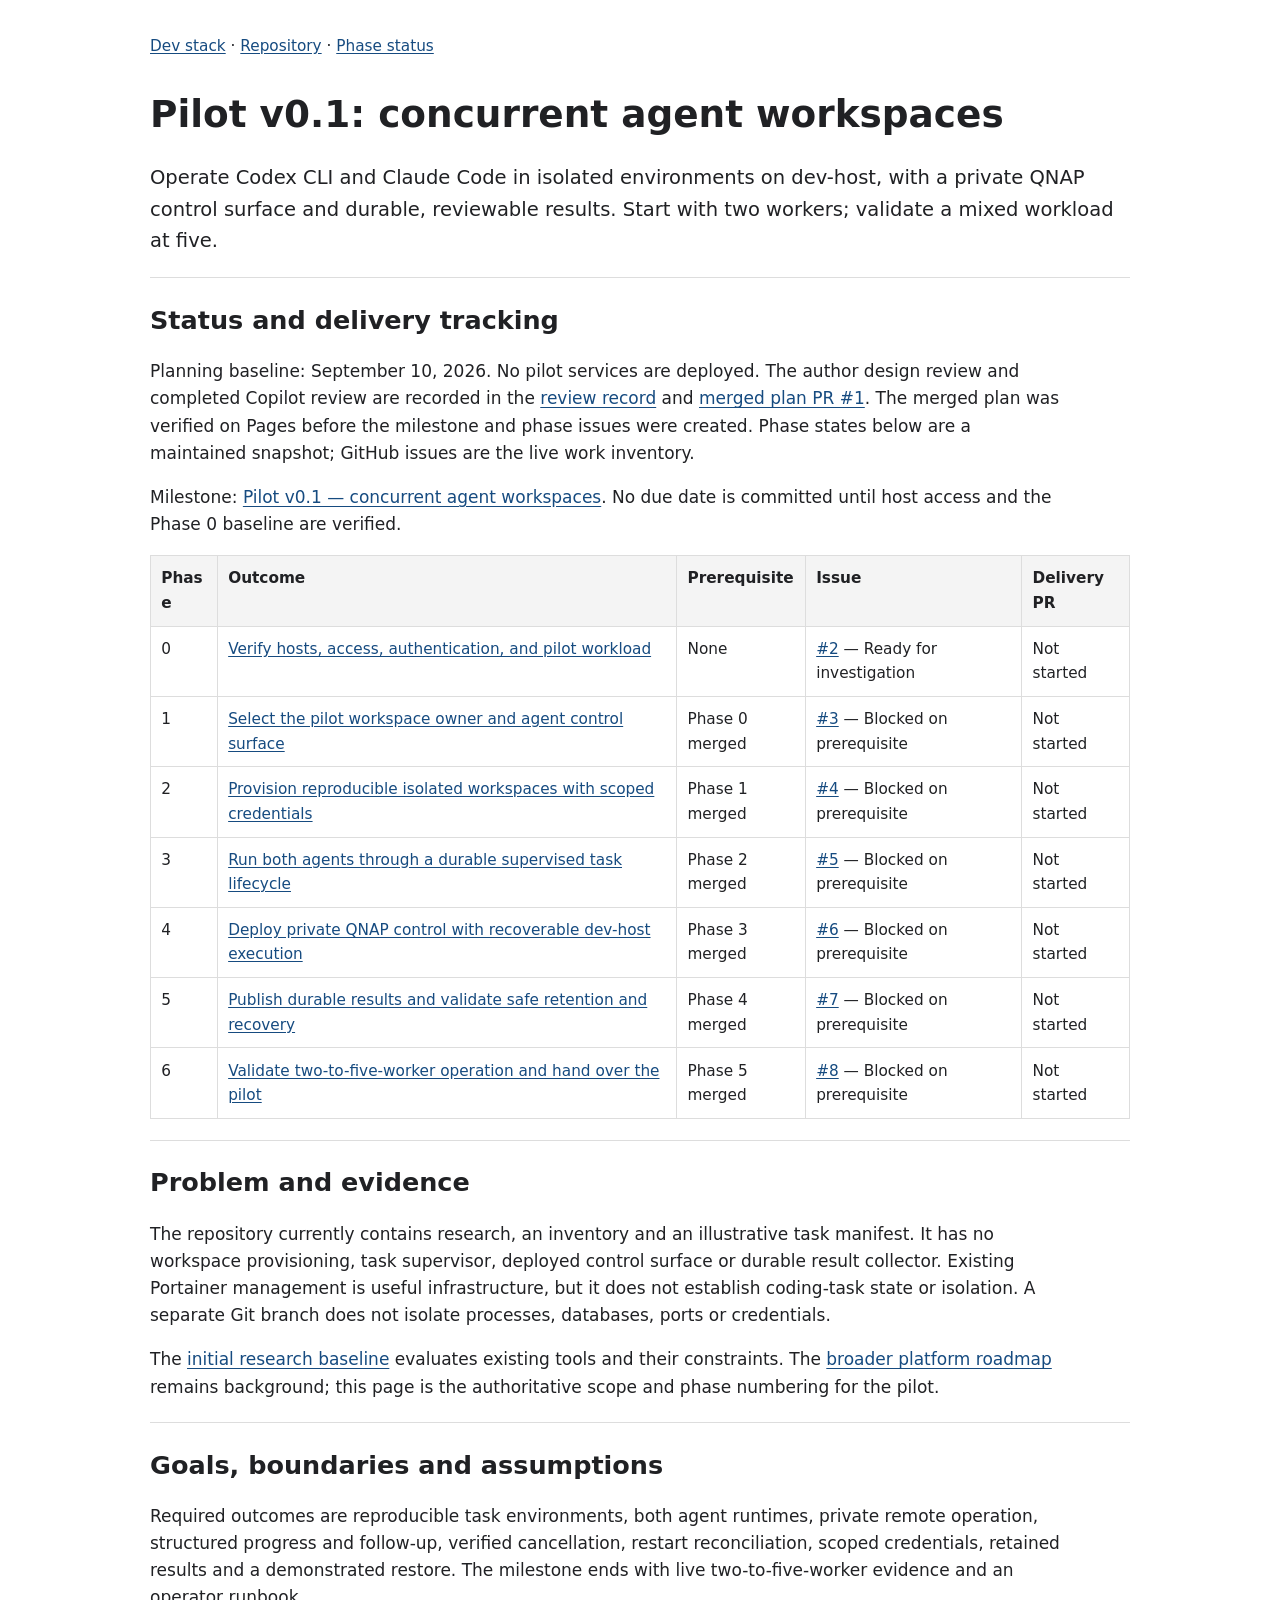
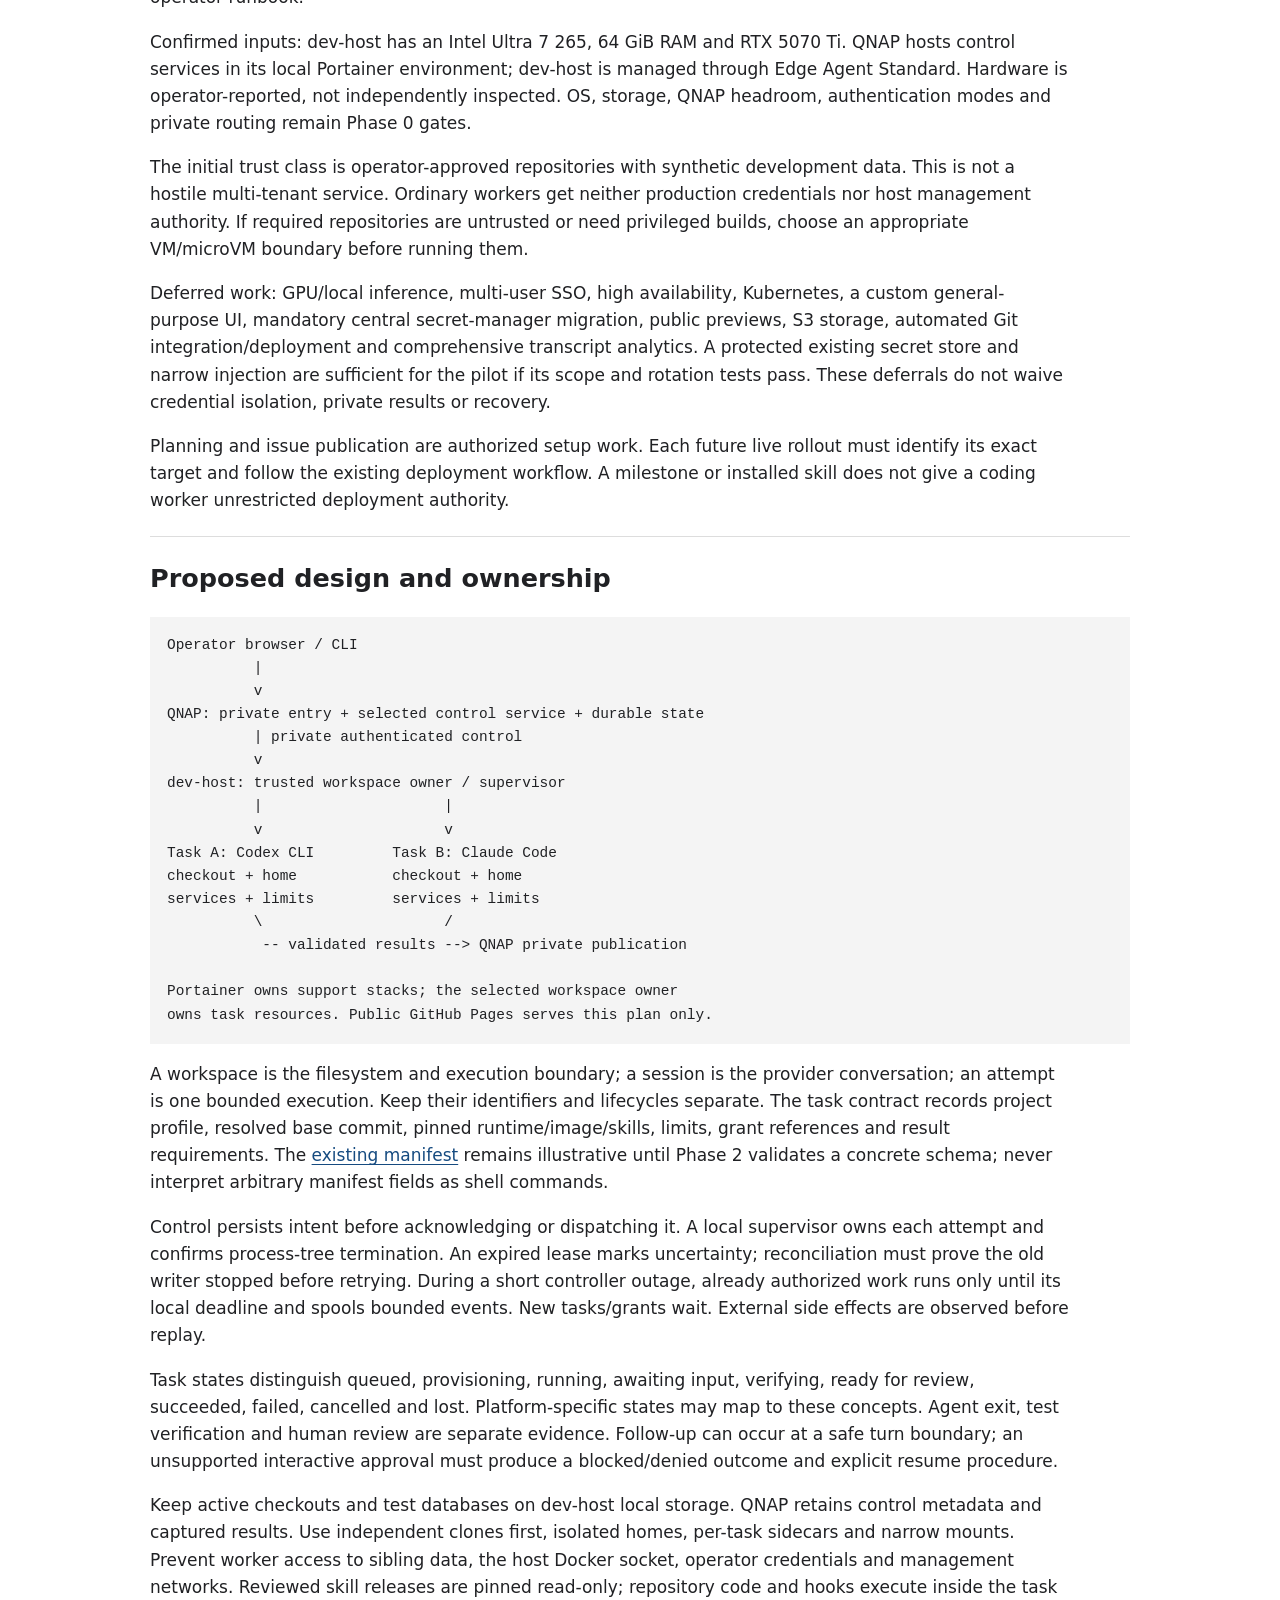
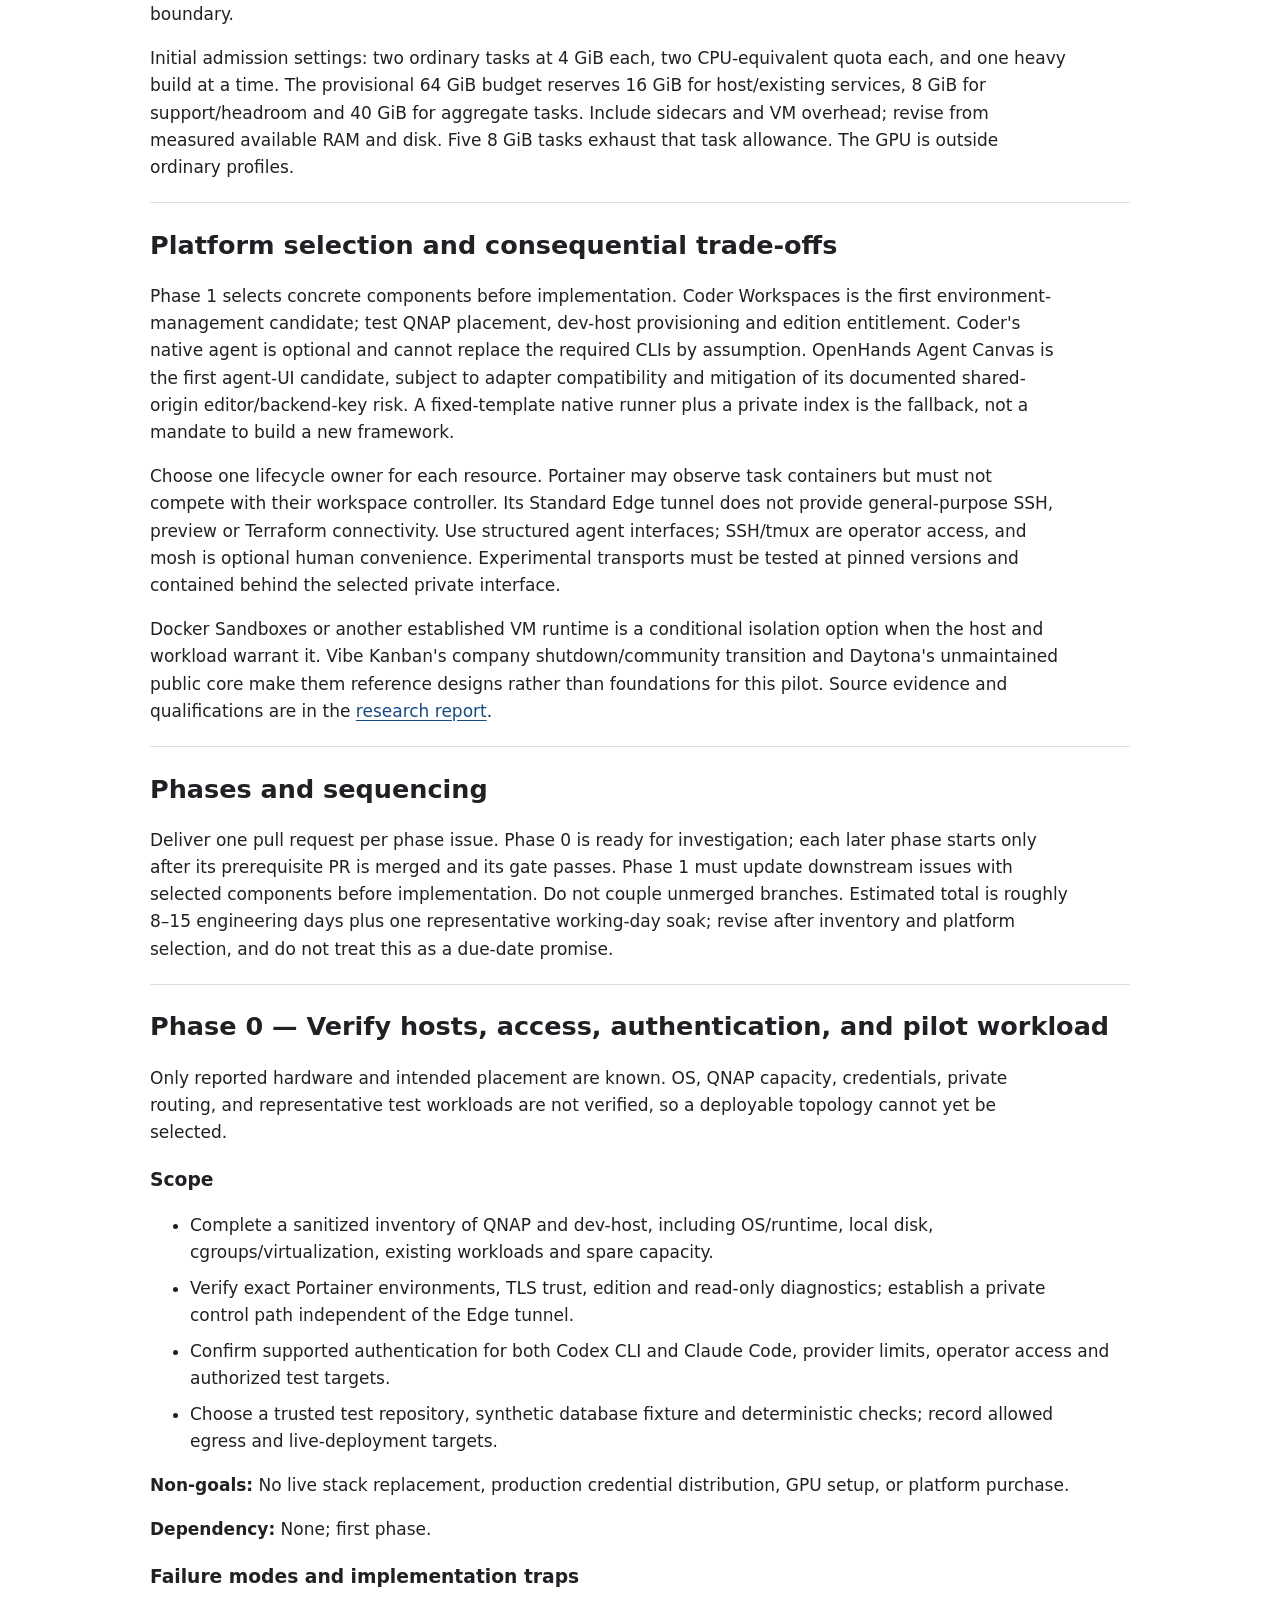
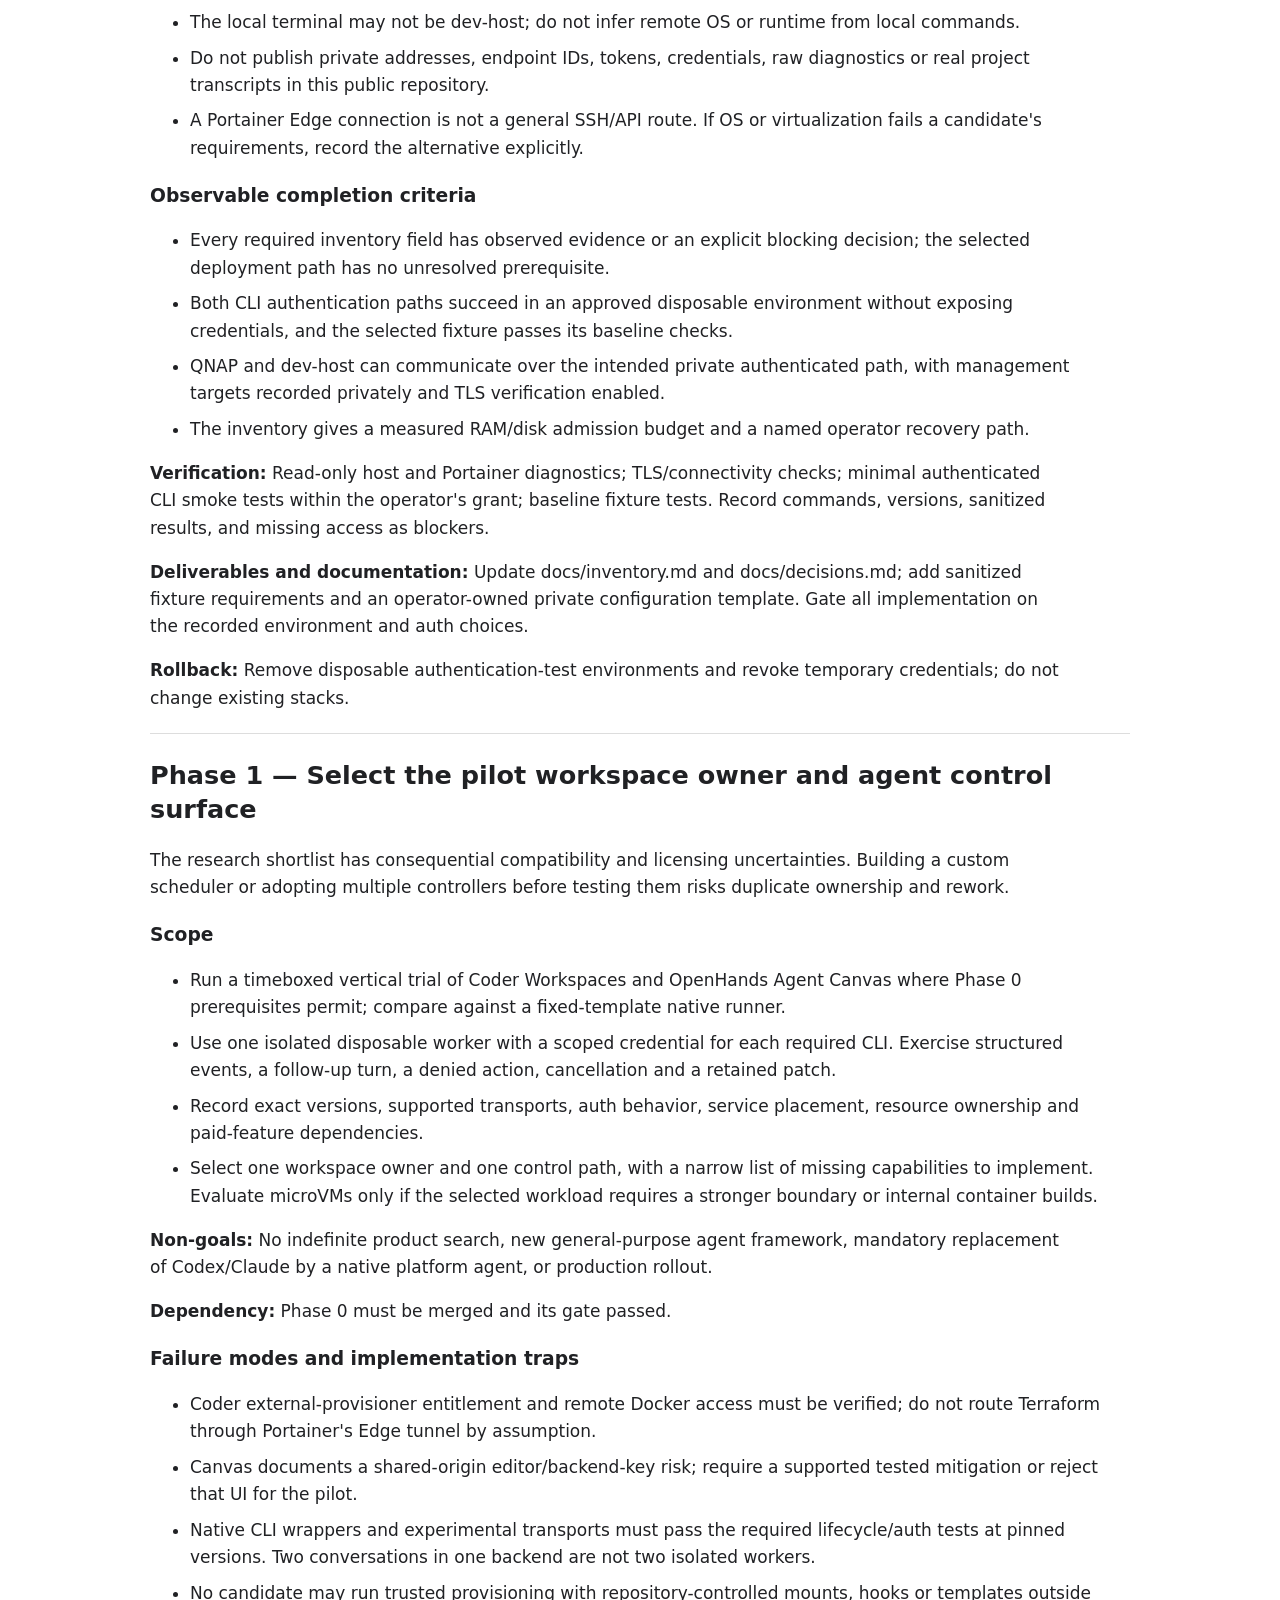
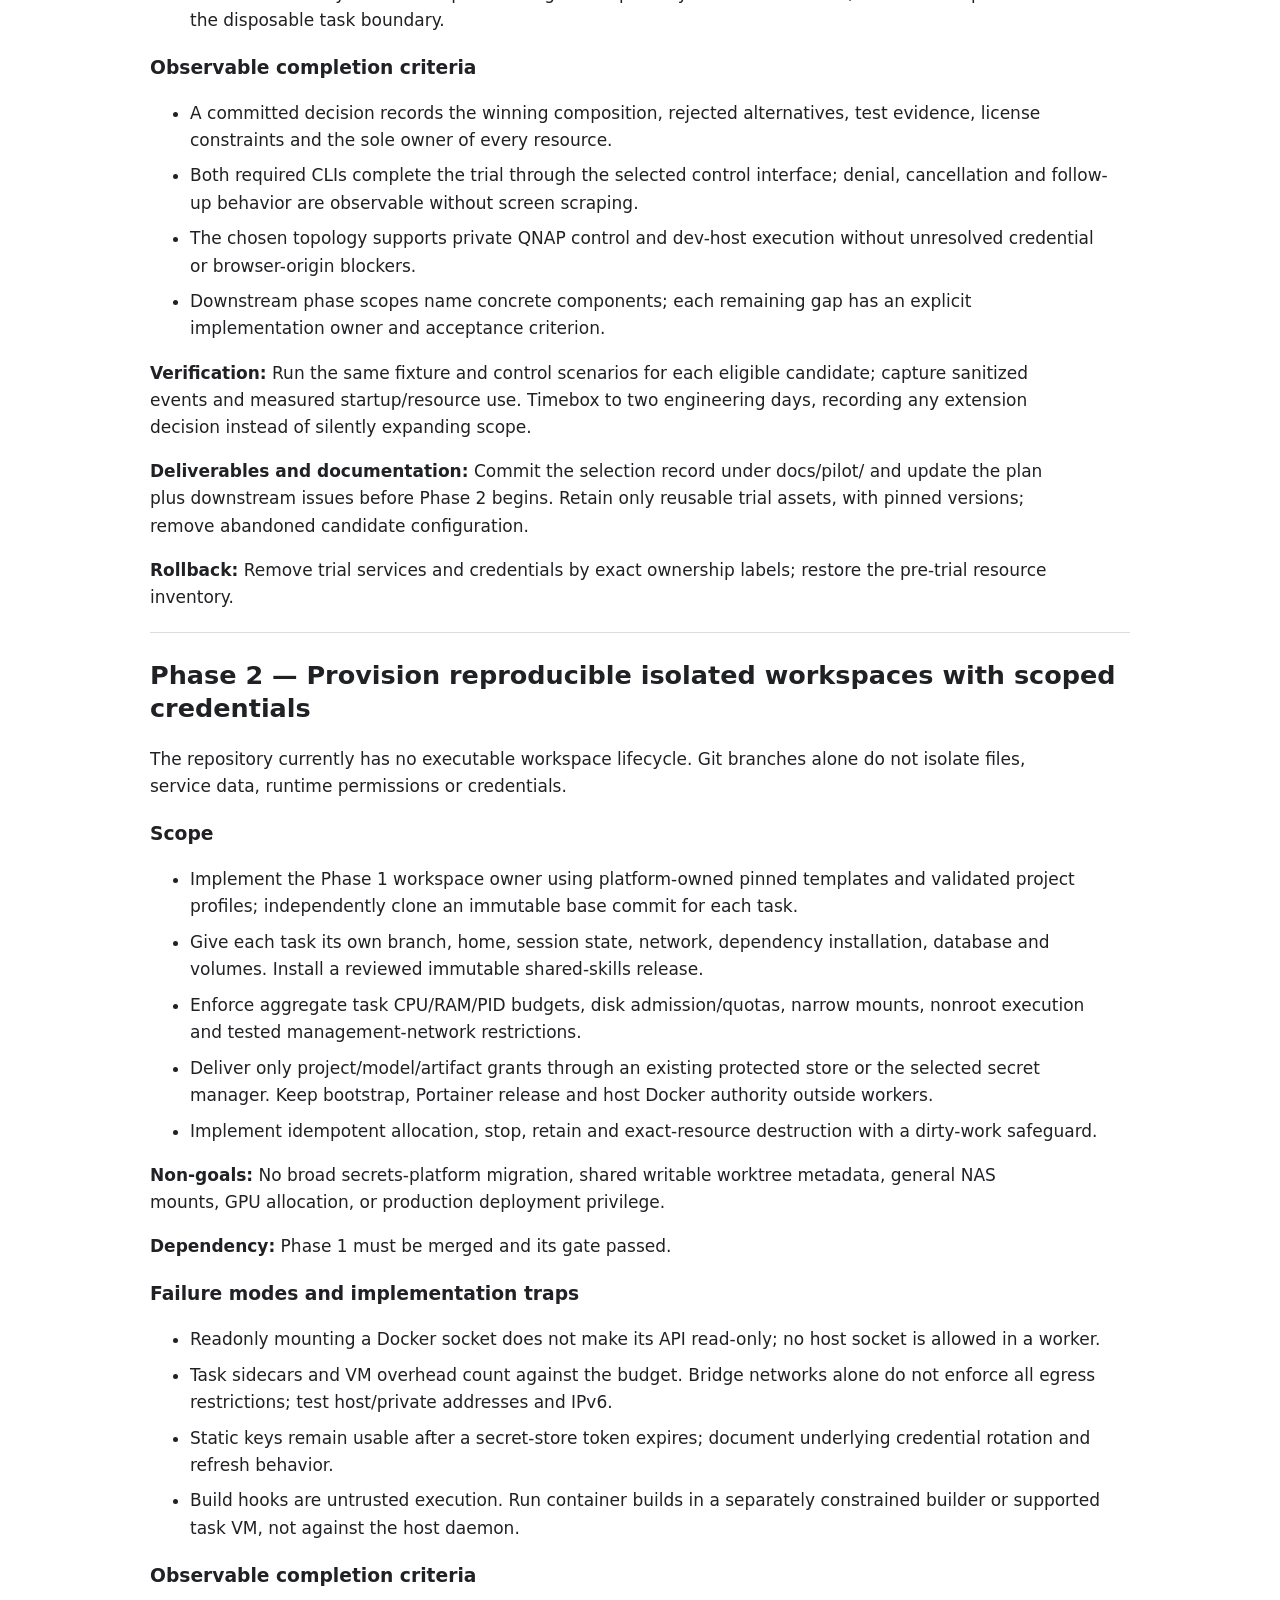
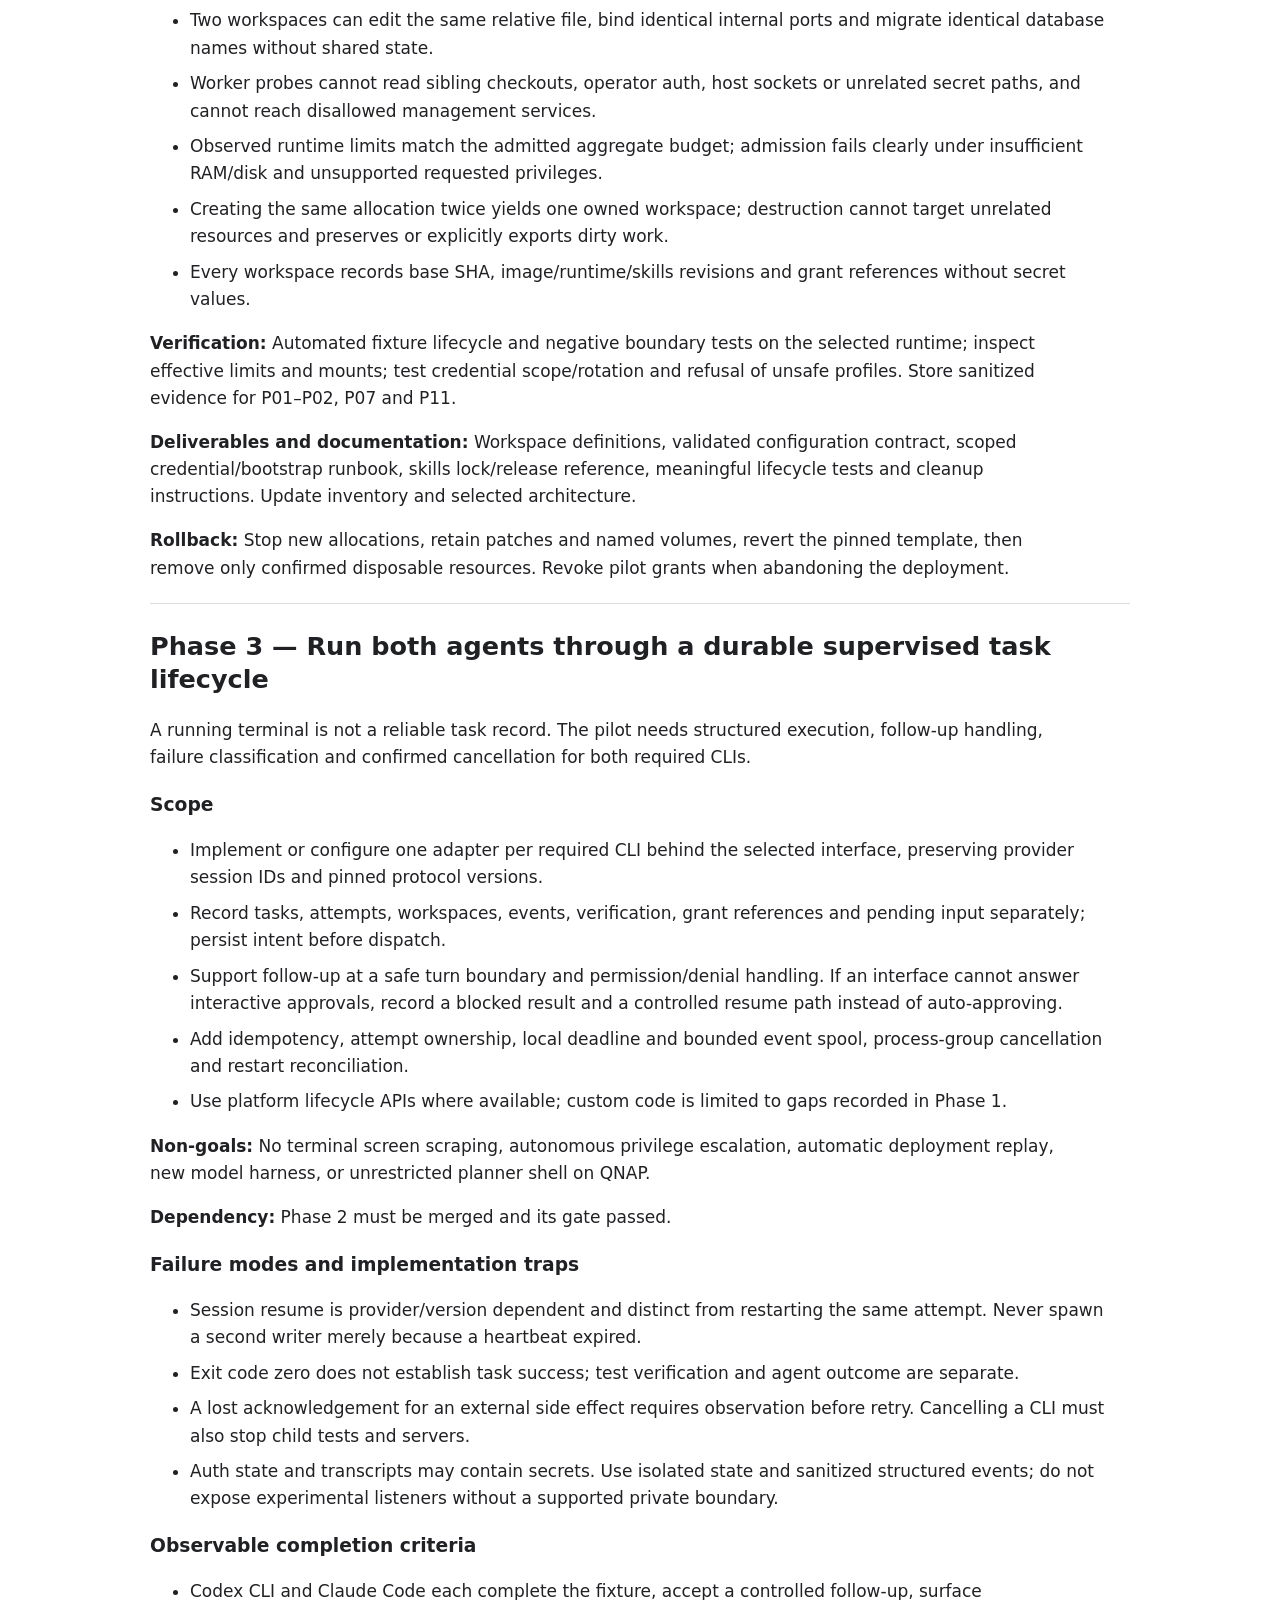
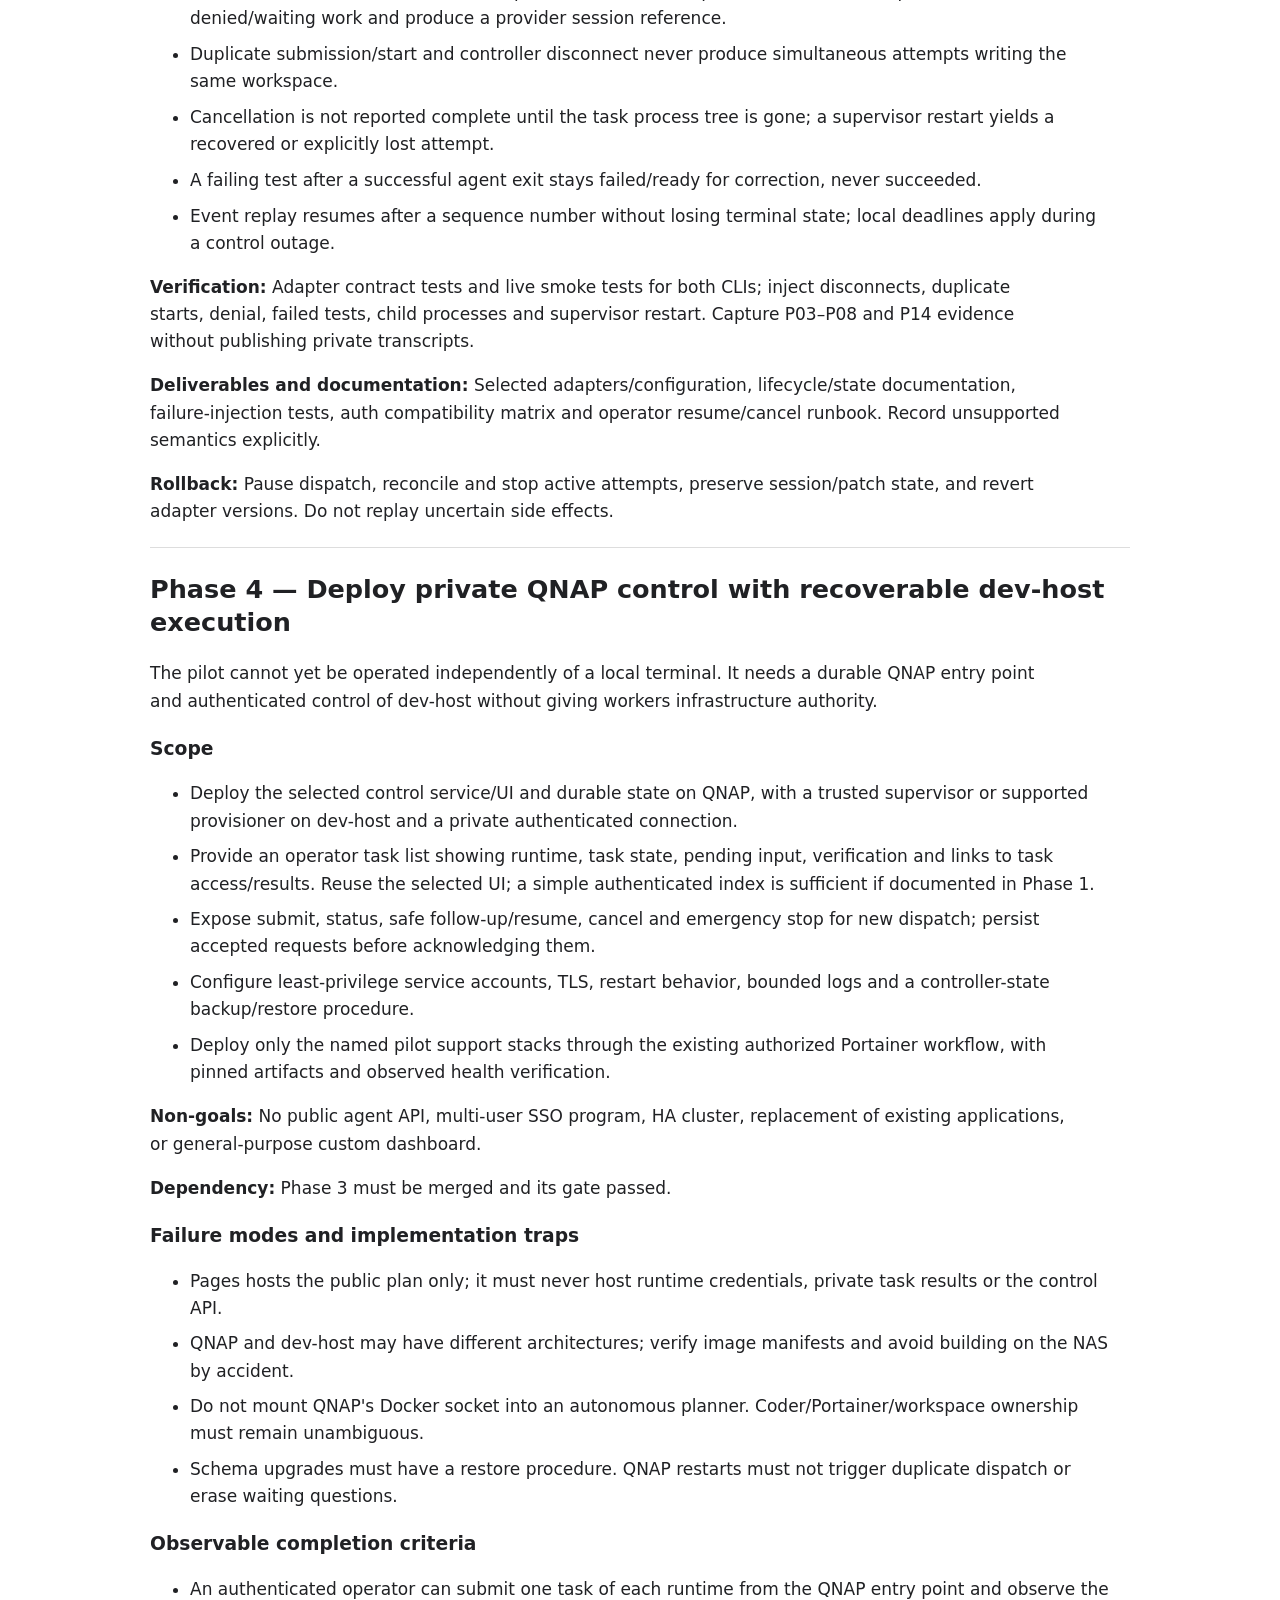
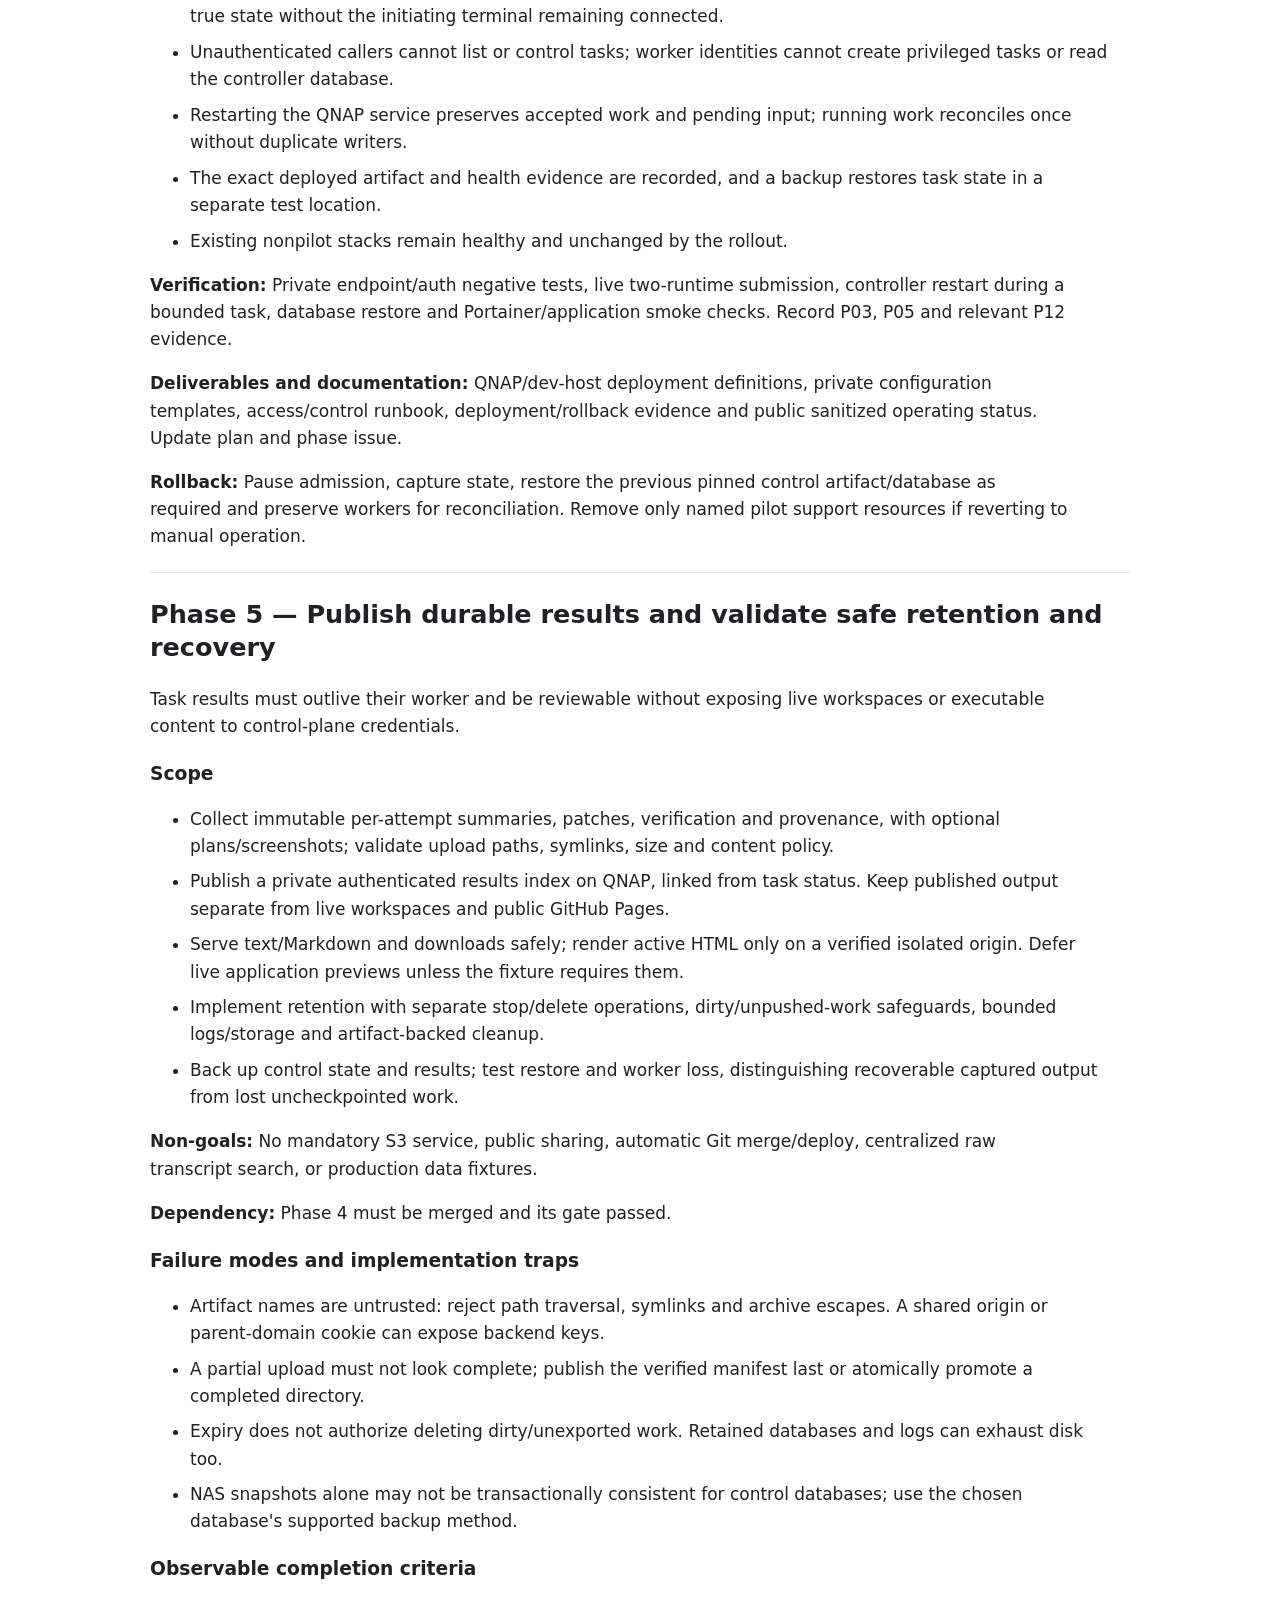
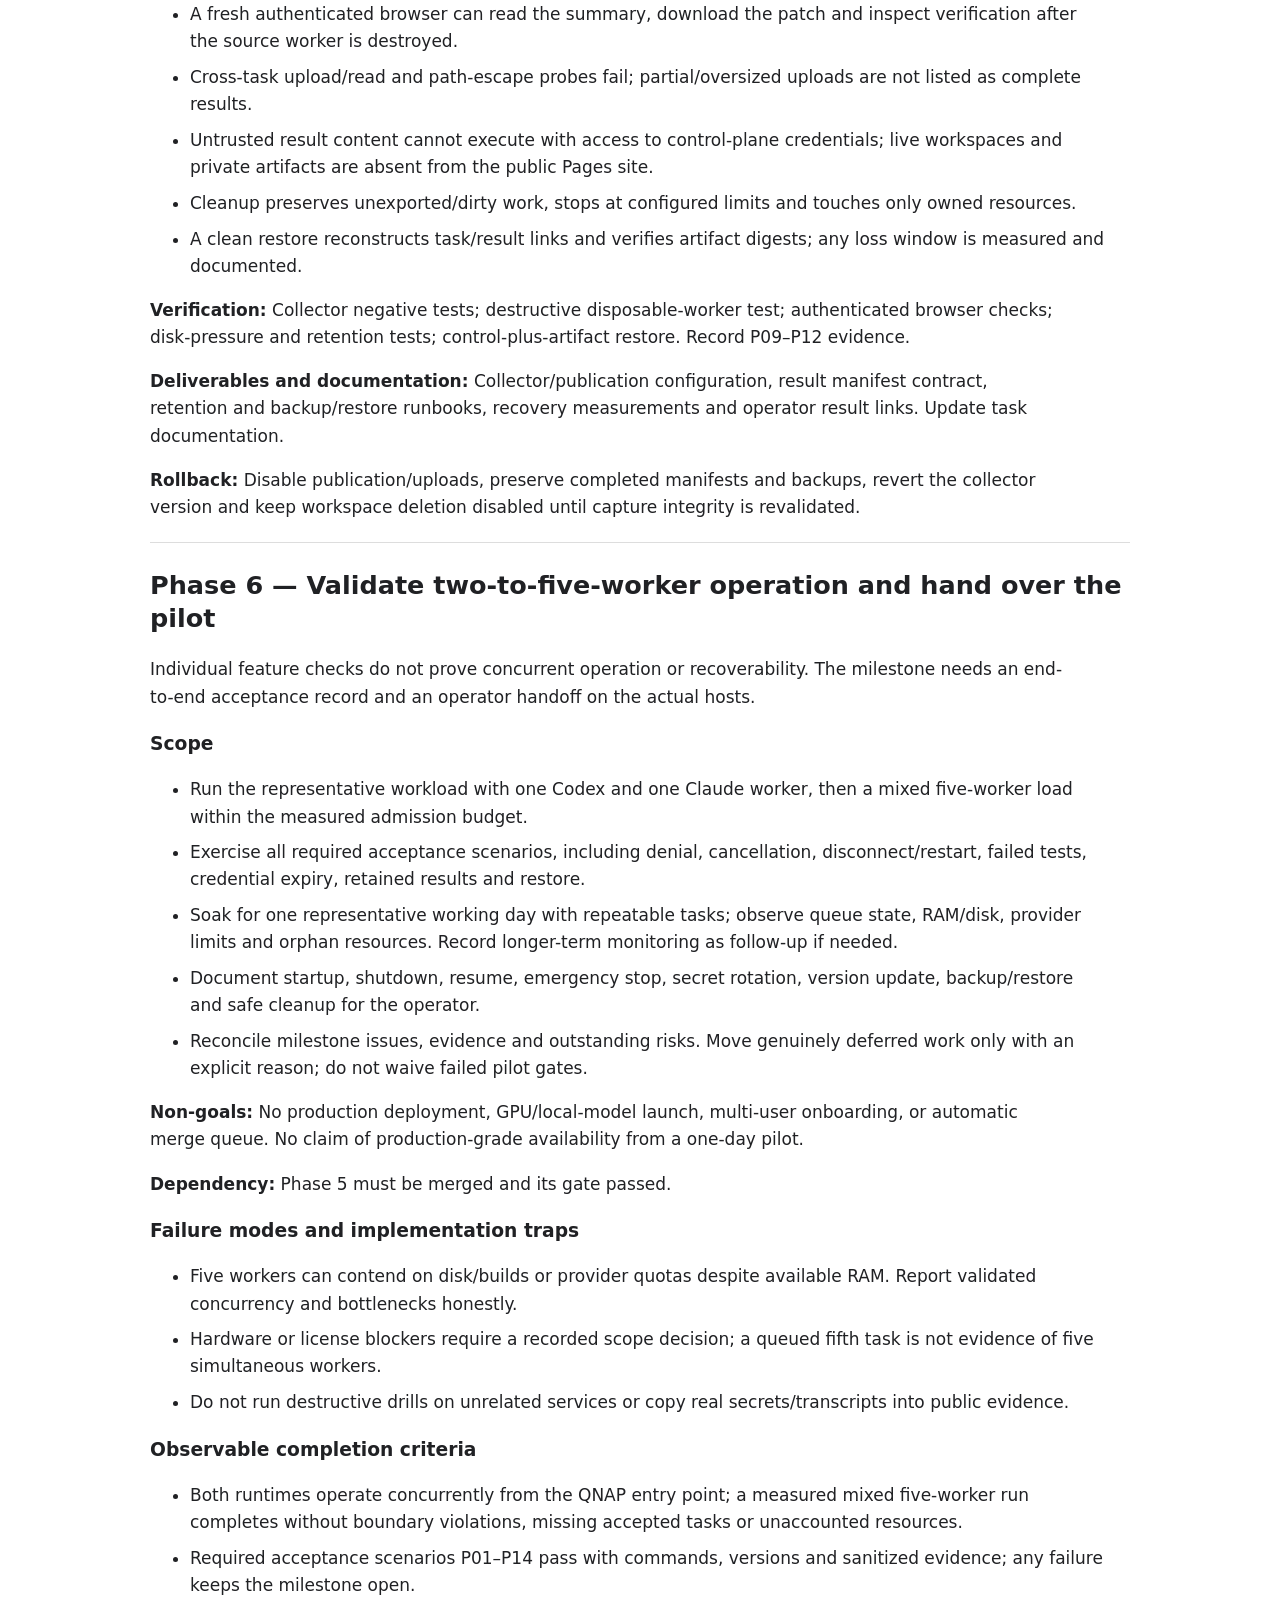
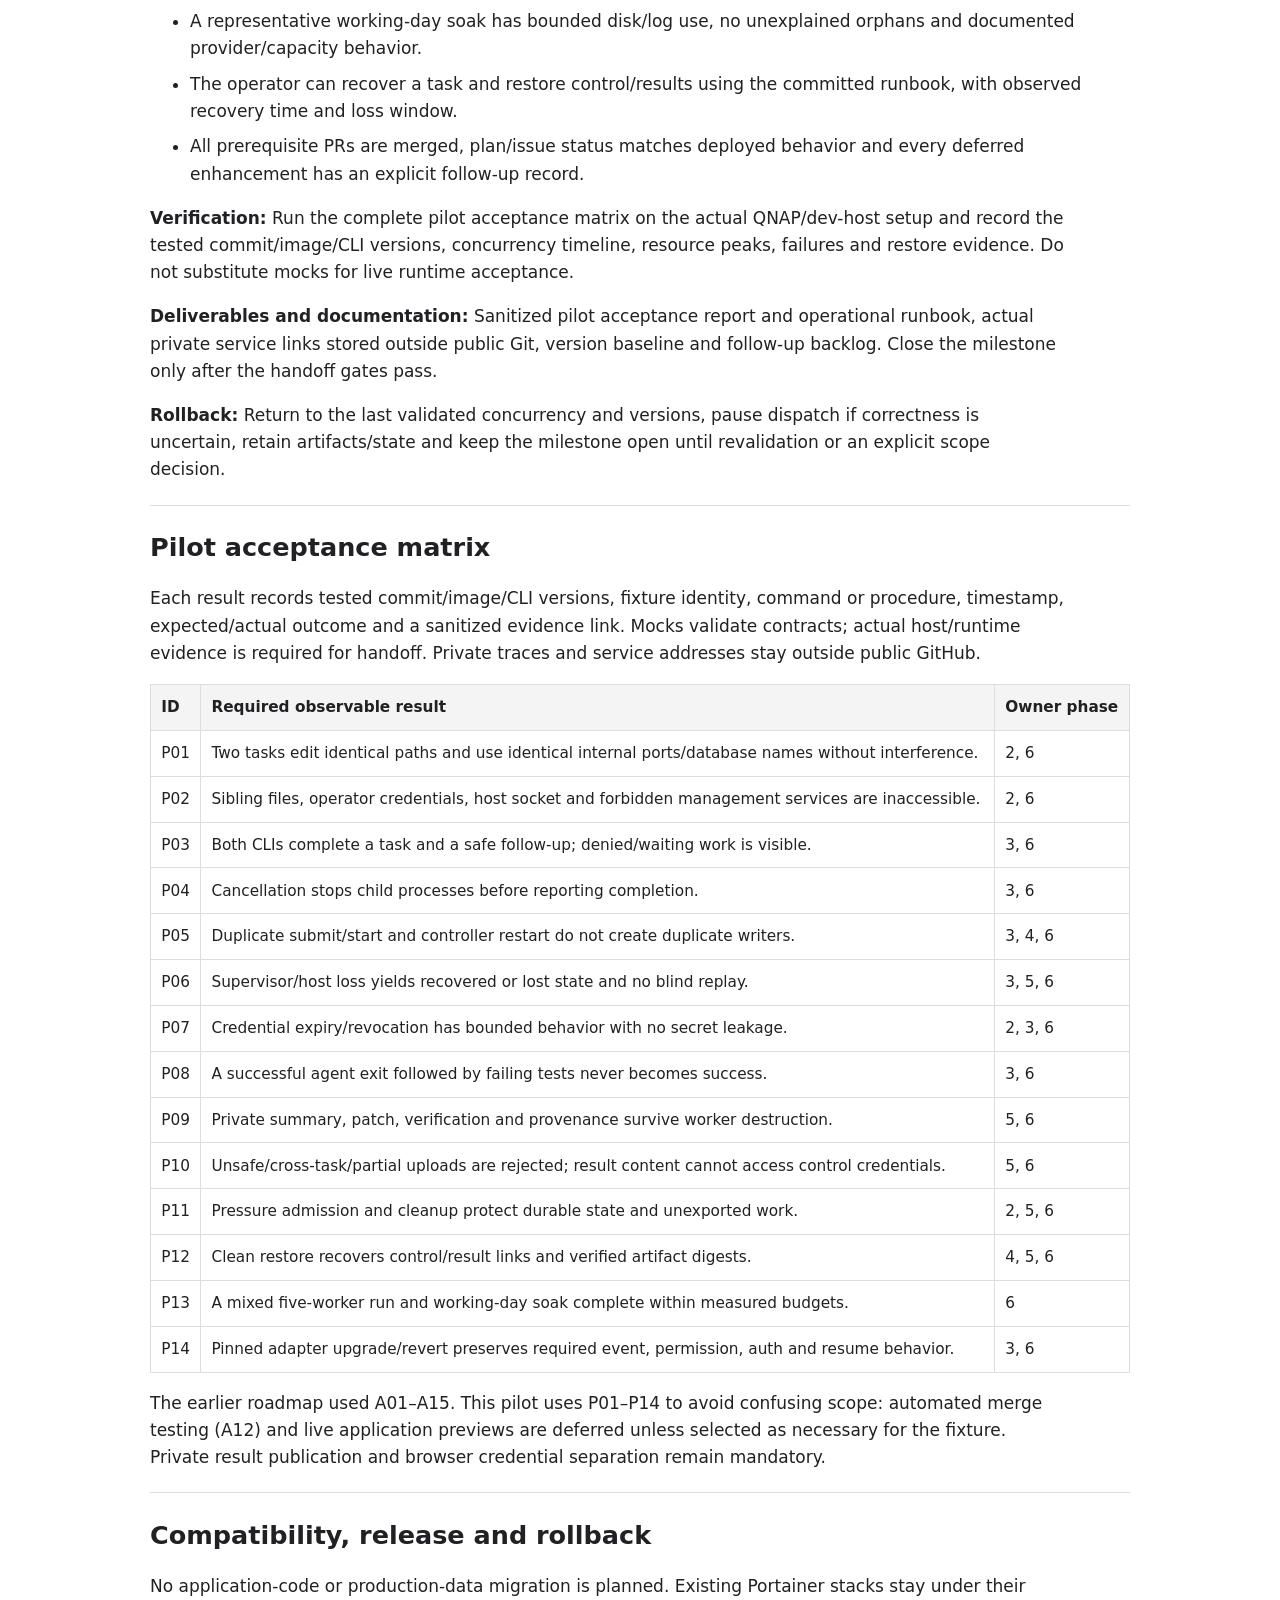
==== docs/pilot/index.html @ 5c874188 "docs: link pilot milestone and staged phase issues" ====
<!doctype html>
<html lang="en">
<head>
<meta charset="utf-8">
<meta name="viewport" content="width=device-width,initial-scale=1">
<title>Pilot v0.1 implementation plan — Dev stack</title>
<link rel="stylesheet" href="../style.css">
</head>
<body>
<main>
<nav aria-label="Documentation">
<a href="../index.html">Dev stack</a> · <a href="https://github.com/unearth4334/dev-stack">Repository</a> · <a href="#status">Phase status</a>
</nav>
<h1>Pilot v0.1: concurrent agent workspaces</h1>
<p class="summary">Operate Codex CLI and Claude Code in isolated environments on dev-host, with a private QNAP control surface and durable, reviewable results. Start with two workers; validate a mixed workload at five.</p>
<section id="status">
<h2>Status and delivery tracking</h2>
<p>Planning baseline: September 10, 2026. No pilot services are deployed. The author design review and completed Copilot review are recorded in the <a href="https://github.com/unearth4334/dev-stack/blob/main/docs/pilot/review.md">review record</a> and <a href="https://github.com/unearth4334/dev-stack/pull/1">merged plan PR #1</a>. The merged plan was verified on Pages before the milestone and phase issues were created. Phase states below are a maintained snapshot; GitHub issues are the live work inventory.</p>
<p id="milestone-link">Milestone: <a href="https://github.com/unearth4334/dev-stack/milestone/1">Pilot v0.1 — concurrent agent workspaces</a>. No due date is committed until host access and the Phase 0 baseline are verified.</p>
<table>
<thead>
<tr>
<th>Phase</th>
<th>Outcome</th>
<th>Prerequisite</th>
<th>Issue</th>
<th>Delivery PR</th>
</tr>
</thead>
<tbody>
<tr>
<td>0</td>
<td>
<a href="#phase-0">Verify hosts, access, authentication, and pilot workload</a>
</td>
<td>None</td>
<td id="issue-0"><a href="https://github.com/unearth4334/dev-stack/issues/2">#2</a> — Ready for investigation</td>
<td id="pr-0">Not started</td>
</tr>
<tr>
<td>1</td>
<td>
<a href="#phase-1">Select the pilot workspace owner and agent control surface</a>
</td>
<td>Phase 0 merged</td>
<td id="issue-1"><a href="https://github.com/unearth4334/dev-stack/issues/3">#3</a> — Blocked on prerequisite</td>
<td id="pr-1">Not started</td>
</tr>
<tr>
<td>2</td>
<td>
<a href="#phase-2">Provision reproducible isolated workspaces with scoped credentials</a>
</td>
<td>Phase 1 merged</td>
<td id="issue-2"><a href="https://github.com/unearth4334/dev-stack/issues/4">#4</a> — Blocked on prerequisite</td>
<td id="pr-2">Not started</td>
</tr>
<tr>
<td>3</td>
<td>
<a href="#phase-3">Run both agents through a durable supervised task lifecycle</a>
</td>
<td>Phase 2 merged</td>
<td id="issue-3"><a href="https://github.com/unearth4334/dev-stack/issues/5">#5</a> — Blocked on prerequisite</td>
<td id="pr-3">Not started</td>
</tr>
<tr>
<td>4</td>
<td>
<a href="#phase-4">Deploy private QNAP control with recoverable dev-host execution</a>
</td>
<td>Phase 3 merged</td>
<td id="issue-4"><a href="https://github.com/unearth4334/dev-stack/issues/6">#6</a> — Blocked on prerequisite</td>
<td id="pr-4">Not started</td>
</tr>
<tr>
<td>5</td>
<td>
<a href="#phase-5">Publish durable results and validate safe retention and recovery</a>
</td>
<td>Phase 4 merged</td>
<td id="issue-5"><a href="https://github.com/unearth4334/dev-stack/issues/7">#7</a> — Blocked on prerequisite</td>
<td id="pr-5">Not started</td>
</tr>
<tr>
<td>6</td>
<td>
<a href="#phase-6">Validate two-to-five-worker operation and hand over the pilot</a>
</td>
<td>Phase 5 merged</td>
<td id="issue-6"><a href="https://github.com/unearth4334/dev-stack/issues/8">#8</a> — Blocked on prerequisite</td>
<td id="pr-6">Not started</td>
</tr>
</tbody>
</table>
</section>
<section id="problem">
<h2>Problem and evidence</h2>
<p>The repository currently contains research, an inventory and an illustrative task manifest. It has no workspace provisioning, task supervisor, deployed control surface or durable result collector. Existing Portainer management is useful infrastructure, but it does not establish coding-task state or isolation. A separate Git branch does not isolate processes, databases, ports or credentials.</p>
<p>The <a href="https://github.com/unearth4334/dev-stack/blob/aea999548bbacc14836e1e23c313f0b6d16b575d/docs/research.md">initial research baseline</a> evaluates existing tools and their constraints. The <a href="https://github.com/unearth4334/dev-stack/blob/main/docs/platform-roadmap.md">broader platform roadmap</a> remains background; this page is the authoritative scope and phase numbering for the pilot.</p>
</section>
<section id="scope">
<h2>Goals, boundaries and assumptions</h2>
<p>Required outcomes are reproducible task environments, both agent runtimes, private remote operation, structured progress and follow-up, verified cancellation, restart reconciliation, scoped credentials, retained results and a demonstrated restore. The milestone ends with live two-to-five-worker evidence and an operator runbook.</p>
<p>Confirmed inputs: dev-host has an Intel Ultra 7 265, 64 GiB RAM and RTX 5070 Ti. QNAP hosts control services in its local Portainer environment; dev-host is managed through Edge Agent Standard. Hardware is operator-reported, not independently inspected. OS, storage, QNAP headroom, authentication modes and private routing remain Phase 0 gates.</p>
<p>The initial trust class is operator-approved repositories with synthetic development data. This is not a hostile multi-tenant service. Ordinary workers get neither production credentials nor host management authority. If required repositories are untrusted or need privileged builds, choose an appropriate VM/microVM boundary before running them.</p>
<p>Deferred work: GPU/local inference, multi-user SSO, high availability, Kubernetes, a custom general-purpose UI, mandatory central secret-manager migration, public previews, S3 storage, automated Git integration/deployment and comprehensive transcript analytics. A protected existing secret store and narrow injection are sufficient for the pilot if its scope and rotation tests pass. These deferrals do not waive credential isolation, private results or recovery.</p>
<p>Planning and issue publication are authorized setup work. Each future live rollout must identify its exact target and follow the existing deployment workflow. A milestone or installed skill does not give a coding worker unrestricted deployment authority.</p>
</section>
<section id="design">
<h2>Proposed design and ownership</h2>
<pre aria-label="Logical architecture">Operator browser / CLI
          |
          v
QNAP: private entry + selected control service + durable state
          | private authenticated control
          v
dev-host: trusted workspace owner / supervisor
          |                     |
          v                     v
Task A: Codex CLI         Task B: Claude Code
checkout + home           checkout + home
services + limits         services + limits
          \                     /
           -- validated results --&gt; QNAP private publication

Portainer owns support stacks; the selected workspace owner
owns task resources. Public GitHub Pages serves this plan only.</pre>
<p>A workspace is the filesystem and execution boundary; a session is the provider conversation; an attempt is one bounded execution. Keep their identifiers and lifecycles separate. The task contract records project profile, resolved base commit, pinned runtime/image/skills, limits, grant references and result requirements. The <a href="https://github.com/unearth4334/dev-stack/blob/main/examples/task.example.json">existing manifest</a> remains illustrative until Phase 2 validates a concrete schema; never interpret arbitrary manifest fields as shell commands.</p>
<p>Control persists intent before acknowledging or dispatching it. A local supervisor owns each attempt and confirms process-tree termination. An expired lease marks uncertainty; reconciliation must prove the old writer stopped before retrying. During a short controller outage, already authorized work runs only until its local deadline and spools bounded events. New tasks/grants wait. External side effects are observed before replay.</p>
<p>Task states distinguish queued, provisioning, running, awaiting input, verifying, ready for review, succeeded, failed, cancelled and lost. Platform-specific states may map to these concepts. Agent exit, test verification and human review are separate evidence. Follow-up can occur at a safe turn boundary; an unsupported interactive approval must produce a blocked/denied outcome and explicit resume procedure.</p>
<p>Keep active checkouts and test databases on dev-host local storage. QNAP retains control metadata and captured results. Use independent clones first, isolated homes, per-task sidecars and narrow mounts. Prevent worker access to sibling data, the host Docker socket, operator credentials and management networks. Reviewed skill releases are pinned read-only; repository code and hooks execute inside the task boundary.</p>
<p>Initial admission settings: two ordinary tasks at 4 GiB each, two CPU-equivalent quota each, and one heavy build at a time. The provisional 64 GiB budget reserves 16 GiB for host/existing services, 8 GiB for support/headroom and 40 GiB for aggregate tasks. Include sidecars and VM overhead; revise from measured available RAM and disk. Five 8 GiB tasks exhaust that task allowance. The GPU is outside ordinary profiles.</p>
</section>
<section id="alternatives">
<h2>Platform selection and consequential trade-offs</h2>
<p>Phase 1 selects concrete components before implementation. Coder Workspaces is the first environment-management candidate; test QNAP placement, dev-host provisioning and edition entitlement. Coder's native agent is optional and cannot replace the required CLIs by assumption. OpenHands Agent Canvas is the first agent-UI candidate, subject to adapter compatibility and mitigation of its documented shared-origin editor/backend-key risk. A fixed-template native runner plus a private index is the fallback, not a mandate to build a new framework.</p>
<p>Choose one lifecycle owner for each resource. Portainer may observe task containers but must not compete with their workspace controller. Its Standard Edge tunnel does not provide general-purpose SSH, preview or Terraform connectivity. Use structured agent interfaces; SSH/tmux are operator access, and mosh is optional human convenience. Experimental transports must be tested at pinned versions and contained behind the selected private interface.</p>
<p>Docker Sandboxes or another established VM runtime is a conditional isolation option when the host and workload warrant it. Vibe Kanban's company shutdown/community transition and Daytona's unmaintained public core make them reference designs rather than foundations for this pilot. Source evidence and qualifications are in the <a href="https://github.com/unearth4334/dev-stack/blob/main/docs/research.md">research report</a>.</p>
</section>
<section id="sequencing">
<h2>Phases and sequencing</h2>
<p>Deliver one pull request per phase issue. Phase 0 is ready for investigation; each later phase starts only after its prerequisite PR is merged and its gate passes. Phase 1 must update downstream issues with selected components before implementation. Do not couple unmerged branches. Estimated total is roughly 8–15 engineering days plus one representative working-day soak; revise after inventory and platform selection, and do not treat this as a due-date promise.</p>
</section>
<section id="phase-0">
<h2>Phase 0 — Verify hosts, access, authentication, and pilot workload</h2>
<p>Only reported hardware and intended placement are known. OS, QNAP capacity, credentials, private routing, and representative test workloads are not verified, so a deployable topology cannot yet be selected.</p>
<h3>Scope</h3>
<ul>
<li>Complete a sanitized inventory of QNAP and dev-host, including OS/runtime, local disk, cgroups/virtualization, existing workloads and spare capacity.</li>
<li>Verify exact Portainer environments, TLS trust, edition and read-only diagnostics; establish a private control path independent of the Edge tunnel.</li>
<li>Confirm supported authentication for both Codex CLI and Claude Code, provider limits, operator access and authorized test targets.</li>
<li>Choose a trusted test repository, synthetic database fixture and deterministic checks; record allowed egress and live-deployment targets.</li>
</ul>
<p>
<strong>Non-goals:</strong> No live stack replacement, production credential distribution, GPU setup, or platform purchase.</p>
<p>
<strong>Dependency:</strong> None; first phase.</p>
<h3>Failure modes and implementation traps</h3>
<ul>
<li>The local terminal may not be dev-host; do not infer remote OS or runtime from local commands.</li>
<li>Do not publish private addresses, endpoint IDs, tokens, credentials, raw diagnostics or real project transcripts in this public repository.</li>
<li>A Portainer Edge connection is not a general SSH/API route. If OS or virtualization fails a candidate&#x27;s requirements, record the alternative explicitly.</li>
</ul>
<h3>Observable completion criteria</h3>
<ul>
<li>Every required inventory field has observed evidence or an explicit blocking decision; the selected deployment path has no unresolved prerequisite.</li>
<li>Both CLI authentication paths succeed in an approved disposable environment without exposing credentials, and the selected fixture passes its baseline checks.</li>
<li>QNAP and dev-host can communicate over the intended private authenticated path, with management targets recorded privately and TLS verification enabled.</li>
<li>The inventory gives a measured RAM/disk admission budget and a named operator recovery path.</li>
</ul>
<p>
<strong>Verification:</strong> Read-only host and Portainer diagnostics; TLS/connectivity checks; minimal authenticated CLI smoke tests within the operator&#x27;s grant; baseline fixture tests. Record commands, versions, sanitized results, and missing access as blockers.</p>
<p>
<strong>Deliverables and documentation:</strong> Update docs/inventory.md and docs/decisions.md; add sanitized fixture requirements and an operator-owned private configuration template. Gate all implementation on the recorded environment and auth choices.</p>
<p>
<strong>Rollback:</strong> Remove disposable authentication-test environments and revoke temporary credentials; do not change existing stacks.</p>
</section>
<section id="phase-1">
<h2>Phase 1 — Select the pilot workspace owner and agent control surface</h2>
<p>The research shortlist has consequential compatibility and licensing uncertainties. Building a custom scheduler or adopting multiple controllers before testing them risks duplicate ownership and rework.</p>
<h3>Scope</h3>
<ul>
<li>Run a timeboxed vertical trial of Coder Workspaces and OpenHands Agent Canvas where Phase 0 prerequisites permit; compare against a fixed-template native runner.</li>
<li>Use one isolated disposable worker with a scoped credential for each required CLI. Exercise structured events, a follow-up turn, a denied action, cancellation and a retained patch.</li>
<li>Record exact versions, supported transports, auth behavior, service placement, resource ownership and paid-feature dependencies.</li>
<li>Select one workspace owner and one control path, with a narrow list of missing capabilities to implement. Evaluate microVMs only if the selected workload requires a stronger boundary or internal container builds.</li>
</ul>
<p>
<strong>Non-goals:</strong> No indefinite product search, new general-purpose agent framework, mandatory replacement of Codex/Claude by a native platform agent, or production rollout.</p>
<p>
<strong>Dependency:</strong> Phase 0 must be merged and its gate passed.</p>
<h3>Failure modes and implementation traps</h3>
<ul>
<li>Coder external-provisioner entitlement and remote Docker access must be verified; do not route Terraform through Portainer&#x27;s Edge tunnel by assumption.</li>
<li>Canvas documents a shared-origin editor/backend-key risk; require a supported tested mitigation or reject that UI for the pilot.</li>
<li>Native CLI wrappers and experimental transports must pass the required lifecycle/auth tests at pinned versions. Two conversations in one backend are not two isolated workers.</li>
<li>No candidate may run trusted provisioning with repository-controlled mounts, hooks or templates outside the disposable task boundary.</li>
</ul>
<h3>Observable completion criteria</h3>
<ul>
<li>A committed decision records the winning composition, rejected alternatives, test evidence, license constraints and the sole owner of every resource.</li>
<li>Both required CLIs complete the trial through the selected control interface; denial, cancellation and follow-up behavior are observable without screen scraping.</li>
<li>The chosen topology supports private QNAP control and dev-host execution without unresolved credential or browser-origin blockers.</li>
<li>Downstream phase scopes name concrete components; each remaining gap has an explicit implementation owner and acceptance criterion.</li>
</ul>
<p>
<strong>Verification:</strong> Run the same fixture and control scenarios for each eligible candidate; capture sanitized events and measured startup/resource use. Timebox to two engineering days, recording any extension decision instead of silently expanding scope.</p>
<p>
<strong>Deliverables and documentation:</strong> Commit the selection record under docs/pilot/ and update the plan plus downstream issues before Phase 2 begins. Retain only reusable trial assets, with pinned versions; remove abandoned candidate configuration.</p>
<p>
<strong>Rollback:</strong> Remove trial services and credentials by exact ownership labels; restore the pre-trial resource inventory.</p>
</section>
<section id="phase-2">
<h2>Phase 2 — Provision reproducible isolated workspaces with scoped credentials</h2>
<p>The repository currently has no executable workspace lifecycle. Git branches alone do not isolate files, service data, runtime permissions or credentials.</p>
<h3>Scope</h3>
<ul>
<li>Implement the Phase 1 workspace owner using platform-owned pinned templates and validated project profiles; independently clone an immutable base commit for each task.</li>
<li>Give each task its own branch, home, session state, network, dependency installation, database and volumes. Install a reviewed immutable shared-skills release.</li>
<li>Enforce aggregate task CPU/RAM/PID budgets, disk admission/quotas, narrow mounts, nonroot execution and tested management-network restrictions.</li>
<li>Deliver only project/model/artifact grants through an existing protected store or the selected secret manager. Keep bootstrap, Portainer release and host Docker authority outside workers.</li>
<li>Implement idempotent allocation, stop, retain and exact-resource destruction with a dirty-work safeguard.</li>
</ul>
<p>
<strong>Non-goals:</strong> No broad secrets-platform migration, shared writable worktree metadata, general NAS mounts, GPU allocation, or production deployment privilege.</p>
<p>
<strong>Dependency:</strong> Phase 1 must be merged and its gate passed.</p>
<h3>Failure modes and implementation traps</h3>
<ul>
<li>Readonly mounting a Docker socket does not make its API read-only; no host socket is allowed in a worker.</li>
<li>Task sidecars and VM overhead count against the budget. Bridge networks alone do not enforce all egress restrictions; test host/private addresses and IPv6.</li>
<li>Static keys remain usable after a secret-store token expires; document underlying credential rotation and refresh behavior.</li>
<li>Build hooks are untrusted execution. Run container builds in a separately constrained builder or supported task VM, not against the host daemon.</li>
</ul>
<h3>Observable completion criteria</h3>
<ul>
<li>Two workspaces can edit the same relative file, bind identical internal ports and migrate identical database names without shared state.</li>
<li>Worker probes cannot read sibling checkouts, operator auth, host sockets or unrelated secret paths, and cannot reach disallowed management services.</li>
<li>Observed runtime limits match the admitted aggregate budget; admission fails clearly under insufficient RAM/disk and unsupported requested privileges.</li>
<li>Creating the same allocation twice yields one owned workspace; destruction cannot target unrelated resources and preserves or explicitly exports dirty work.</li>
<li>Every workspace records base SHA, image/runtime/skills revisions and grant references without secret values.</li>
</ul>
<p>
<strong>Verification:</strong> Automated fixture lifecycle and negative boundary tests on the selected runtime; inspect effective limits and mounts; test credential scope/rotation and refusal of unsafe profiles. Store sanitized evidence for P01–P02, P07 and P11.</p>
<p>
<strong>Deliverables and documentation:</strong> Workspace definitions, validated configuration contract, scoped credential/bootstrap runbook, skills lock/release reference, meaningful lifecycle tests and cleanup instructions. Update inventory and selected architecture.</p>
<p>
<strong>Rollback:</strong> Stop new allocations, retain patches and named volumes, revert the pinned template, then remove only confirmed disposable resources. Revoke pilot grants when abandoning the deployment.</p>
</section>
<section id="phase-3">
<h2>Phase 3 — Run both agents through a durable supervised task lifecycle</h2>
<p>A running terminal is not a reliable task record. The pilot needs structured execution, follow-up handling, failure classification and confirmed cancellation for both required CLIs.</p>
<h3>Scope</h3>
<ul>
<li>Implement or configure one adapter per required CLI behind the selected interface, preserving provider session IDs and pinned protocol versions.</li>
<li>Record tasks, attempts, workspaces, events, verification, grant references and pending input separately; persist intent before dispatch.</li>
<li>Support follow-up at a safe turn boundary and permission/denial handling. If an interface cannot answer interactive approvals, record a blocked result and a controlled resume path instead of auto-approving.</li>
<li>Add idempotency, attempt ownership, local deadline and bounded event spool, process-group cancellation and restart reconciliation.</li>
<li>Use platform lifecycle APIs where available; custom code is limited to gaps recorded in Phase 1.</li>
</ul>
<p>
<strong>Non-goals:</strong> No terminal screen scraping, autonomous privilege escalation, automatic deployment replay, new model harness, or unrestricted planner shell on QNAP.</p>
<p>
<strong>Dependency:</strong> Phase 2 must be merged and its gate passed.</p>
<h3>Failure modes and implementation traps</h3>
<ul>
<li>Session resume is provider/version dependent and distinct from restarting the same attempt. Never spawn a second writer merely because a heartbeat expired.</li>
<li>Exit code zero does not establish task success; test verification and agent outcome are separate.</li>
<li>A lost acknowledgement for an external side effect requires observation before retry. Cancelling a CLI must also stop child tests and servers.</li>
<li>Auth state and transcripts may contain secrets. Use isolated state and sanitized structured events; do not expose experimental listeners without a supported private boundary.</li>
</ul>
<h3>Observable completion criteria</h3>
<ul>
<li>Codex CLI and Claude Code each complete the fixture, accept a controlled follow-up, surface denied/waiting work and produce a provider session reference.</li>
<li>Duplicate submission/start and controller disconnect never produce simultaneous attempts writing the same workspace.</li>
<li>Cancellation is not reported complete until the task process tree is gone; a supervisor restart yields a recovered or explicitly lost attempt.</li>
<li>A failing test after a successful agent exit stays failed/ready for correction, never succeeded.</li>
<li>Event replay resumes after a sequence number without losing terminal state; local deadlines apply during a control outage.</li>
</ul>
<p>
<strong>Verification:</strong> Adapter contract tests and live smoke tests for both CLIs; inject disconnects, duplicate starts, denial, failed tests, child processes and supervisor restart. Capture P03–P08 and P14 evidence without publishing private transcripts.</p>
<p>
<strong>Deliverables and documentation:</strong> Selected adapters/configuration, lifecycle/state documentation, failure-injection tests, auth compatibility matrix and operator resume/cancel runbook. Record unsupported semantics explicitly.</p>
<p>
<strong>Rollback:</strong> Pause dispatch, reconcile and stop active attempts, preserve session/patch state, and revert adapter versions. Do not replay uncertain side effects.</p>
</section>
<section id="phase-4">
<h2>Phase 4 — Deploy private QNAP control with recoverable dev-host execution</h2>
<p>The pilot cannot yet be operated independently of a local terminal. It needs a durable QNAP entry point and authenticated control of dev-host without giving workers infrastructure authority.</p>
<h3>Scope</h3>
<ul>
<li>Deploy the selected control service/UI and durable state on QNAP, with a trusted supervisor or supported provisioner on dev-host and a private authenticated connection.</li>
<li>Provide an operator task list showing runtime, task state, pending input, verification and links to task access/results. Reuse the selected UI; a simple authenticated index is sufficient if documented in Phase 1.</li>
<li>Expose submit, status, safe follow-up/resume, cancel and emergency stop for new dispatch; persist accepted requests before acknowledging them.</li>
<li>Configure least-privilege service accounts, TLS, restart behavior, bounded logs and a controller-state backup/restore procedure.</li>
<li>Deploy only the named pilot support stacks through the existing authorized Portainer workflow, with pinned artifacts and observed health verification.</li>
</ul>
<p>
<strong>Non-goals:</strong> No public agent API, multi-user SSO program, HA cluster, replacement of existing applications, or general-purpose custom dashboard.</p>
<p>
<strong>Dependency:</strong> Phase 3 must be merged and its gate passed.</p>
<h3>Failure modes and implementation traps</h3>
<ul>
<li>Pages hosts the public plan only; it must never host runtime credentials, private task results or the control API.</li>
<li>QNAP and dev-host may have different architectures; verify image manifests and avoid building on the NAS by accident.</li>
<li>Do not mount QNAP&#x27;s Docker socket into an autonomous planner. Coder/Portainer/workspace ownership must remain unambiguous.</li>
<li>Schema upgrades must have a restore procedure. QNAP restarts must not trigger duplicate dispatch or erase waiting questions.</li>
</ul>
<h3>Observable completion criteria</h3>
<ul>
<li>An authenticated operator can submit one task of each runtime from the QNAP entry point and observe the true state without the initiating terminal remaining connected.</li>
<li>Unauthenticated callers cannot list or control tasks; worker identities cannot create privileged tasks or read the controller database.</li>
<li>Restarting the QNAP service preserves accepted work and pending input; running work reconciles once without duplicate writers.</li>
<li>The exact deployed artifact and health evidence are recorded, and a backup restores task state in a separate test location.</li>
<li>Existing nonpilot stacks remain healthy and unchanged by the rollout.</li>
</ul>
<p>
<strong>Verification:</strong> Private endpoint/auth negative tests, live two-runtime submission, controller restart during a bounded task, database restore and Portainer/application smoke checks. Record P03, P05 and relevant P12 evidence.</p>
<p>
<strong>Deliverables and documentation:</strong> QNAP/dev-host deployment definitions, private configuration templates, access/control runbook, deployment/rollback evidence and public sanitized operating status. Update plan and phase issue.</p>
<p>
<strong>Rollback:</strong> Pause admission, capture state, restore the previous pinned control artifact/database as required and preserve workers for reconciliation. Remove only named pilot support resources if reverting to manual operation.</p>
</section>
<section id="phase-5">
<h2>Phase 5 — Publish durable results and validate safe retention and recovery</h2>
<p>Task results must outlive their worker and be reviewable without exposing live workspaces or executable content to control-plane credentials.</p>
<h3>Scope</h3>
<ul>
<li>Collect immutable per-attempt summaries, patches, verification and provenance, with optional plans/screenshots; validate upload paths, symlinks, size and content policy.</li>
<li>Publish a private authenticated results index on QNAP, linked from task status. Keep published output separate from live workspaces and public GitHub Pages.</li>
<li>Serve text/Markdown and downloads safely; render active HTML only on a verified isolated origin. Defer live application previews unless the fixture requires them.</li>
<li>Implement retention with separate stop/delete operations, dirty/unpushed-work safeguards, bounded logs/storage and artifact-backed cleanup.</li>
<li>Back up control state and results; test restore and worker loss, distinguishing recoverable captured output from lost uncheckpointed work.</li>
</ul>
<p>
<strong>Non-goals:</strong> No mandatory S3 service, public sharing, automatic Git merge/deploy, centralized raw transcript search, or production data fixtures.</p>
<p>
<strong>Dependency:</strong> Phase 4 must be merged and its gate passed.</p>
<h3>Failure modes and implementation traps</h3>
<ul>
<li>Artifact names are untrusted: reject path traversal, symlinks and archive escapes. A shared origin or parent-domain cookie can expose backend keys.</li>
<li>A partial upload must not look complete; publish the verified manifest last or atomically promote a completed directory.</li>
<li>Expiry does not authorize deleting dirty/unexported work. Retained databases and logs can exhaust disk too.</li>
<li>NAS snapshots alone may not be transactionally consistent for control databases; use the chosen database&#x27;s supported backup method.</li>
</ul>
<h3>Observable completion criteria</h3>
<ul>
<li>A fresh authenticated browser can read the summary, download the patch and inspect verification after the source worker is destroyed.</li>
<li>Cross-task upload/read and path-escape probes fail; partial/oversized uploads are not listed as complete results.</li>
<li>Untrusted result content cannot execute with access to control-plane credentials; live workspaces and private artifacts are absent from the public Pages site.</li>
<li>Cleanup preserves unexported/dirty work, stops at configured limits and touches only owned resources.</li>
<li>A clean restore reconstructs task/result links and verifies artifact digests; any loss window is measured and documented.</li>
</ul>
<p>
<strong>Verification:</strong> Collector negative tests; destructive disposable-worker test; authenticated browser checks; disk-pressure and retention tests; control-plus-artifact restore. Record P09–P12 evidence.</p>
<p>
<strong>Deliverables and documentation:</strong> Collector/publication configuration, result manifest contract, retention and backup/restore runbooks, recovery measurements and operator result links. Update task documentation.</p>
<p>
<strong>Rollback:</strong> Disable publication/uploads, preserve completed manifests and backups, revert the collector version and keep workspace deletion disabled until capture integrity is revalidated.</p>
</section>
<section id="phase-6">
<h2>Phase 6 — Validate two-to-five-worker operation and hand over the pilot</h2>
<p>Individual feature checks do not prove concurrent operation or recoverability. The milestone needs an end-to-end acceptance record and an operator handoff on the actual hosts.</p>
<h3>Scope</h3>
<ul>
<li>Run the representative workload with one Codex and one Claude worker, then a mixed five-worker load within the measured admission budget.</li>
<li>Exercise all required acceptance scenarios, including denial, cancellation, disconnect/restart, failed tests, credential expiry, retained results and restore.</li>
<li>Soak for one representative working day with repeatable tasks; observe queue state, RAM/disk, provider limits and orphan resources. Record longer-term monitoring as follow-up if needed.</li>
<li>Document startup, shutdown, resume, emergency stop, secret rotation, version update, backup/restore and safe cleanup for the operator.</li>
<li>Reconcile milestone issues, evidence and outstanding risks. Move genuinely deferred work only with an explicit reason; do not waive failed pilot gates.</li>
</ul>
<p>
<strong>Non-goals:</strong> No production deployment, GPU/local-model launch, multi-user onboarding, or automatic merge queue. No claim of production-grade availability from a one-day pilot.</p>
<p>
<strong>Dependency:</strong> Phase 5 must be merged and its gate passed.</p>
<h3>Failure modes and implementation traps</h3>
<ul>
<li>Five workers can contend on disk/builds or provider quotas despite available RAM. Report validated concurrency and bottlenecks honestly.</li>
<li>Hardware or license blockers require a recorded scope decision; a queued fifth task is not evidence of five simultaneous workers.</li>
<li>Do not run destructive drills on unrelated services or copy real secrets/transcripts into public evidence.</li>
</ul>
<h3>Observable completion criteria</h3>
<ul>
<li>Both runtimes operate concurrently from the QNAP entry point; a measured mixed five-worker run completes without boundary violations, missing accepted tasks or unaccounted resources.</li>
<li>Required acceptance scenarios P01–P14 pass with commands, versions and sanitized evidence; any failure keeps the milestone open.</li>
<li>A representative working-day soak has bounded disk/log use, no unexplained orphans and documented provider/capacity behavior.</li>
<li>The operator can recover a task and restore control/results using the committed runbook, with observed recovery time and loss window.</li>
<li>All prerequisite PRs are merged, plan/issue status matches deployed behavior and every deferred enhancement has an explicit follow-up record.</li>
</ul>
<p>
<strong>Verification:</strong> Run the complete pilot acceptance matrix on the actual QNAP/dev-host setup and record the tested commit/image/CLI versions, concurrency timeline, resource peaks, failures and restore evidence. Do not substitute mocks for live runtime acceptance.</p>
<p>
<strong>Deliverables and documentation:</strong> Sanitized pilot acceptance report and operational runbook, actual private service links stored outside public Git, version baseline and follow-up backlog. Close the milestone only after the handoff gates pass.</p>
<p>
<strong>Rollback:</strong> Return to the last validated concurrency and versions, pause dispatch if correctness is uncertain, retain artifacts/state and keep the milestone open until revalidation or an explicit scope decision.</p>
</section>
<section id="acceptance">
<h2>Pilot acceptance matrix</h2>
<p>Each result records tested commit/image/CLI versions, fixture identity, command or procedure, timestamp, expected/actual outcome and a sanitized evidence link. Mocks validate contracts; actual host/runtime evidence is required for handoff. Private traces and service addresses stay outside public GitHub.</p>
<table>
<thead>
<tr>
<th>ID</th>
<th>Required observable result</th>
<th>Owner phase</th>
</tr>
</thead>
<tbody>
<tr>
<td>P01</td>
<td>Two tasks edit identical paths and use identical internal ports/database names without interference.</td>
<td>2, 6</td>
</tr>
<tr>
<td>P02</td>
<td>Sibling files, operator credentials, host socket and forbidden management services are inaccessible.</td>
<td>2, 6</td>
</tr>
<tr>
<td>P03</td>
<td>Both CLIs complete a task and a safe follow-up; denied/waiting work is visible.</td>
<td>3, 6</td>
</tr>
<tr>
<td>P04</td>
<td>Cancellation stops child processes before reporting completion.</td>
<td>3, 6</td>
</tr>
<tr>
<td>P05</td>
<td>Duplicate submit/start and controller restart do not create duplicate writers.</td>
<td>3, 4, 6</td>
</tr>
<tr>
<td>P06</td>
<td>Supervisor/host loss yields recovered or lost state and no blind replay.</td>
<td>3, 5, 6</td>
</tr>
<tr>
<td>P07</td>
<td>Credential expiry/revocation has bounded behavior with no secret leakage.</td>
<td>2, 3, 6</td>
</tr>
<tr>
<td>P08</td>
<td>A successful agent exit followed by failing tests never becomes success.</td>
<td>3, 6</td>
</tr>
<tr>
<td>P09</td>
<td>Private summary, patch, verification and provenance survive worker destruction.</td>
<td>5, 6</td>
</tr>
<tr>
<td>P10</td>
<td>Unsafe/cross-task/partial uploads are rejected; result content cannot access control credentials.</td>
<td>5, 6</td>
</tr>
<tr>
<td>P11</td>
<td>Pressure admission and cleanup protect durable state and unexported work.</td>
<td>2, 5, 6</td>
</tr>
<tr>
<td>P12</td>
<td>Clean restore recovers control/result links and verified artifact digests.</td>
<td>4, 5, 6</td>
</tr>
<tr>
<td>P13</td>
<td>A mixed five-worker run and working-day soak complete within measured budgets.</td>
<td>6</td>
</tr>
<tr>
<td>P14</td>
<td>Pinned adapter upgrade/revert preserves required event, permission, auth and resume behavior.</td>
<td>3, 6</td>
</tr>
</tbody>
</table>
<p>The earlier roadmap used A01–A15. This pilot uses P01–P14 to avoid confusing scope: automated merge testing (A12) and live application previews are deferred unless selected as necessary for the fixture. Private result publication and browser credential separation remain mandatory.</p>
</section>
<section id="release">
<h2>Compatibility, release and rollback</h2>
<p>No application-code or production-data migration is planned. Existing Portainer stacks stay under their current owner. New support services use exact names, pinned images and narrowly scoped credentials. Check QNAP/dev-host architecture and version compatibility in Phase 0; a container policy does not prove OS or VM compatibility.</p>
<p>Keep configuration templates free of secrets and private topology. Any task schema/state change needs a migration or an explicit disposable-state rule before rollout. Back up durable state using the database's supported method, preserve captured results, and test restore on a separate path. Do not assume reverting an image reverts database schema or external changes.</p>
<p>Each phase includes its own rollback. The operational sequence is pause dispatch, observe active attempts, preserve patches/state/results, restore known-good configuration and revalidate. Emergency stop limits new work; process cancellation still needs worker confirmation. Dirty-work deletion requires verified capture or an explicit operator discard decision.</p>
<p>The plan site is public and static, with no scripts, third-party assets, credentials or live control integration. Publishing it is separate from deploying private runtime services. Disable Pages or revert the page commit if documentation publication needs rollback.</p>
</section>
<section id="review">
<h2>Review and evidence</h2>
<p>Before merging a phase: run its relevant local checks and repository CI, inspect the final diff, request Copilot review and address valid findings. Automatic review should cover new pushes. If review is unavailable, record the specific limitation and request the required review; do not mark an unreviewed change complete. Appropriate operator review is required for host access, budgets and rollout choices.</p>
<p>Planning review must challenge scope, dependency order, privilege boundaries, failure semantics, test observability and platform assumptions. The plan-publication PR records findings and verification. Update the status table with real issue/PR links after issue creation and after each delivered phase; do not label a phase complete just because its PR exists.</p>
</section>
<section id="open-decisions">
<h2>Open decisions and follow-up ownership</h2>
<ul>
<li>Phase 0: actual OS/storage/QNAP headroom, provider auth modes, private routing, trusted fixture, deployment target grants and budget.</li>
<li>Phase 1: workspace/control products, license entitlement, kernel boundary, concrete adapter interfaces, and UI credential isolation.</li>
<li>Phase 2: enforceable resource limits, secret delivery backend and immutable skill distribution.</li>
<li>Phase 4–5: private endpoint configuration, storage/backup method, measured recovery window and artifact content policy.</li>
<li>Phase 6: validated routine concurrency and any deferred roadmap work, assigned to a follow-up record before closing the milestone.</li>
</ul>
<p>No product or authentication unknown is silently treated as approval. Each open decision has a phase owner; it blocks dependent deployment work, not publication of this plan.</p>
</section>
<section id="history">
<h2>Decision history and references</h2>
<p>September 11, 2026: plan PR #1 merged after author review, three Copilot review passes and green CI. Published the verified plan, created milestone 1 and staged phase issues #2–#8. All implementation phases remain open.</p>
<p>September 10, 2026: narrowed the original platform roadmap to a runnable pilot. Moved product selection before permanent implementation, made scoped credentials a prerequisite for live execution, and separated public planning from private runtime artifacts. Kept central secret-manager migration, GPU work and automated releases as later platform work.</p>
<ul>
<li>
<a href="https://gist.github.com/unearth4334/ce71aa978f5e0fa822544018be83ca49/00f4d32ddf00d07b9bc0cb39d67f85e6f899ae52">Reviewed development conventions</a> — phased plan, Pages, milestone, issue/PR delivery and review.</li>
<li>
<a href="https://github.com/unearth4334/dev-stack/blob/main/docs/research.md#sources">Research and primary sources</a> — product and protocol claims with observed limitations.</li>
<li>
<a href="https://github.com/unearth4334/dev-stack/blob/main/docs/inventory.md">Inventory and capacity</a> — confirmed inputs and remaining measurements.</li>
<li>
<a href="https://github.com/unearth4334/dev-stack/blob/main/docs/decisions.md">Decision register</a> — platform choices and unresolved gates.</li>
</ul>
</section>
</main>
</body>
</html>
---- docs/style.css ----
:root { color-scheme: light; font: 17px/1.6 system-ui, sans-serif; color: #202124; background: #fff; }
body { margin: 0; }
main { max-width: 980px; margin: 0 auto; padding: 2rem 1.2rem 5rem; }
nav { font-size: .9rem; margin-bottom: 2rem; }
h1 { font-size: 2.2rem; line-height: 1.2; }
h2 { font-size: 1.5rem; line-height: 1.3; padding-top: 1.5rem; border-top: 1px solid #ddd; }
h3 { font-size: 1.1rem; margin-bottom: .4rem; }
p, li { max-width: 85ch; }
li { margin-bottom: .5rem; }
a { color: #164b80; text-underline-offset: .15em; }
a:focus-visible { outline: 3px solid #164b80; outline-offset: 3px; }
.summary { font-size: 1.15rem; }
table { border-collapse: collapse; width: 100%; margin: 1rem 0; font-size: .9rem; }
th, td { text-align: left; vertical-align: top; padding: .6rem; border: 1px solid #ddd; overflow-wrap: anywhere; }
th { background: #f4f4f4; }
pre { overflow-x: auto; padding: 1rem; background: #f4f4f4; font-size: .85rem; }
section { scroll-margin-top: 1rem; }
@media (max-width: 600px) { h1 { font-size: 1.7rem; } th, td { padding: .35rem; font-size: .8rem; } }
@media print { main { max-width: none; padding: 0; } nav { display: none; } h2, h3 { break-after: avoid; } tr { break-inside: avoid; } }
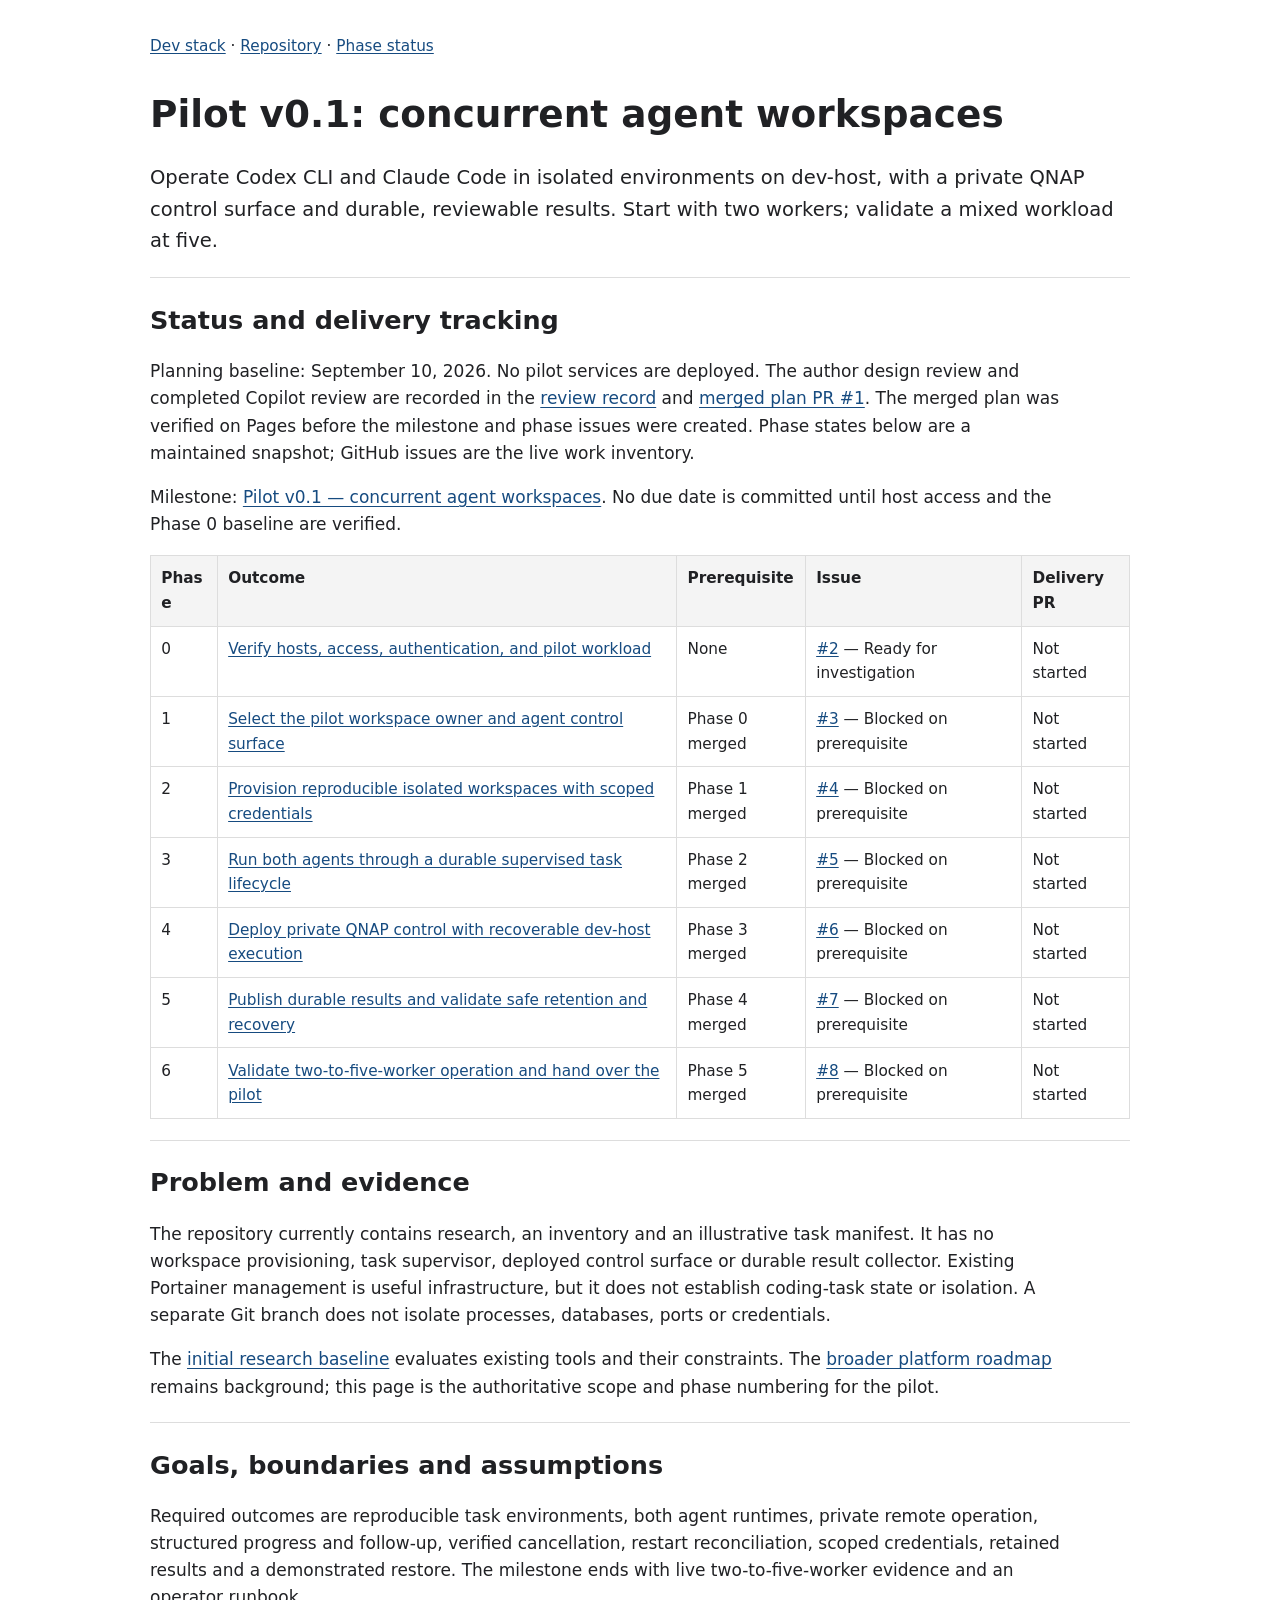
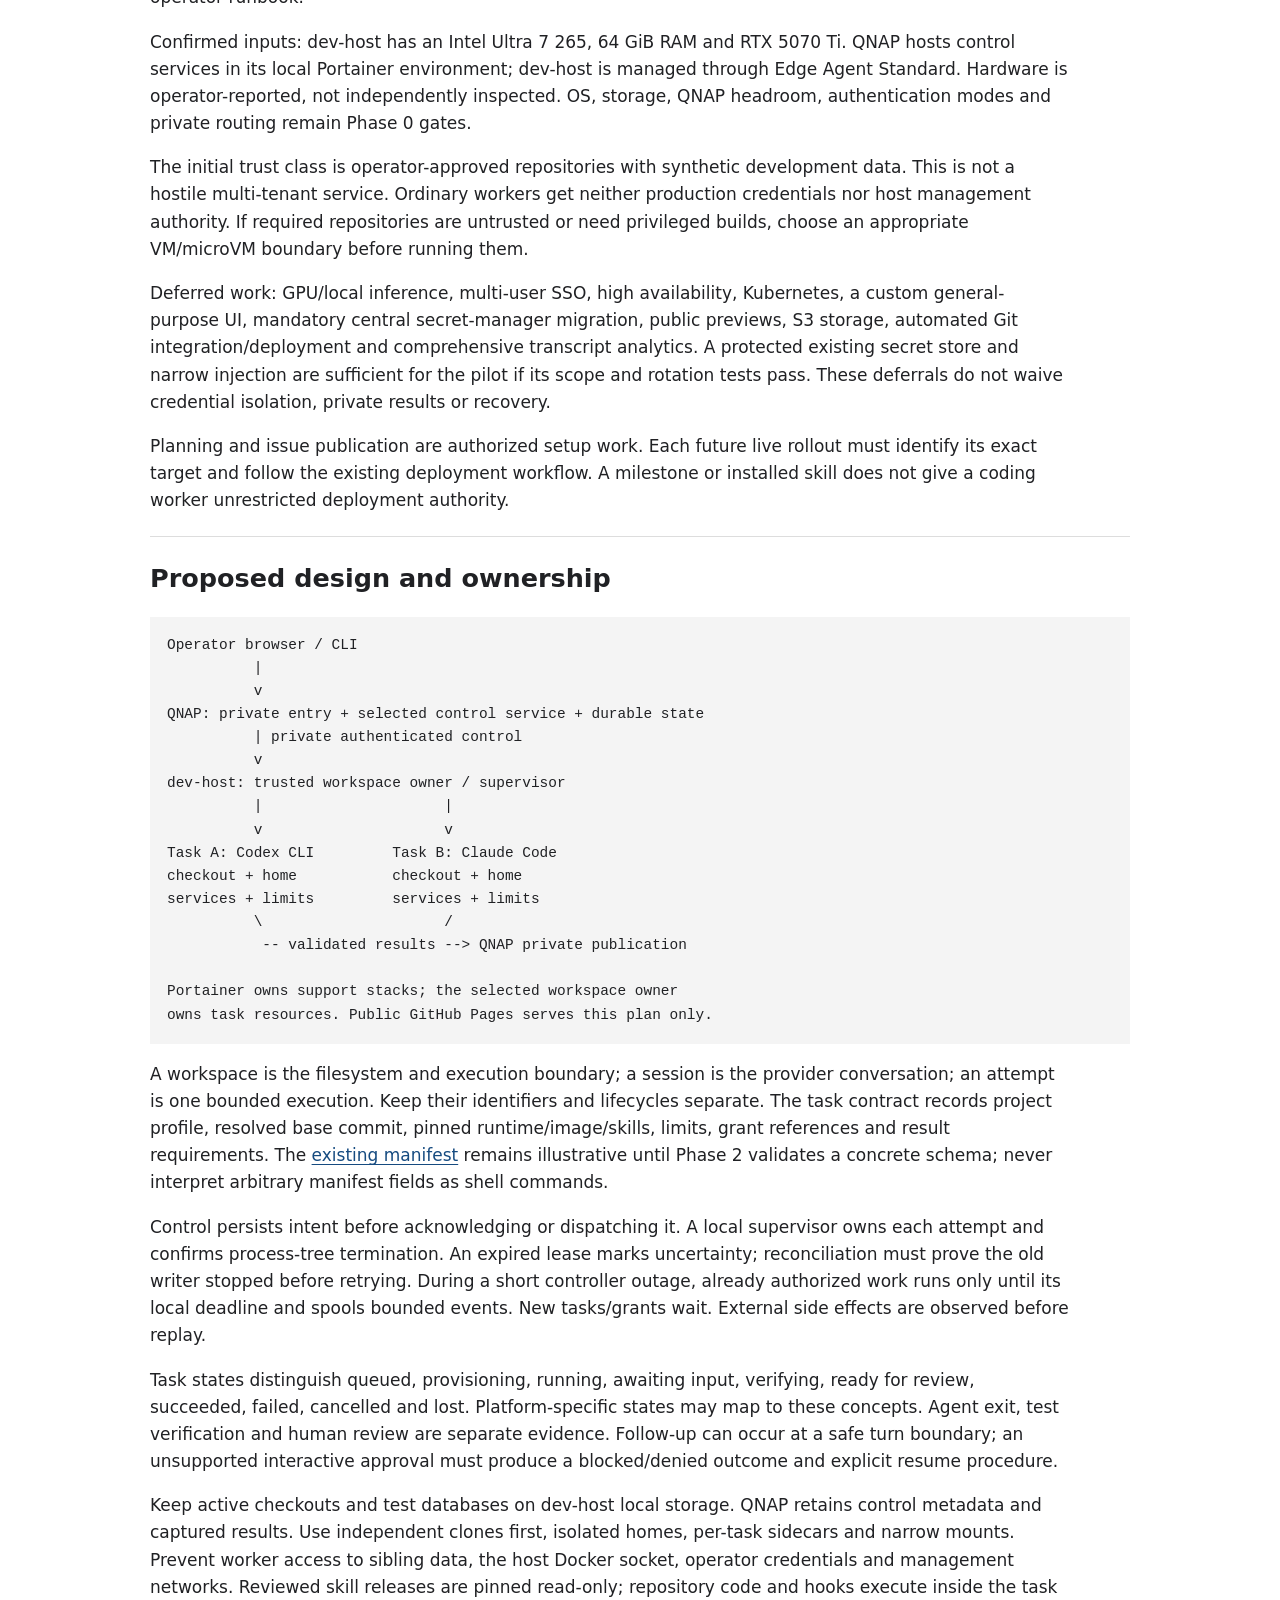
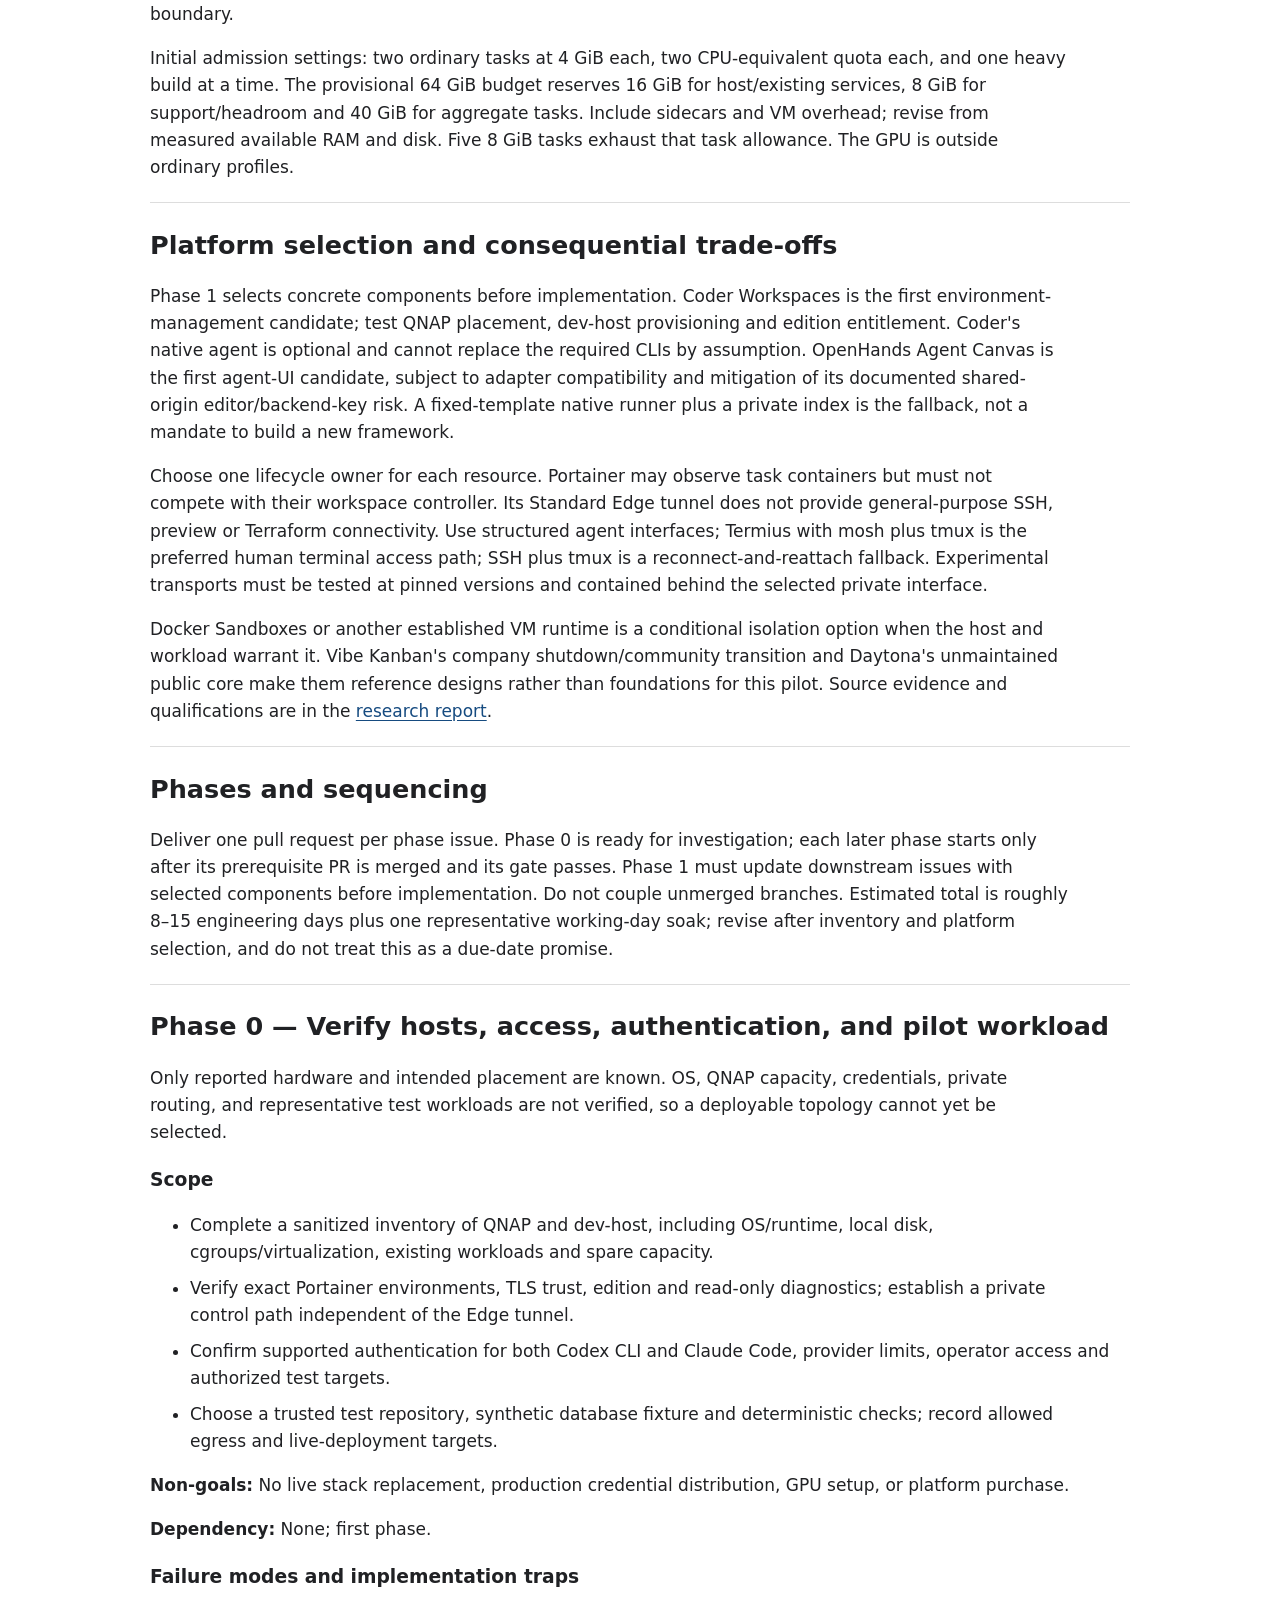
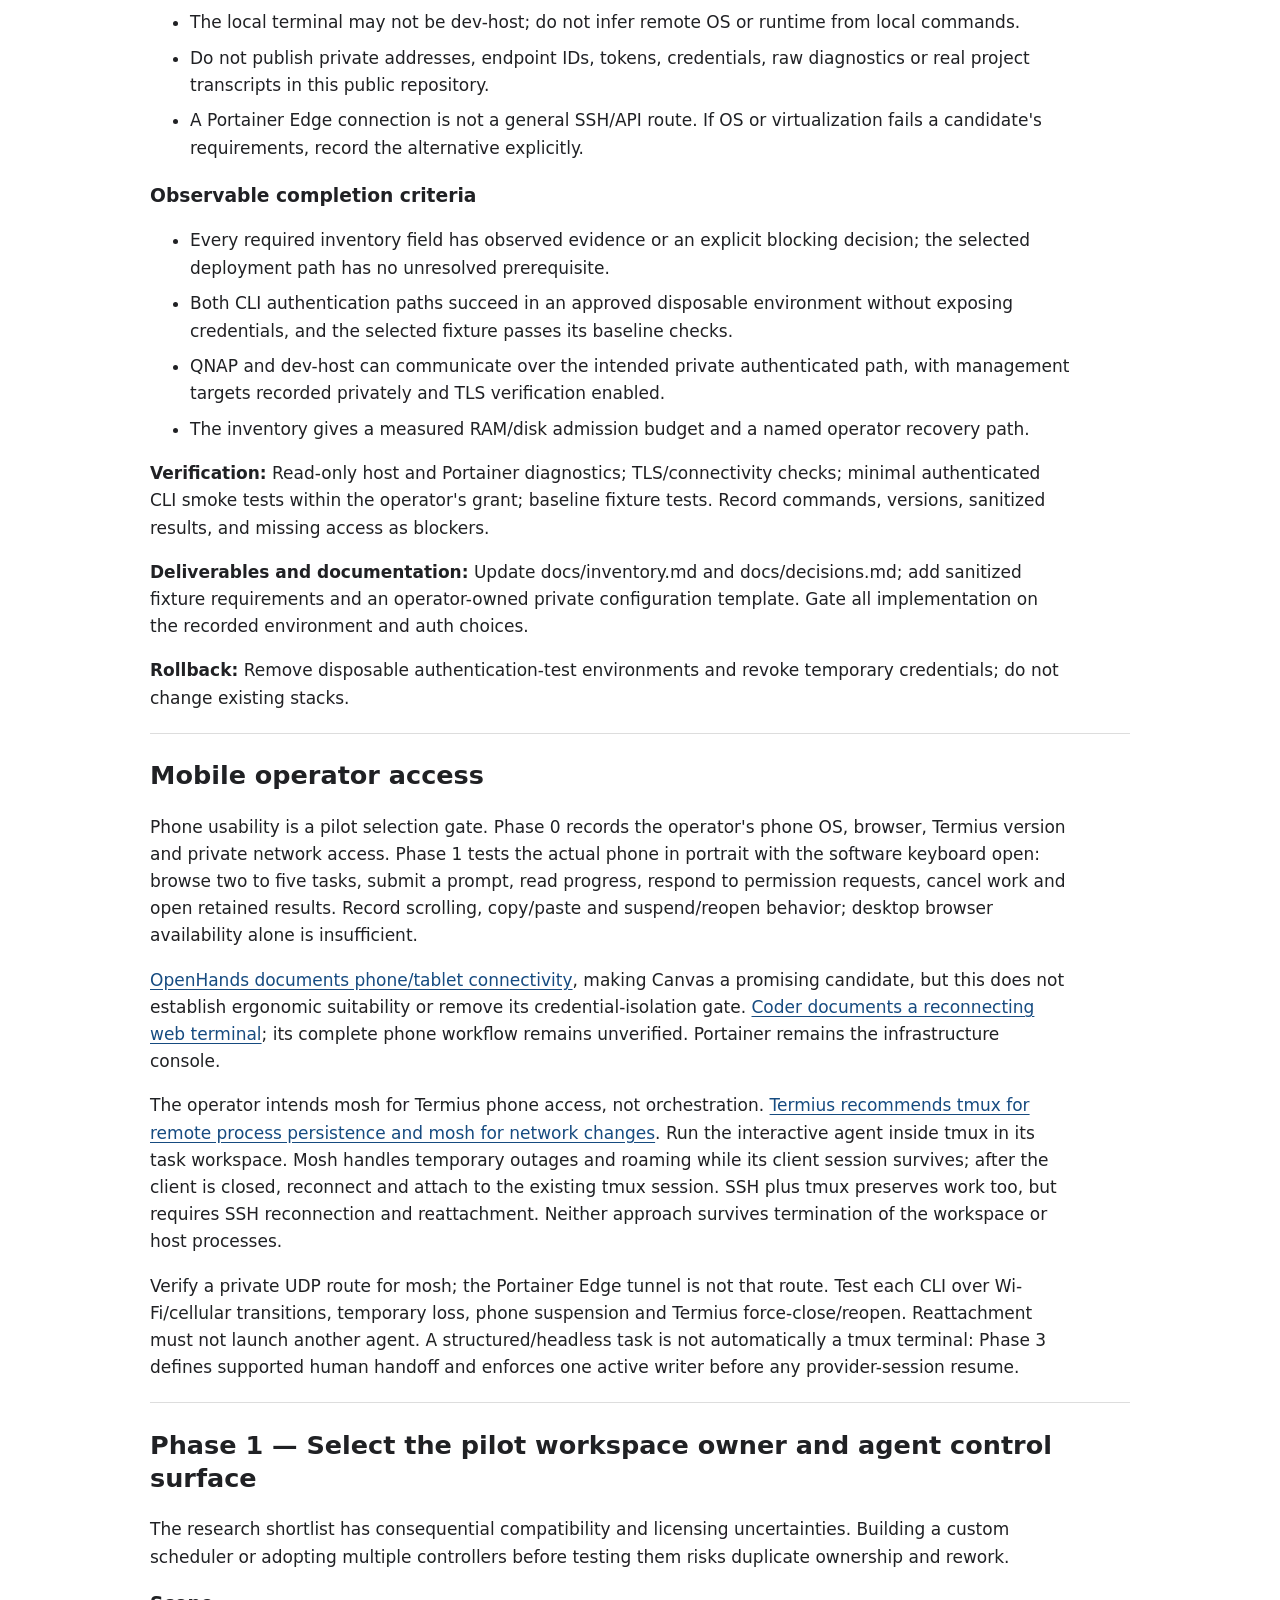
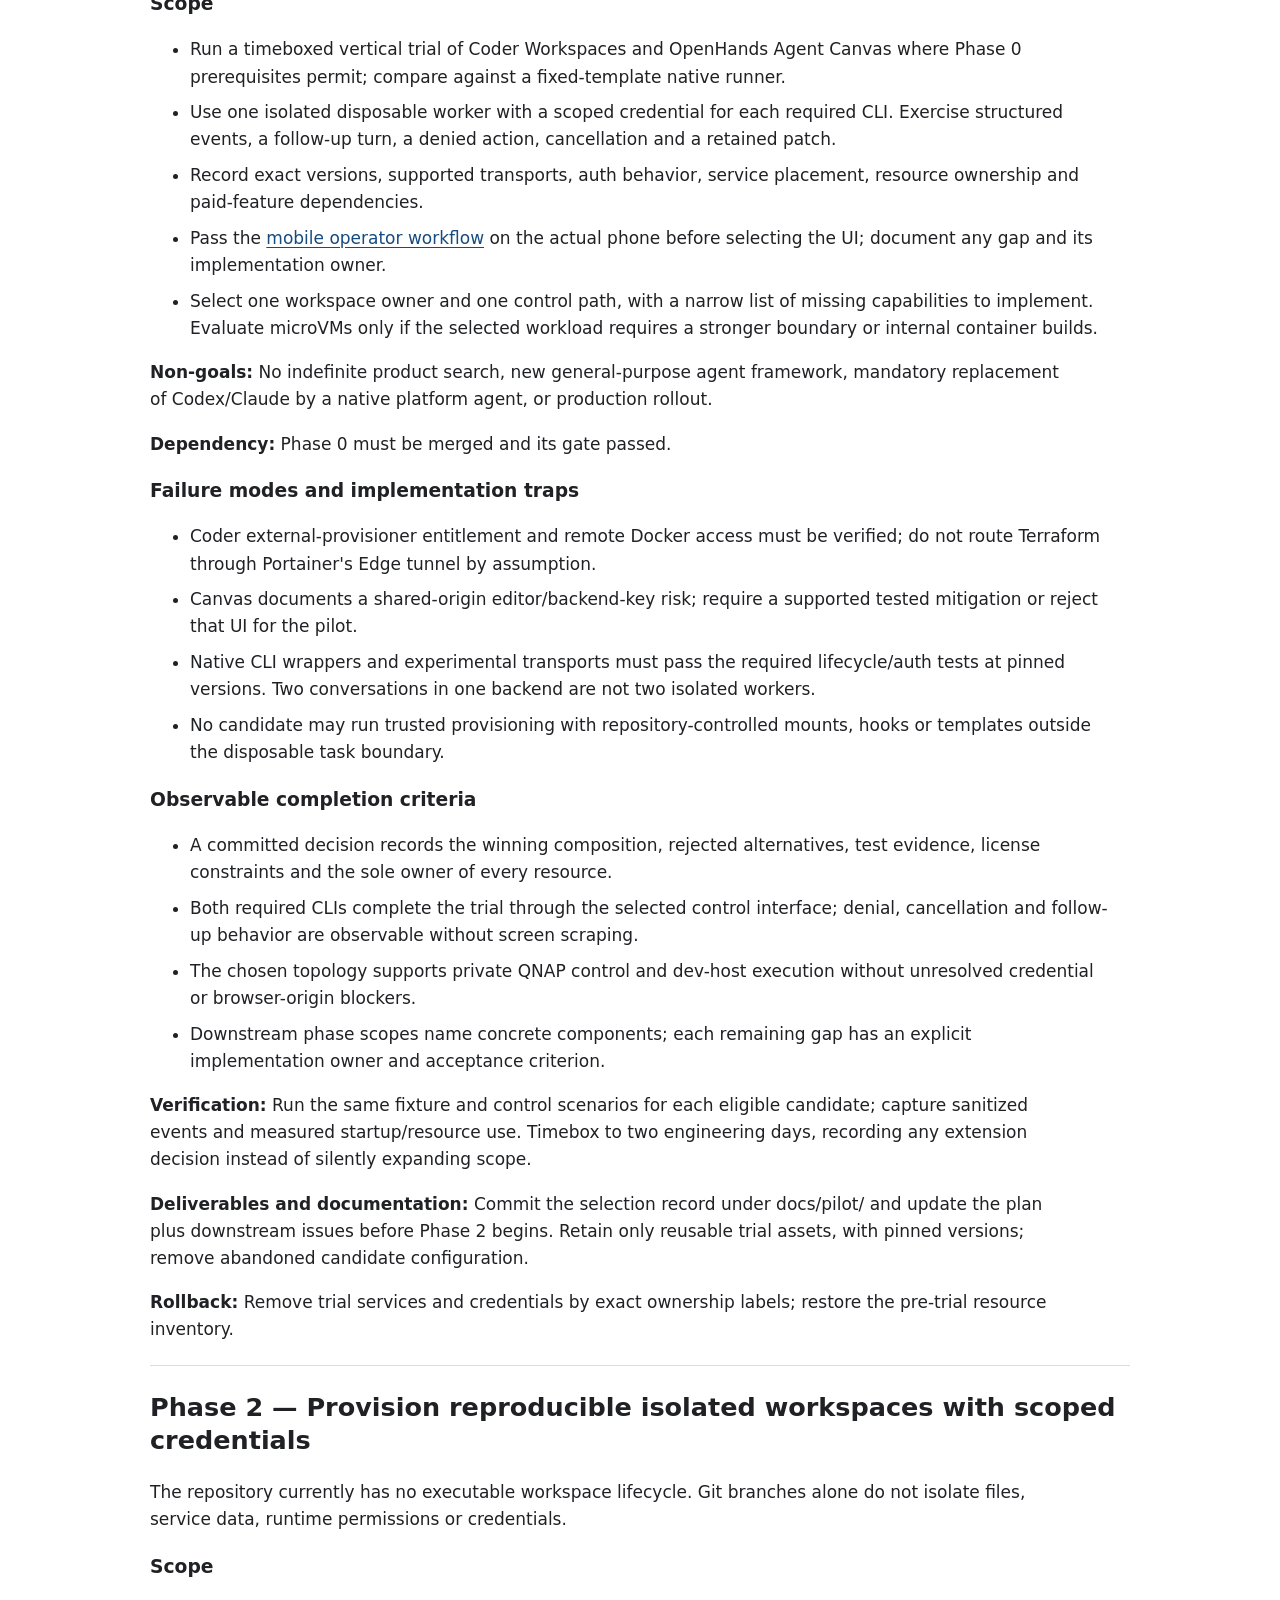
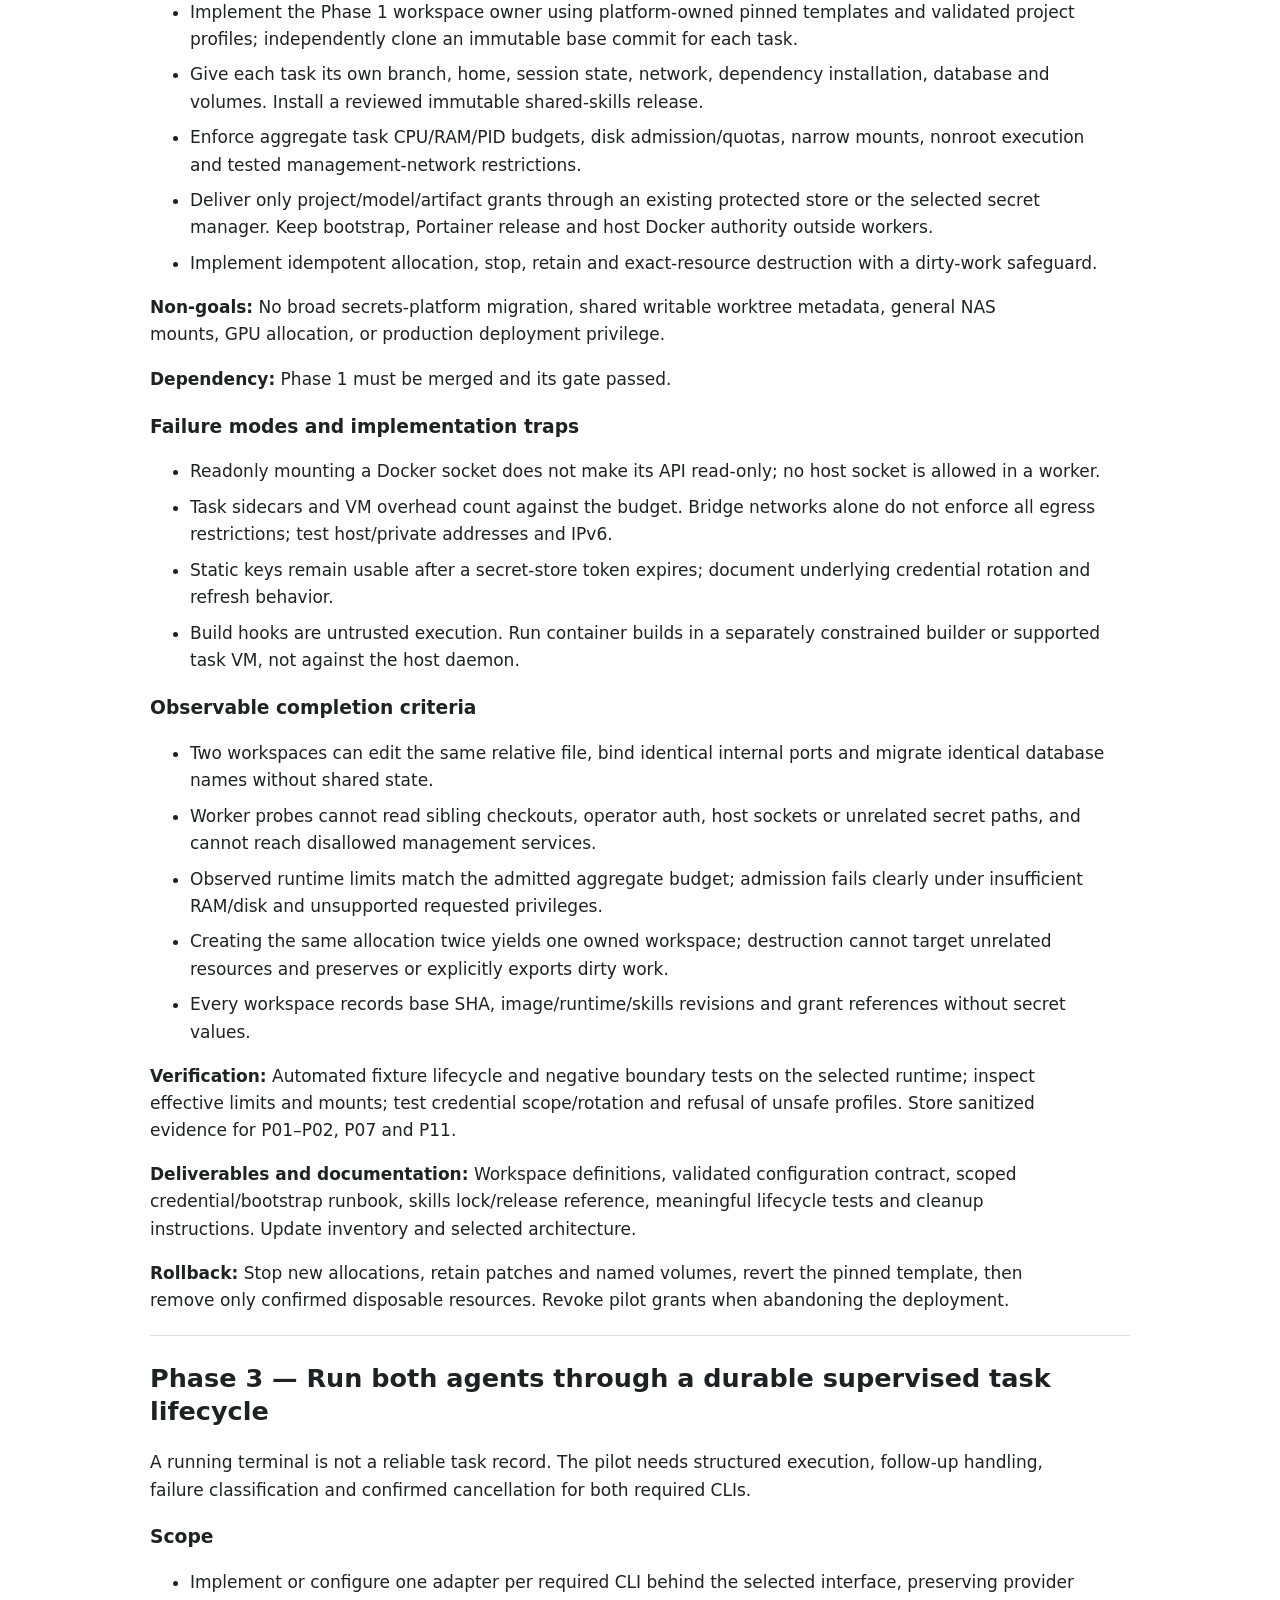
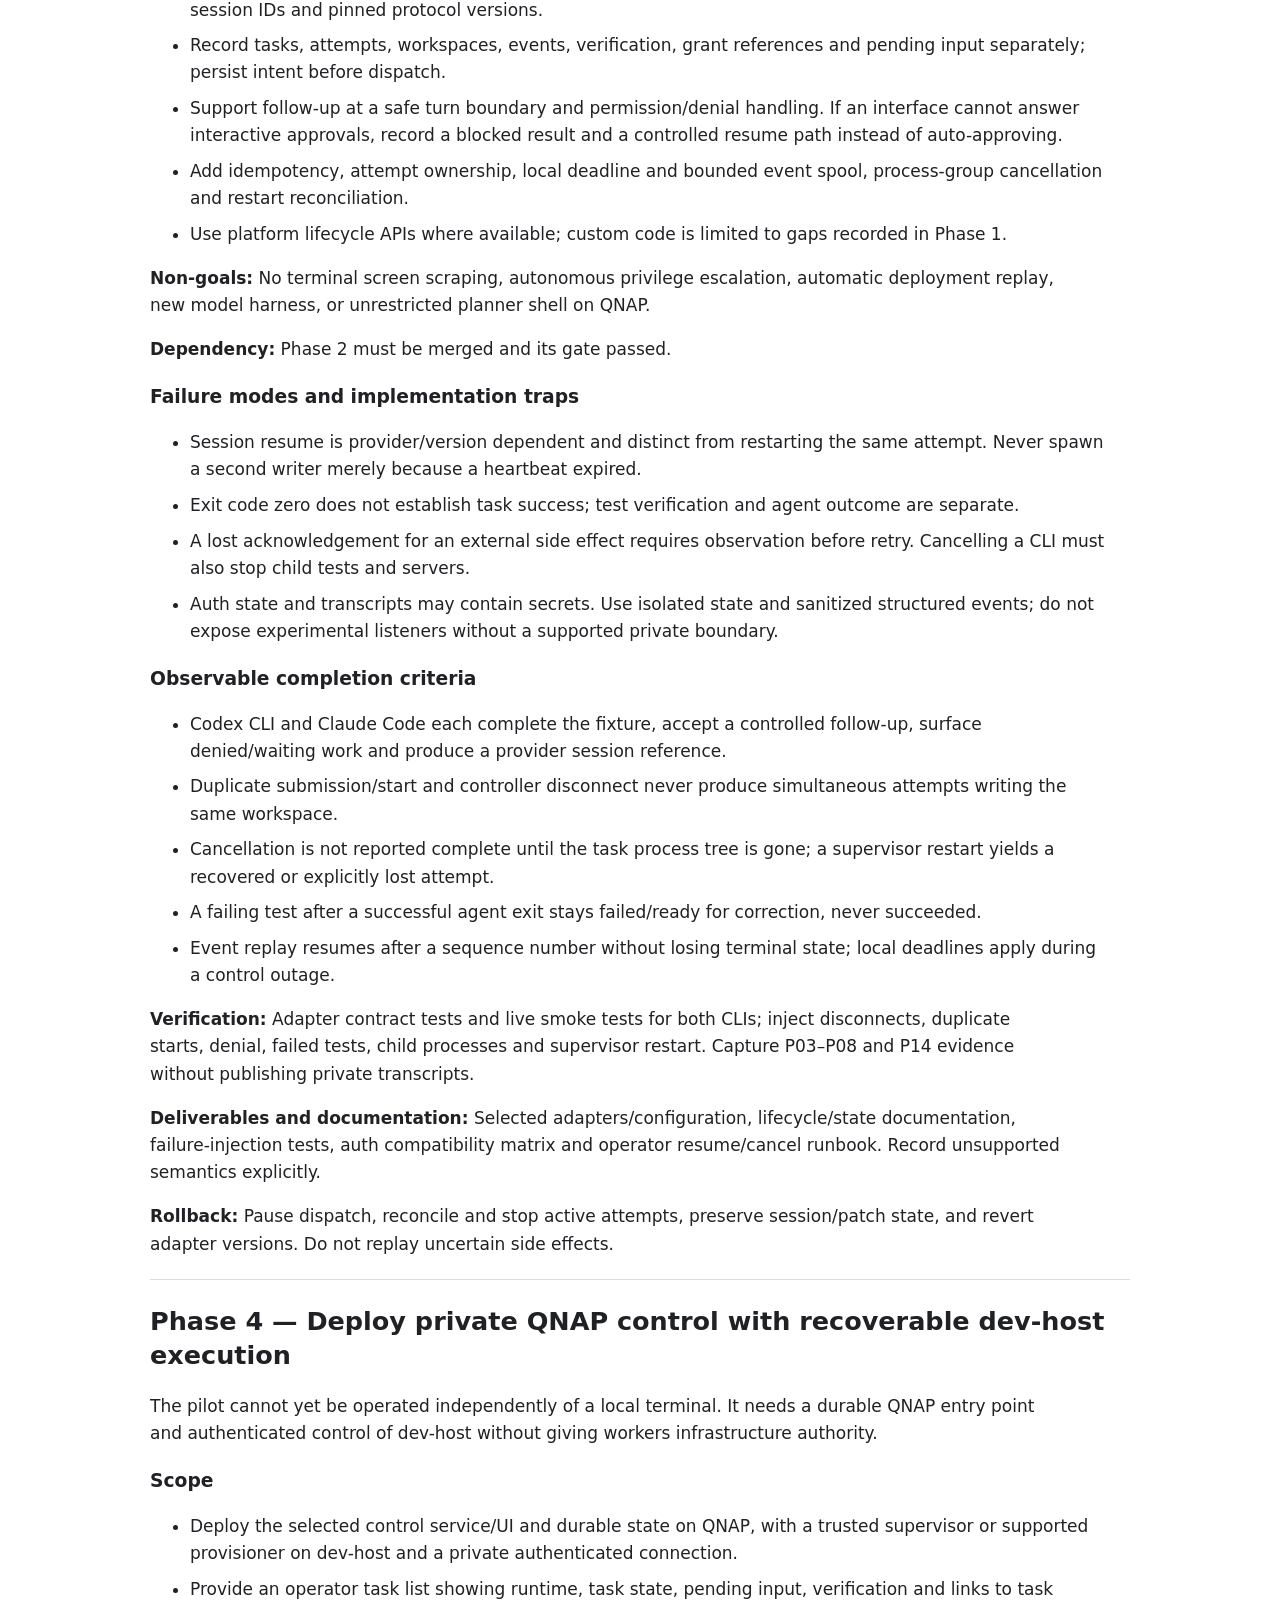
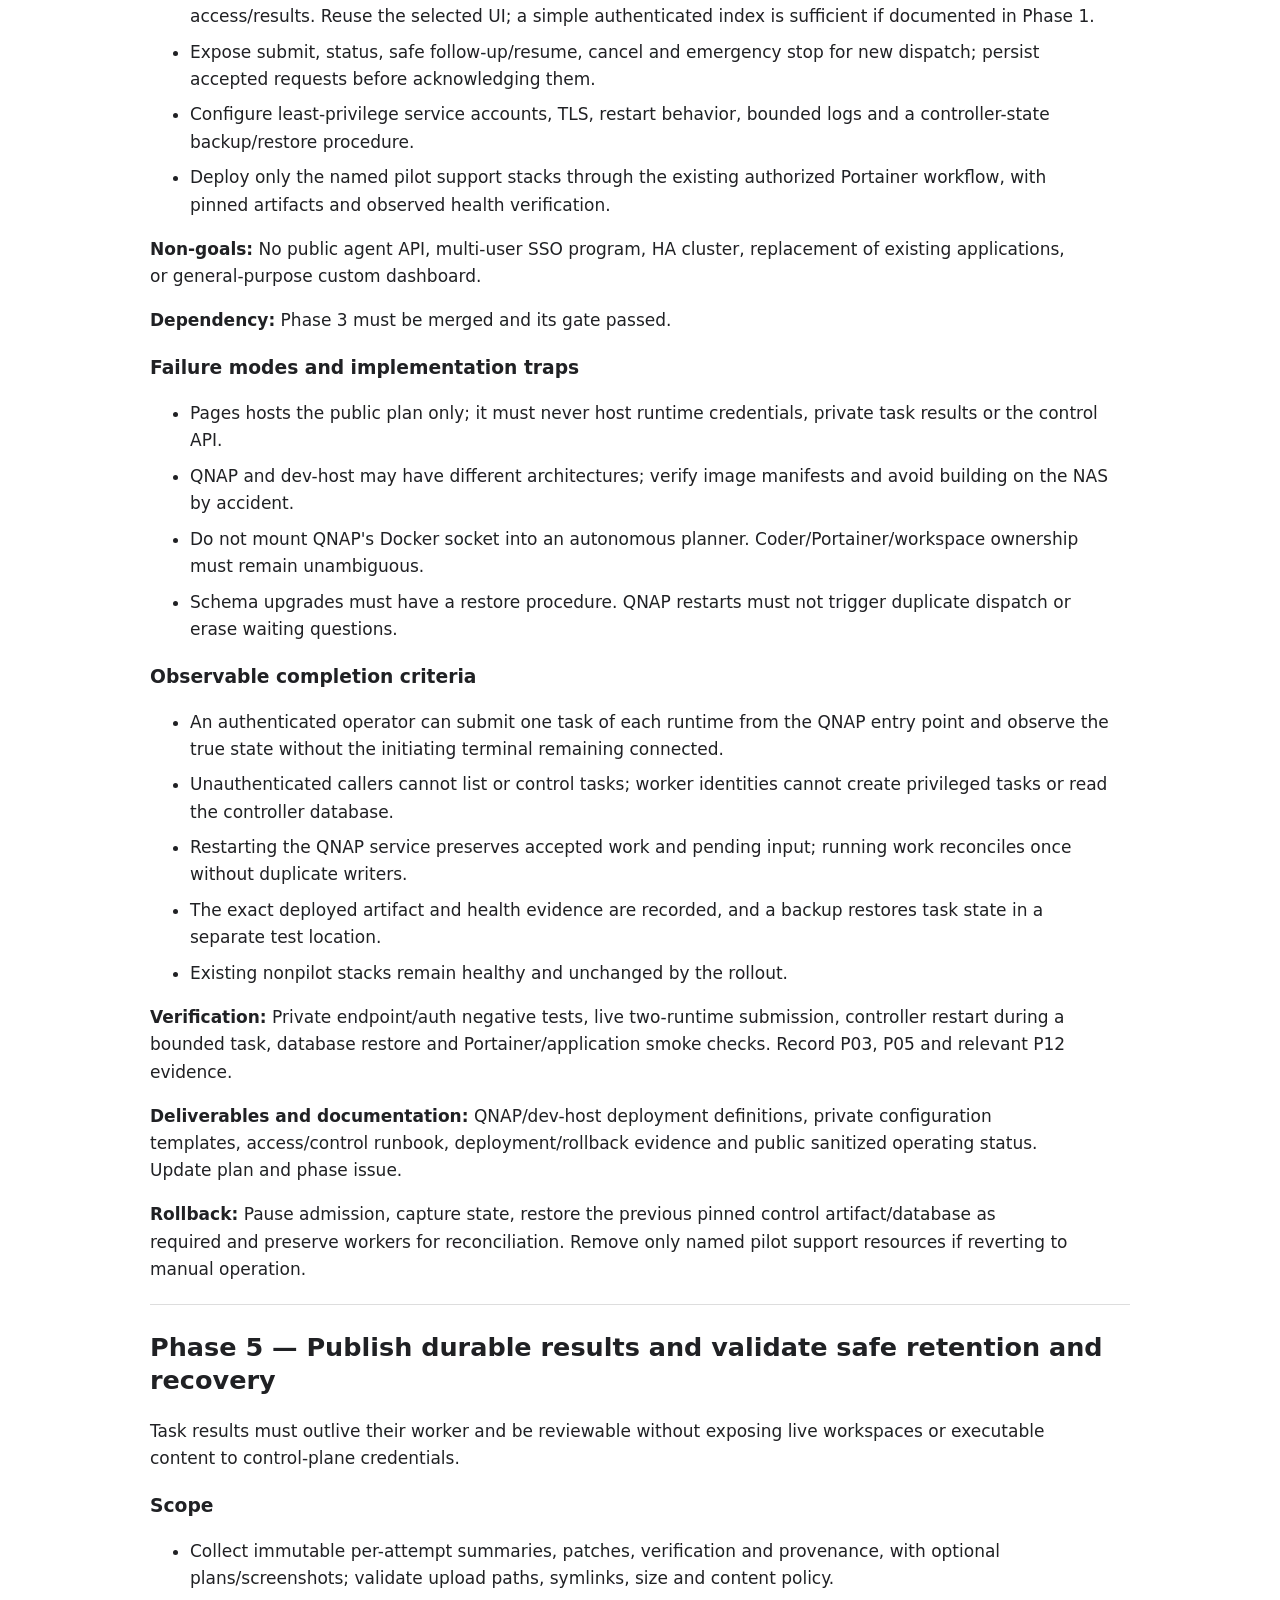
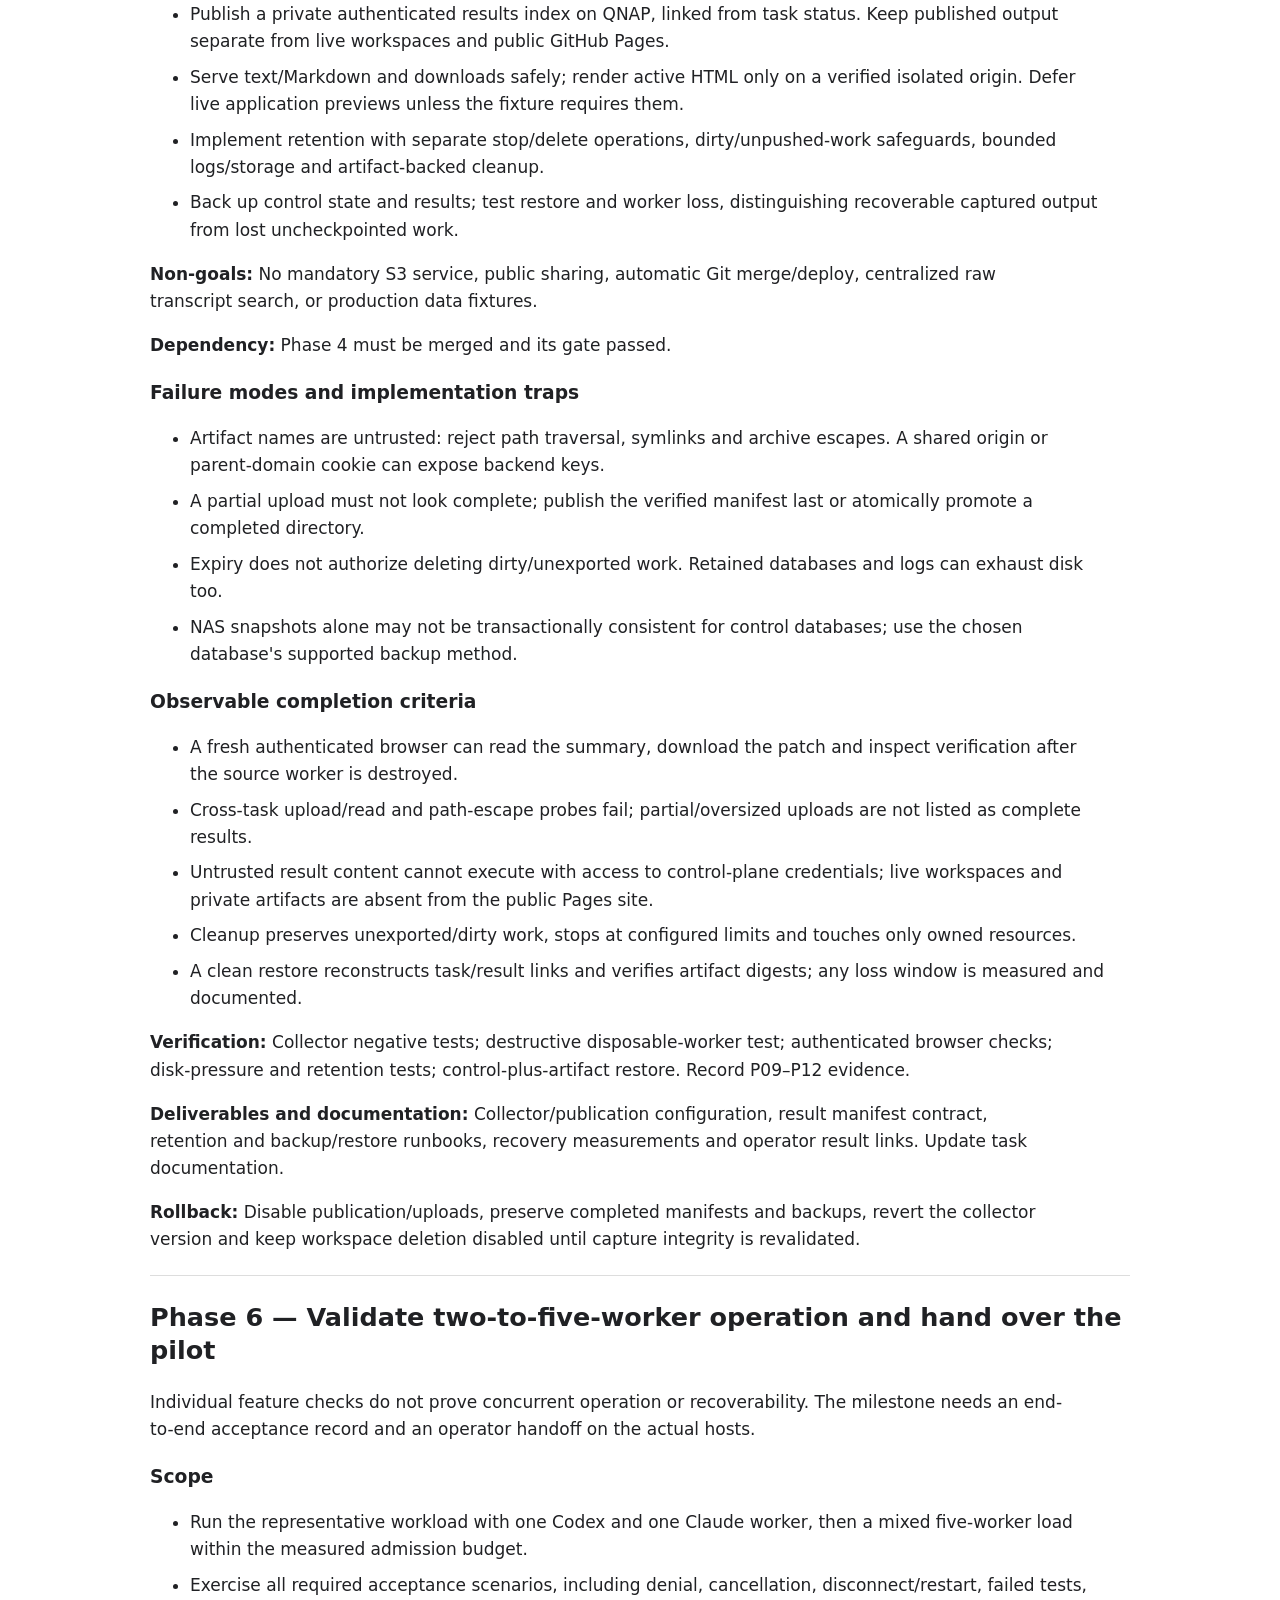
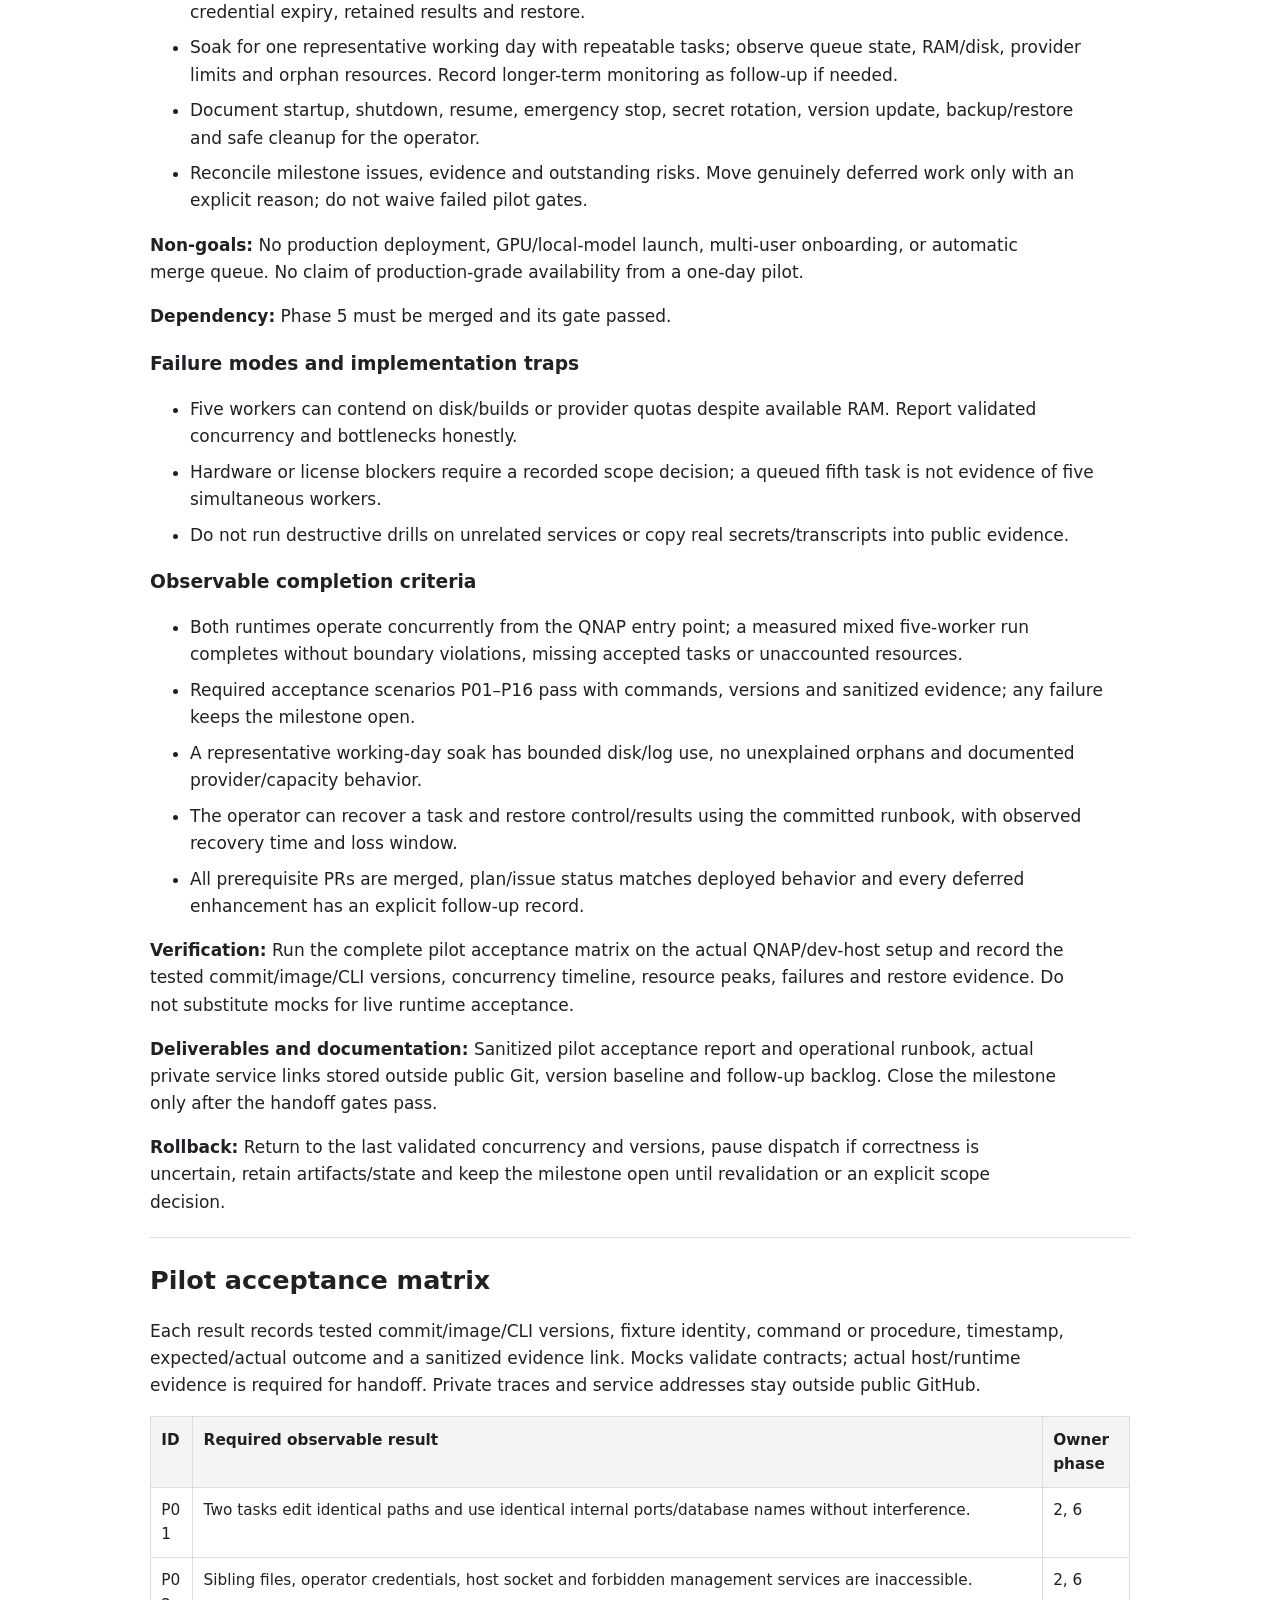
==== commit 317ad544: "docs: require mobile workflows and clarify mosh session access" ====
--- a/docs/pilot/index.html
+++ b/docs/pilot/index.html
@@ -135,7 +135,7 @@
 <section id="alternatives">
 <h2>Platform selection and consequential trade-offs</h2>
 <p>Phase 1 selects concrete components before implementation. Coder Workspaces is the first environment-management candidate; test QNAP placement, dev-host provisioning and edition entitlement. Coder's native agent is optional and cannot replace the required CLIs by assumption. OpenHands Agent Canvas is the first agent-UI candidate, subject to adapter compatibility and mitigation of its documented shared-origin editor/backend-key risk. A fixed-template native runner plus a private index is the fallback, not a mandate to build a new framework.</p>
-<p>Choose one lifecycle owner for each resource. Portainer may observe task containers but must not compete with their workspace controller. Its Standard Edge tunnel does not provide general-purpose SSH, preview or Terraform connectivity. Use structured agent interfaces; SSH/tmux are operator access, and mosh is optional human convenience. Experimental transports must be tested at pinned versions and contained behind the selected private interface.</p>
+<p>Choose one lifecycle owner for each resource. Portainer may observe task containers but must not compete with their workspace controller. Its Standard Edge tunnel does not provide general-purpose SSH, preview or Terraform connectivity. Use structured agent interfaces; Termius with mosh plus tmux is the preferred human terminal access path; SSH plus tmux is a reconnect-and-reattach fallback. Experimental transports must be tested at pinned versions and contained behind the selected private interface.</p>
 <p>Docker Sandboxes or another established VM runtime is a conditional isolation option when the host and workload warrant it. Vibe Kanban's company shutdown/community transition and Daytona's unmaintained public core make them reference designs rather than foundations for this pilot. Source evidence and qualifications are in the <a href="https://github.com/unearth4334/dev-stack/blob/main/docs/research.md">research report</a>.</p>
 </section>
 <section id="sequencing">
@@ -176,6 +176,13 @@
 <p>
 <strong>Rollback:</strong> Remove disposable authentication-test environments and revoke temporary credentials; do not change existing stacks.</p>
 </section>
+<section id="mobile-access">
+<h2>Mobile operator access</h2>
+<p>Phone usability is a pilot selection gate. Phase 0 records the operator's phone OS, browser, Termius version and private network access. Phase 1 tests the actual phone in portrait with the software keyboard open: browse two to five tasks, submit a prompt, read progress, respond to permission requests, cancel work and open retained results. Record scrolling, copy/paste and suspend/reopen behavior; desktop browser availability alone is insufficient.</p>
+<p><a href="https://docs.openhands.dev/openhands/usage/agent-canvas/mobile-access">OpenHands documents phone/tablet connectivity</a>, making Canvas a promising candidate, but this does not establish ergonomic suitability or remove its credential-isolation gate. <a href="https://coder.com/docs/user-guides/workspace-access/web-terminal">Coder documents a reconnecting web terminal</a>; its complete phone workflow remains unverified. Portainer remains the infrastructure console.</p>
+<p>The operator intends mosh for Termius phone access, not orchestration. <a href="https://www.termius.com/blog/8-tips-for-using-ai-agents-on-mobile-in-termius">Termius recommends tmux for remote process persistence and mosh for network changes</a>. Run the interactive agent inside tmux in its task workspace. Mosh handles temporary outages and roaming while its client session survives; after the client is closed, reconnect and attach to the existing tmux session. SSH plus tmux preserves work too, but requires SSH reconnection and reattachment. Neither approach survives termination of the workspace or host processes.</p>
+<p>Verify a private UDP route for mosh; the Portainer Edge tunnel is not that route. Test each CLI over Wi-Fi/cellular transitions, temporary loss, phone suspension and Termius force-close/reopen. Reattachment must not launch another agent. A structured/headless task is not automatically a tmux terminal: Phase 3 defines supported human handoff and enforces one active writer before any provider-session resume.</p>
+</section>
 <section id="phase-1">
 <h2>Phase 1 — Select the pilot workspace owner and agent control surface</h2>
 <p>The research shortlist has consequential compatibility and licensing uncertainties. Building a custom scheduler or adopting multiple controllers before testing them risks duplicate ownership and rework.</p>
@@ -184,6 +191,7 @@
 <li>Run a timeboxed vertical trial of Coder Workspaces and OpenHands Agent Canvas where Phase 0 prerequisites permit; compare against a fixed-template native runner.</li>
 <li>Use one isolated disposable worker with a scoped credential for each required CLI. Exercise structured events, a follow-up turn, a denied action, cancellation and a retained patch.</li>
 <li>Record exact versions, supported transports, auth behavior, service placement, resource ownership and paid-feature dependencies.</li>
+<li>Pass the <a href="#mobile-access">mobile operator workflow</a> on the actual phone before selecting the UI; document any gap and its implementation owner.</li>
 <li>Select one workspace owner and one control path, with a narrow list of missing capabilities to implement. Evaluate microVMs only if the selected workload requires a stronger boundary or internal container builds.</li>
 </ul>
 <p>
@@ -383,7 +391,7 @@
 <h3>Observable completion criteria</h3>
 <ul>
 <li>Both runtimes operate concurrently from the QNAP entry point; a measured mixed five-worker run completes without boundary violations, missing accepted tasks or unaccounted resources.</li>
-<li>Required acceptance scenarios P01–P14 pass with commands, versions and sanitized evidence; any failure keeps the milestone open.</li>
+<li>Required acceptance scenarios P01–P16 pass with commands, versions and sanitized evidence; any failure keeps the milestone open.</li>
 <li>A representative working-day soak has bounded disk/log use, no unexplained orphans and documented provider/capacity behavior.</li>
 <li>The operator can recover a task and restore control/results using the committed runbook, with observed recovery time and loss window.</li>
 <li>All prerequisite PRs are merged, plan/issue status matches deployed behavior and every deferred enhancement has an explicit follow-up record.</li>
@@ -477,9 +485,11 @@
 <td>Pinned adapter upgrade/revert preserves required event, permission, auth and resume behavior.</td>
 <td>3, 6</td>
 </tr>
+<tr><td>P15</td><td>Actual phone completes task browsing, prompting, permission response, cancellation and result viewing with the software keyboard; suspend/reopen restores usable state.</td><td>1, 4, 6</td></tr>
+<tr><td>P16</td><td>Both interactive CLIs retain the same remote tmux session across network loss and client restart; reconnect/handoff creates no duplicate writer. Record mosh roaming and SSH fallback behavior separately.</td><td>3, 4, 6</td></tr>
 </tbody>
 </table>
-<p>The earlier roadmap used A01–A15. This pilot uses P01–P14 to avoid confusing scope: automated merge testing (A12) and live application previews are deferred unless selected as necessary for the fixture. Private result publication and browser credential separation remain mandatory.</p>
+<p>The earlier roadmap used A01–A15. This pilot uses P01–P16 to avoid confusing scope: automated merge testing (A12) and live application previews are deferred unless selected as necessary for the fixture. Private result publication and browser credential separation remain mandatory.</p>
 </section>
 <section id="release">
 <h2>Compatibility, release and rollback</h2>
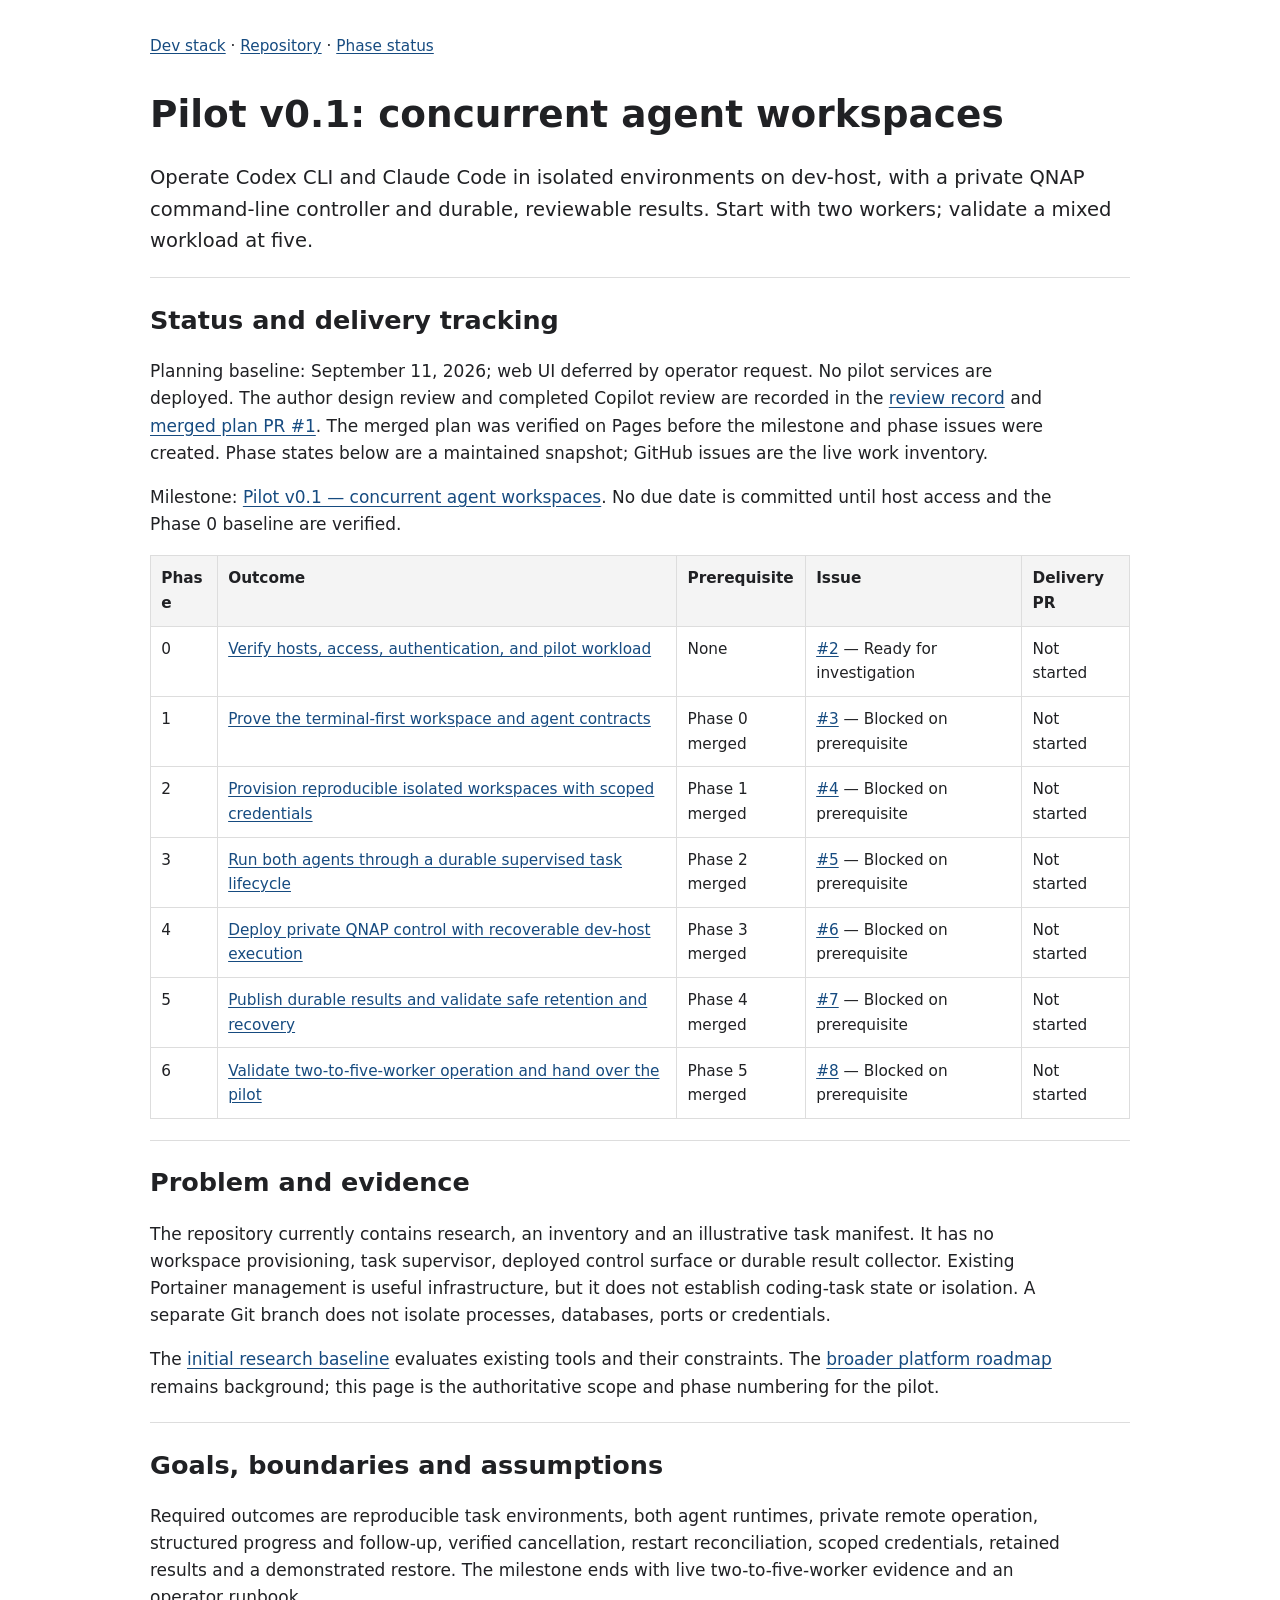
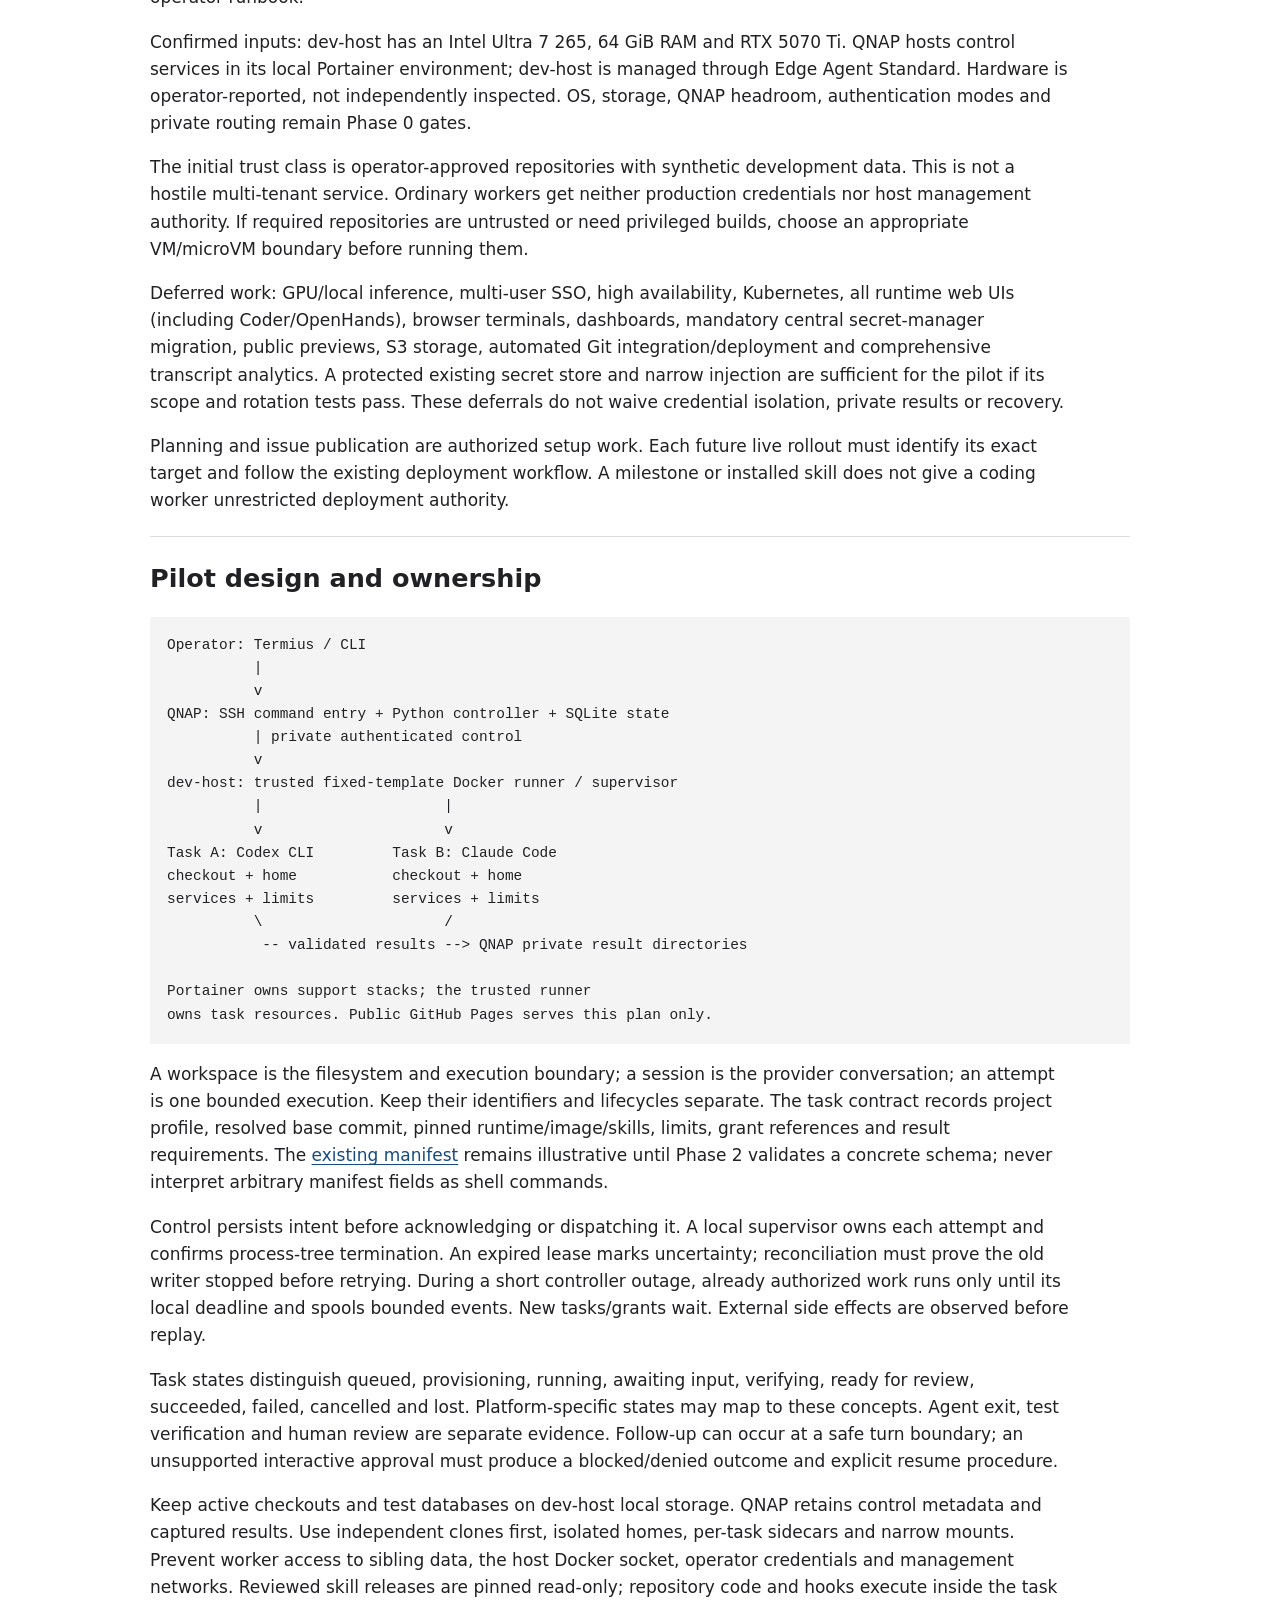
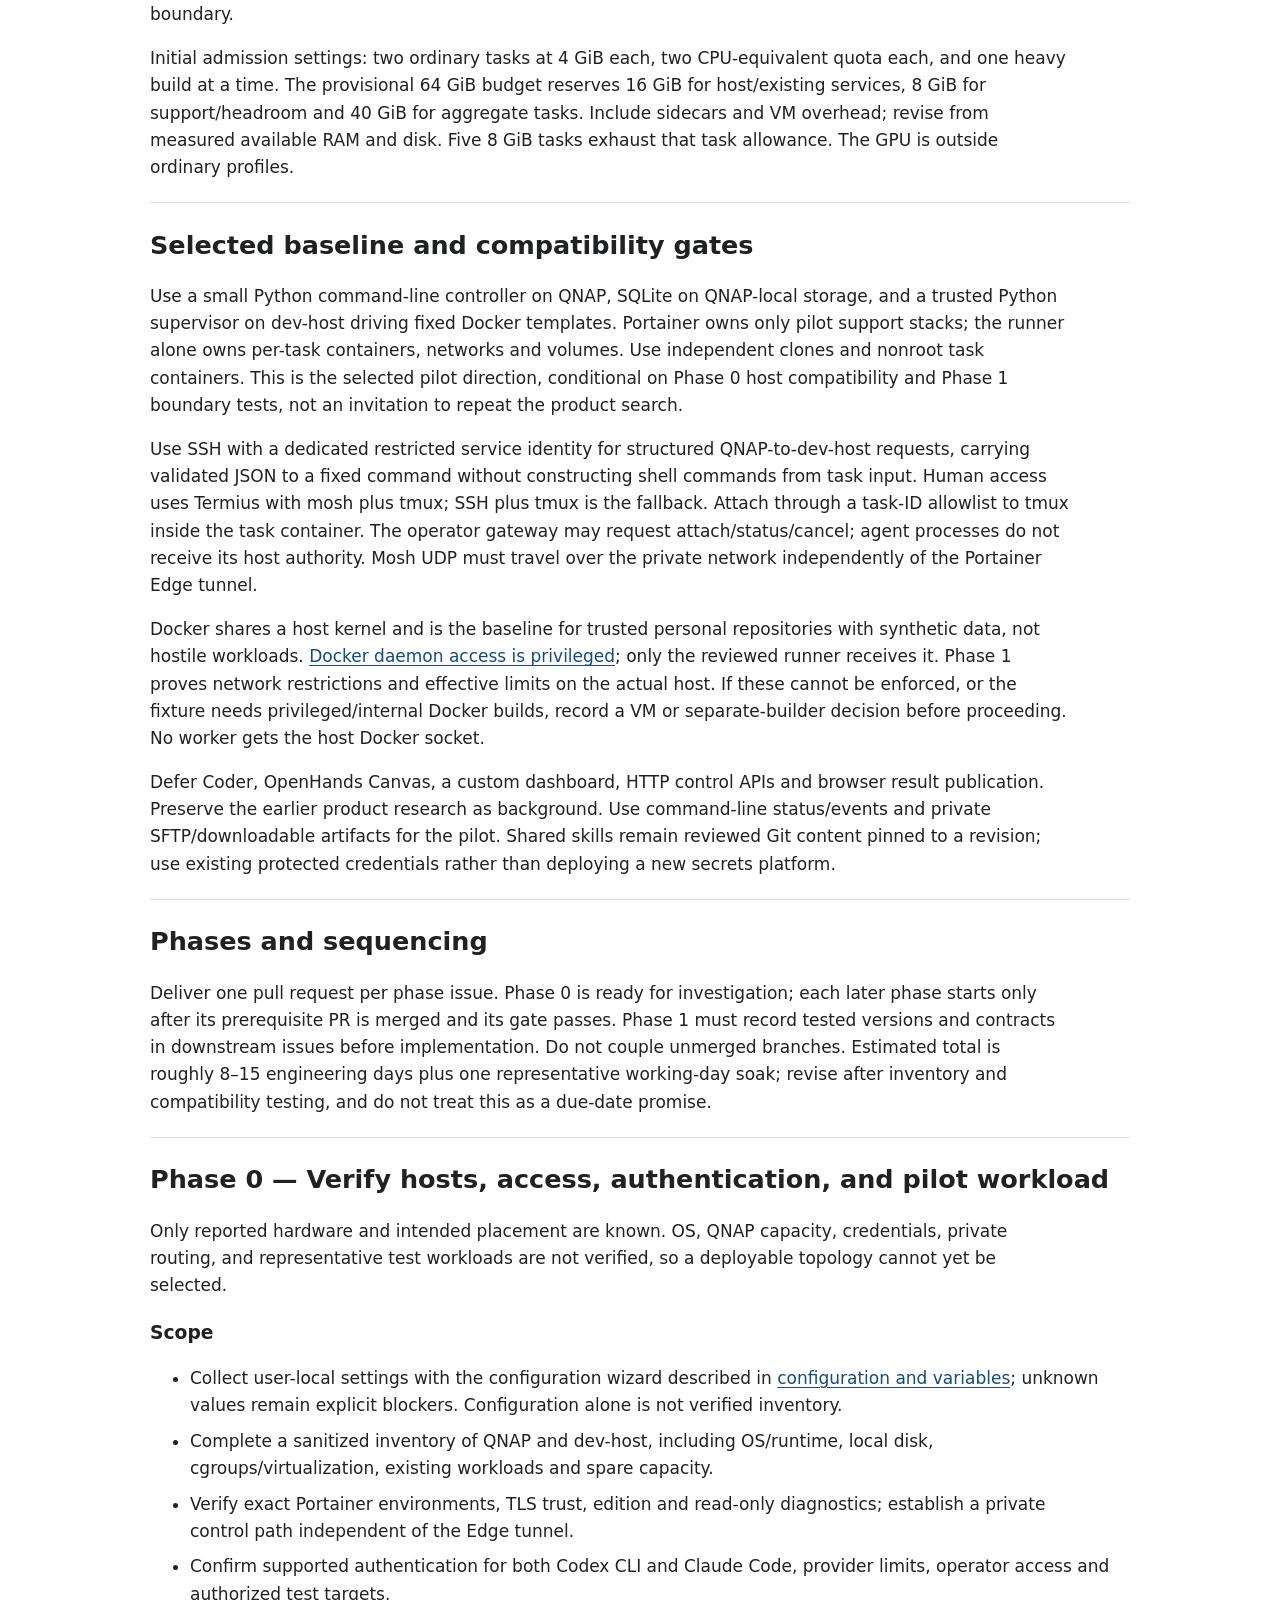
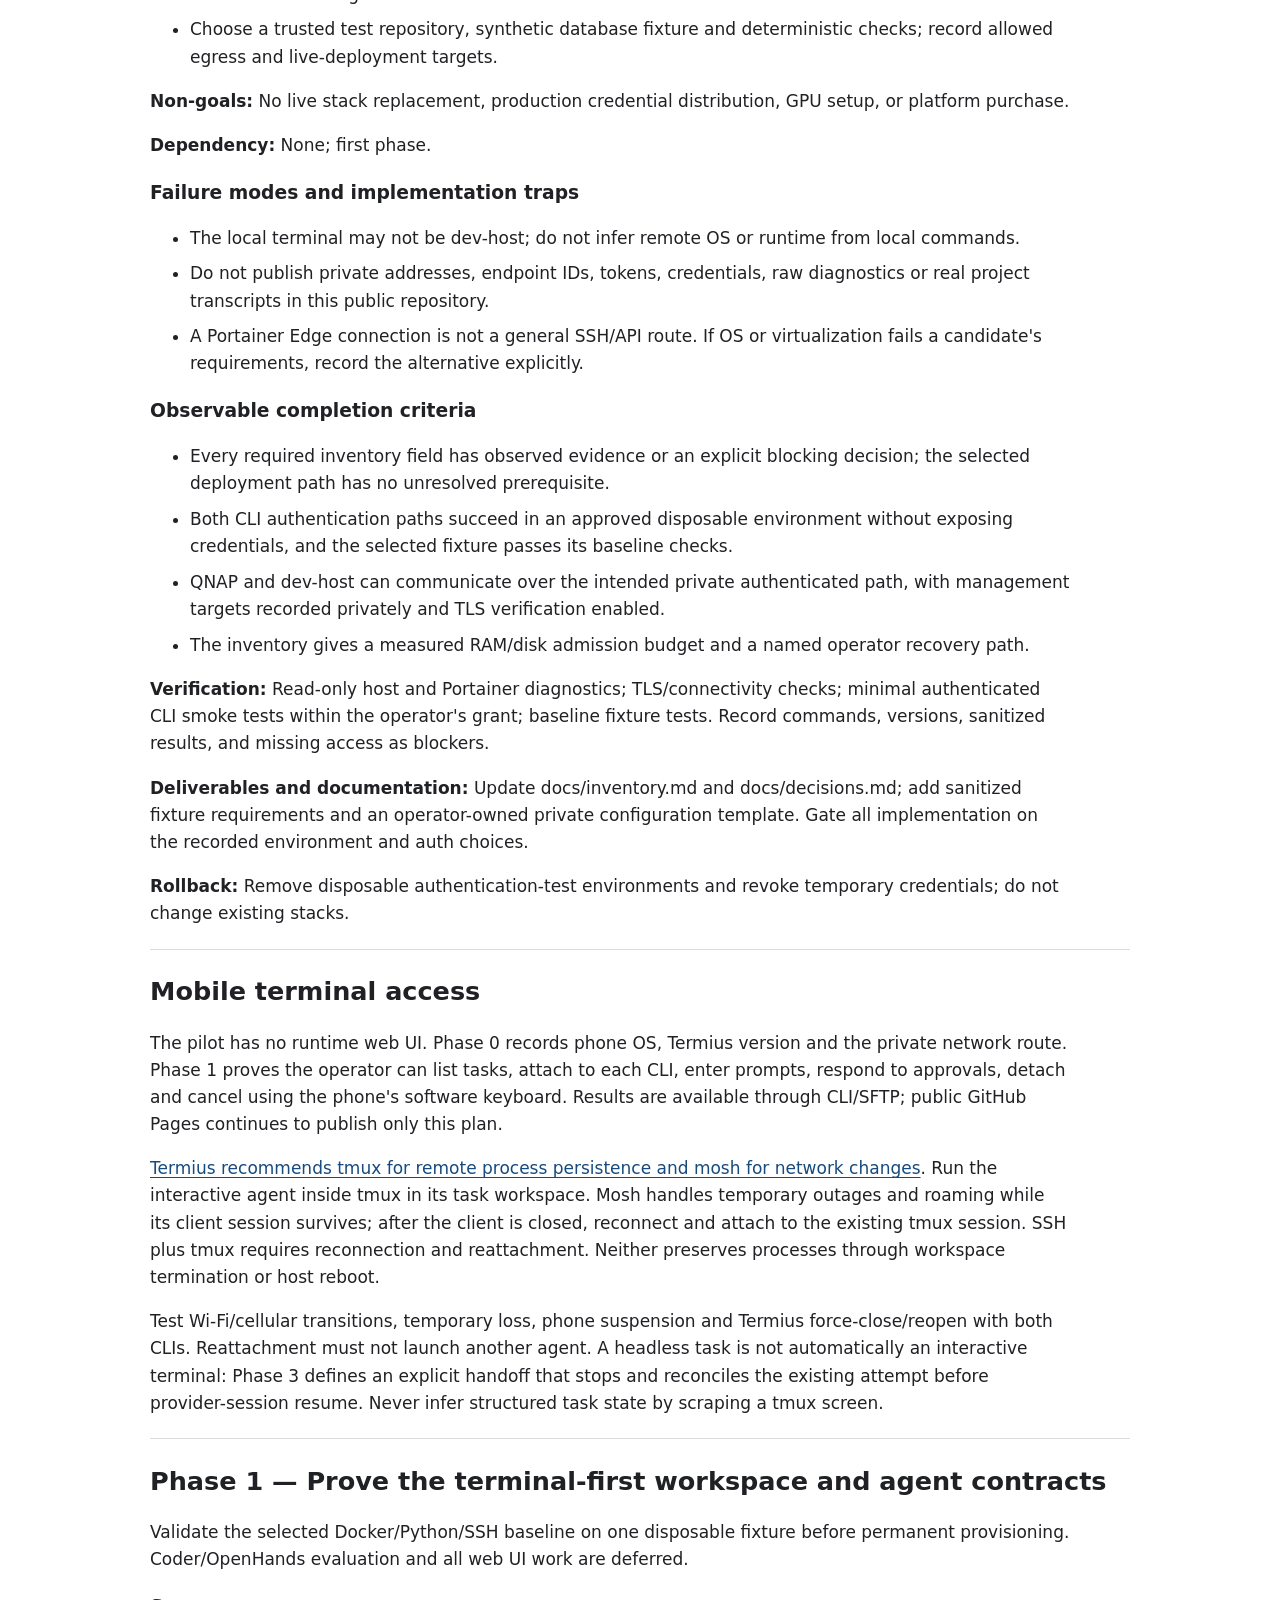
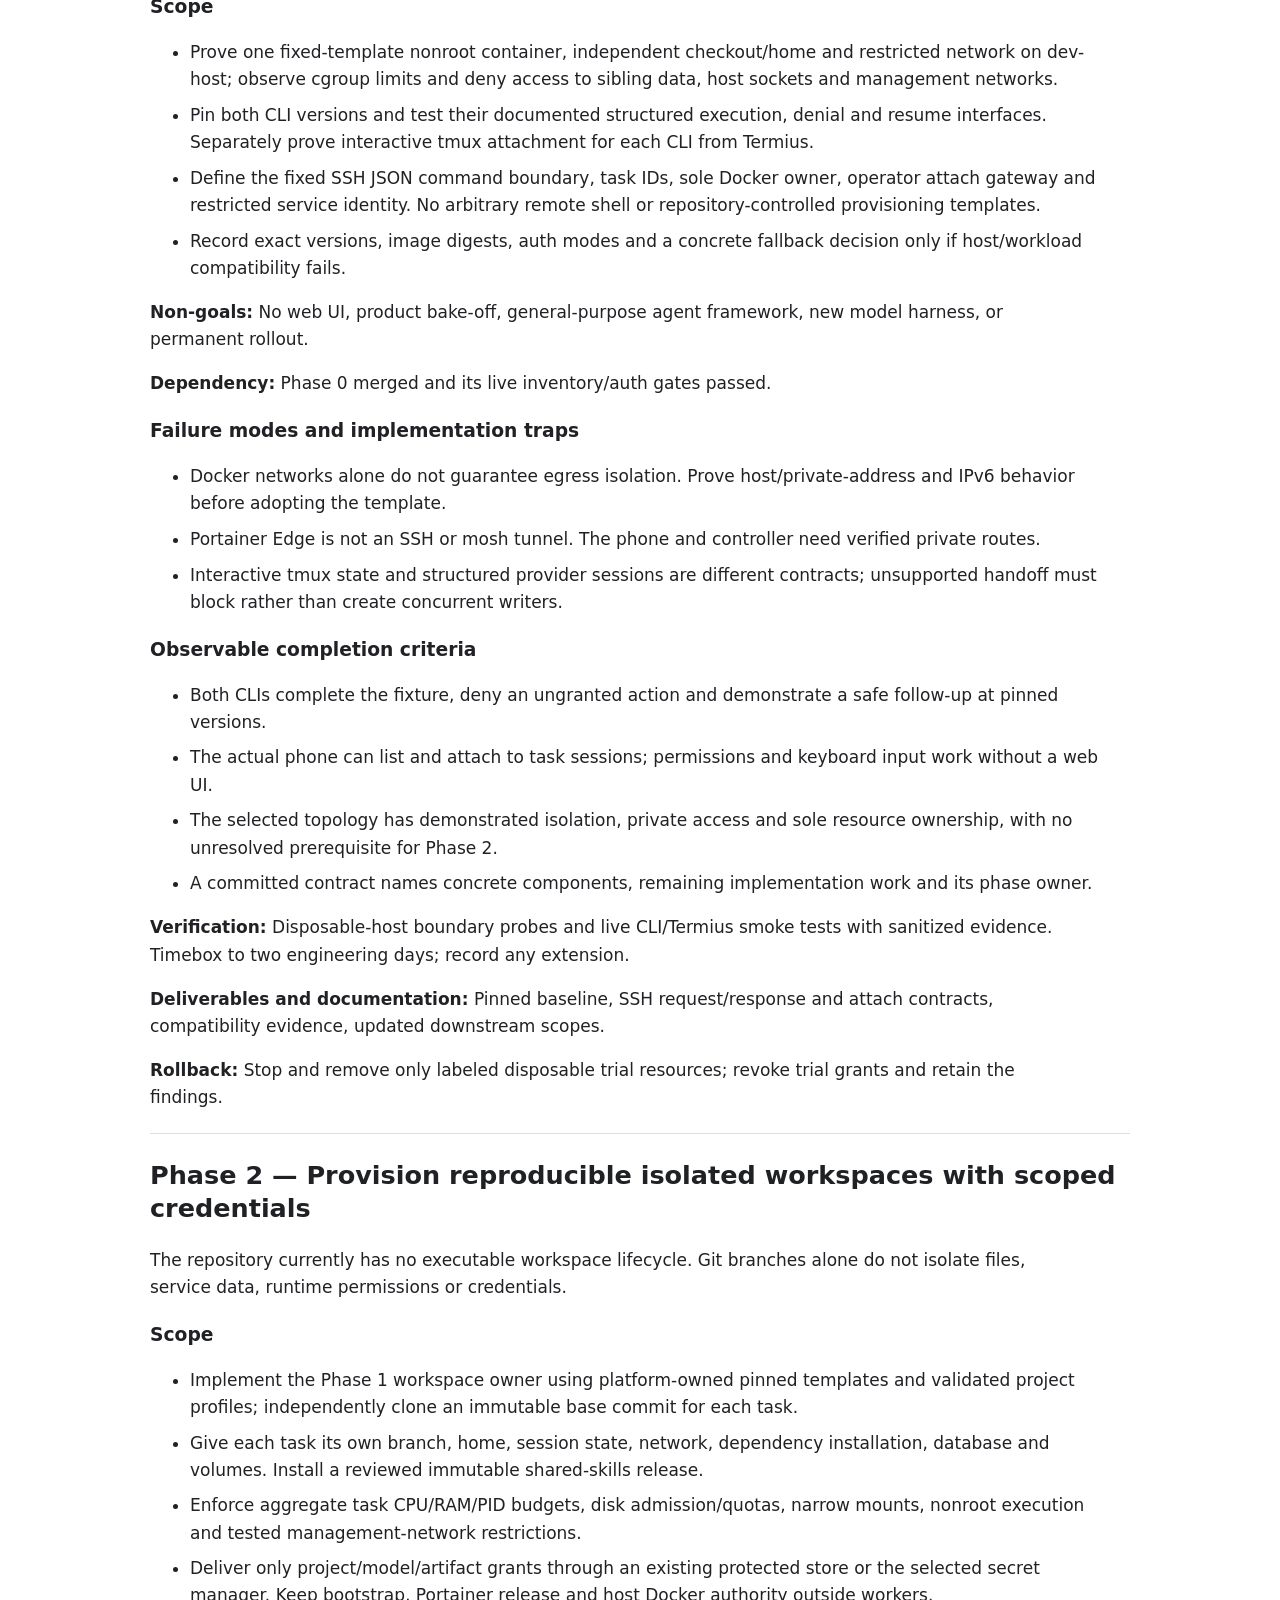
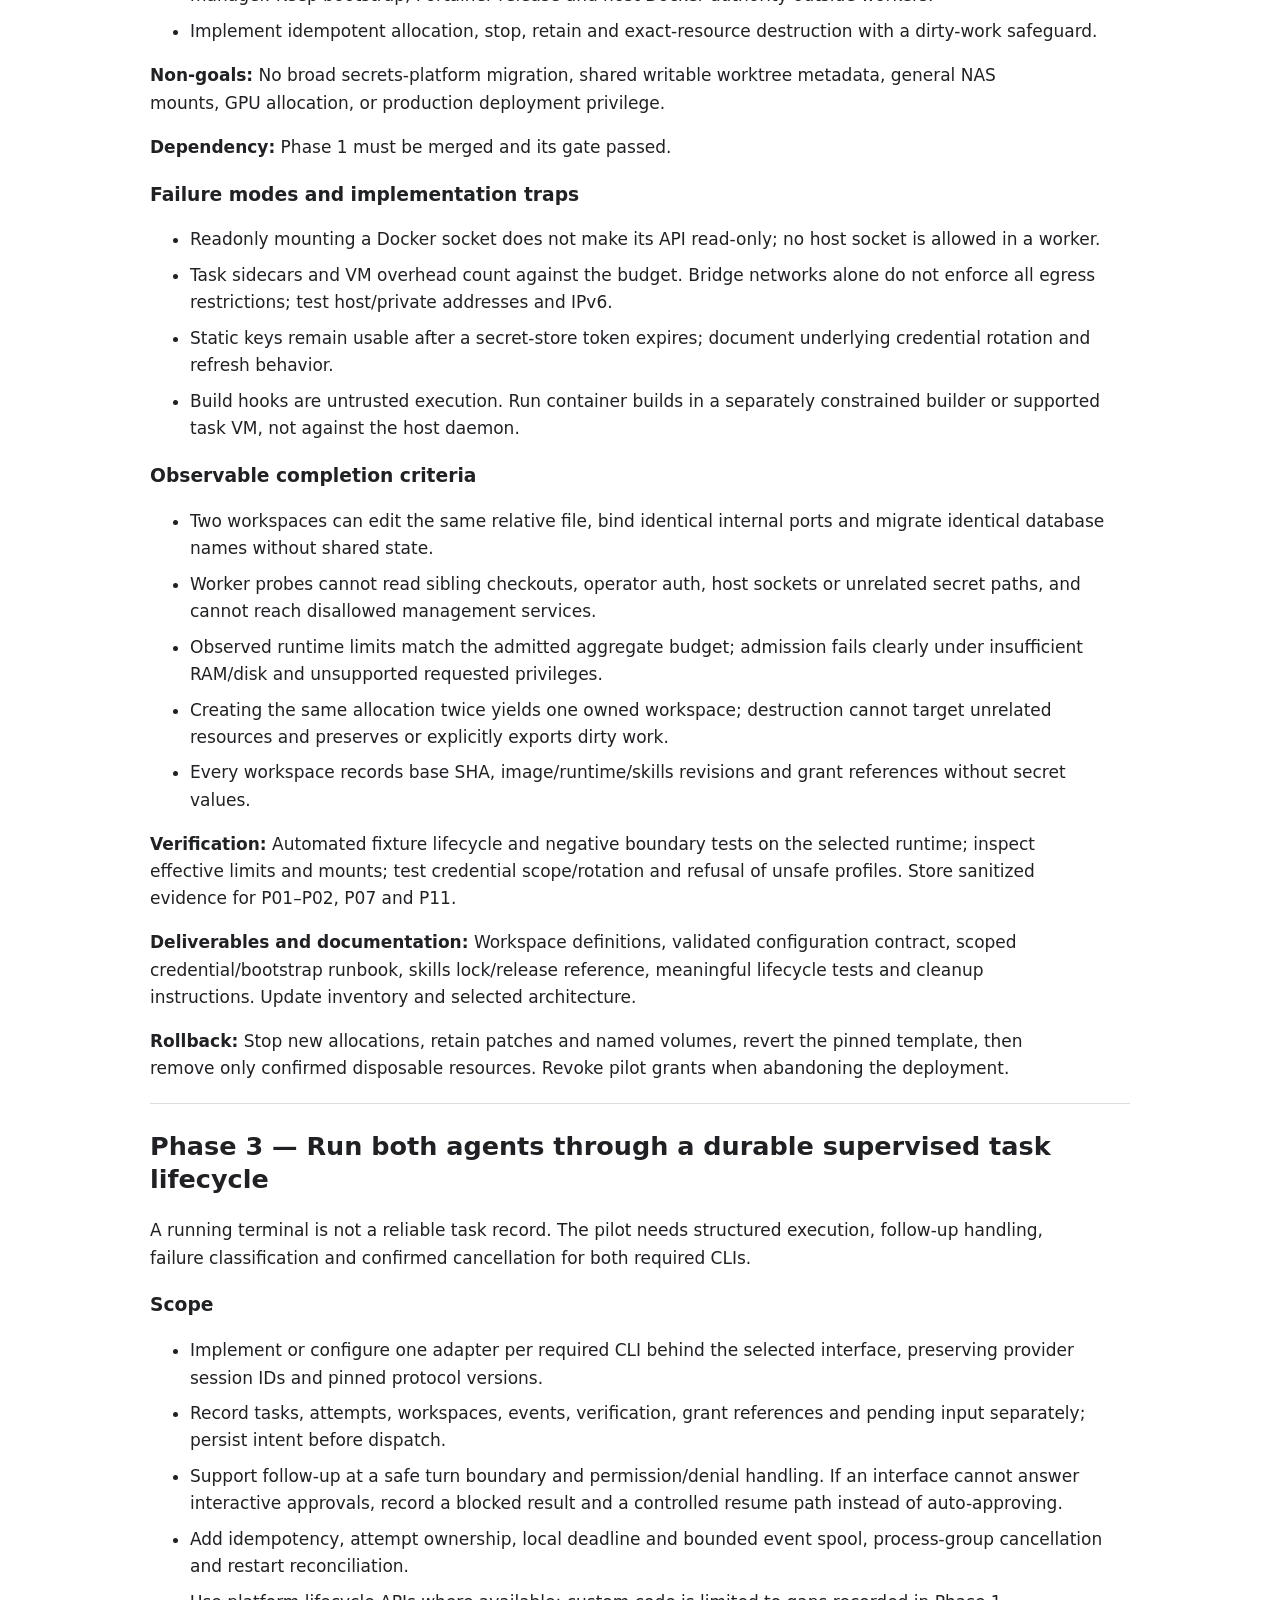
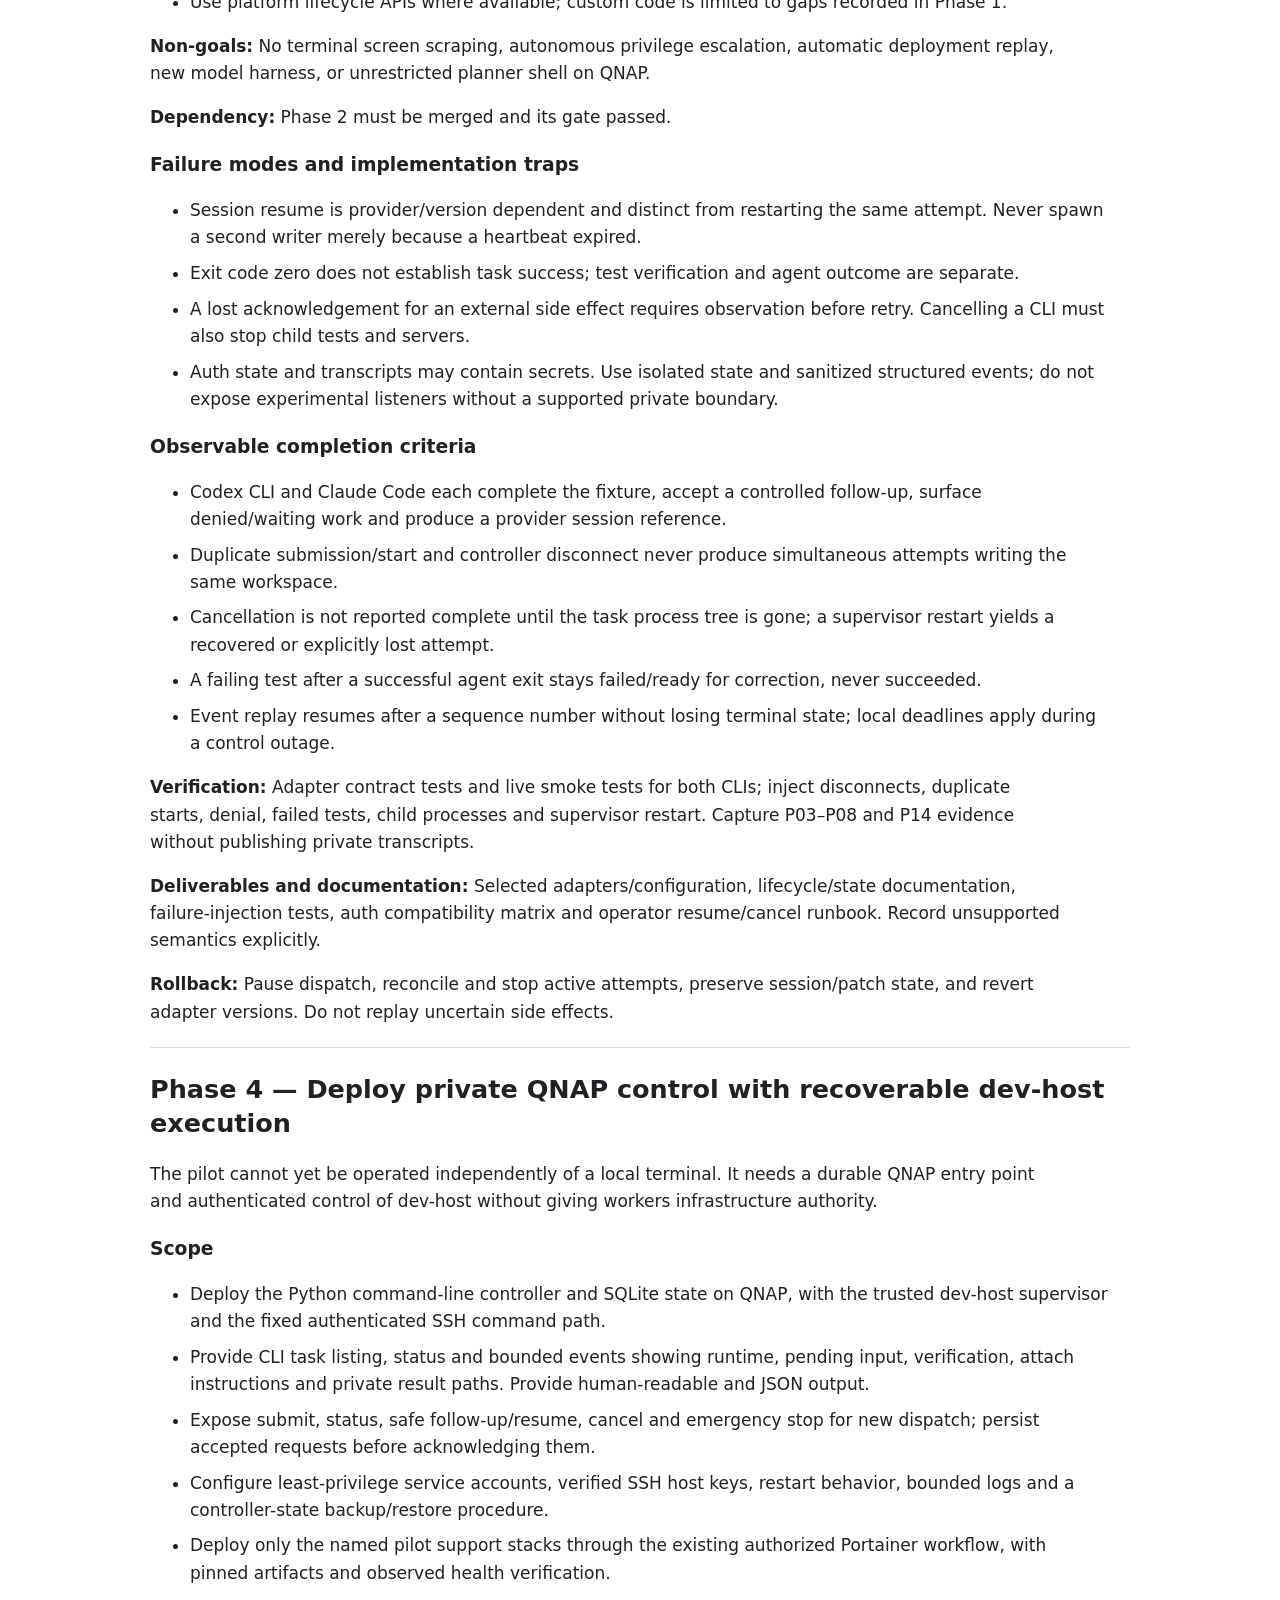
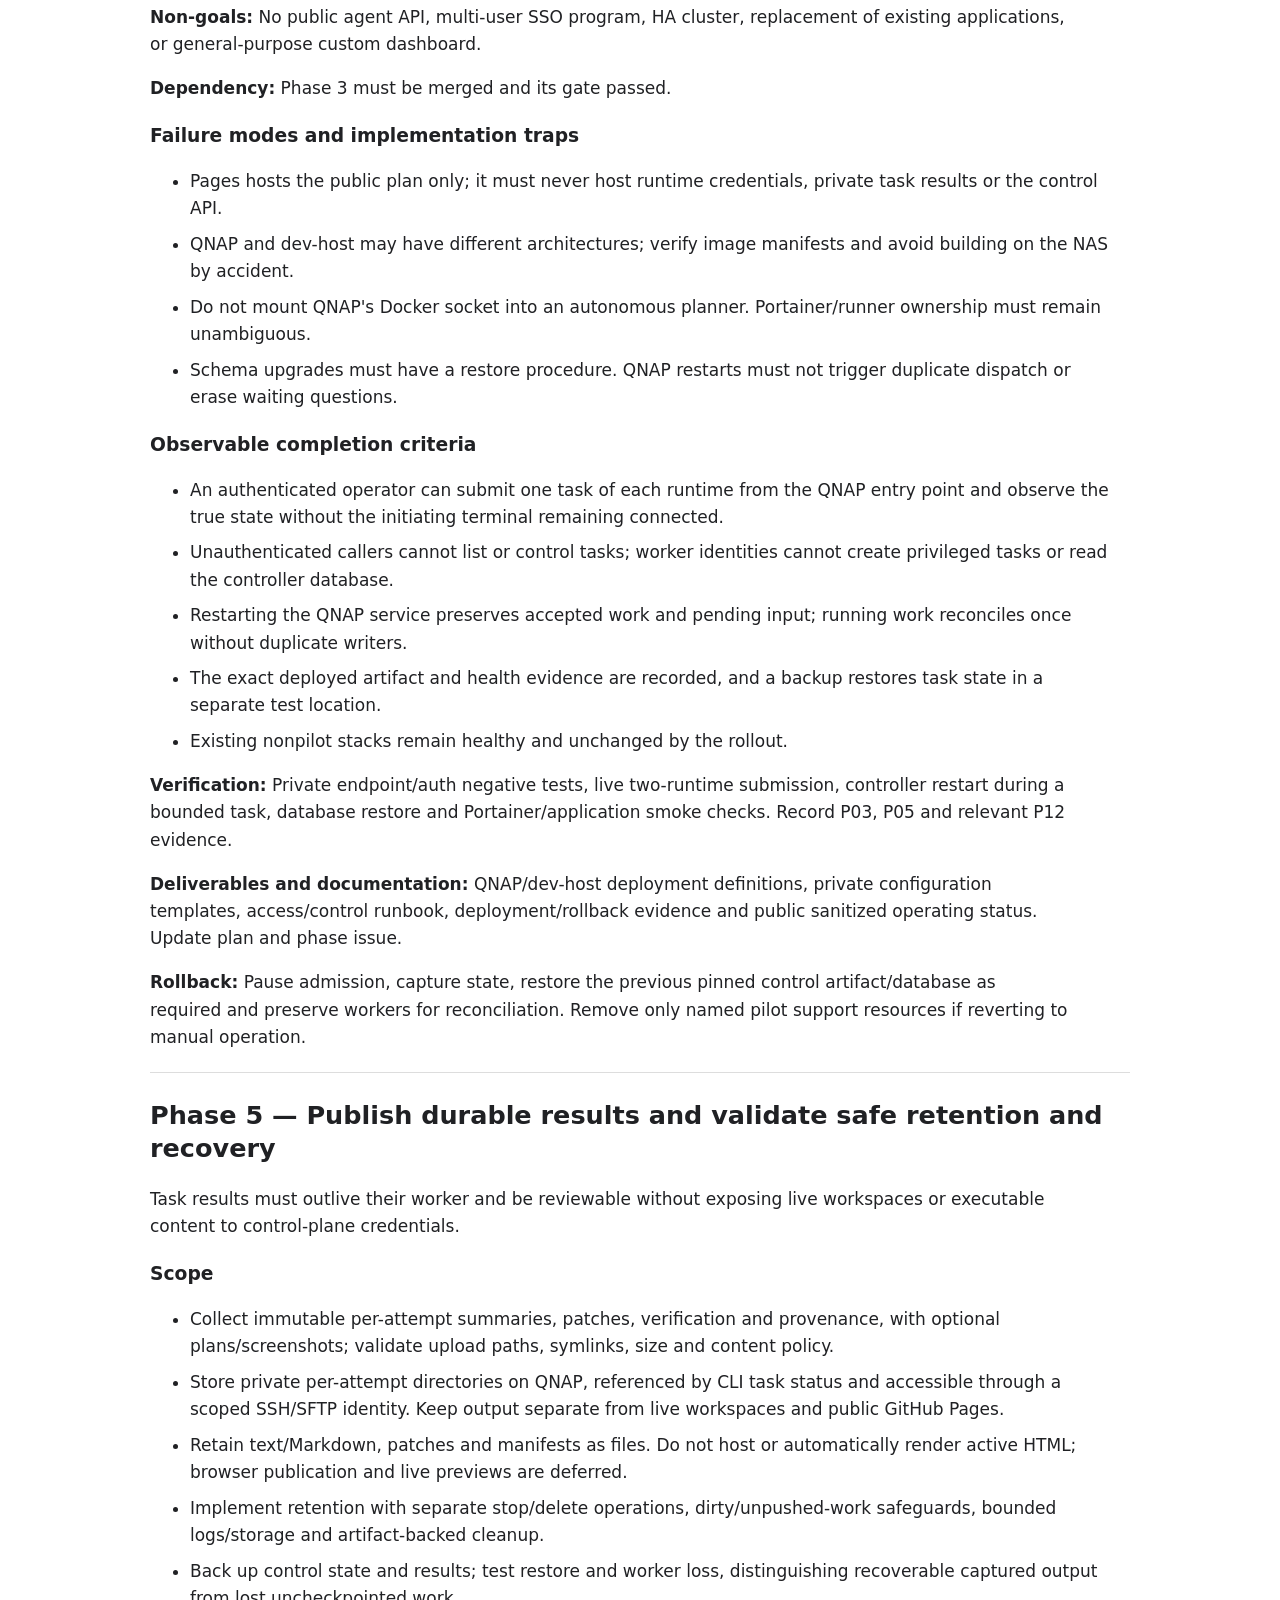
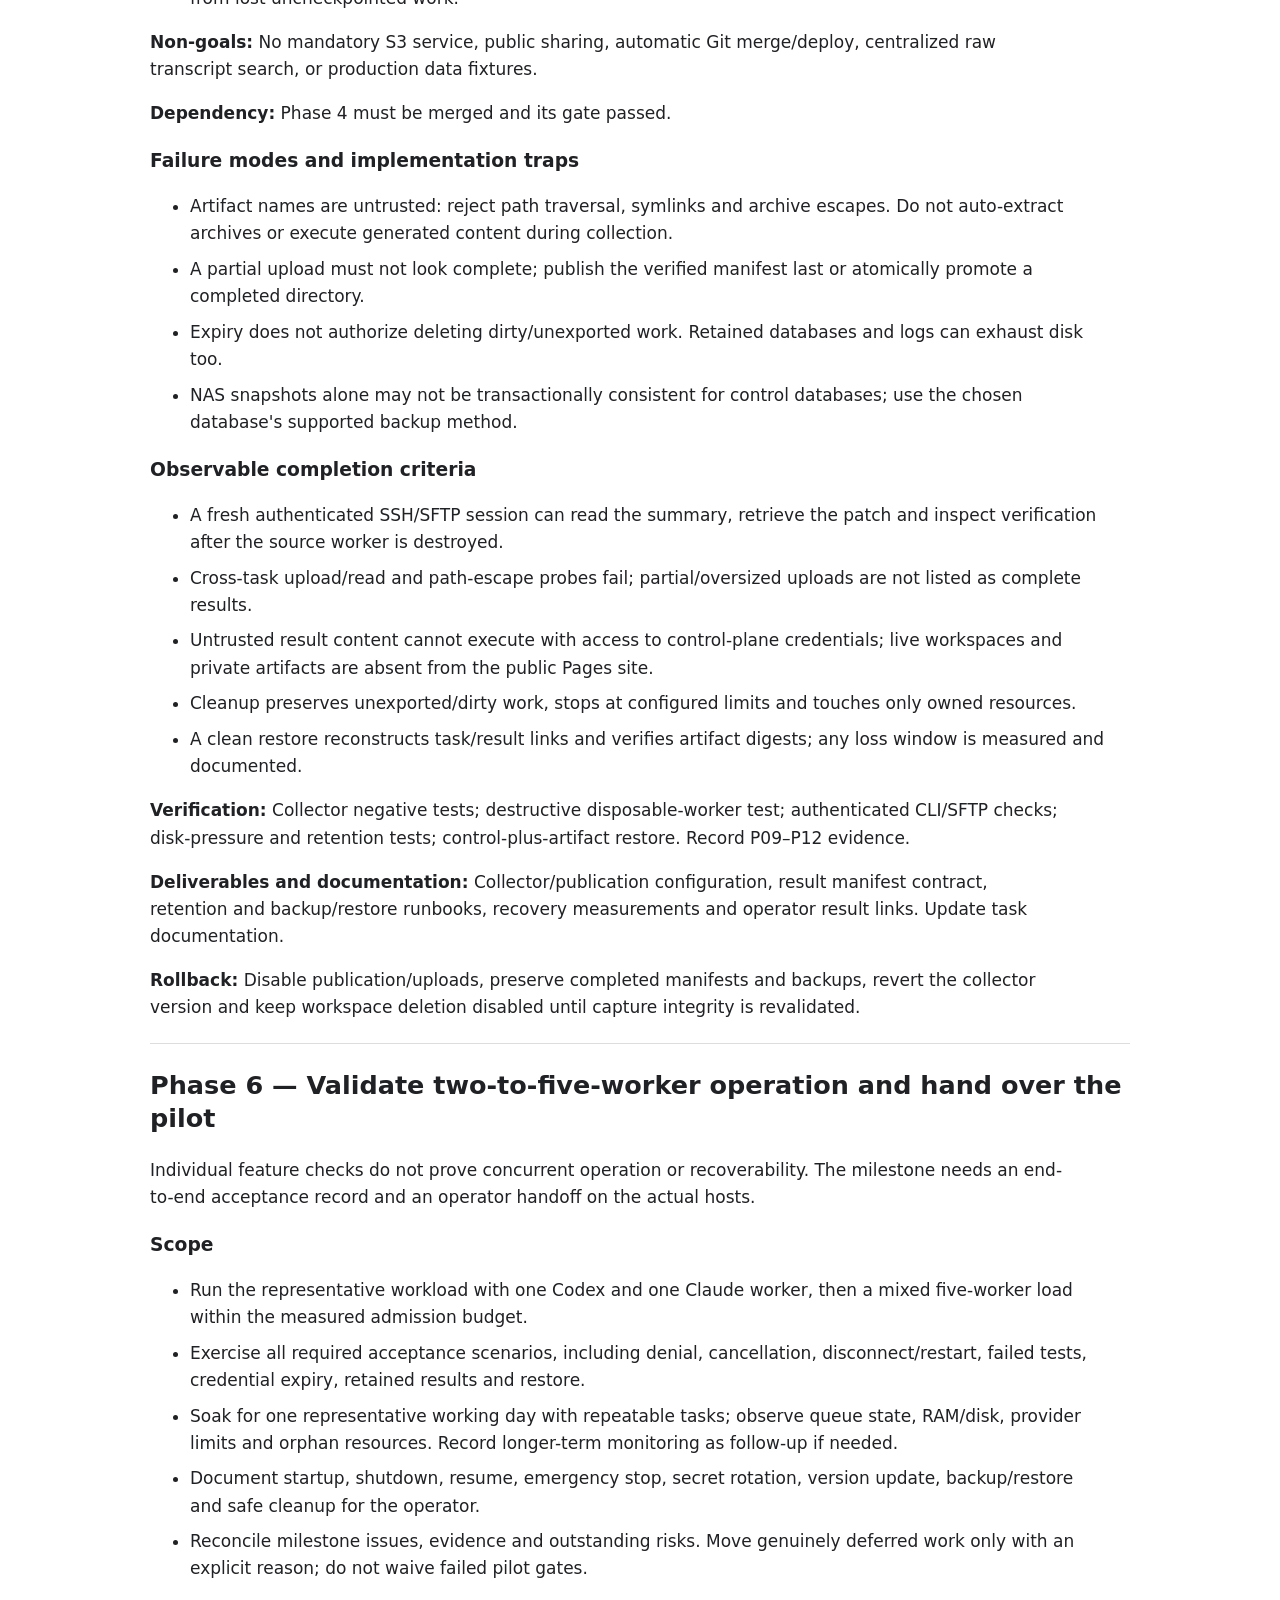
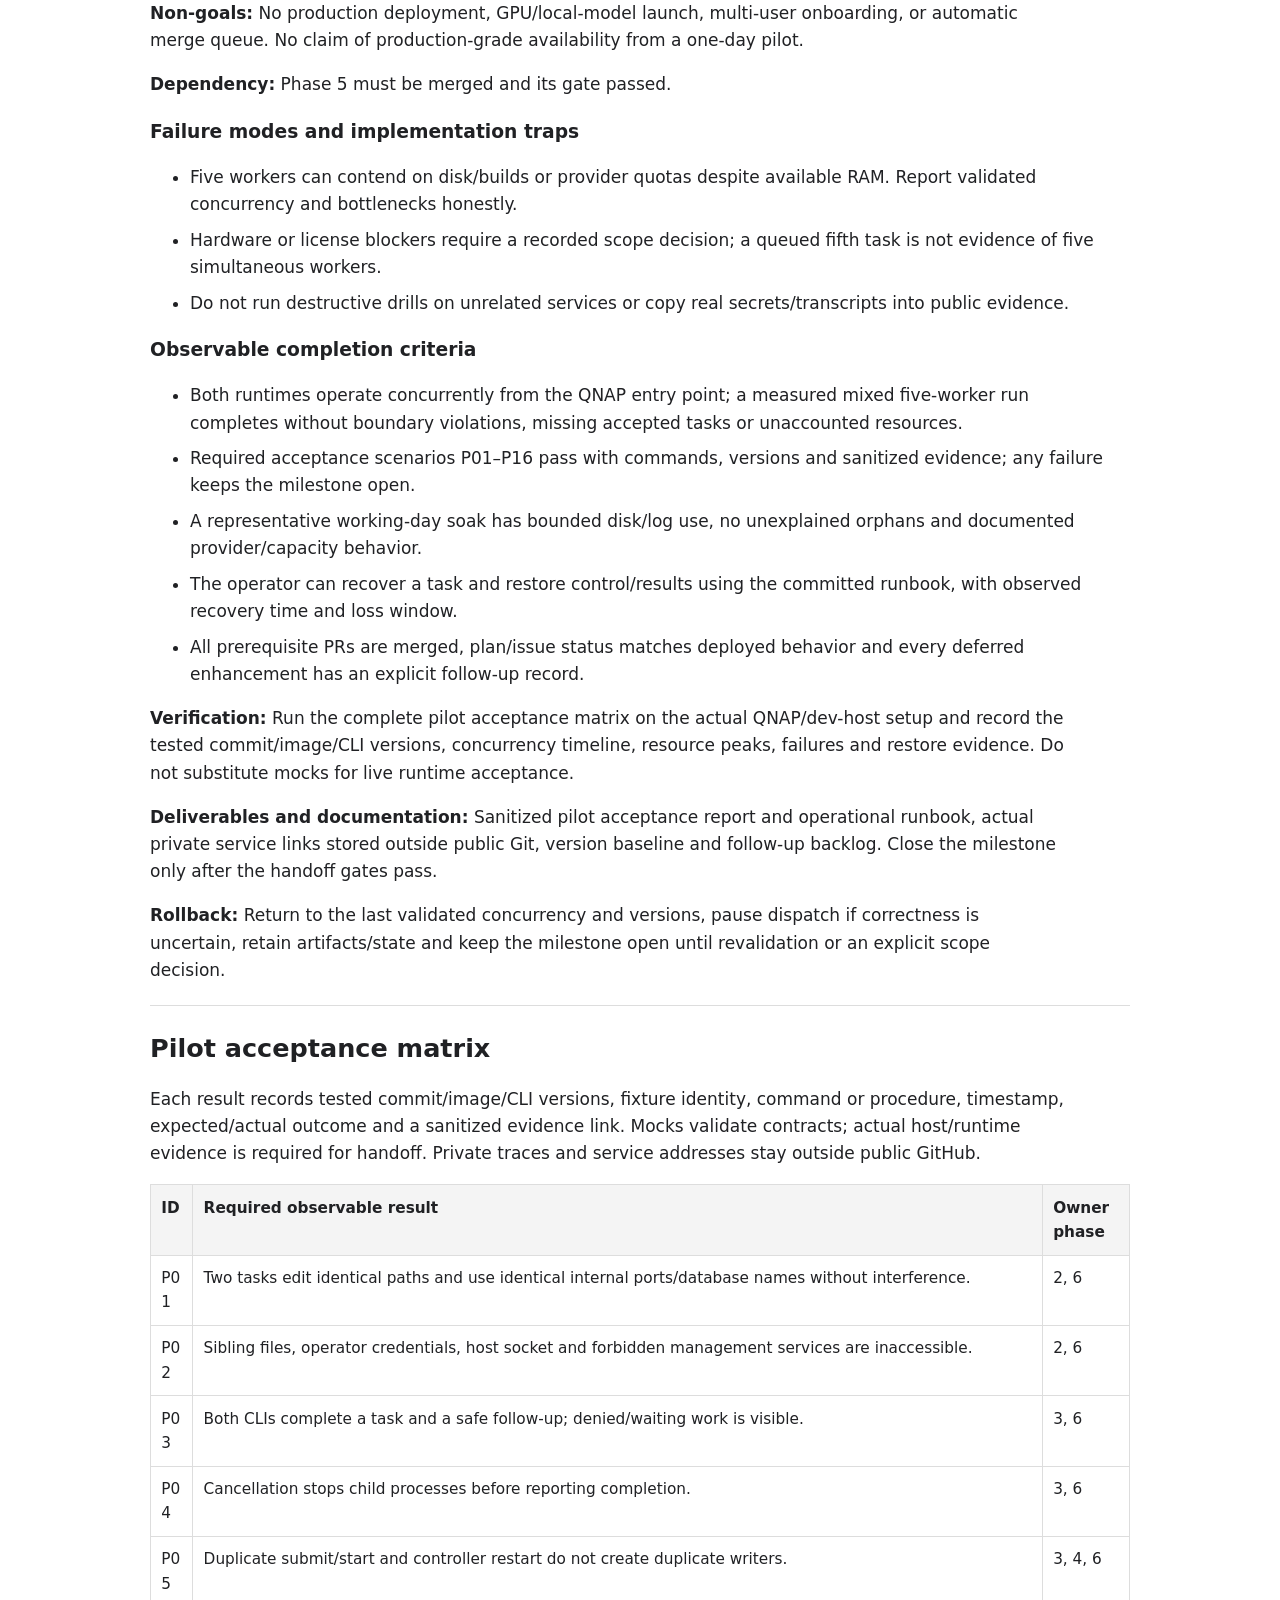
==== commit 2da532f9: "Finalize terminal-first pilot and add private configuration wizard" ====
--- a/docs/pilot/index.html
+++ b/docs/pilot/index.html
@@ -12,10 +12,10 @@
 <a href="../index.html">Dev stack</a> · <a href="https://github.com/unearth4334/dev-stack">Repository</a> · <a href="#status">Phase status</a>
 </nav>
 <h1>Pilot v0.1: concurrent agent workspaces</h1>
-<p class="summary">Operate Codex CLI and Claude Code in isolated environments on dev-host, with a private QNAP control surface and durable, reviewable results. Start with two workers; validate a mixed workload at five.</p>
+<p class="summary">Operate Codex CLI and Claude Code in isolated environments on dev-host, with a private QNAP command-line controller and durable, reviewable results. Start with two workers; validate a mixed workload at five.</p>
 <section id="status">
 <h2>Status and delivery tracking</h2>
-<p>Planning baseline: September 10, 2026. No pilot services are deployed. The author design review and completed Copilot review are recorded in the <a href="https://github.com/unearth4334/dev-stack/blob/main/docs/pilot/review.md">review record</a> and <a href="https://github.com/unearth4334/dev-stack/pull/1">merged plan PR #1</a>. The merged plan was verified on Pages before the milestone and phase issues were created. Phase states below are a maintained snapshot; GitHub issues are the live work inventory.</p>
+<p>Planning baseline: September 11, 2026; web UI deferred by operator request. No pilot services are deployed. The author design review and completed Copilot review are recorded in the <a href="https://github.com/unearth4334/dev-stack/blob/main/docs/pilot/review.md">review record</a> and <a href="https://github.com/unearth4334/dev-stack/pull/1">merged plan PR #1</a>. The merged plan was verified on Pages before the milestone and phase issues were created. Phase states below are a maintained snapshot; GitHub issues are the live work inventory.</p>
 <p id="milestone-link">Milestone: <a href="https://github.com/unearth4334/dev-stack/milestone/1">Pilot v0.1 — concurrent agent workspaces</a>. No due date is committed until host access and the Phase 0 baseline are verified.</p>
 <table>
 <thead>
@@ -40,7 +40,7 @@
 <tr>
 <td>1</td>
 <td>
-<a href="#phase-1">Select the pilot workspace owner and agent control surface</a>
+<a href="#phase-1">Prove the terminal-first workspace and agent contracts</a>
 </td>
 <td>Phase 0 merged</td>
 <td id="issue-1"><a href="https://github.com/unearth4334/dev-stack/issues/3">#3</a> — Blocked on prerequisite</td>
@@ -104,27 +104,27 @@
 <p>Required outcomes are reproducible task environments, both agent runtimes, private remote operation, structured progress and follow-up, verified cancellation, restart reconciliation, scoped credentials, retained results and a demonstrated restore. The milestone ends with live two-to-five-worker evidence and an operator runbook.</p>
 <p>Confirmed inputs: dev-host has an Intel Ultra 7 265, 64 GiB RAM and RTX 5070 Ti. QNAP hosts control services in its local Portainer environment; dev-host is managed through Edge Agent Standard. Hardware is operator-reported, not independently inspected. OS, storage, QNAP headroom, authentication modes and private routing remain Phase 0 gates.</p>
 <p>The initial trust class is operator-approved repositories with synthetic development data. This is not a hostile multi-tenant service. Ordinary workers get neither production credentials nor host management authority. If required repositories are untrusted or need privileged builds, choose an appropriate VM/microVM boundary before running them.</p>
-<p>Deferred work: GPU/local inference, multi-user SSO, high availability, Kubernetes, a custom general-purpose UI, mandatory central secret-manager migration, public previews, S3 storage, automated Git integration/deployment and comprehensive transcript analytics. A protected existing secret store and narrow injection are sufficient for the pilot if its scope and rotation tests pass. These deferrals do not waive credential isolation, private results or recovery.</p>
+<p>Deferred work: GPU/local inference, multi-user SSO, high availability, Kubernetes, all runtime web UIs (including Coder/OpenHands), browser terminals, dashboards, mandatory central secret-manager migration, public previews, S3 storage, automated Git integration/deployment and comprehensive transcript analytics. A protected existing secret store and narrow injection are sufficient for the pilot if its scope and rotation tests pass. These deferrals do not waive credential isolation, private results or recovery.</p>
 <p>Planning and issue publication are authorized setup work. Each future live rollout must identify its exact target and follow the existing deployment workflow. A milestone or installed skill does not give a coding worker unrestricted deployment authority.</p>
 </section>
 <section id="design">
-<h2>Proposed design and ownership</h2>
-<pre aria-label="Logical architecture">Operator browser / CLI
+<h2>Pilot design and ownership</h2>
+<pre aria-label="Logical architecture">Operator: Termius / CLI
           |
           v
-QNAP: private entry + selected control service + durable state
+QNAP: SSH command entry + Python controller + SQLite state
           | private authenticated control
           v
-dev-host: trusted workspace owner / supervisor
+dev-host: trusted fixed-template Docker runner / supervisor
           |                     |
           v                     v
 Task A: Codex CLI         Task B: Claude Code
 checkout + home           checkout + home
 services + limits         services + limits
           \                     /
-           -- validated results --&gt; QNAP private publication
+           -- validated results --&gt; QNAP private result directories
 
-Portainer owns support stacks; the selected workspace owner
+Portainer owns support stacks; the trusted runner
 owns task resources. Public GitHub Pages serves this plan only.</pre>
 <p>A workspace is the filesystem and execution boundary; a session is the provider conversation; an attempt is one bounded execution. Keep their identifiers and lifecycles separate. The task contract records project profile, resolved base commit, pinned runtime/image/skills, limits, grant references and result requirements. The <a href="https://github.com/unearth4334/dev-stack/blob/main/examples/task.example.json">existing manifest</a> remains illustrative until Phase 2 validates a concrete schema; never interpret arbitrary manifest fields as shell commands.</p>
 <p>Control persists intent before acknowledging or dispatching it. A local supervisor owns each attempt and confirms process-tree termination. An expired lease marks uncertainty; reconciliation must prove the old writer stopped before retrying. During a short controller outage, already authorized work runs only until its local deadline and spools bounded events. New tasks/grants wait. External side effects are observed before replay.</p>
@@ -133,20 +133,22 @@
 <p>Initial admission settings: two ordinary tasks at 4 GiB each, two CPU-equivalent quota each, and one heavy build at a time. The provisional 64 GiB budget reserves 16 GiB for host/existing services, 8 GiB for support/headroom and 40 GiB for aggregate tasks. Include sidecars and VM overhead; revise from measured available RAM and disk. Five 8 GiB tasks exhaust that task allowance. The GPU is outside ordinary profiles.</p>
 </section>
 <section id="alternatives">
-<h2>Platform selection and consequential trade-offs</h2>
-<p>Phase 1 selects concrete components before implementation. Coder Workspaces is the first environment-management candidate; test QNAP placement, dev-host provisioning and edition entitlement. Coder's native agent is optional and cannot replace the required CLIs by assumption. OpenHands Agent Canvas is the first agent-UI candidate, subject to adapter compatibility and mitigation of its documented shared-origin editor/backend-key risk. A fixed-template native runner plus a private index is the fallback, not a mandate to build a new framework.</p>
-<p>Choose one lifecycle owner for each resource. Portainer may observe task containers but must not compete with their workspace controller. Its Standard Edge tunnel does not provide general-purpose SSH, preview or Terraform connectivity. Use structured agent interfaces; Termius with mosh plus tmux is the preferred human terminal access path; SSH plus tmux is a reconnect-and-reattach fallback. Experimental transports must be tested at pinned versions and contained behind the selected private interface.</p>
-<p>Docker Sandboxes or another established VM runtime is a conditional isolation option when the host and workload warrant it. Vibe Kanban's company shutdown/community transition and Daytona's unmaintained public core make them reference designs rather than foundations for this pilot. Source evidence and qualifications are in the <a href="https://github.com/unearth4334/dev-stack/blob/main/docs/research.md">research report</a>.</p>
+<h2>Selected baseline and compatibility gates</h2>
+<p>Use a small Python command-line controller on QNAP, SQLite on QNAP-local storage, and a trusted Python supervisor on dev-host driving fixed Docker templates. Portainer owns only pilot support stacks; the runner alone owns per-task containers, networks and volumes. Use independent clones and nonroot task containers. This is the selected pilot direction, conditional on Phase 0 host compatibility and Phase 1 boundary tests, not an invitation to repeat the product search.</p>
+<p>Use SSH with a dedicated restricted service identity for structured QNAP-to-dev-host requests, carrying validated JSON to a fixed command without constructing shell commands from task input. Human access uses Termius with mosh plus tmux; SSH plus tmux is the fallback. Attach through a task-ID allowlist to tmux inside the task container. The operator gateway may request attach/status/cancel; agent processes do not receive its host authority. Mosh UDP must travel over the private network independently of the Portainer Edge tunnel.</p>
+<p>Docker shares a host kernel and is the baseline for trusted personal repositories with synthetic data, not hostile workloads. <a href="https://docs.docker.com/engine/security/">Docker daemon access is privileged</a>; only the reviewed runner receives it. Phase 1 proves network restrictions and effective limits on the actual host. If these cannot be enforced, or the fixture needs privileged/internal Docker builds, record a VM or separate-builder decision before proceeding. No worker gets the host Docker socket.</p>
+<p>Defer Coder, OpenHands Canvas, a custom dashboard, HTTP control APIs and browser result publication. Preserve the earlier product research as background. Use command-line status/events and private SFTP/downloadable artifacts for the pilot. Shared skills remain reviewed Git content pinned to a revision; use existing protected credentials rather than deploying a new secrets platform.</p>
 </section>
 <section id="sequencing">
 <h2>Phases and sequencing</h2>
-<p>Deliver one pull request per phase issue. Phase 0 is ready for investigation; each later phase starts only after its prerequisite PR is merged and its gate passes. Phase 1 must update downstream issues with selected components before implementation. Do not couple unmerged branches. Estimated total is roughly 8–15 engineering days plus one representative working-day soak; revise after inventory and platform selection, and do not treat this as a due-date promise.</p>
+<p>Deliver one pull request per phase issue. Phase 0 is ready for investigation; each later phase starts only after its prerequisite PR is merged and its gate passes. Phase 1 must record tested versions and contracts in downstream issues before implementation. Do not couple unmerged branches. Estimated total is roughly 8–15 engineering days plus one representative working-day soak; revise after inventory and compatibility testing, and do not treat this as a due-date promise.</p>
 </section>
 <section id="phase-0">
 <h2>Phase 0 — Verify hosts, access, authentication, and pilot workload</h2>
 <p>Only reported hardware and intended placement are known. OS, QNAP capacity, credentials, private routing, and representative test workloads are not verified, so a deployable topology cannot yet be selected.</p>
 <h3>Scope</h3>
 <ul>
+<li>Collect user-local settings with the configuration wizard described in <a href="https://github.com/unearth4334/dev-stack/blob/main/docs/configuration.md">configuration and variables</a>; unknown values remain explicit blockers. Configuration alone is not verified inventory.</li>
 <li>Complete a sanitized inventory of QNAP and dev-host, including OS/runtime, local disk, cgroups/virtualization, existing workloads and spare capacity.</li>
 <li>Verify exact Portainer environments, TLS trust, edition and read-only diagnostics; establish a private control path independent of the Edge tunnel.</li>
 <li>Confirm supported authentication for both Codex CLI and Claude Code, provider limits, operator access and authorized test targets.</li>
@@ -177,47 +179,39 @@
 <strong>Rollback:</strong> Remove disposable authentication-test environments and revoke temporary credentials; do not change existing stacks.</p>
 </section>
 <section id="mobile-access">
-<h2>Mobile operator access</h2>
-<p>Phone usability is a pilot selection gate. Phase 0 records the operator's phone OS, browser, Termius version and private network access. Phase 1 tests the actual phone in portrait with the software keyboard open: browse two to five tasks, submit a prompt, read progress, respond to permission requests, cancel work and open retained results. Record scrolling, copy/paste and suspend/reopen behavior; desktop browser availability alone is insufficient.</p>
-<p><a href="https://docs.openhands.dev/openhands/usage/agent-canvas/mobile-access">OpenHands documents phone/tablet connectivity</a>, making Canvas a promising candidate, but this does not establish ergonomic suitability or remove its credential-isolation gate. <a href="https://coder.com/docs/user-guides/workspace-access/web-terminal">Coder documents a reconnecting web terminal</a>; its complete phone workflow remains unverified. Portainer remains the infrastructure console.</p>
-<p>The operator intends mosh for Termius phone access, not orchestration. <a href="https://www.termius.com/blog/8-tips-for-using-ai-agents-on-mobile-in-termius">Termius recommends tmux for remote process persistence and mosh for network changes</a>. Run the interactive agent inside tmux in its task workspace. Mosh handles temporary outages and roaming while its client session survives; after the client is closed, reconnect and attach to the existing tmux session. SSH plus tmux preserves work too, but requires SSH reconnection and reattachment. Neither approach survives termination of the workspace or host processes.</p>
-<p>Verify a private UDP route for mosh; the Portainer Edge tunnel is not that route. Test each CLI over Wi-Fi/cellular transitions, temporary loss, phone suspension and Termius force-close/reopen. Reattachment must not launch another agent. A structured/headless task is not automatically a tmux terminal: Phase 3 defines supported human handoff and enforces one active writer before any provider-session resume.</p>
+<h2>Mobile terminal access</h2>
+<p>The pilot has no runtime web UI. Phase 0 records phone OS, Termius version and the private network route. Phase 1 proves the operator can list tasks, attach to each CLI, enter prompts, respond to approvals, detach and cancel using the phone's software keyboard. Results are available through CLI/SFTP; public GitHub Pages continues to publish only this plan.</p>
+<p><a href="https://www.termius.com/blog/8-tips-for-using-ai-agents-on-mobile-in-termius">Termius recommends tmux for remote process persistence and mosh for network changes</a>. Run the interactive agent inside tmux in its task workspace. Mosh handles temporary outages and roaming while its client session survives; after the client is closed, reconnect and attach to the existing tmux session. SSH plus tmux requires reconnection and reattachment. Neither preserves processes through workspace termination or host reboot.</p>
+<p>Test Wi-Fi/cellular transitions, temporary loss, phone suspension and Termius force-close/reopen with both CLIs. Reattachment must not launch another agent. A headless task is not automatically an interactive terminal: Phase 3 defines an explicit handoff that stops and reconciles the existing attempt before provider-session resume. Never infer structured task state by scraping a tmux screen.</p>
 </section>
 <section id="phase-1">
-<h2>Phase 1 — Select the pilot workspace owner and agent control surface</h2>
-<p>The research shortlist has consequential compatibility and licensing uncertainties. Building a custom scheduler or adopting multiple controllers before testing them risks duplicate ownership and rework.</p>
-<h3>Scope</h3>
-<ul>
-<li>Run a timeboxed vertical trial of Coder Workspaces and OpenHands Agent Canvas where Phase 0 prerequisites permit; compare against a fixed-template native runner.</li>
-<li>Use one isolated disposable worker with a scoped credential for each required CLI. Exercise structured events, a follow-up turn, a denied action, cancellation and a retained patch.</li>
-<li>Record exact versions, supported transports, auth behavior, service placement, resource ownership and paid-feature dependencies.</li>
-<li>Pass the <a href="#mobile-access">mobile operator workflow</a> on the actual phone before selecting the UI; document any gap and its implementation owner.</li>
-<li>Select one workspace owner and one control path, with a narrow list of missing capabilities to implement. Evaluate microVMs only if the selected workload requires a stronger boundary or internal container builds.</li>
-</ul>
-<p>
-<strong>Non-goals:</strong> No indefinite product search, new general-purpose agent framework, mandatory replacement of Codex/Claude by a native platform agent, or production rollout.</p>
-<p>
-<strong>Dependency:</strong> Phase 0 must be merged and its gate passed.</p>
-<h3>Failure modes and implementation traps</h3>
-<ul>
-<li>Coder external-provisioner entitlement and remote Docker access must be verified; do not route Terraform through Portainer&#x27;s Edge tunnel by assumption.</li>
-<li>Canvas documents a shared-origin editor/backend-key risk; require a supported tested mitigation or reject that UI for the pilot.</li>
-<li>Native CLI wrappers and experimental transports must pass the required lifecycle/auth tests at pinned versions. Two conversations in one backend are not two isolated workers.</li>
-<li>No candidate may run trusted provisioning with repository-controlled mounts, hooks or templates outside the disposable task boundary.</li>
-</ul>
-<h3>Observable completion criteria</h3>
-<ul>
-<li>A committed decision records the winning composition, rejected alternatives, test evidence, license constraints and the sole owner of every resource.</li>
-<li>Both required CLIs complete the trial through the selected control interface; denial, cancellation and follow-up behavior are observable without screen scraping.</li>
-<li>The chosen topology supports private QNAP control and dev-host execution without unresolved credential or browser-origin blockers.</li>
-<li>Downstream phase scopes name concrete components; each remaining gap has an explicit implementation owner and acceptance criterion.</li>
-</ul>
-<p>
-<strong>Verification:</strong> Run the same fixture and control scenarios for each eligible candidate; capture sanitized events and measured startup/resource use. Timebox to two engineering days, recording any extension decision instead of silently expanding scope.</p>
-<p>
-<strong>Deliverables and documentation:</strong> Commit the selection record under docs/pilot/ and update the plan plus downstream issues before Phase 2 begins. Retain only reusable trial assets, with pinned versions; remove abandoned candidate configuration.</p>
-<p>
-<strong>Rollback:</strong> Remove trial services and credentials by exact ownership labels; restore the pre-trial resource inventory.</p>
+<h2>Phase 1 — Prove the terminal-first workspace and agent contracts</h2>
+<p>Validate the selected Docker/Python/SSH baseline on one disposable fixture before permanent provisioning. Coder/OpenHands evaluation and all web UI work are deferred.</p>
+<h3>Scope</h3>
+<ul>
+<li>Prove one fixed-template nonroot container, independent checkout/home and restricted network on dev-host; observe cgroup limits and deny access to sibling data, host sockets and management networks.</li>
+<li>Pin both CLI versions and test their documented structured execution, denial and resume interfaces. Separately prove interactive tmux attachment for each CLI from Termius.</li>
+<li>Define the fixed SSH JSON command boundary, task IDs, sole Docker owner, operator attach gateway and restricted service identity. No arbitrary remote shell or repository-controlled provisioning templates.</li>
+<li>Record exact versions, image digests, auth modes and a concrete fallback decision only if host/workload compatibility fails.</li>
+</ul>
+<p><strong>Non-goals:</strong> No web UI, product bake-off, general-purpose agent framework, new model harness, or permanent rollout.</p>
+<p><strong>Dependency:</strong> Phase 0 merged and its live inventory/auth gates passed.</p>
+<h3>Failure modes and implementation traps</h3>
+<ul>
+<li>Docker networks alone do not guarantee egress isolation. Prove host/private-address and IPv6 behavior before adopting the template.</li>
+<li>Portainer Edge is not an SSH or mosh tunnel. The phone and controller need verified private routes.</li>
+<li>Interactive tmux state and structured provider sessions are different contracts; unsupported handoff must block rather than create concurrent writers.</li>
+</ul>
+<h3>Observable completion criteria</h3>
+<ul>
+<li>Both CLIs complete the fixture, deny an ungranted action and demonstrate a safe follow-up at pinned versions.</li>
+<li>The actual phone can list and attach to task sessions; permissions and keyboard input work without a web UI.</li>
+<li>The selected topology has demonstrated isolation, private access and sole resource ownership, with no unresolved prerequisite for Phase 2.</li>
+<li>A committed contract names concrete components, remaining implementation work and its phase owner.</li>
+</ul>
+<p><strong>Verification:</strong> Disposable-host boundary probes and live CLI/Termius smoke tests with sanitized evidence. Timebox to two engineering days; record any extension.</p>
+<p><strong>Deliverables and documentation:</strong> Pinned baseline, SSH request/response and attach contracts, compatibility evidence, updated downstream scopes.</p>
+<p><strong>Rollback:</strong> Stop and remove only labeled disposable trial resources; revoke trial grants and retain the findings.</p>
 </section>
 <section id="phase-2">
 <h2>Phase 2 — Provision reproducible isolated workspaces with scoped credentials</h2>
@@ -298,10 +292,10 @@
 <p>The pilot cannot yet be operated independently of a local terminal. It needs a durable QNAP entry point and authenticated control of dev-host without giving workers infrastructure authority.</p>
 <h3>Scope</h3>
 <ul>
-<li>Deploy the selected control service/UI and durable state on QNAP, with a trusted supervisor or supported provisioner on dev-host and a private authenticated connection.</li>
-<li>Provide an operator task list showing runtime, task state, pending input, verification and links to task access/results. Reuse the selected UI; a simple authenticated index is sufficient if documented in Phase 1.</li>
+<li>Deploy the Python command-line controller and SQLite state on QNAP, with the trusted dev-host supervisor and the fixed authenticated SSH command path.</li>
+<li>Provide CLI task listing, status and bounded events showing runtime, pending input, verification, attach instructions and private result paths. Provide human-readable and JSON output.</li>
 <li>Expose submit, status, safe follow-up/resume, cancel and emergency stop for new dispatch; persist accepted requests before acknowledging them.</li>
-<li>Configure least-privilege service accounts, TLS, restart behavior, bounded logs and a controller-state backup/restore procedure.</li>
+<li>Configure least-privilege service accounts, verified SSH host keys, restart behavior, bounded logs and a controller-state backup/restore procedure.</li>
 <li>Deploy only the named pilot support stacks through the existing authorized Portainer workflow, with pinned artifacts and observed health verification.</li>
 </ul>
 <p>
@@ -312,7 +306,7 @@
 <ul>
 <li>Pages hosts the public plan only; it must never host runtime credentials, private task results or the control API.</li>
 <li>QNAP and dev-host may have different architectures; verify image manifests and avoid building on the NAS by accident.</li>
-<li>Do not mount QNAP&#x27;s Docker socket into an autonomous planner. Coder/Portainer/workspace ownership must remain unambiguous.</li>
+<li>Do not mount QNAP&#x27;s Docker socket into an autonomous planner. Portainer/runner ownership must remain unambiguous.</li>
 <li>Schema upgrades must have a restore procedure. QNAP restarts must not trigger duplicate dispatch or erase waiting questions.</li>
 </ul>
 <h3>Observable completion criteria</h3>
@@ -336,8 +330,8 @@
 <h3>Scope</h3>
 <ul>
 <li>Collect immutable per-attempt summaries, patches, verification and provenance, with optional plans/screenshots; validate upload paths, symlinks, size and content policy.</li>
-<li>Publish a private authenticated results index on QNAP, linked from task status. Keep published output separate from live workspaces and public GitHub Pages.</li>
-<li>Serve text/Markdown and downloads safely; render active HTML only on a verified isolated origin. Defer live application previews unless the fixture requires them.</li>
+<li>Store private per-attempt directories on QNAP, referenced by CLI task status and accessible through a scoped SSH/SFTP identity. Keep output separate from live workspaces and public GitHub Pages.</li>
+<li>Retain text/Markdown, patches and manifests as files. Do not host or automatically render active HTML; browser publication and live previews are deferred.</li>
 <li>Implement retention with separate stop/delete operations, dirty/unpushed-work safeguards, bounded logs/storage and artifact-backed cleanup.</li>
 <li>Back up control state and results; test restore and worker loss, distinguishing recoverable captured output from lost uncheckpointed work.</li>
 </ul>
@@ -347,21 +341,21 @@
 <strong>Dependency:</strong> Phase 4 must be merged and its gate passed.</p>
 <h3>Failure modes and implementation traps</h3>
 <ul>
-<li>Artifact names are untrusted: reject path traversal, symlinks and archive escapes. A shared origin or parent-domain cookie can expose backend keys.</li>
+<li>Artifact names are untrusted: reject path traversal, symlinks and archive escapes. Do not auto-extract archives or execute generated content during collection.</li>
 <li>A partial upload must not look complete; publish the verified manifest last or atomically promote a completed directory.</li>
 <li>Expiry does not authorize deleting dirty/unexported work. Retained databases and logs can exhaust disk too.</li>
 <li>NAS snapshots alone may not be transactionally consistent for control databases; use the chosen database&#x27;s supported backup method.</li>
 </ul>
 <h3>Observable completion criteria</h3>
 <ul>
-<li>A fresh authenticated browser can read the summary, download the patch and inspect verification after the source worker is destroyed.</li>
+<li>A fresh authenticated SSH/SFTP session can read the summary, retrieve the patch and inspect verification after the source worker is destroyed.</li>
 <li>Cross-task upload/read and path-escape probes fail; partial/oversized uploads are not listed as complete results.</li>
 <li>Untrusted result content cannot execute with access to control-plane credentials; live workspaces and private artifacts are absent from the public Pages site.</li>
 <li>Cleanup preserves unexported/dirty work, stops at configured limits and touches only owned resources.</li>
 <li>A clean restore reconstructs task/result links and verifies artifact digests; any loss window is measured and documented.</li>
 </ul>
 <p>
-<strong>Verification:</strong> Collector negative tests; destructive disposable-worker test; authenticated browser checks; disk-pressure and retention tests; control-plus-artifact restore. Record P09–P12 evidence.</p>
+<strong>Verification:</strong> Collector negative tests; destructive disposable-worker test; authenticated CLI/SFTP checks; disk-pressure and retention tests; control-plus-artifact restore. Record P09–P12 evidence.</p>
 <p>
 <strong>Deliverables and documentation:</strong> Collector/publication configuration, result manifest contract, retention and backup/restore runbooks, recovery measurements and operator result links. Update task documentation.</p>
 <p>
@@ -485,11 +479,19 @@
 <td>Pinned adapter upgrade/revert preserves required event, permission, auth and resume behavior.</td>
 <td>3, 6</td>
 </tr>
-<tr><td>P15</td><td>Actual phone completes task browsing, prompting, permission response, cancellation and result viewing with the software keyboard; suspend/reopen restores usable state.</td><td>1, 4, 6</td></tr>
-<tr><td>P16</td><td>Both interactive CLIs retain the same remote tmux session across network loss and client restart; reconnect/handoff creates no duplicate writer. Record mosh roaming and SSH fallback behavior separately.</td><td>3, 4, 6</td></tr>
+<tr>
+<td>P15</td>
+<td>Actual phone completes CLI task listing, tmux attachment, prompting, permission response, detach and cancellation with the software keyboard; private result paths are discoverable.</td>
+<td>1, 4, 6</td>
+</tr>
+<tr>
+<td>P16</td>
+<td>Both interactive CLIs retain the same remote tmux session across network loss and client restart; reconnect/handoff creates no duplicate writer. Record mosh roaming and SSH fallback behavior separately.</td>
+<td>3, 4, 6</td>
+</tr>
 </tbody>
 </table>
-<p>The earlier roadmap used A01–A15. This pilot uses P01–P16 to avoid confusing scope: automated merge testing (A12) and live application previews are deferred unless selected as necessary for the fixture. Private result publication and browser credential separation remain mandatory.</p>
+<p>The earlier roadmap used A01–A15. This pilot uses P01–P16 to avoid confusing scope: automated merge testing (A12) and live application previews are deferred. Private result access and credential separation remain mandatory; browser publication is deferred.</p>
 </section>
 <section id="release">
 <h2>Compatibility, release and rollback</h2>
@@ -507,7 +509,7 @@
 <h2>Open decisions and follow-up ownership</h2>
 <ul>
 <li>Phase 0: actual OS/storage/QNAP headroom, provider auth modes, private routing, trusted fixture, deployment target grants and budget.</li>
-<li>Phase 1: workspace/control products, license entitlement, kernel boundary, concrete adapter interfaces, and UI credential isolation.</li>
+<li>Phase 1: tested Docker boundary, pinned CLI versions, structured adapter contracts and restricted SSH/tmux gateway.</li>
 <li>Phase 2: enforceable resource limits, secret delivery backend and immutable skill distribution.</li>
 <li>Phase 4–5: private endpoint configuration, storage/backup method, measured recovery window and artifact content policy.</li>
 <li>Phase 6: validated routine concurrency and any deferred roadmap work, assigned to a follow-up record before closing the milestone.</li>
@@ -516,6 +518,7 @@
 </section>
 <section id="history">
 <h2>Decision history and references</h2>
+<p>September 11, 2026: operator deferred the runtime web UI. Selected a terminal-first Docker/Python/SSH baseline, private file artifacts and mosh/tmux phone access; added configuration collection before live inventory. Earlier UI research remains historical.</p>
 <p>September 11, 2026: plan PR #1 merged after author review, three Copilot review passes and green CI. Published the verified plan, created milestone 1 and staged phase issues #2–#8. All implementation phases remain open.</p>
 <p>September 10, 2026: narrowed the original platform roadmap to a runnable pilot. Moved product selection before permanent implementation, made scoped credentials a prerequisite for live execution, and separated public planning from private runtime artifacts. Kept central secret-manager migration, GPU work and automated releases as later platform work.</p>
 <ul>
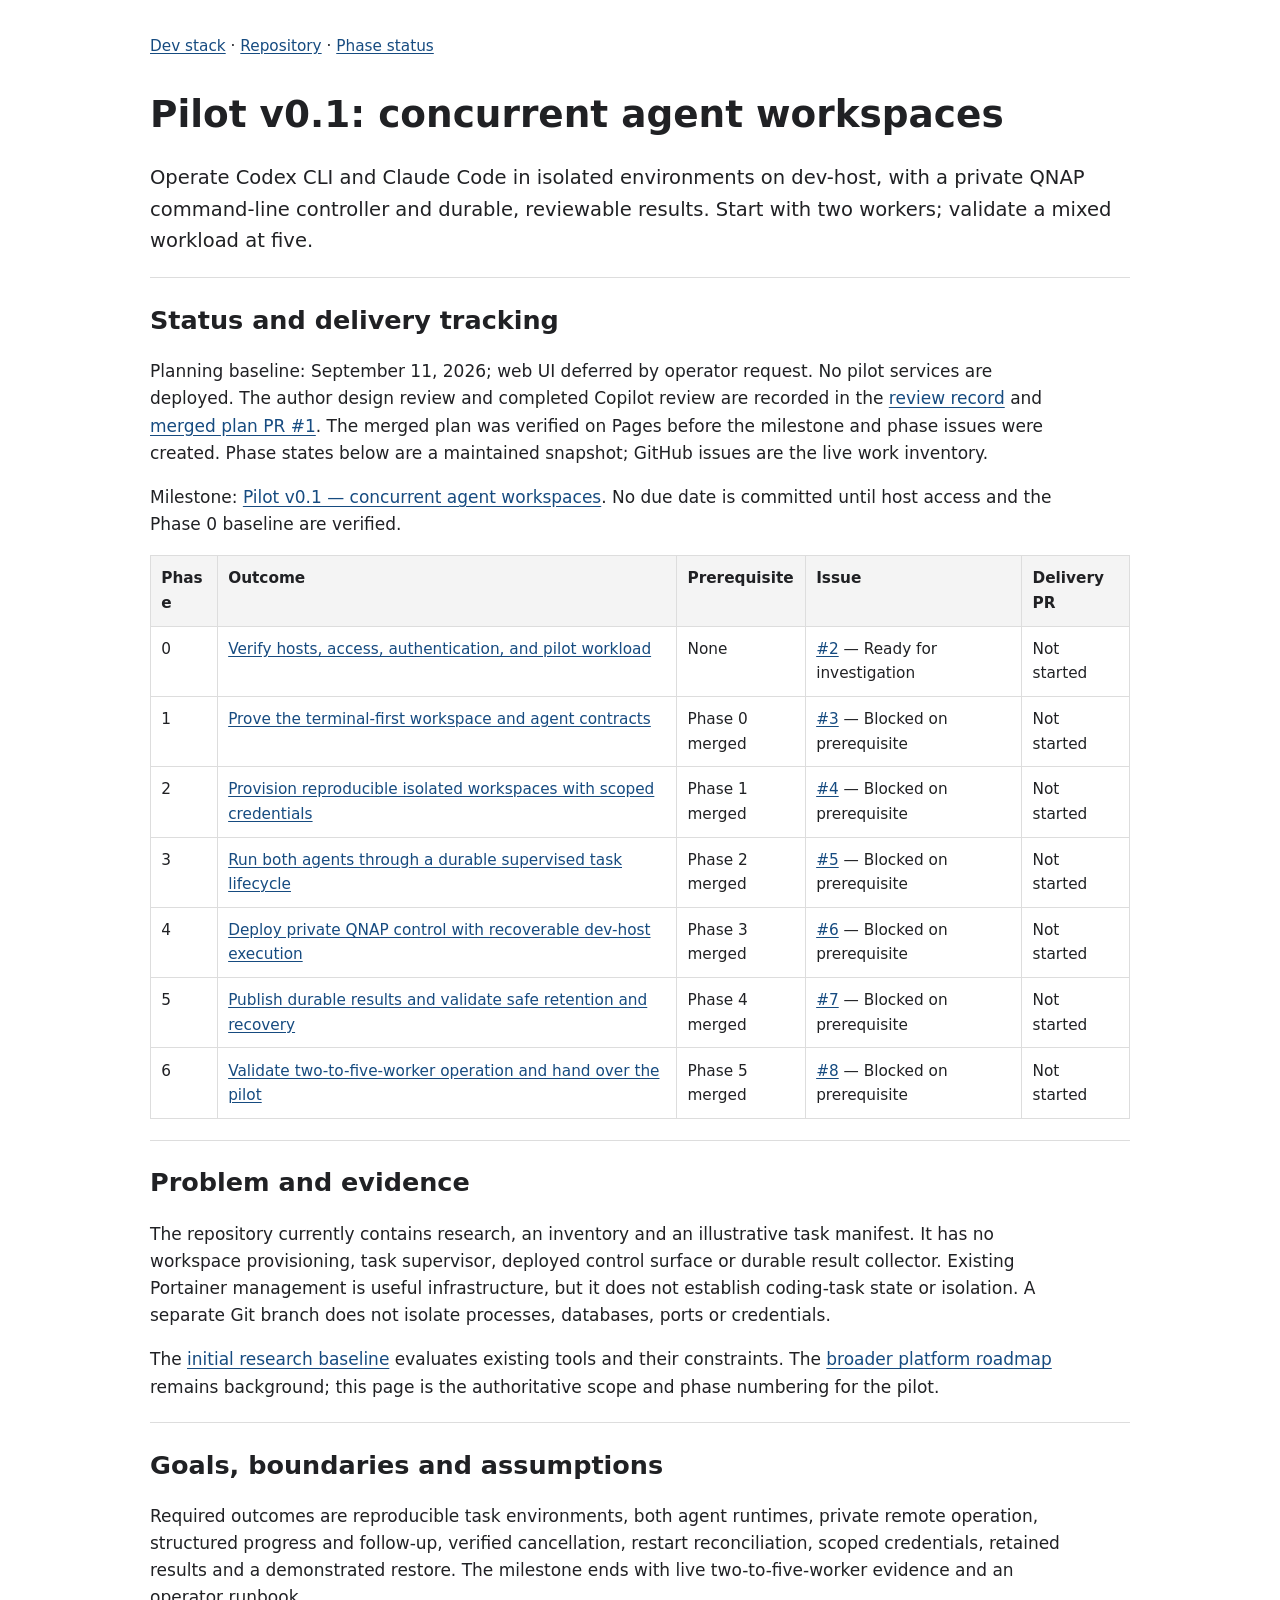
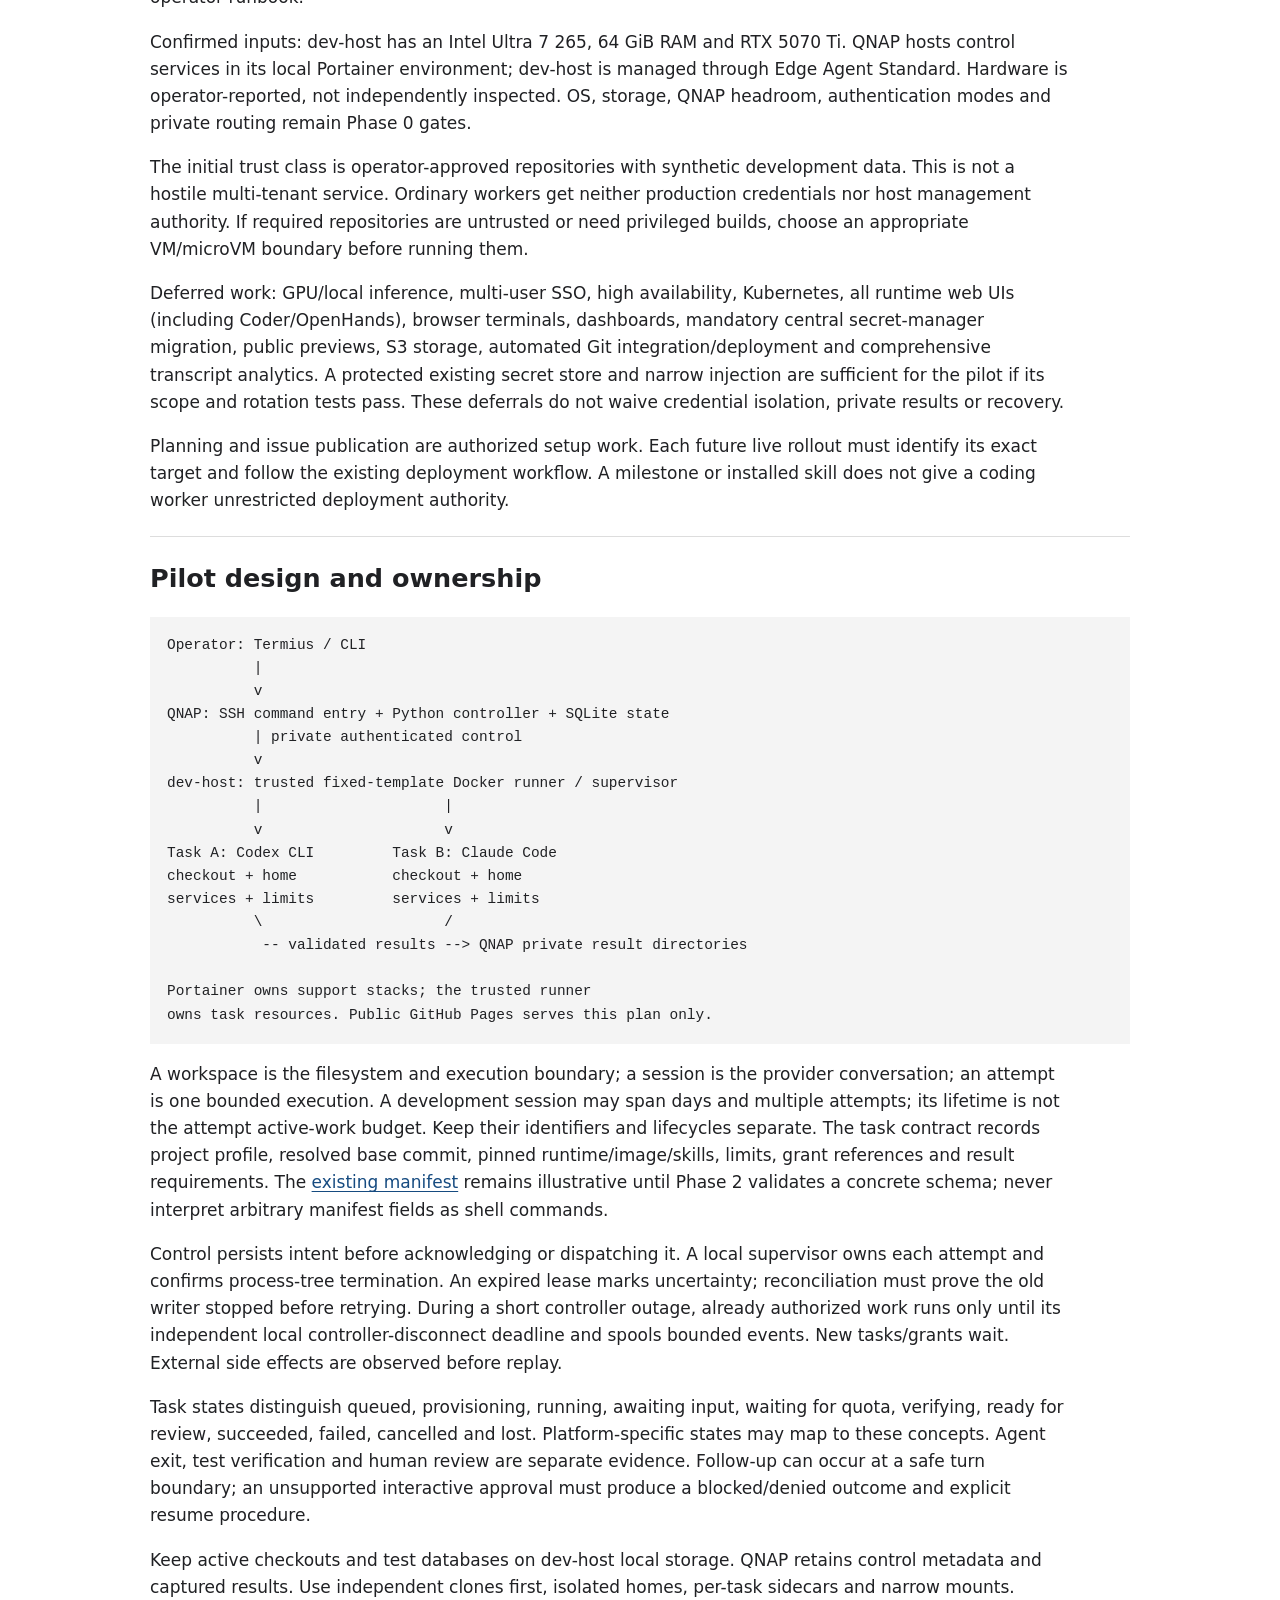
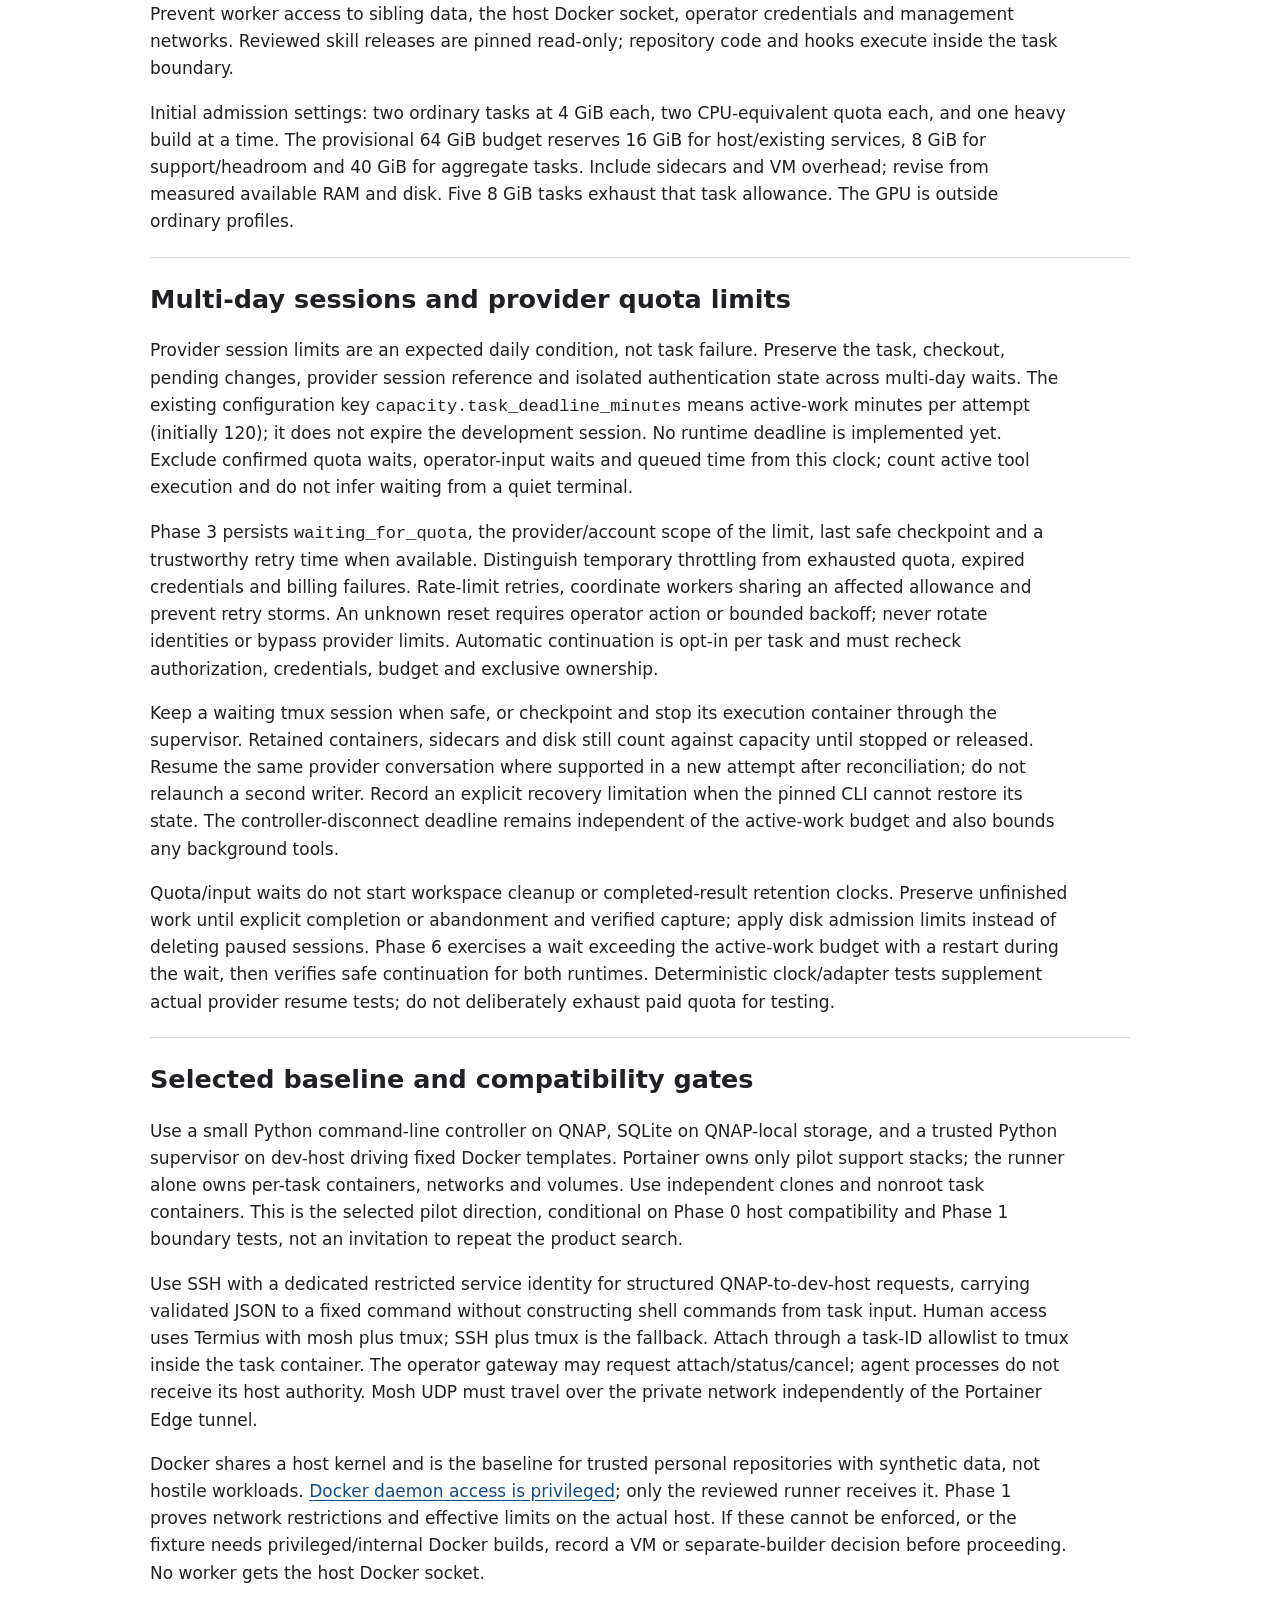
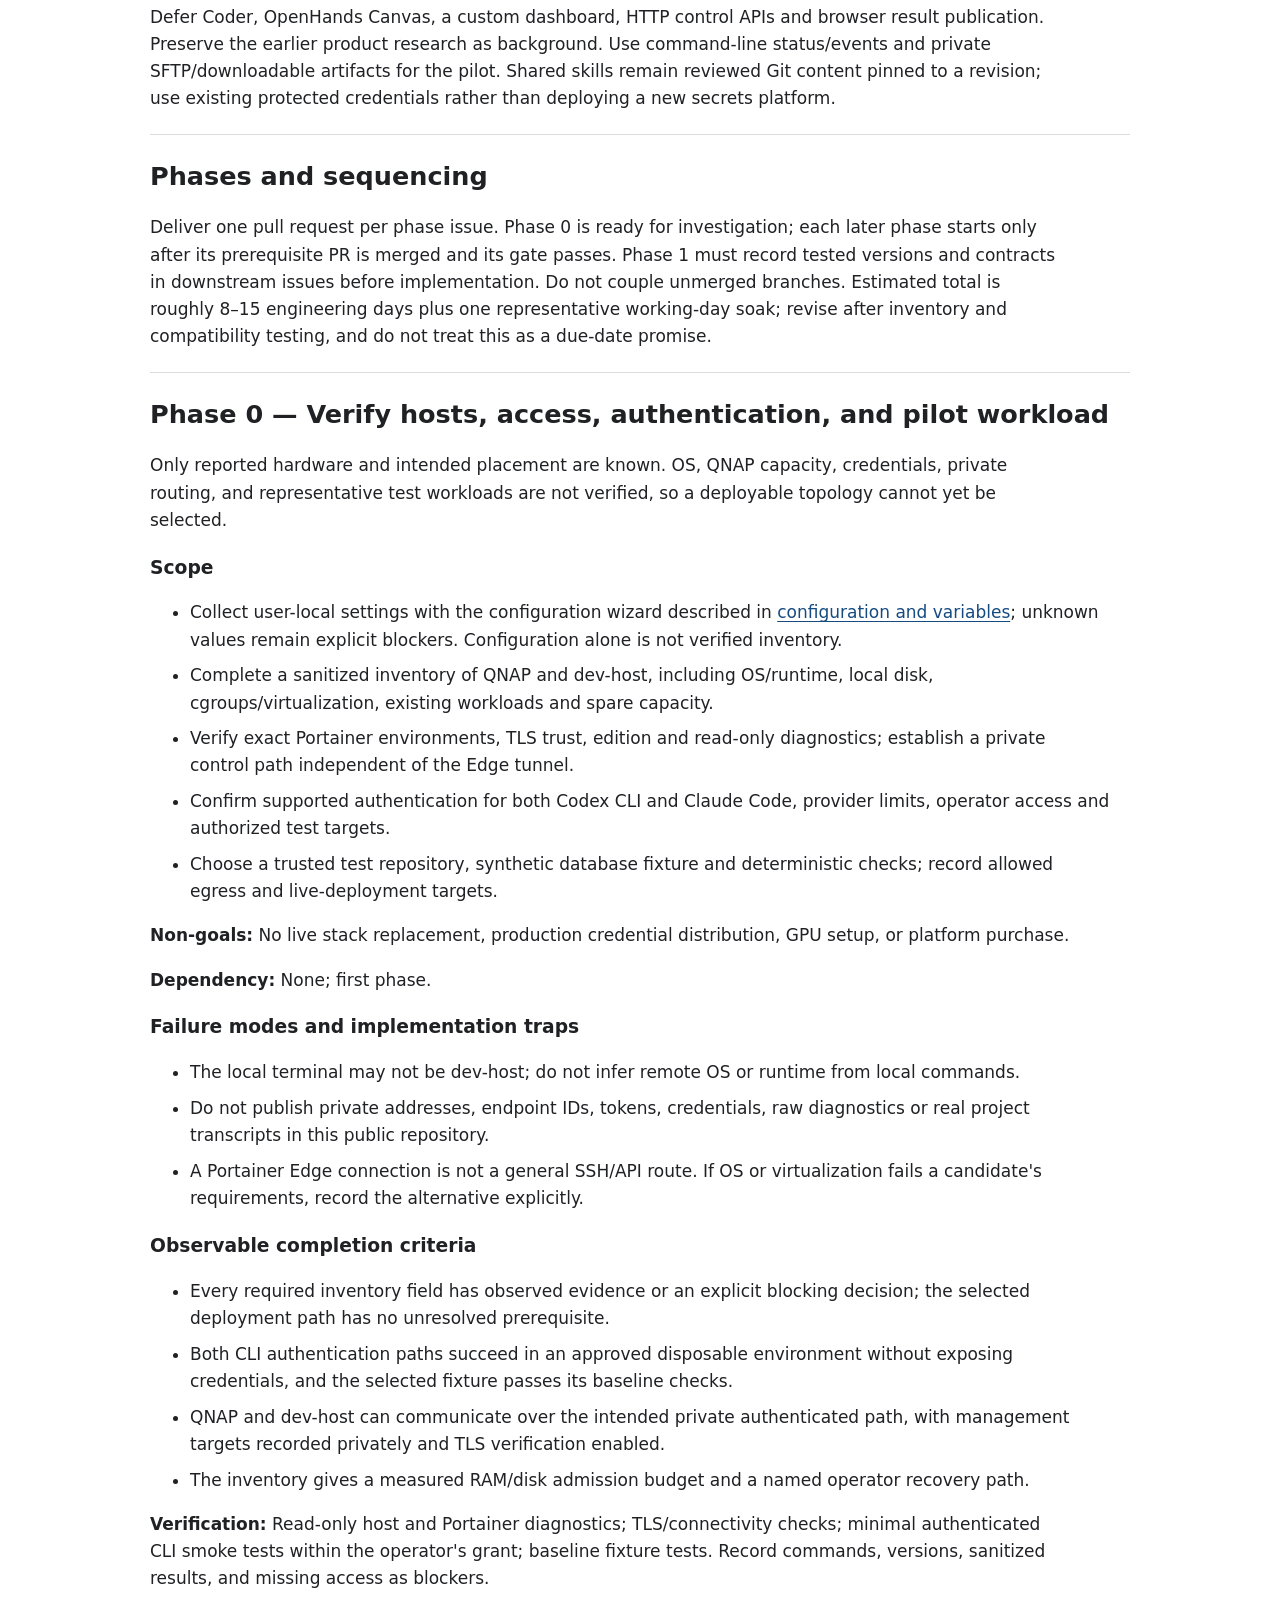
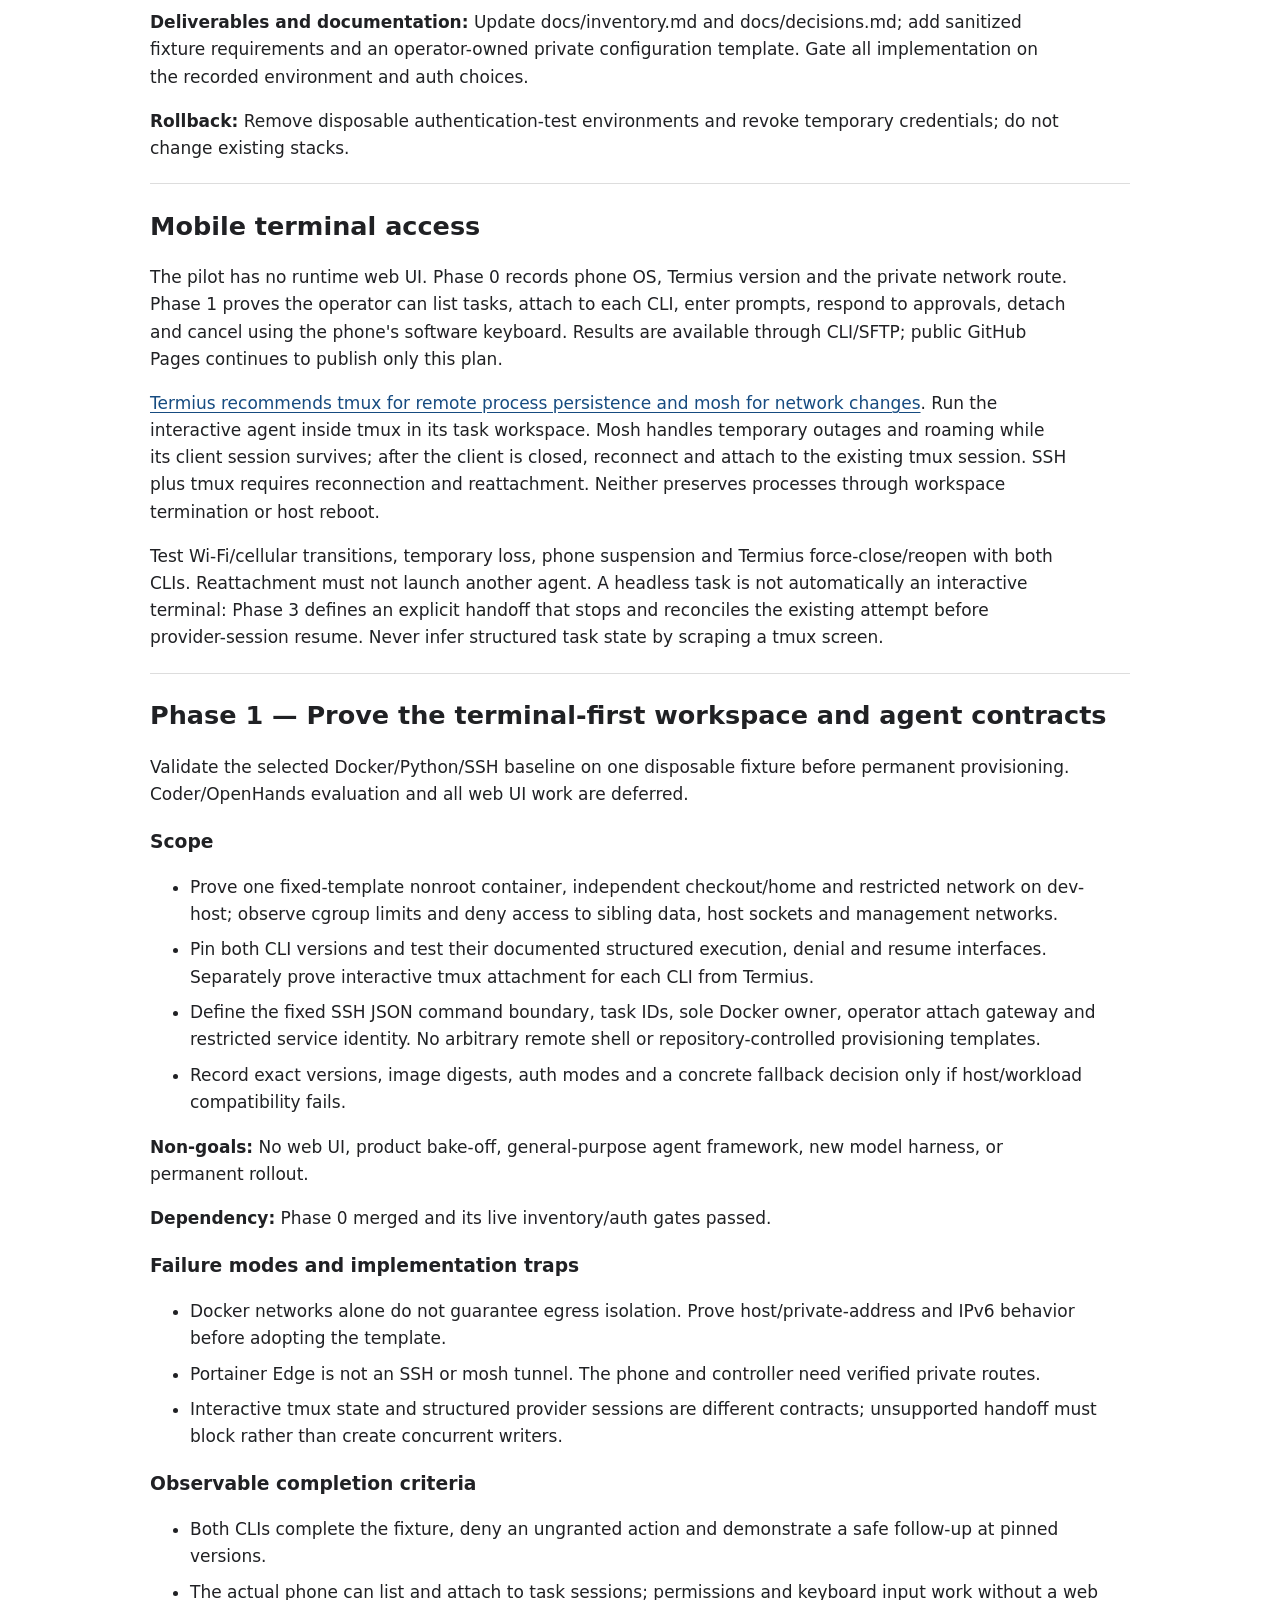
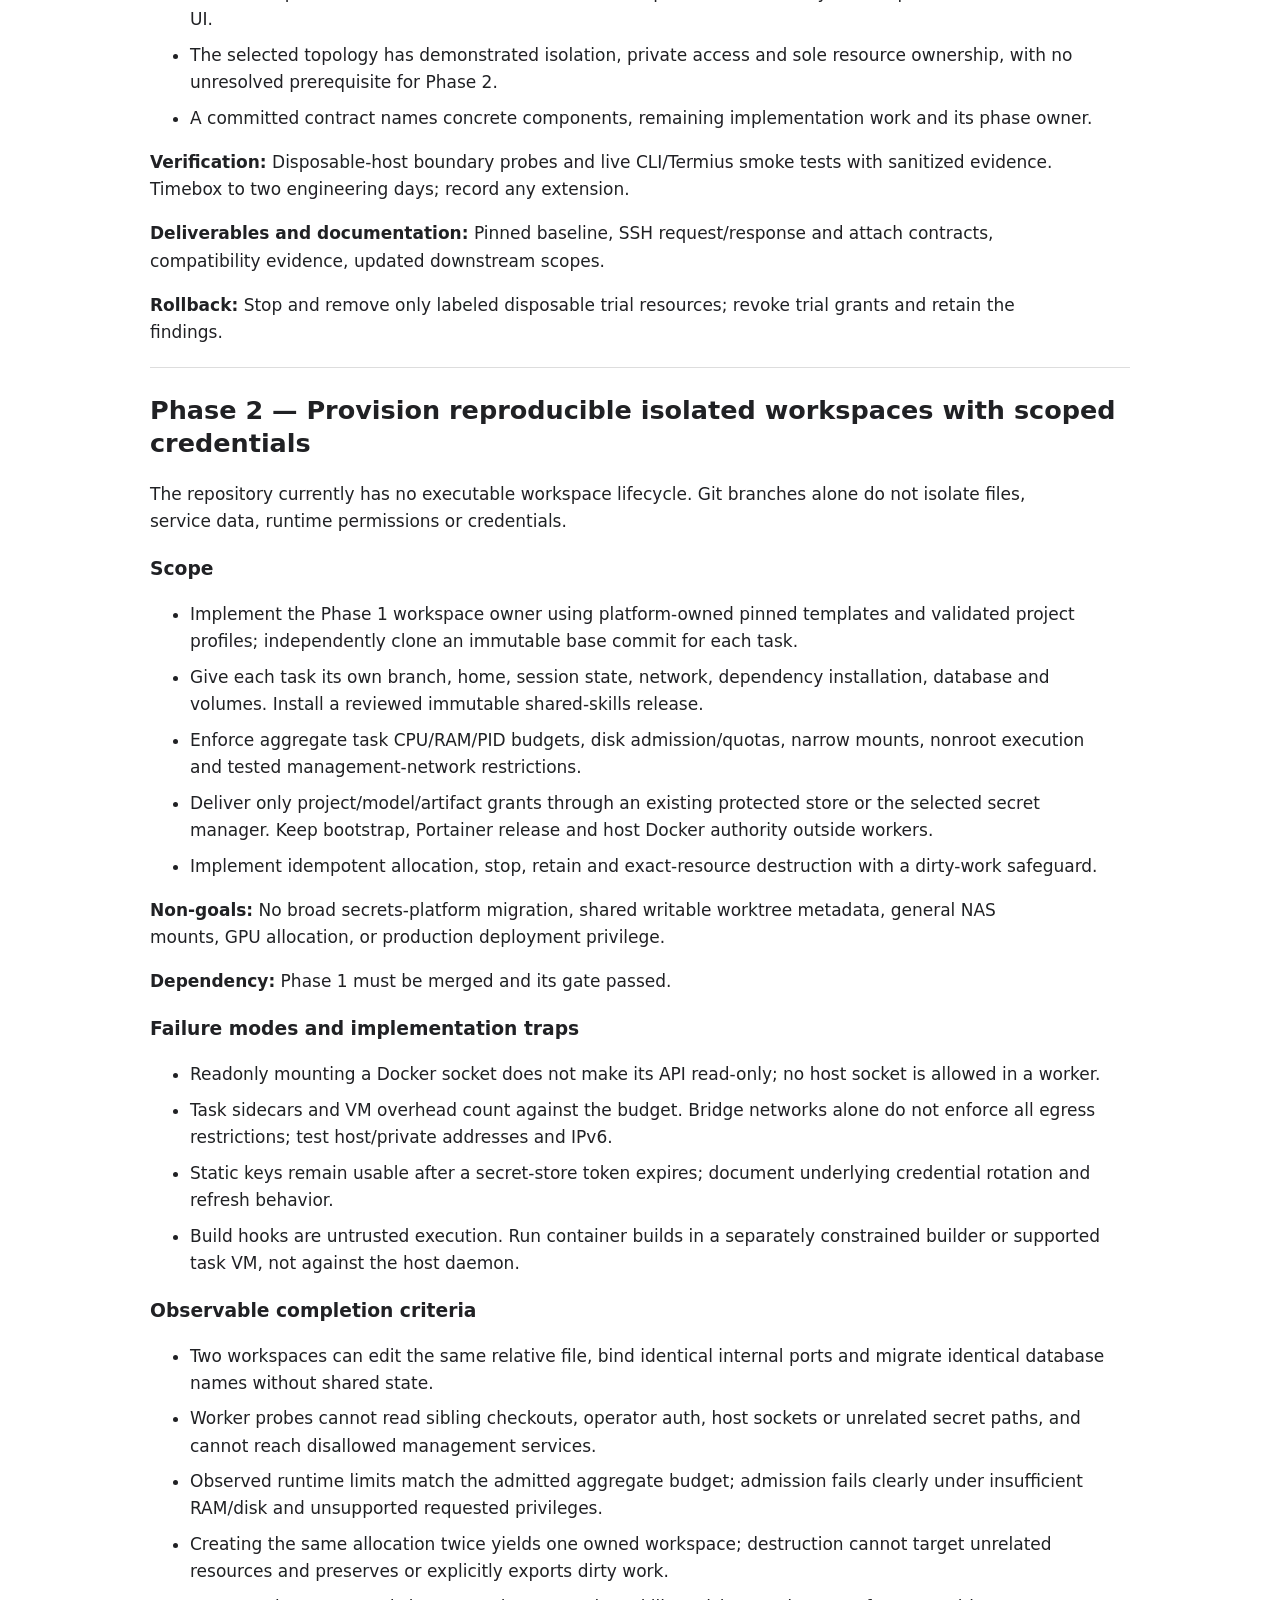
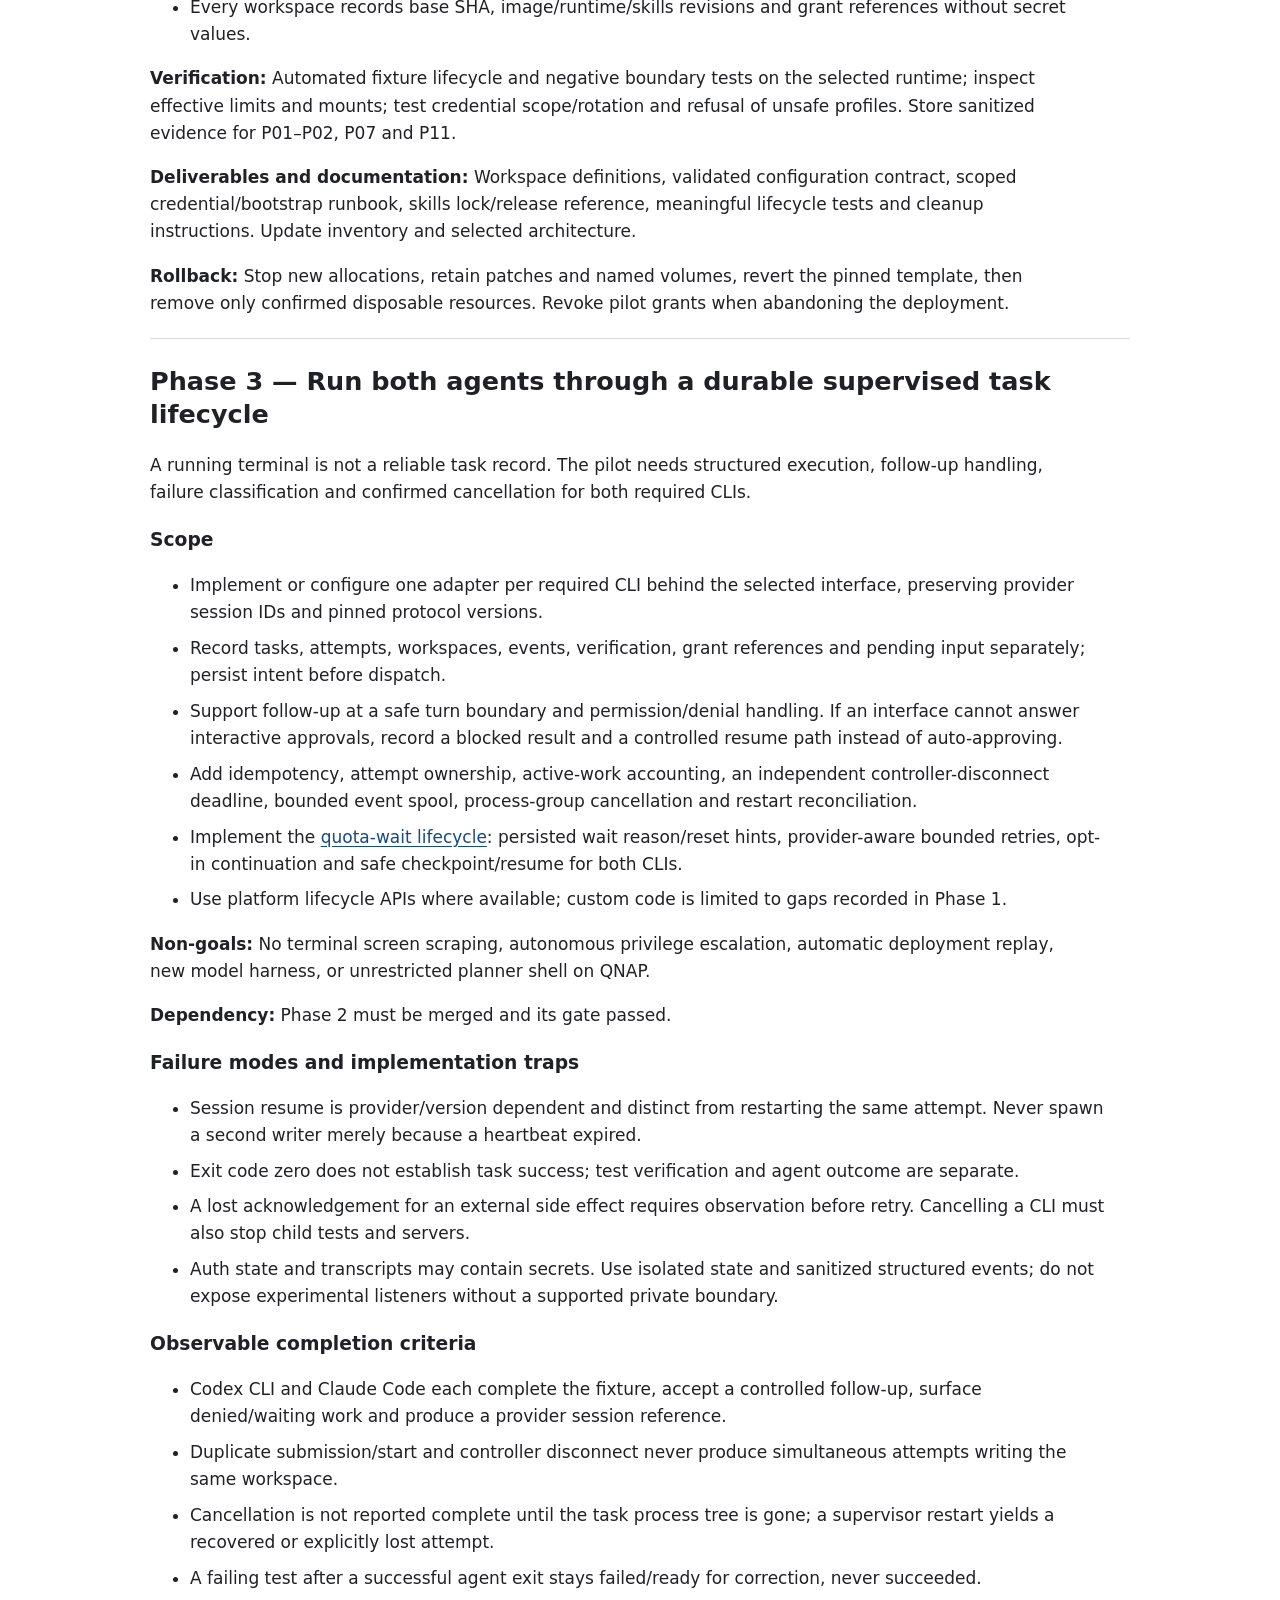
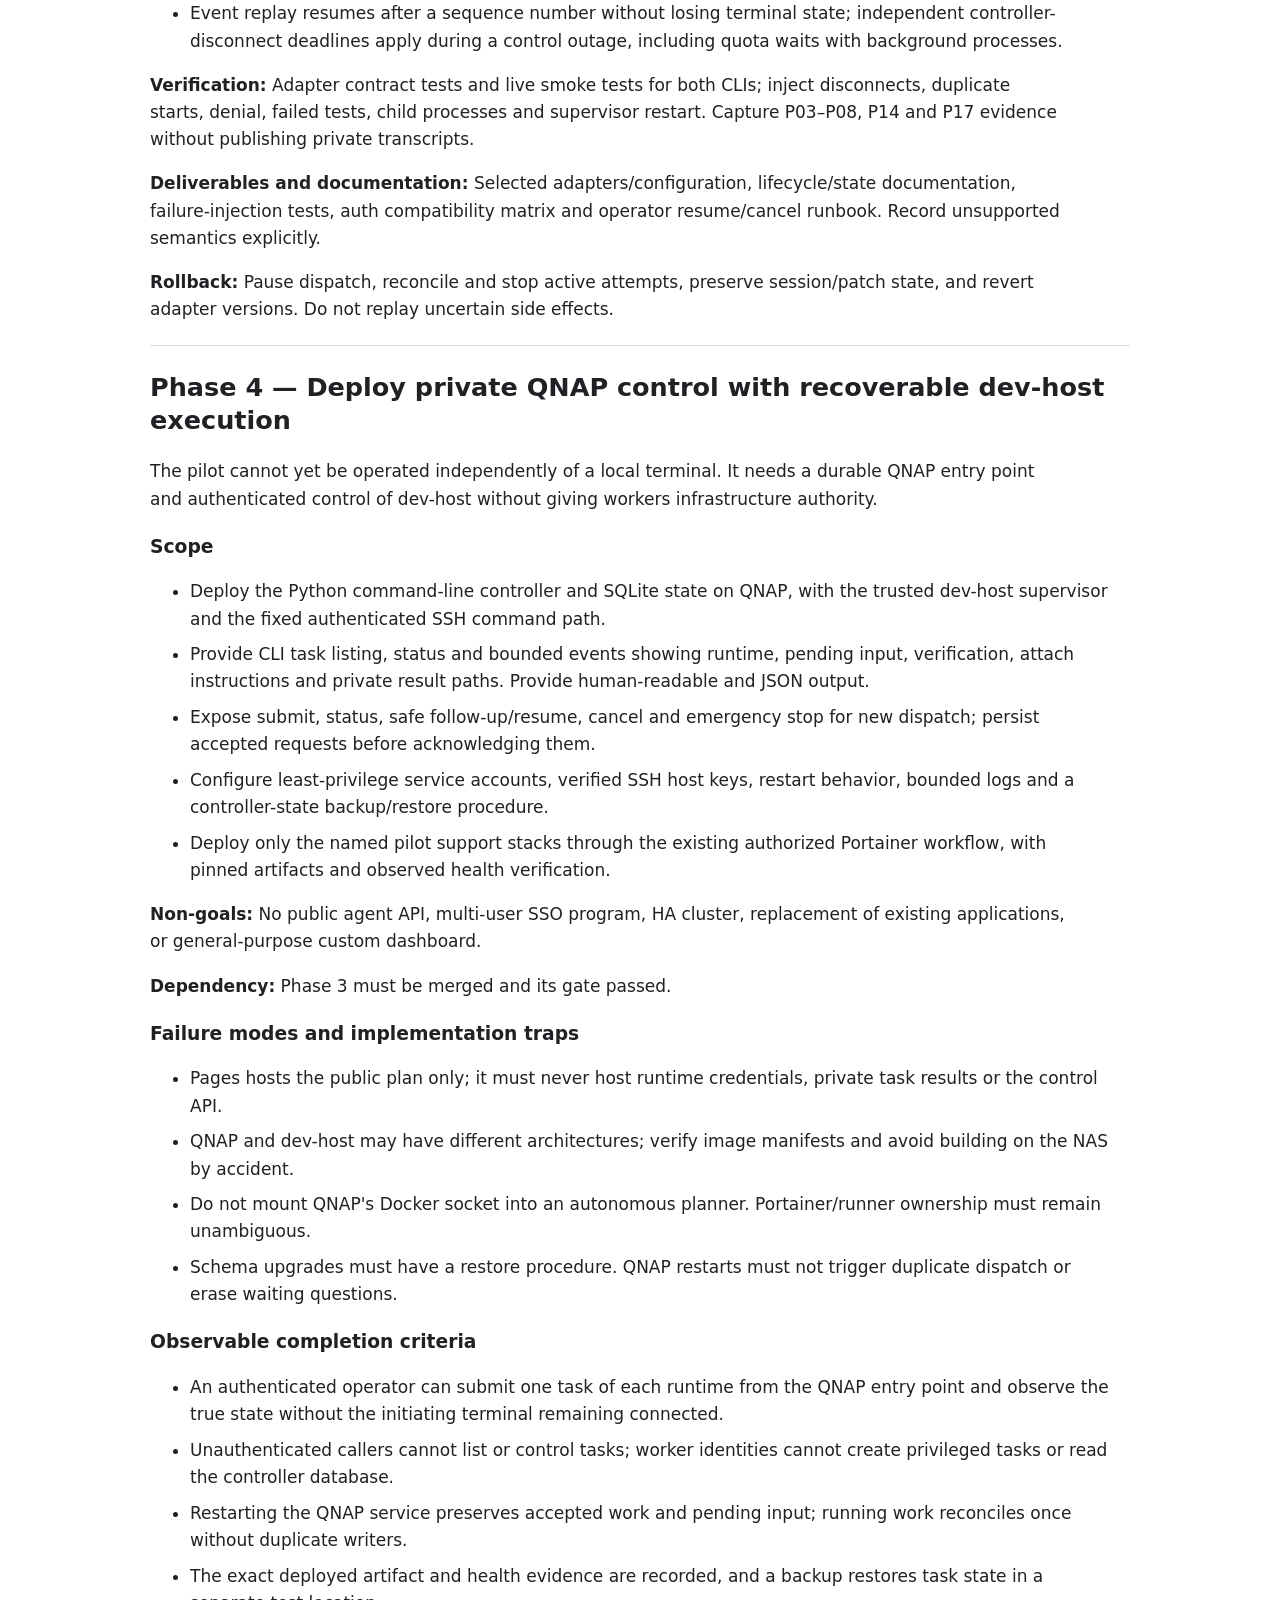
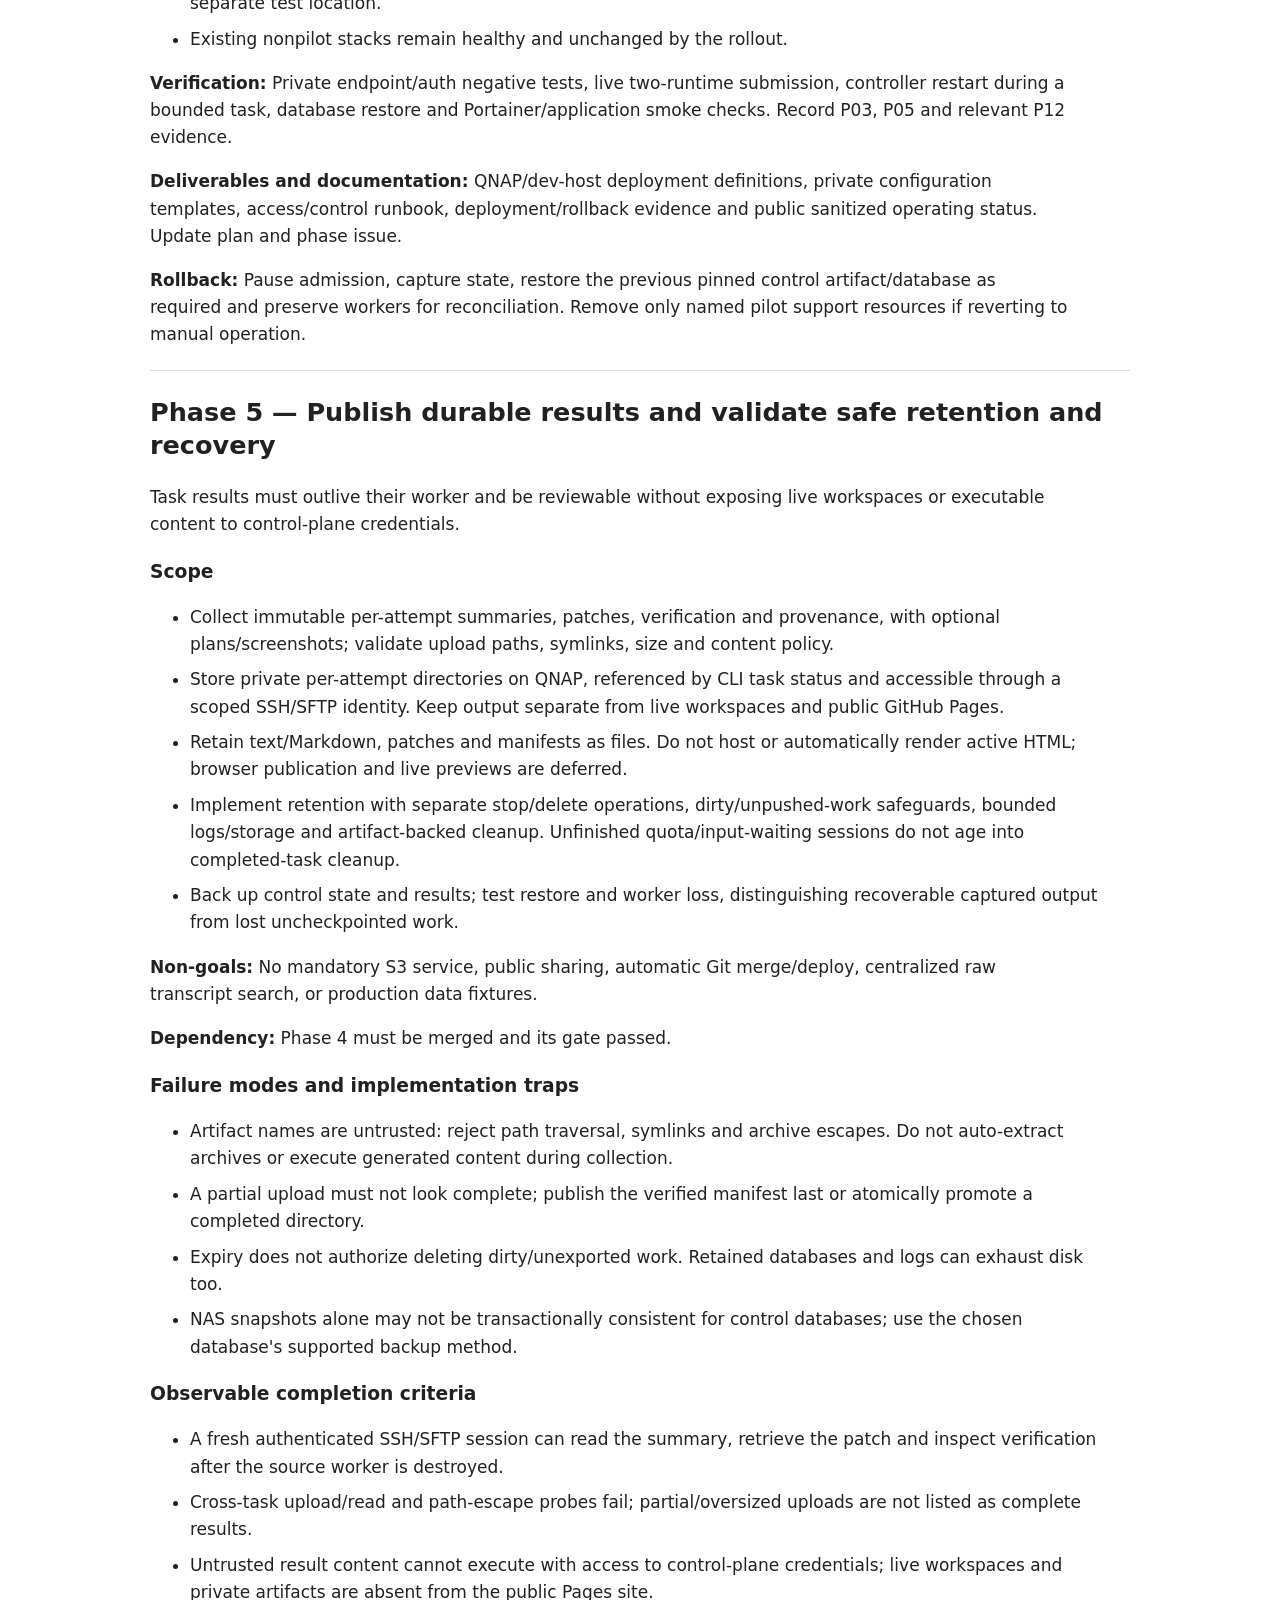
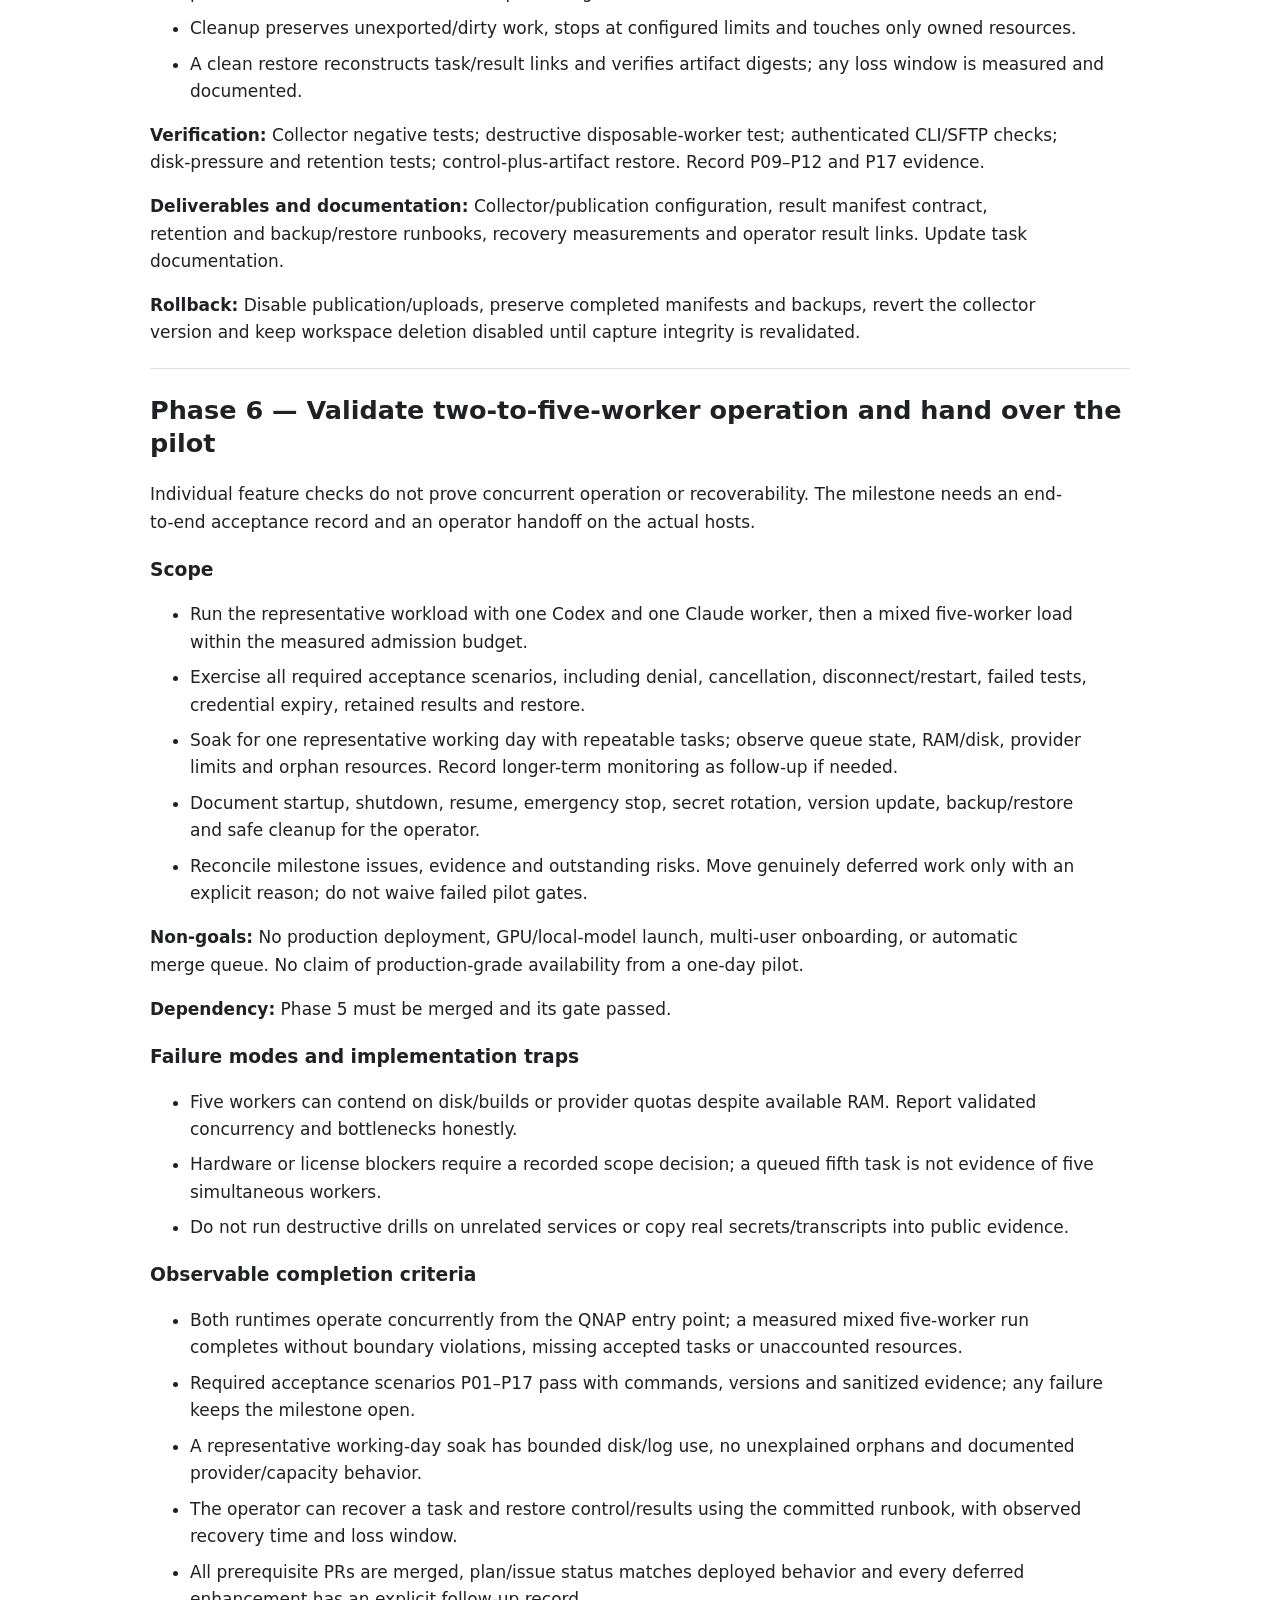
==== commit 58b117a4: "Preserve multi-day sessions across provider quota waits" ====
--- a/docs/pilot/index.html
+++ b/docs/pilot/index.html
@@ -126,11 +126,18 @@
 
 Portainer owns support stacks; the trusted runner
 owns task resources. Public GitHub Pages serves this plan only.</pre>
-<p>A workspace is the filesystem and execution boundary; a session is the provider conversation; an attempt is one bounded execution. Keep their identifiers and lifecycles separate. The task contract records project profile, resolved base commit, pinned runtime/image/skills, limits, grant references and result requirements. The <a href="https://github.com/unearth4334/dev-stack/blob/main/examples/task.example.json">existing manifest</a> remains illustrative until Phase 2 validates a concrete schema; never interpret arbitrary manifest fields as shell commands.</p>
-<p>Control persists intent before acknowledging or dispatching it. A local supervisor owns each attempt and confirms process-tree termination. An expired lease marks uncertainty; reconciliation must prove the old writer stopped before retrying. During a short controller outage, already authorized work runs only until its local deadline and spools bounded events. New tasks/grants wait. External side effects are observed before replay.</p>
-<p>Task states distinguish queued, provisioning, running, awaiting input, verifying, ready for review, succeeded, failed, cancelled and lost. Platform-specific states may map to these concepts. Agent exit, test verification and human review are separate evidence. Follow-up can occur at a safe turn boundary; an unsupported interactive approval must produce a blocked/denied outcome and explicit resume procedure.</p>
+<p>A workspace is the filesystem and execution boundary; a session is the provider conversation; an attempt is one bounded execution. A development session may span days and multiple attempts; its lifetime is not the attempt active-work budget. Keep their identifiers and lifecycles separate. The task contract records project profile, resolved base commit, pinned runtime/image/skills, limits, grant references and result requirements. The <a href="https://github.com/unearth4334/dev-stack/blob/main/examples/task.example.json">existing manifest</a> remains illustrative until Phase 2 validates a concrete schema; never interpret arbitrary manifest fields as shell commands.</p>
+<p>Control persists intent before acknowledging or dispatching it. A local supervisor owns each attempt and confirms process-tree termination. An expired lease marks uncertainty; reconciliation must prove the old writer stopped before retrying. During a short controller outage, already authorized work runs only until its independent local controller-disconnect deadline and spools bounded events. New tasks/grants wait. External side effects are observed before replay.</p>
+<p>Task states distinguish queued, provisioning, running, awaiting input, waiting for quota, verifying, ready for review, succeeded, failed, cancelled and lost. Platform-specific states may map to these concepts. Agent exit, test verification and human review are separate evidence. Follow-up can occur at a safe turn boundary; an unsupported interactive approval must produce a blocked/denied outcome and explicit resume procedure.</p>
 <p>Keep active checkouts and test databases on dev-host local storage. QNAP retains control metadata and captured results. Use independent clones first, isolated homes, per-task sidecars and narrow mounts. Prevent worker access to sibling data, the host Docker socket, operator credentials and management networks. Reviewed skill releases are pinned read-only; repository code and hooks execute inside the task boundary.</p>
 <p>Initial admission settings: two ordinary tasks at 4 GiB each, two CPU-equivalent quota each, and one heavy build at a time. The provisional 64 GiB budget reserves 16 GiB for host/existing services, 8 GiB for support/headroom and 40 GiB for aggregate tasks. Include sidecars and VM overhead; revise from measured available RAM and disk. Five 8 GiB tasks exhaust that task allowance. The GPU is outside ordinary profiles.</p>
+</section>
+<section id="quota-waits">
+<h2>Multi-day sessions and provider quota limits</h2>
+<p>Provider session limits are an expected daily condition, not task failure. Preserve the task, checkout, pending changes, provider session reference and isolated authentication state across multi-day waits. The existing configuration key <code>capacity.task_deadline_minutes</code> means active-work minutes per attempt (initially 120); it does not expire the development session. No runtime deadline is implemented yet. Exclude confirmed quota waits, operator-input waits and queued time from this clock; count active tool execution and do not infer waiting from a quiet terminal.</p>
+<p>Phase 3 persists <code>waiting_for_quota</code>, the provider/account scope of the limit, last safe checkpoint and a trustworthy retry time when available. Distinguish temporary throttling from exhausted quota, expired credentials and billing failures. Rate-limit retries, coordinate workers sharing an affected allowance and prevent retry storms. An unknown reset requires operator action or bounded backoff; never rotate identities or bypass provider limits. Automatic continuation is opt-in per task and must recheck authorization, credentials, budget and exclusive ownership.</p>
+<p>Keep a waiting tmux session when safe, or checkpoint and stop its execution container through the supervisor. Retained containers, sidecars and disk still count against capacity until stopped or released. Resume the same provider conversation where supported in a new attempt after reconciliation; do not relaunch a second writer. Record an explicit recovery limitation when the pinned CLI cannot restore its state. The controller-disconnect deadline remains independent of the active-work budget and also bounds any background tools.</p>
+<p>Quota/input waits do not start workspace cleanup or completed-result retention clocks. Preserve unfinished work until explicit completion or abandonment and verified capture; apply disk admission limits instead of deleting paused sessions. Phase 6 exercises a wait exceeding the active-work budget with a restart during the wait, then verifies safe continuation for both runtimes. Deterministic clock/adapter tests supplement actual provider resume tests; do not deliberately exhaust paid quota for testing.</p>
 </section>
 <section id="alternatives">
 <h2>Selected baseline and compatibility gates</h2>
@@ -258,7 +265,8 @@
 <li>Implement or configure one adapter per required CLI behind the selected interface, preserving provider session IDs and pinned protocol versions.</li>
 <li>Record tasks, attempts, workspaces, events, verification, grant references and pending input separately; persist intent before dispatch.</li>
 <li>Support follow-up at a safe turn boundary and permission/denial handling. If an interface cannot answer interactive approvals, record a blocked result and a controlled resume path instead of auto-approving.</li>
-<li>Add idempotency, attempt ownership, local deadline and bounded event spool, process-group cancellation and restart reconciliation.</li>
+<li>Add idempotency, attempt ownership, active-work accounting, an independent controller-disconnect deadline, bounded event spool, process-group cancellation and restart reconciliation.</li>
+<li>Implement the <a href="#quota-waits">quota-wait lifecycle</a>: persisted wait reason/reset hints, provider-aware bounded retries, opt-in continuation and safe checkpoint/resume for both CLIs.</li>
 <li>Use platform lifecycle APIs where available; custom code is limited to gaps recorded in Phase 1.</li>
 </ul>
 <p>
@@ -278,10 +286,10 @@
 <li>Duplicate submission/start and controller disconnect never produce simultaneous attempts writing the same workspace.</li>
 <li>Cancellation is not reported complete until the task process tree is gone; a supervisor restart yields a recovered or explicitly lost attempt.</li>
 <li>A failing test after a successful agent exit stays failed/ready for correction, never succeeded.</li>
-<li>Event replay resumes after a sequence number without losing terminal state; local deadlines apply during a control outage.</li>
-</ul>
-<p>
-<strong>Verification:</strong> Adapter contract tests and live smoke tests for both CLIs; inject disconnects, duplicate starts, denial, failed tests, child processes and supervisor restart. Capture P03–P08 and P14 evidence without publishing private transcripts.</p>
+<li>Event replay resumes after a sequence number without losing terminal state; independent controller-disconnect deadlines apply during a control outage, including quota waits with background processes.</li>
+</ul>
+<p>
+<strong>Verification:</strong> Adapter contract tests and live smoke tests for both CLIs; inject disconnects, duplicate starts, denial, failed tests, child processes and supervisor restart. Capture P03–P08, P14 and P17 evidence without publishing private transcripts.</p>
 <p>
 <strong>Deliverables and documentation:</strong> Selected adapters/configuration, lifecycle/state documentation, failure-injection tests, auth compatibility matrix and operator resume/cancel runbook. Record unsupported semantics explicitly.</p>
 <p>
@@ -332,7 +340,7 @@
 <li>Collect immutable per-attempt summaries, patches, verification and provenance, with optional plans/screenshots; validate upload paths, symlinks, size and content policy.</li>
 <li>Store private per-attempt directories on QNAP, referenced by CLI task status and accessible through a scoped SSH/SFTP identity. Keep output separate from live workspaces and public GitHub Pages.</li>
 <li>Retain text/Markdown, patches and manifests as files. Do not host or automatically render active HTML; browser publication and live previews are deferred.</li>
-<li>Implement retention with separate stop/delete operations, dirty/unpushed-work safeguards, bounded logs/storage and artifact-backed cleanup.</li>
+<li>Implement retention with separate stop/delete operations, dirty/unpushed-work safeguards, bounded logs/storage and artifact-backed cleanup. Unfinished quota/input-waiting sessions do not age into completed-task cleanup.</li>
 <li>Back up control state and results; test restore and worker loss, distinguishing recoverable captured output from lost uncheckpointed work.</li>
 </ul>
 <p>
@@ -355,7 +363,7 @@
 <li>A clean restore reconstructs task/result links and verifies artifact digests; any loss window is measured and documented.</li>
 </ul>
 <p>
-<strong>Verification:</strong> Collector negative tests; destructive disposable-worker test; authenticated CLI/SFTP checks; disk-pressure and retention tests; control-plus-artifact restore. Record P09–P12 evidence.</p>
+<strong>Verification:</strong> Collector negative tests; destructive disposable-worker test; authenticated CLI/SFTP checks; disk-pressure and retention tests; control-plus-artifact restore. Record P09–P12 and P17 evidence.</p>
 <p>
 <strong>Deliverables and documentation:</strong> Collector/publication configuration, result manifest contract, retention and backup/restore runbooks, recovery measurements and operator result links. Update task documentation.</p>
 <p>
@@ -385,7 +393,7 @@
 <h3>Observable completion criteria</h3>
 <ul>
 <li>Both runtimes operate concurrently from the QNAP entry point; a measured mixed five-worker run completes without boundary violations, missing accepted tasks or unaccounted resources.</li>
-<li>Required acceptance scenarios P01–P16 pass with commands, versions and sanitized evidence; any failure keeps the milestone open.</li>
+<li>Required acceptance scenarios P01–P17 pass with commands, versions and sanitized evidence; any failure keeps the milestone open.</li>
 <li>A representative working-day soak has bounded disk/log use, no unexplained orphans and documented provider/capacity behavior.</li>
 <li>The operator can recover a task and restore control/results using the committed runbook, with observed recovery time and loss window.</li>
 <li>All prerequisite PRs are merged, plan/issue status matches deployed behavior and every deferred enhancement has an explicit follow-up record.</li>
@@ -489,9 +497,14 @@
 <td>Both interactive CLIs retain the same remote tmux session across network loss and client restart; reconnect/handoff creates no duplicate writer. Record mosh roaming and SSH fallback behavior separately.</td>
 <td>3, 4, 6</td>
 </tr>
+<tr>
+<td>P17</td>
+<td>Both runtimes preserve session/workspace through a quota wait exceeding the active-work budget and a controller restart; safe resume creates one writer, enforces fresh grants and does not delete waiting work or create retry storms.</td>
+<td>3, 5, 6</td>
+</tr>
 </tbody>
 </table>
-<p>The earlier roadmap used A01–A15. This pilot uses P01–P16 to avoid confusing scope: automated merge testing (A12) and live application previews are deferred. Private result access and credential separation remain mandatory; browser publication is deferred.</p>
+<p>The earlier roadmap used A01–A15. This pilot uses P01–P17 to avoid confusing scope: automated merge testing (A12) and live application previews are deferred. Private result access and credential separation remain mandatory; browser publication is deferred.</p>
 </section>
 <section id="release">
 <h2>Compatibility, release and rollback</h2>
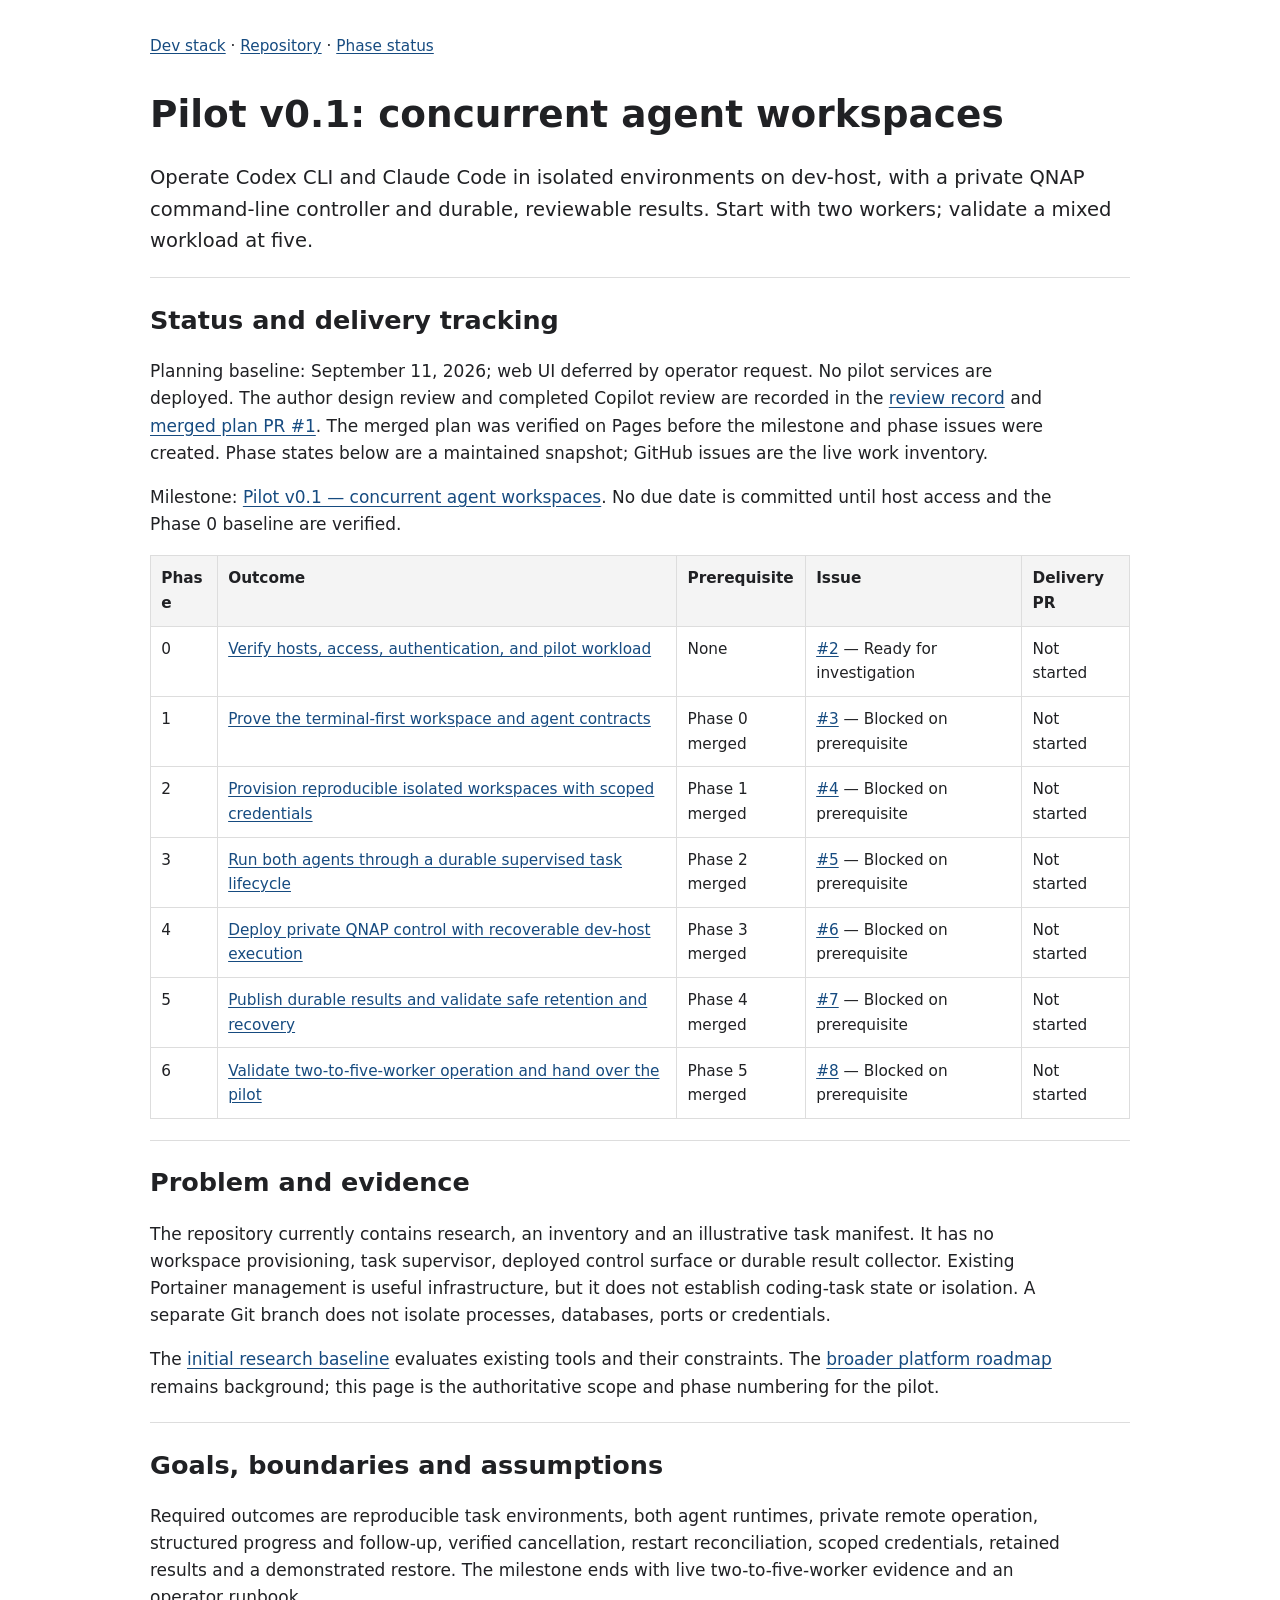
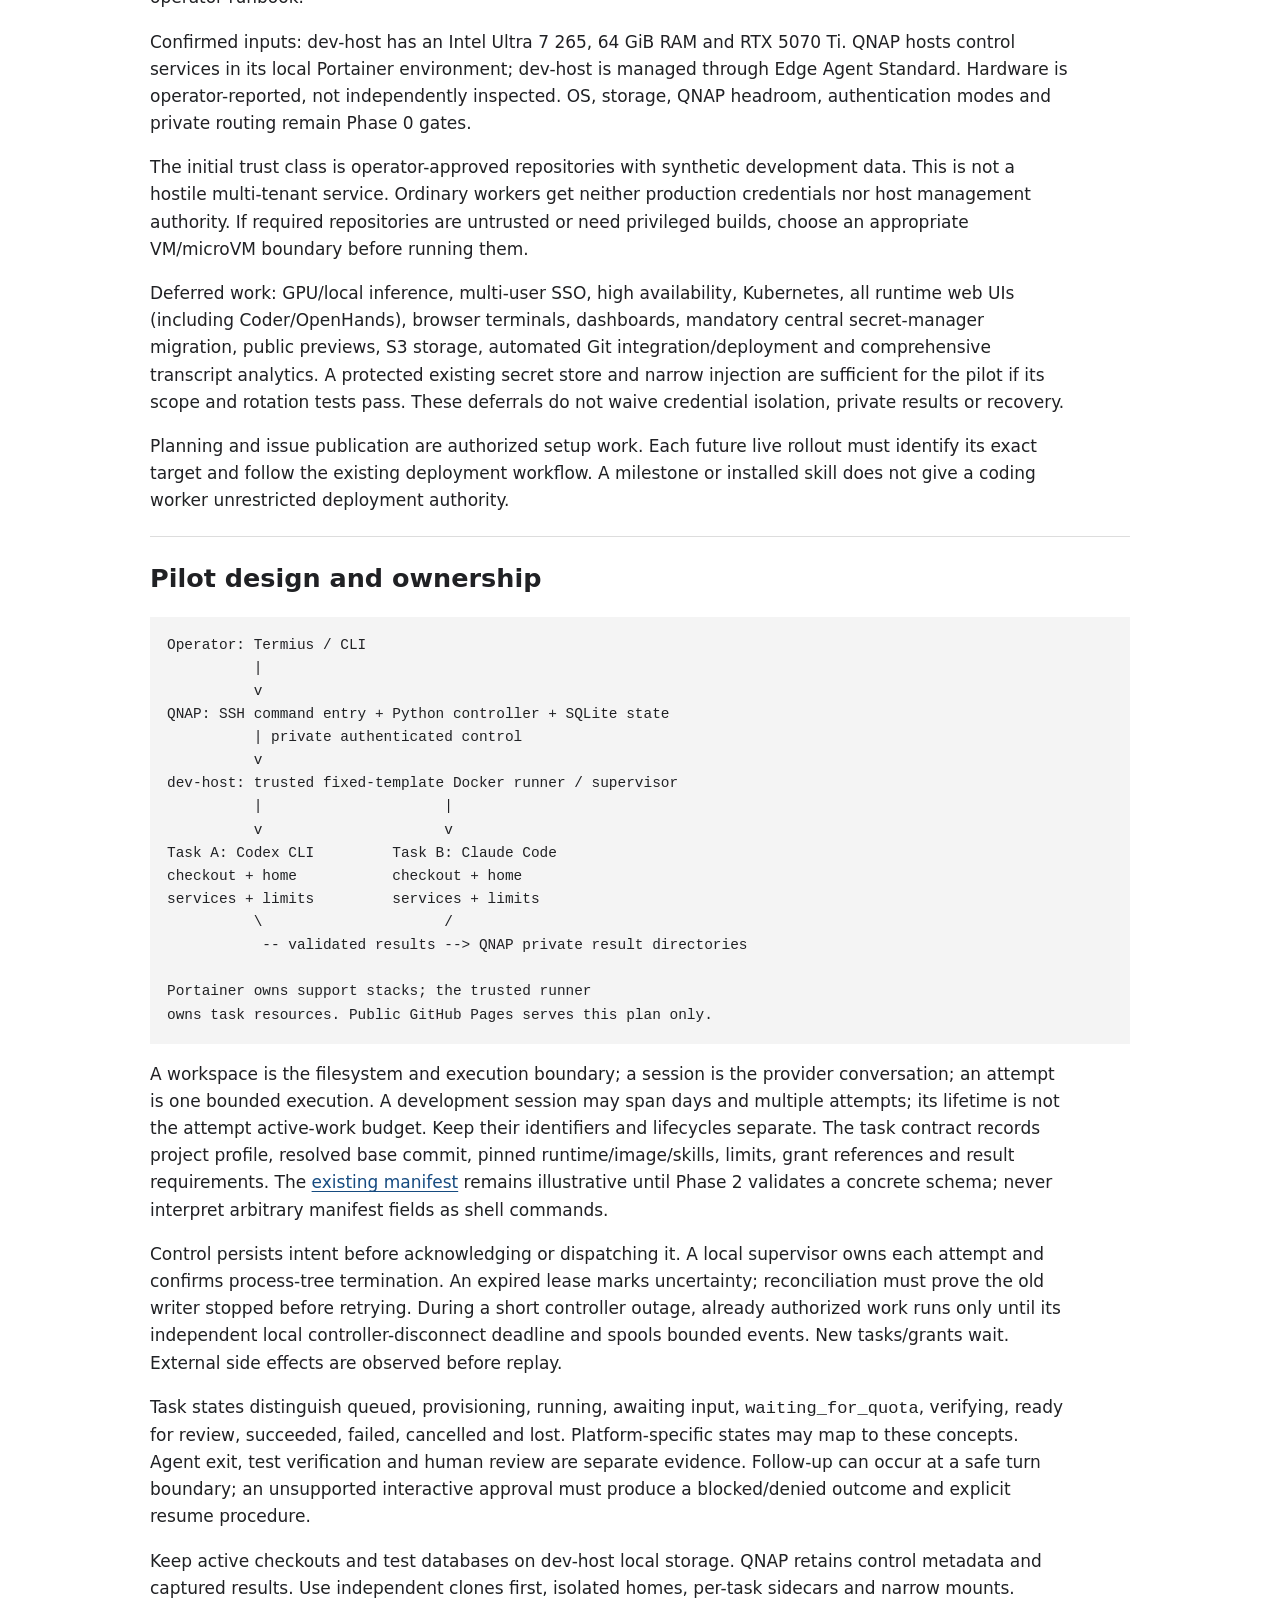
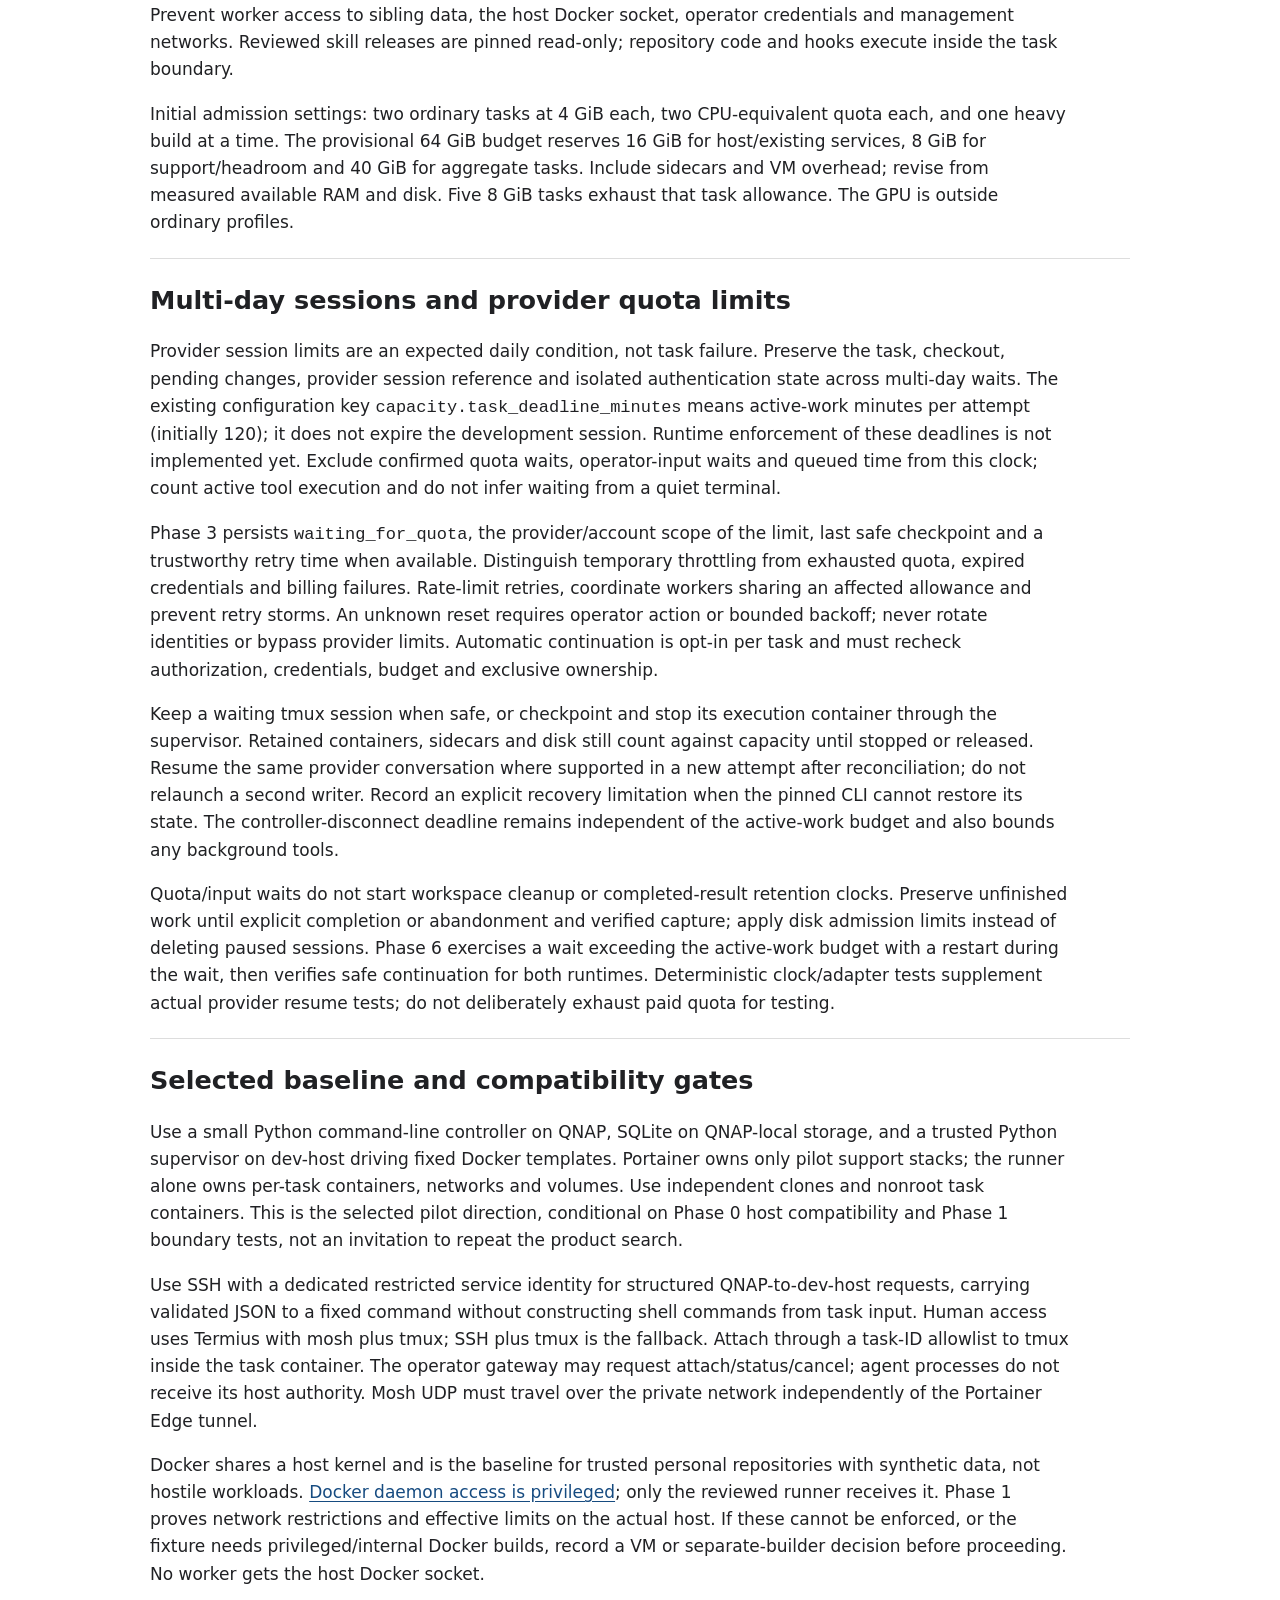
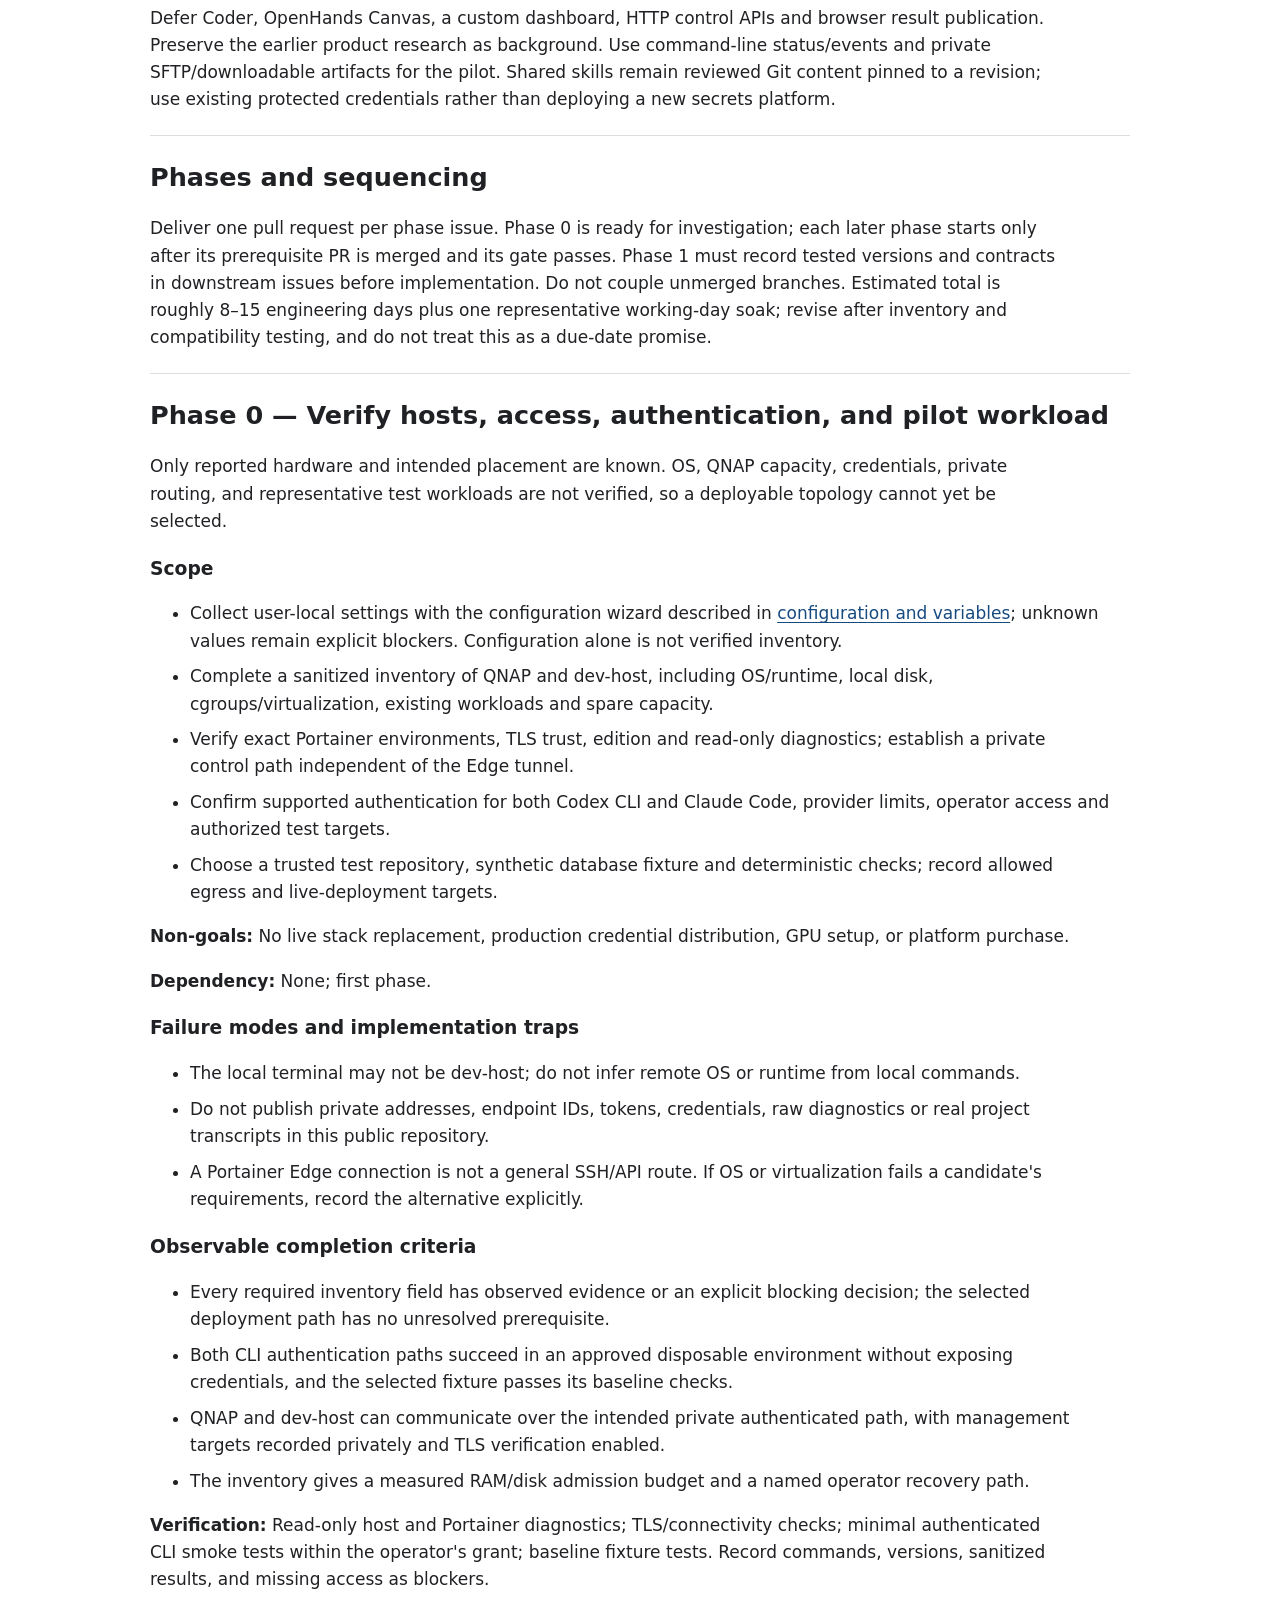
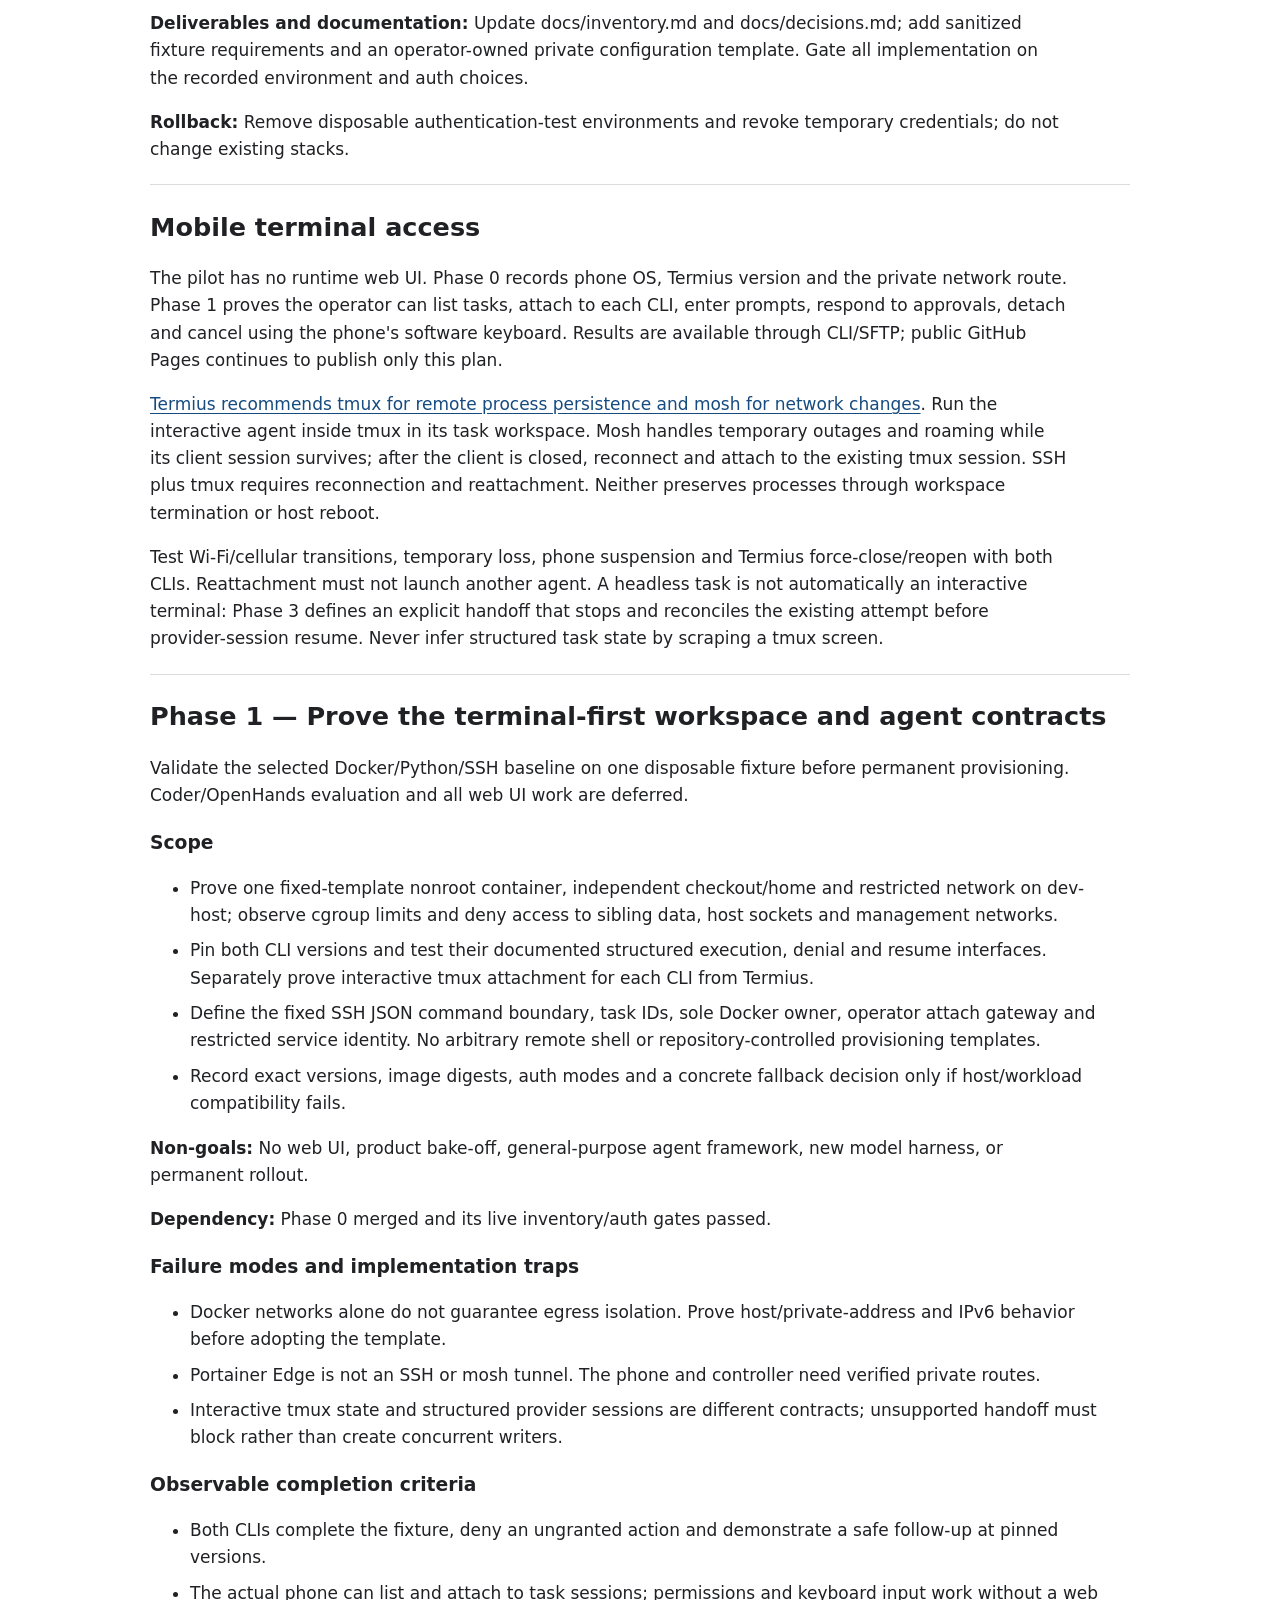
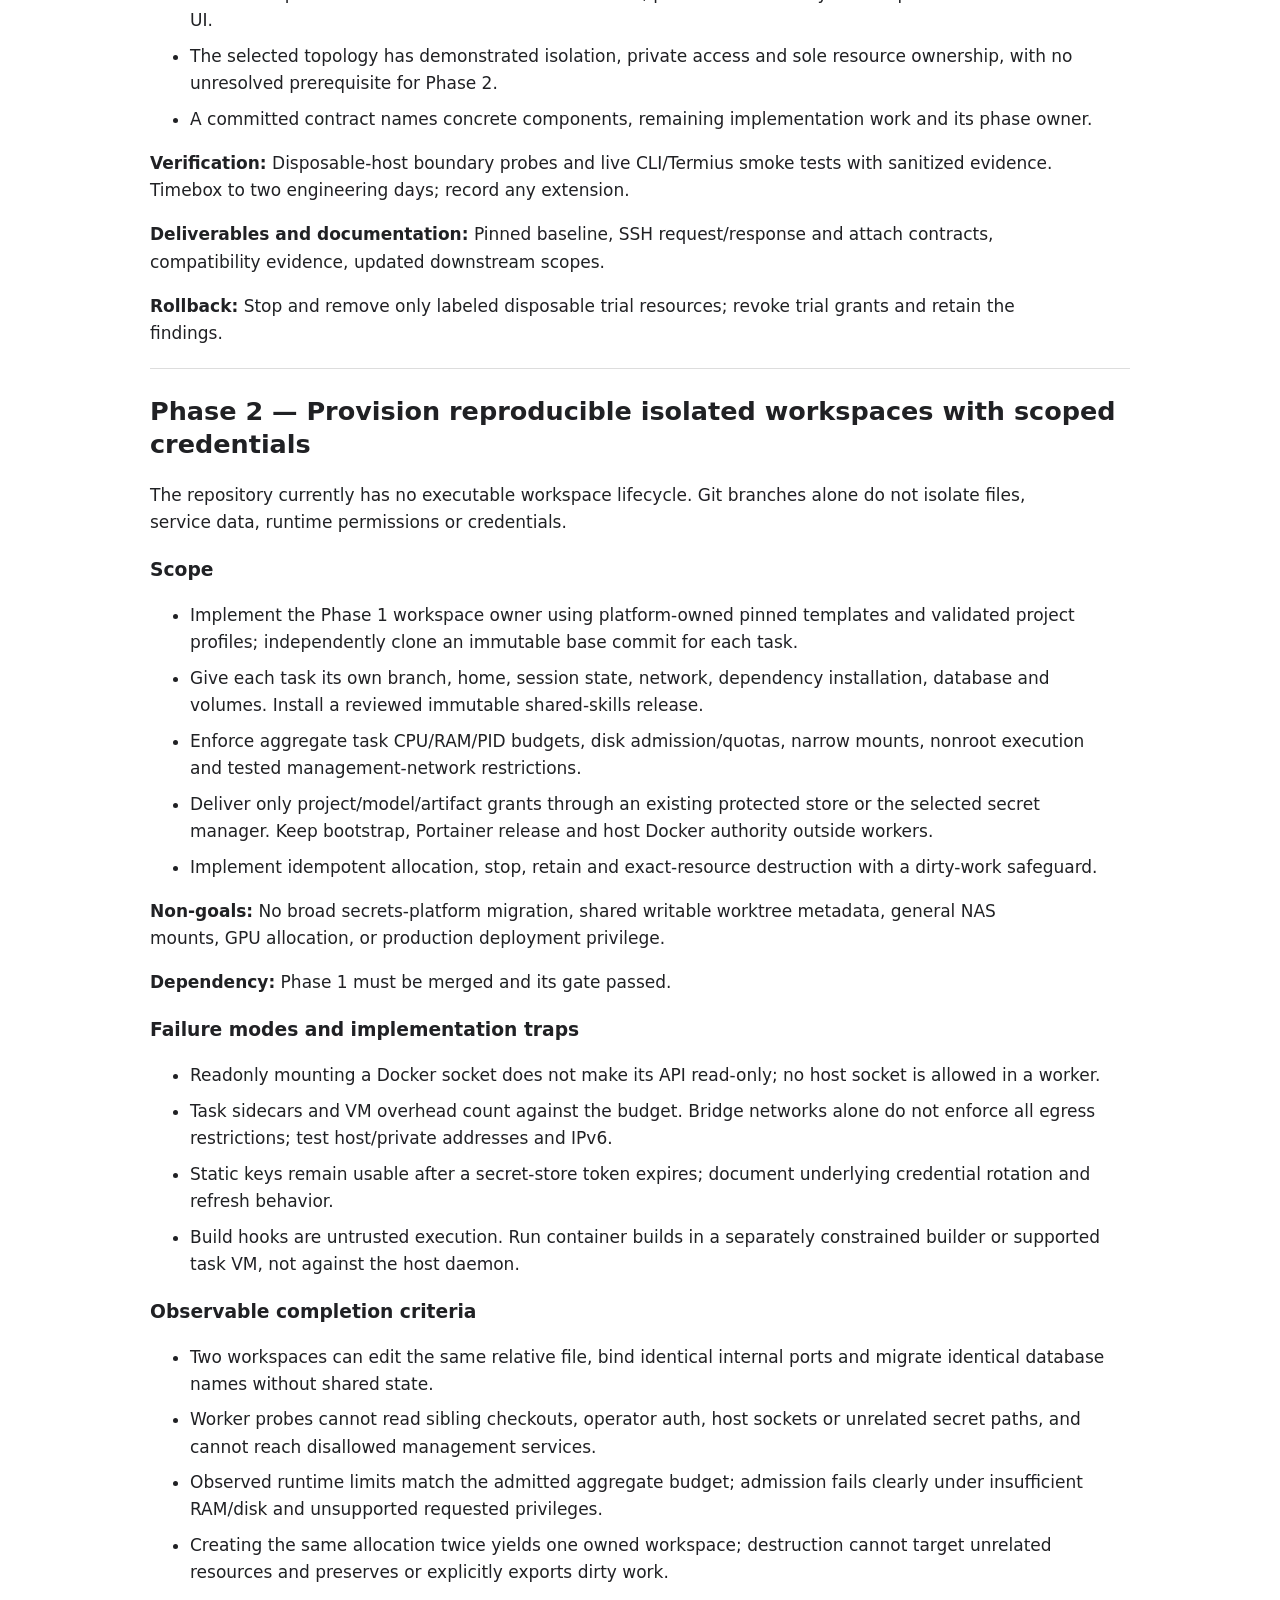
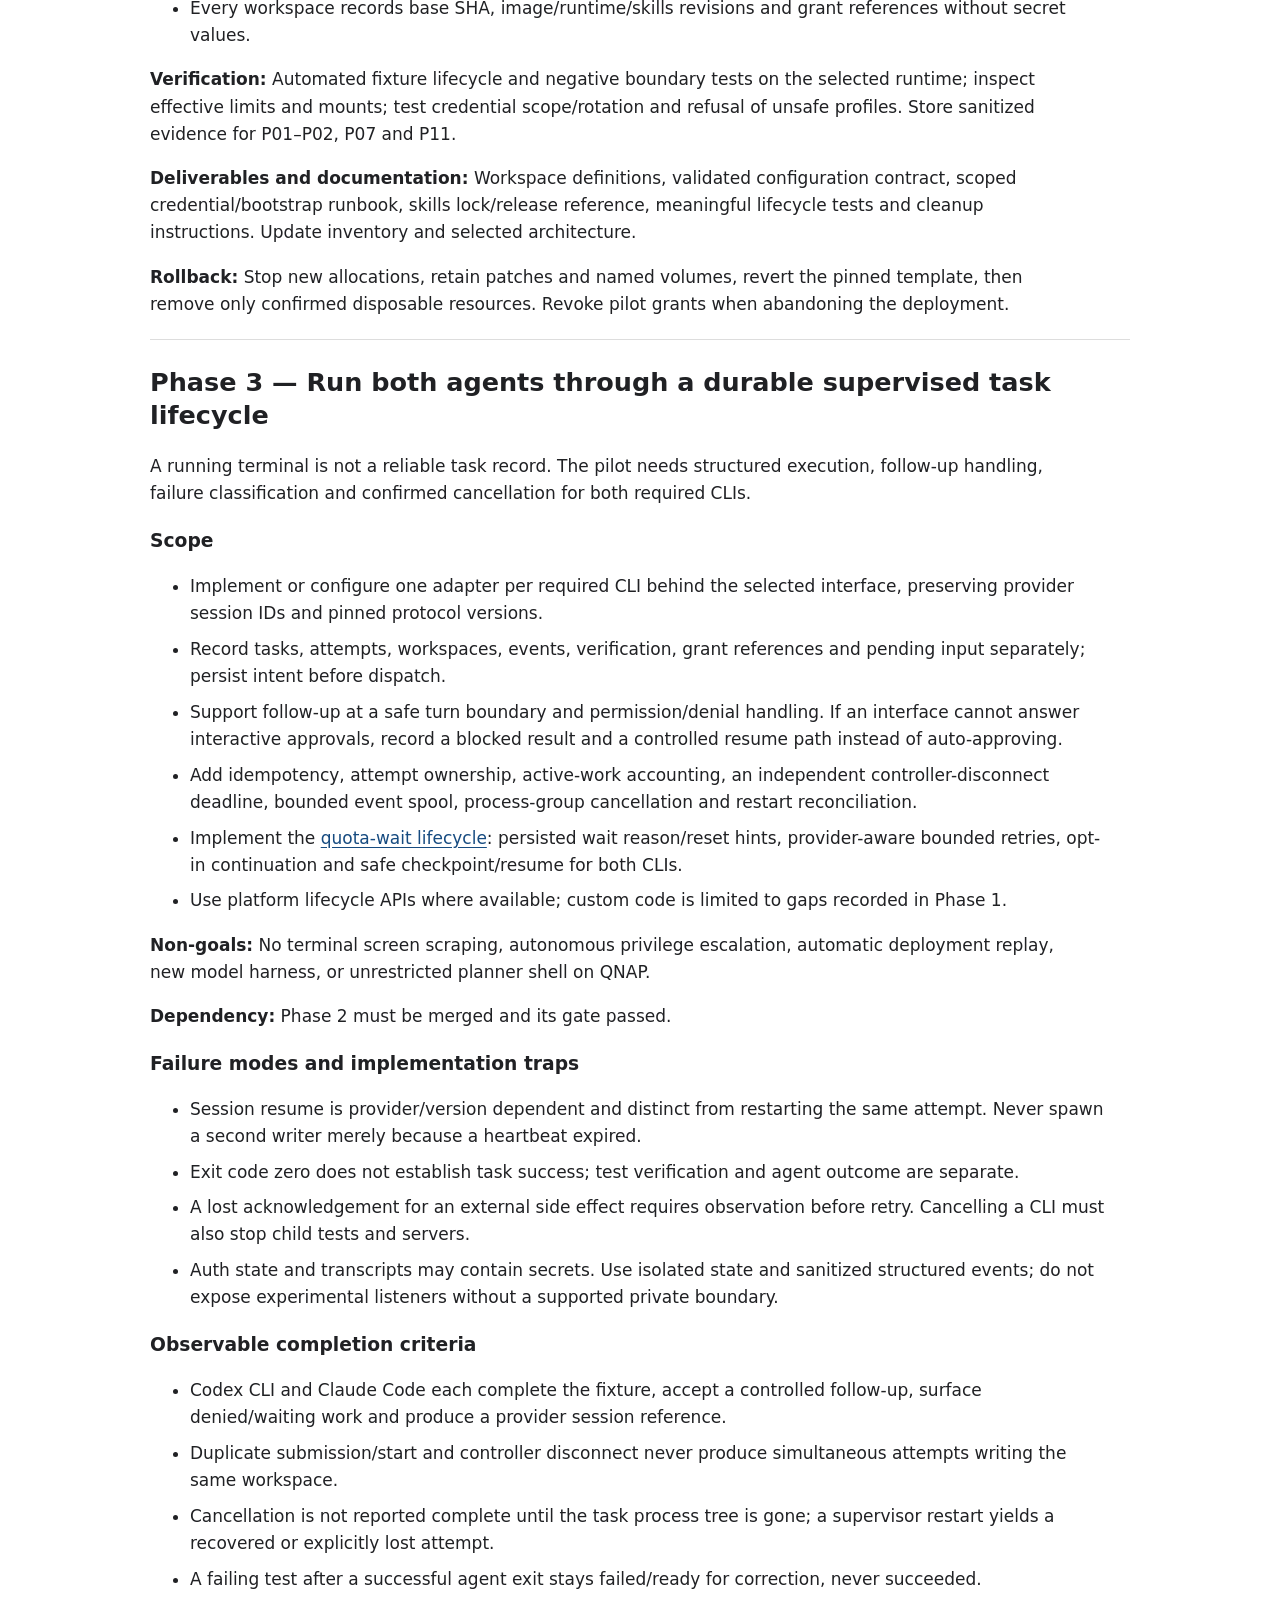
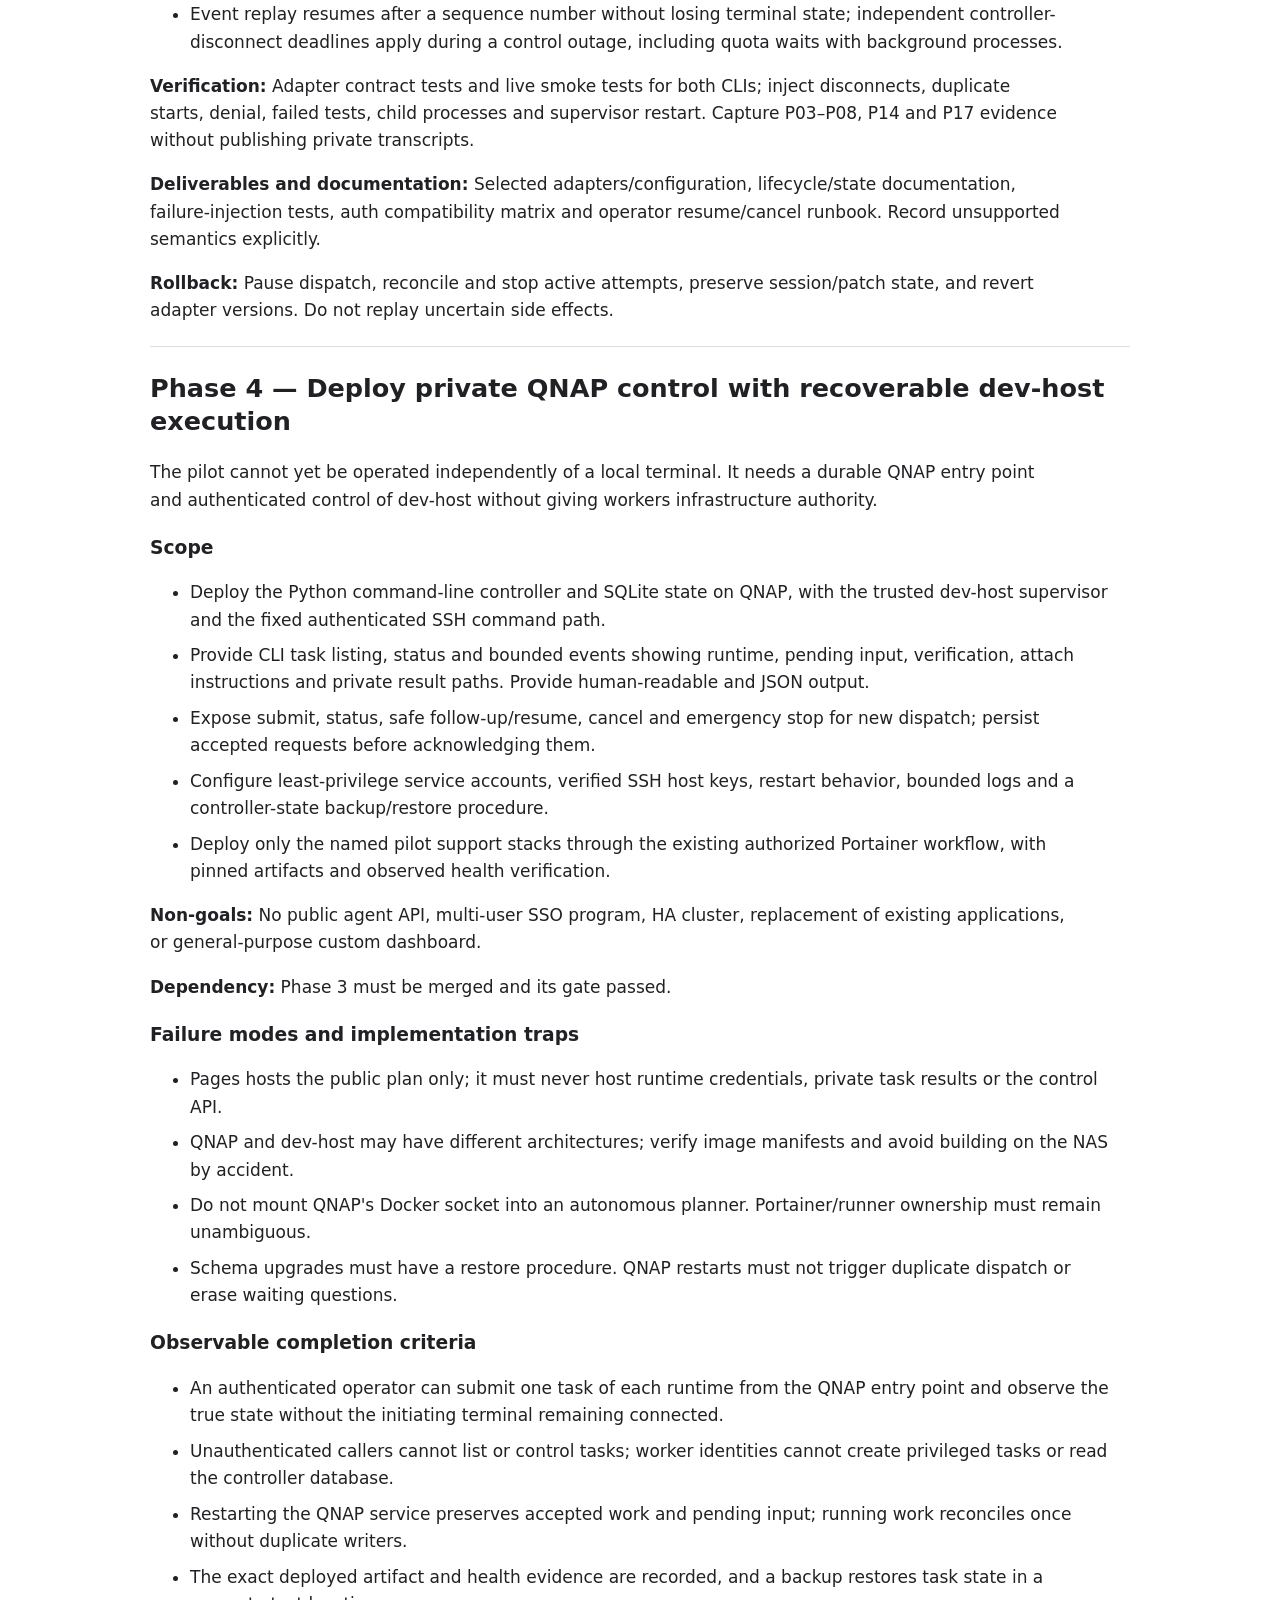
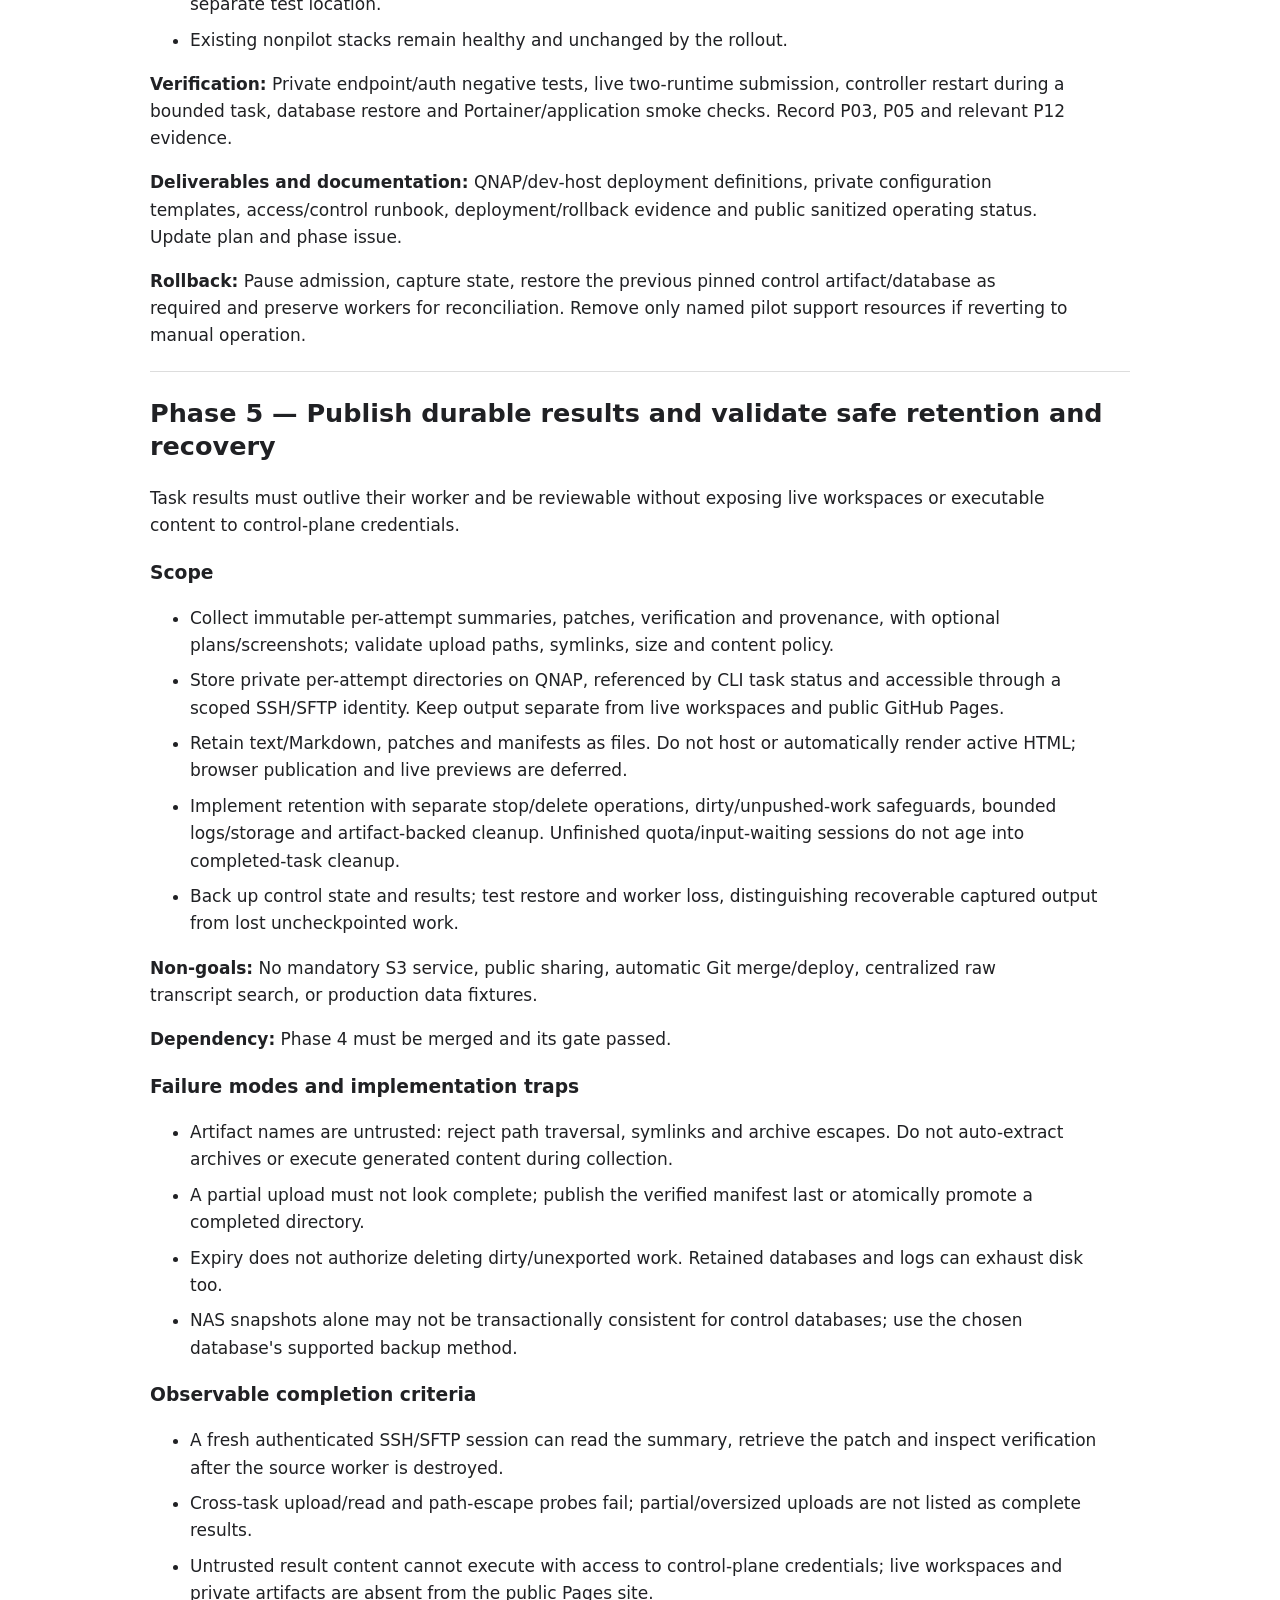
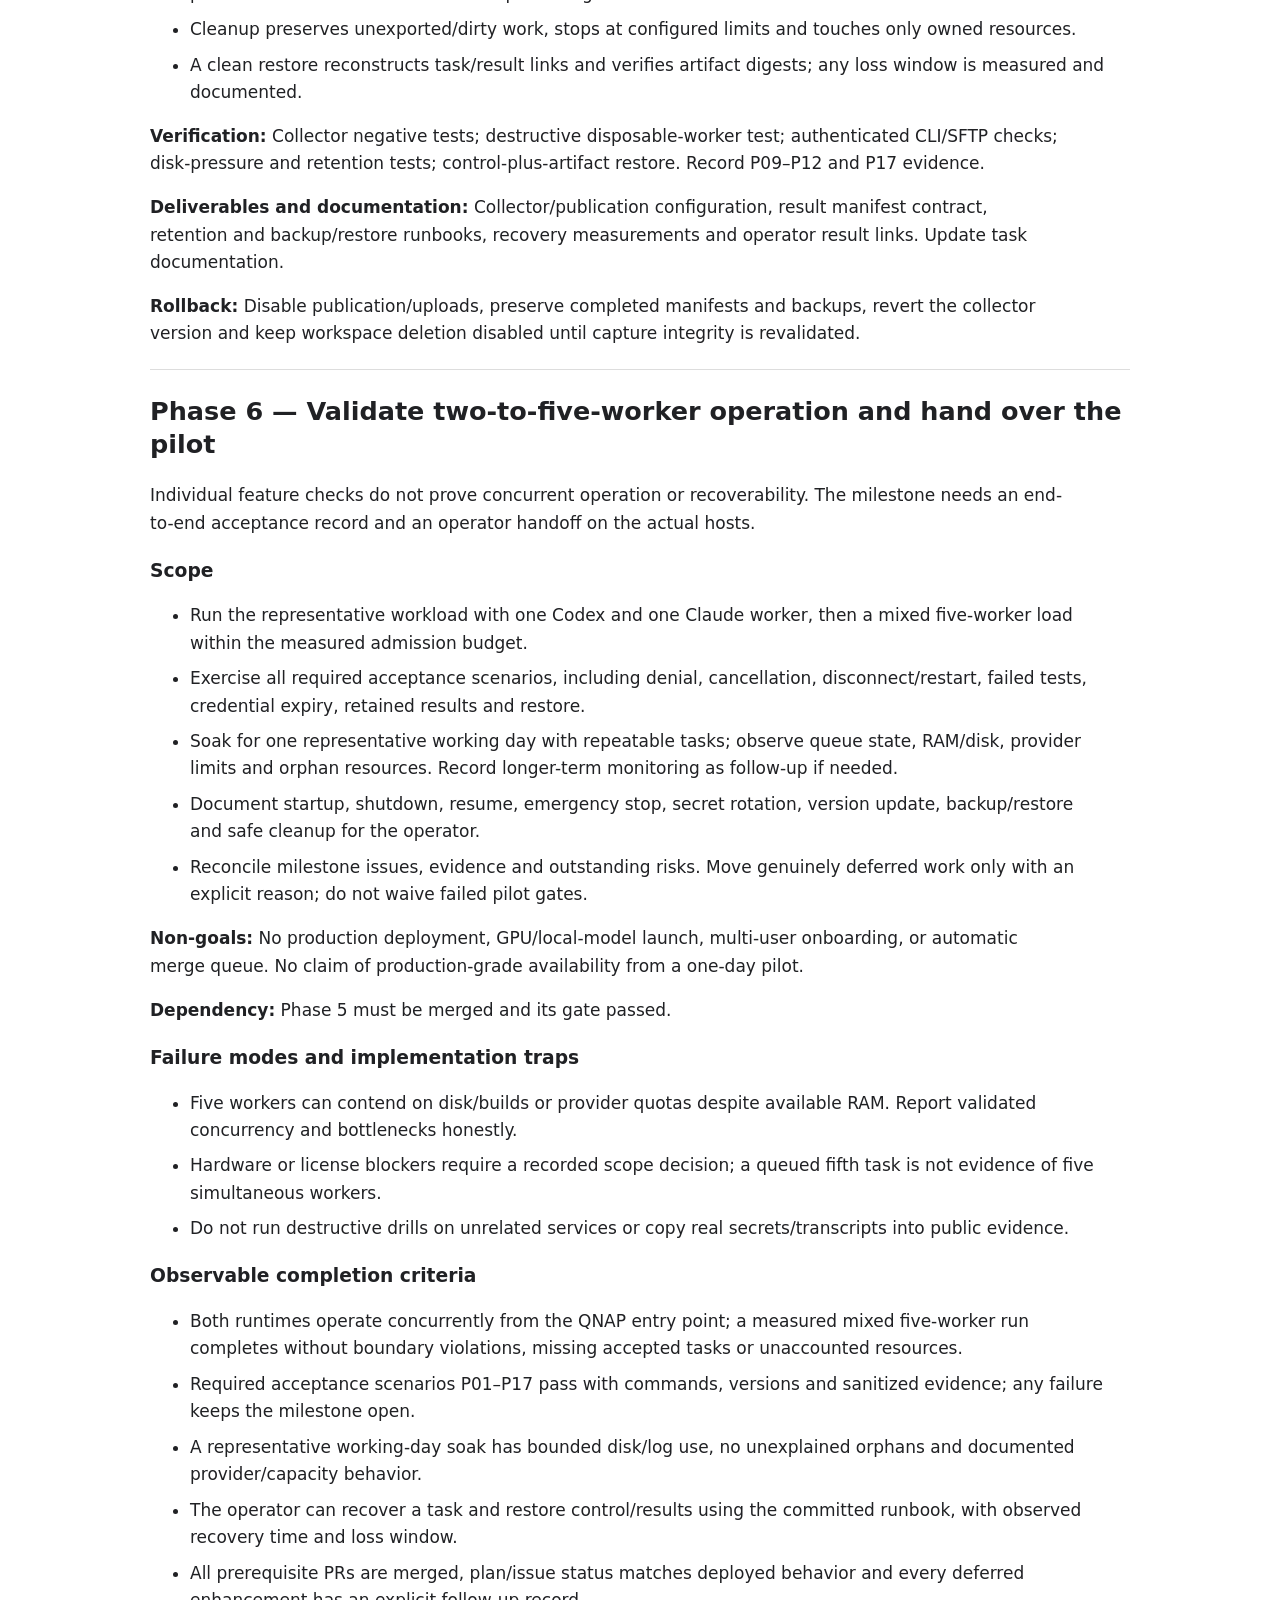
==== commit 4103d653: "Standardize quota-state and disconnect-deadline terminology" ====
--- a/docs/pilot/index.html
+++ b/docs/pilot/index.html
@@ -128,13 +128,13 @@
 owns task resources. Public GitHub Pages serves this plan only.</pre>
 <p>A workspace is the filesystem and execution boundary; a session is the provider conversation; an attempt is one bounded execution. A development session may span days and multiple attempts; its lifetime is not the attempt active-work budget. Keep their identifiers and lifecycles separate. The task contract records project profile, resolved base commit, pinned runtime/image/skills, limits, grant references and result requirements. The <a href="https://github.com/unearth4334/dev-stack/blob/main/examples/task.example.json">existing manifest</a> remains illustrative until Phase 2 validates a concrete schema; never interpret arbitrary manifest fields as shell commands.</p>
 <p>Control persists intent before acknowledging or dispatching it. A local supervisor owns each attempt and confirms process-tree termination. An expired lease marks uncertainty; reconciliation must prove the old writer stopped before retrying. During a short controller outage, already authorized work runs only until its independent local controller-disconnect deadline and spools bounded events. New tasks/grants wait. External side effects are observed before replay.</p>
-<p>Task states distinguish queued, provisioning, running, awaiting input, waiting for quota, verifying, ready for review, succeeded, failed, cancelled and lost. Platform-specific states may map to these concepts. Agent exit, test verification and human review are separate evidence. Follow-up can occur at a safe turn boundary; an unsupported interactive approval must produce a blocked/denied outcome and explicit resume procedure.</p>
+<p>Task states distinguish queued, provisioning, running, awaiting input, <code>waiting_for_quota</code>, verifying, ready for review, succeeded, failed, cancelled and lost. Platform-specific states may map to these concepts. Agent exit, test verification and human review are separate evidence. Follow-up can occur at a safe turn boundary; an unsupported interactive approval must produce a blocked/denied outcome and explicit resume procedure.</p>
 <p>Keep active checkouts and test databases on dev-host local storage. QNAP retains control metadata and captured results. Use independent clones first, isolated homes, per-task sidecars and narrow mounts. Prevent worker access to sibling data, the host Docker socket, operator credentials and management networks. Reviewed skill releases are pinned read-only; repository code and hooks execute inside the task boundary.</p>
 <p>Initial admission settings: two ordinary tasks at 4 GiB each, two CPU-equivalent quota each, and one heavy build at a time. The provisional 64 GiB budget reserves 16 GiB for host/existing services, 8 GiB for support/headroom and 40 GiB for aggregate tasks. Include sidecars and VM overhead; revise from measured available RAM and disk. Five 8 GiB tasks exhaust that task allowance. The GPU is outside ordinary profiles.</p>
 </section>
 <section id="quota-waits">
 <h2>Multi-day sessions and provider quota limits</h2>
-<p>Provider session limits are an expected daily condition, not task failure. Preserve the task, checkout, pending changes, provider session reference and isolated authentication state across multi-day waits. The existing configuration key <code>capacity.task_deadline_minutes</code> means active-work minutes per attempt (initially 120); it does not expire the development session. No runtime deadline is implemented yet. Exclude confirmed quota waits, operator-input waits and queued time from this clock; count active tool execution and do not infer waiting from a quiet terminal.</p>
+<p>Provider session limits are an expected daily condition, not task failure. Preserve the task, checkout, pending changes, provider session reference and isolated authentication state across multi-day waits. The existing configuration key <code>capacity.task_deadline_minutes</code> means active-work minutes per attempt (initially 120); it does not expire the development session. Runtime enforcement of these deadlines is not implemented yet. Exclude confirmed quota waits, operator-input waits and queued time from this clock; count active tool execution and do not infer waiting from a quiet terminal.</p>
 <p>Phase 3 persists <code>waiting_for_quota</code>, the provider/account scope of the limit, last safe checkpoint and a trustworthy retry time when available. Distinguish temporary throttling from exhausted quota, expired credentials and billing failures. Rate-limit retries, coordinate workers sharing an affected allowance and prevent retry storms. An unknown reset requires operator action or bounded backoff; never rotate identities or bypass provider limits. Automatic continuation is opt-in per task and must recheck authorization, credentials, budget and exclusive ownership.</p>
 <p>Keep a waiting tmux session when safe, or checkpoint and stop its execution container through the supervisor. Retained containers, sidecars and disk still count against capacity until stopped or released. Resume the same provider conversation where supported in a new attempt after reconciliation; do not relaunch a second writer. Record an explicit recovery limitation when the pinned CLI cannot restore its state. The controller-disconnect deadline remains independent of the active-work budget and also bounds any background tools.</p>
 <p>Quota/input waits do not start workspace cleanup or completed-result retention clocks. Preserve unfinished work until explicit completion or abandonment and verified capture; apply disk admission limits instead of deleting paused sessions. Phase 6 exercises a wait exceeding the active-work budget with a restart during the wait, then verifies safe continuation for both runtimes. Deterministic clock/adapter tests supplement actual provider resume tests; do not deliberately exhaust paid quota for testing.</p>
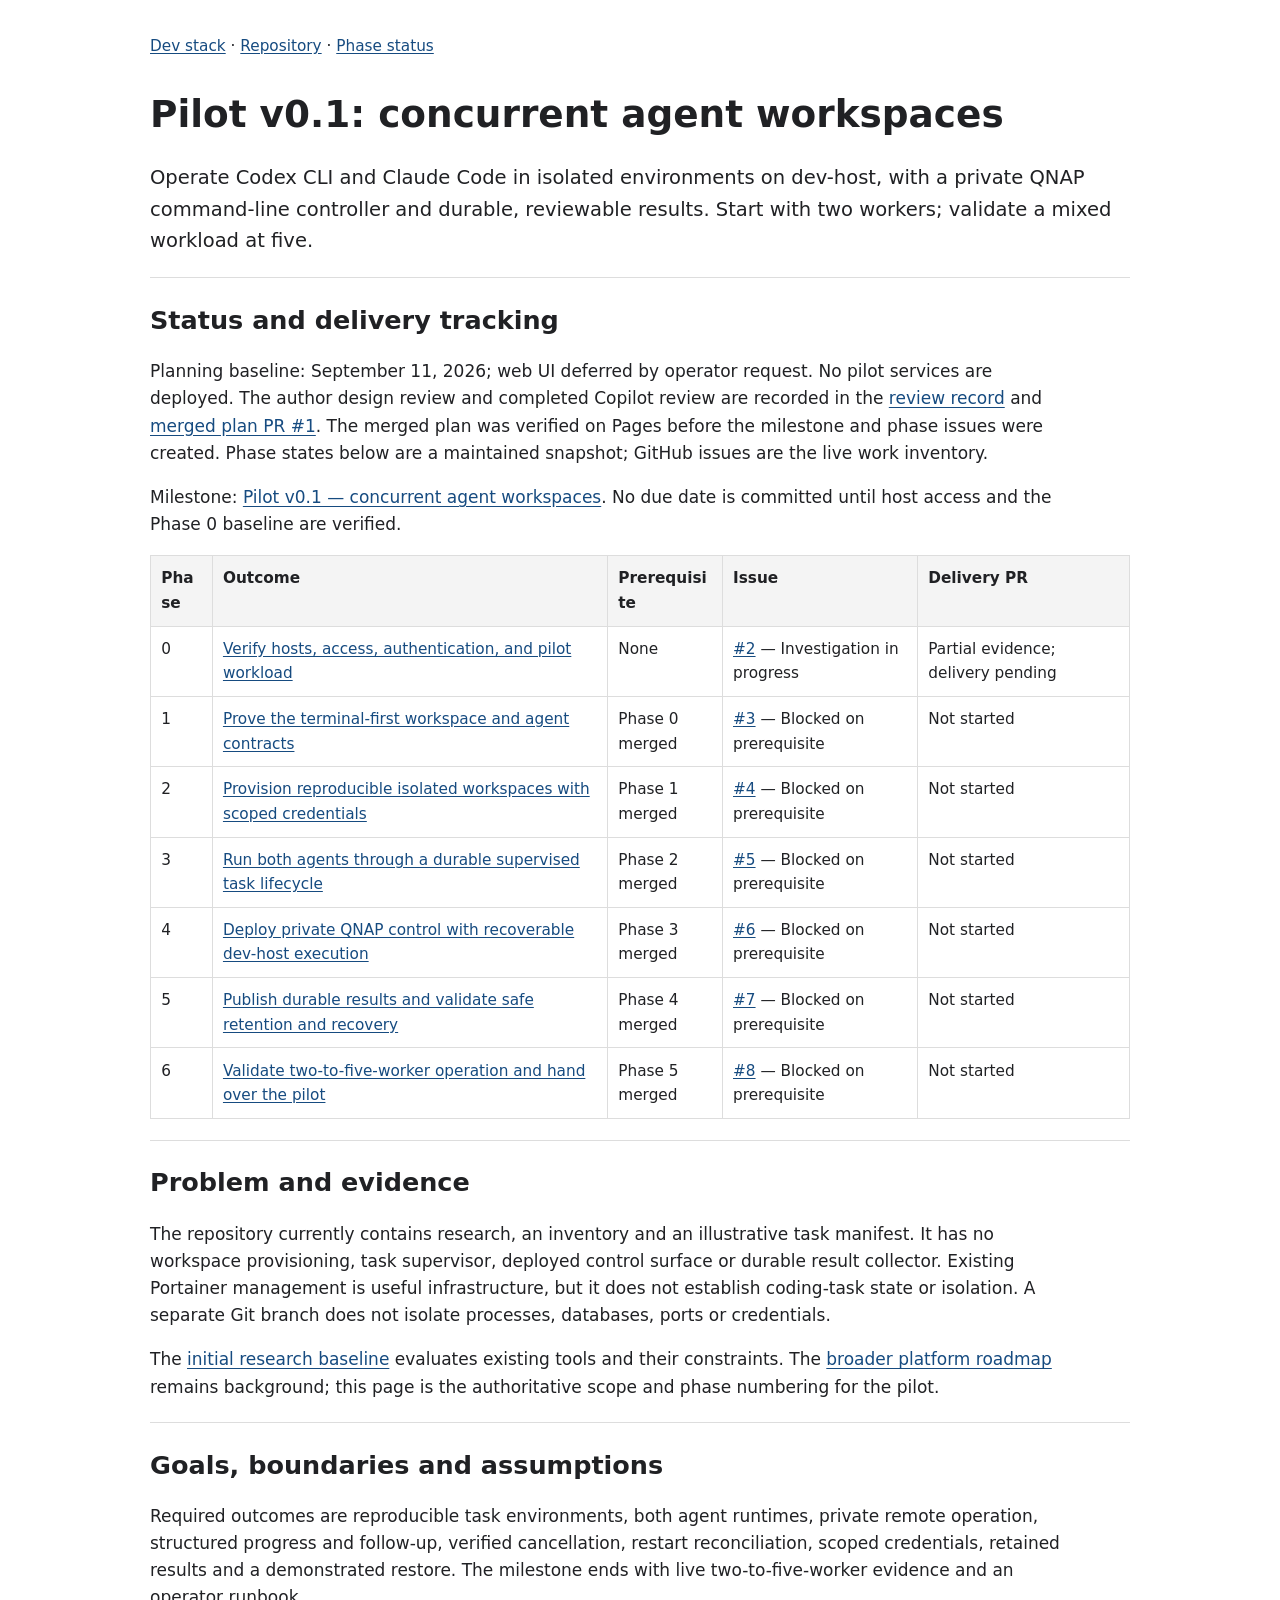
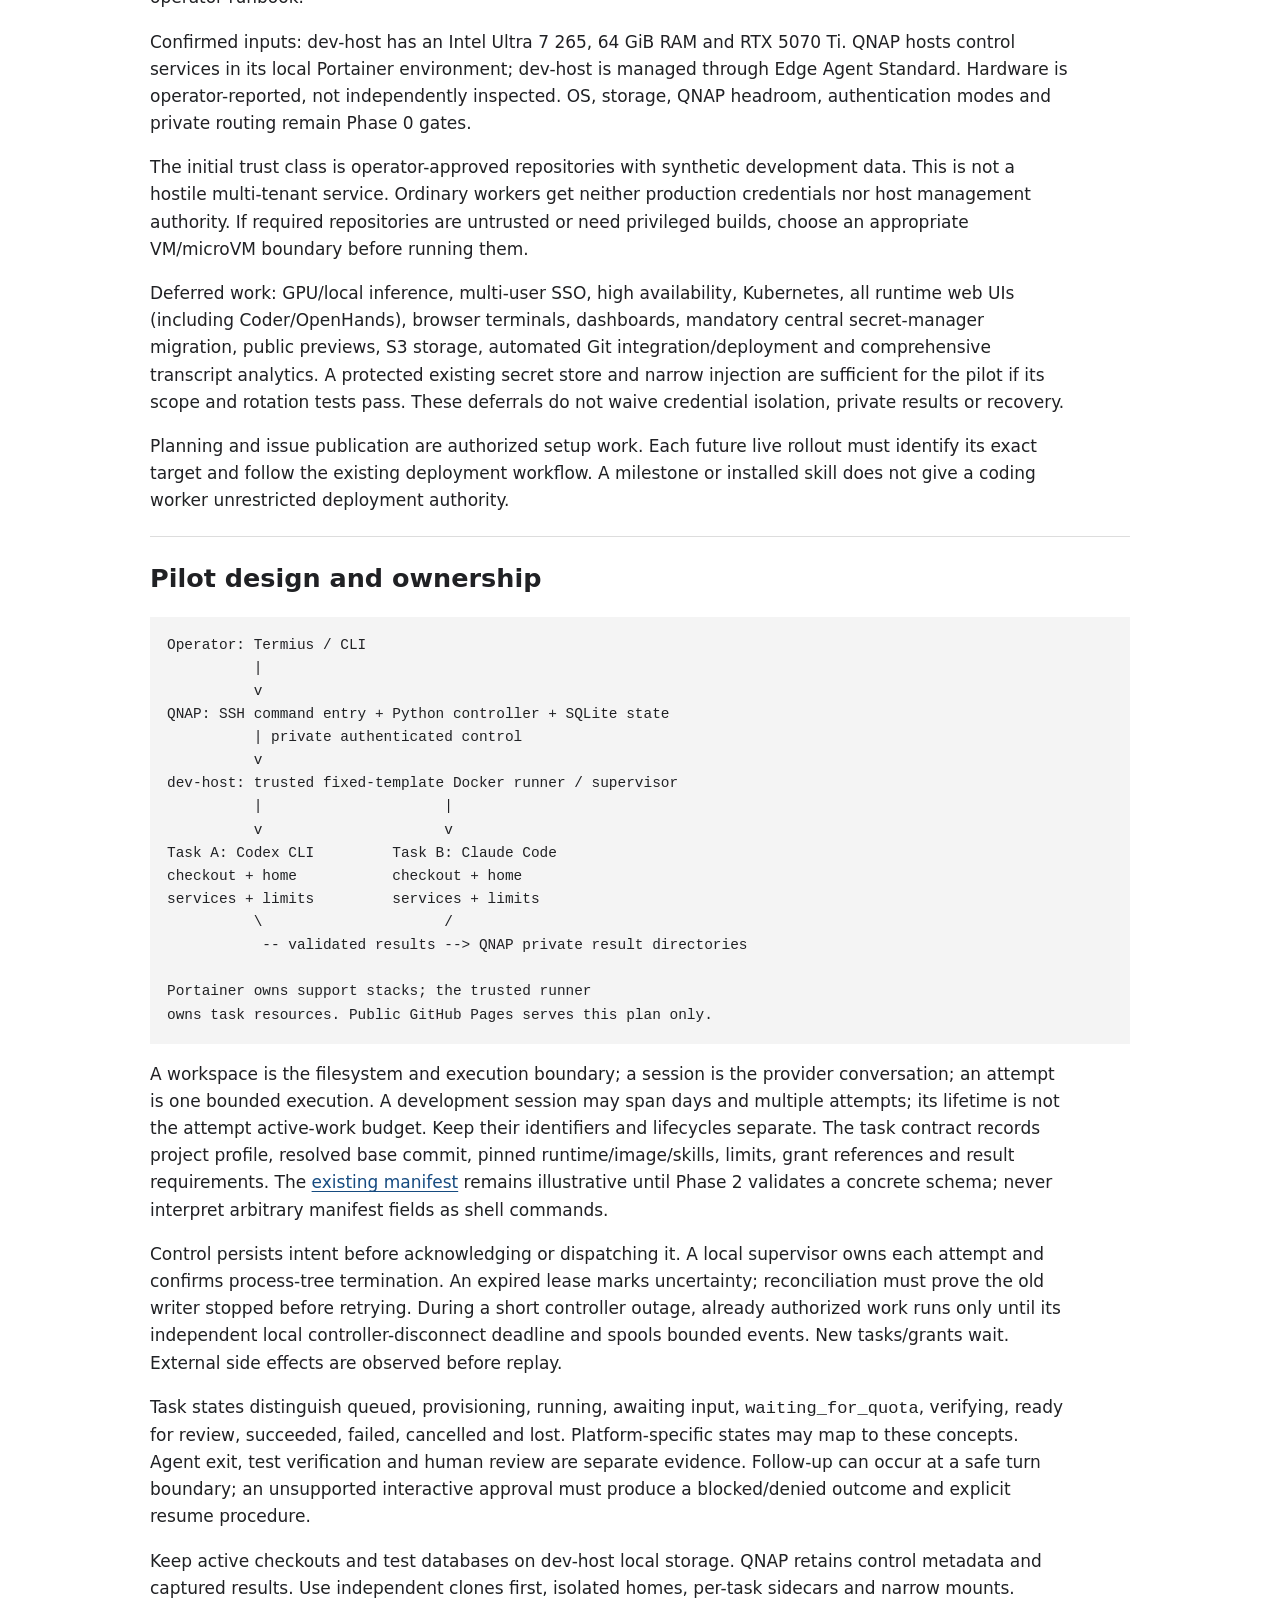
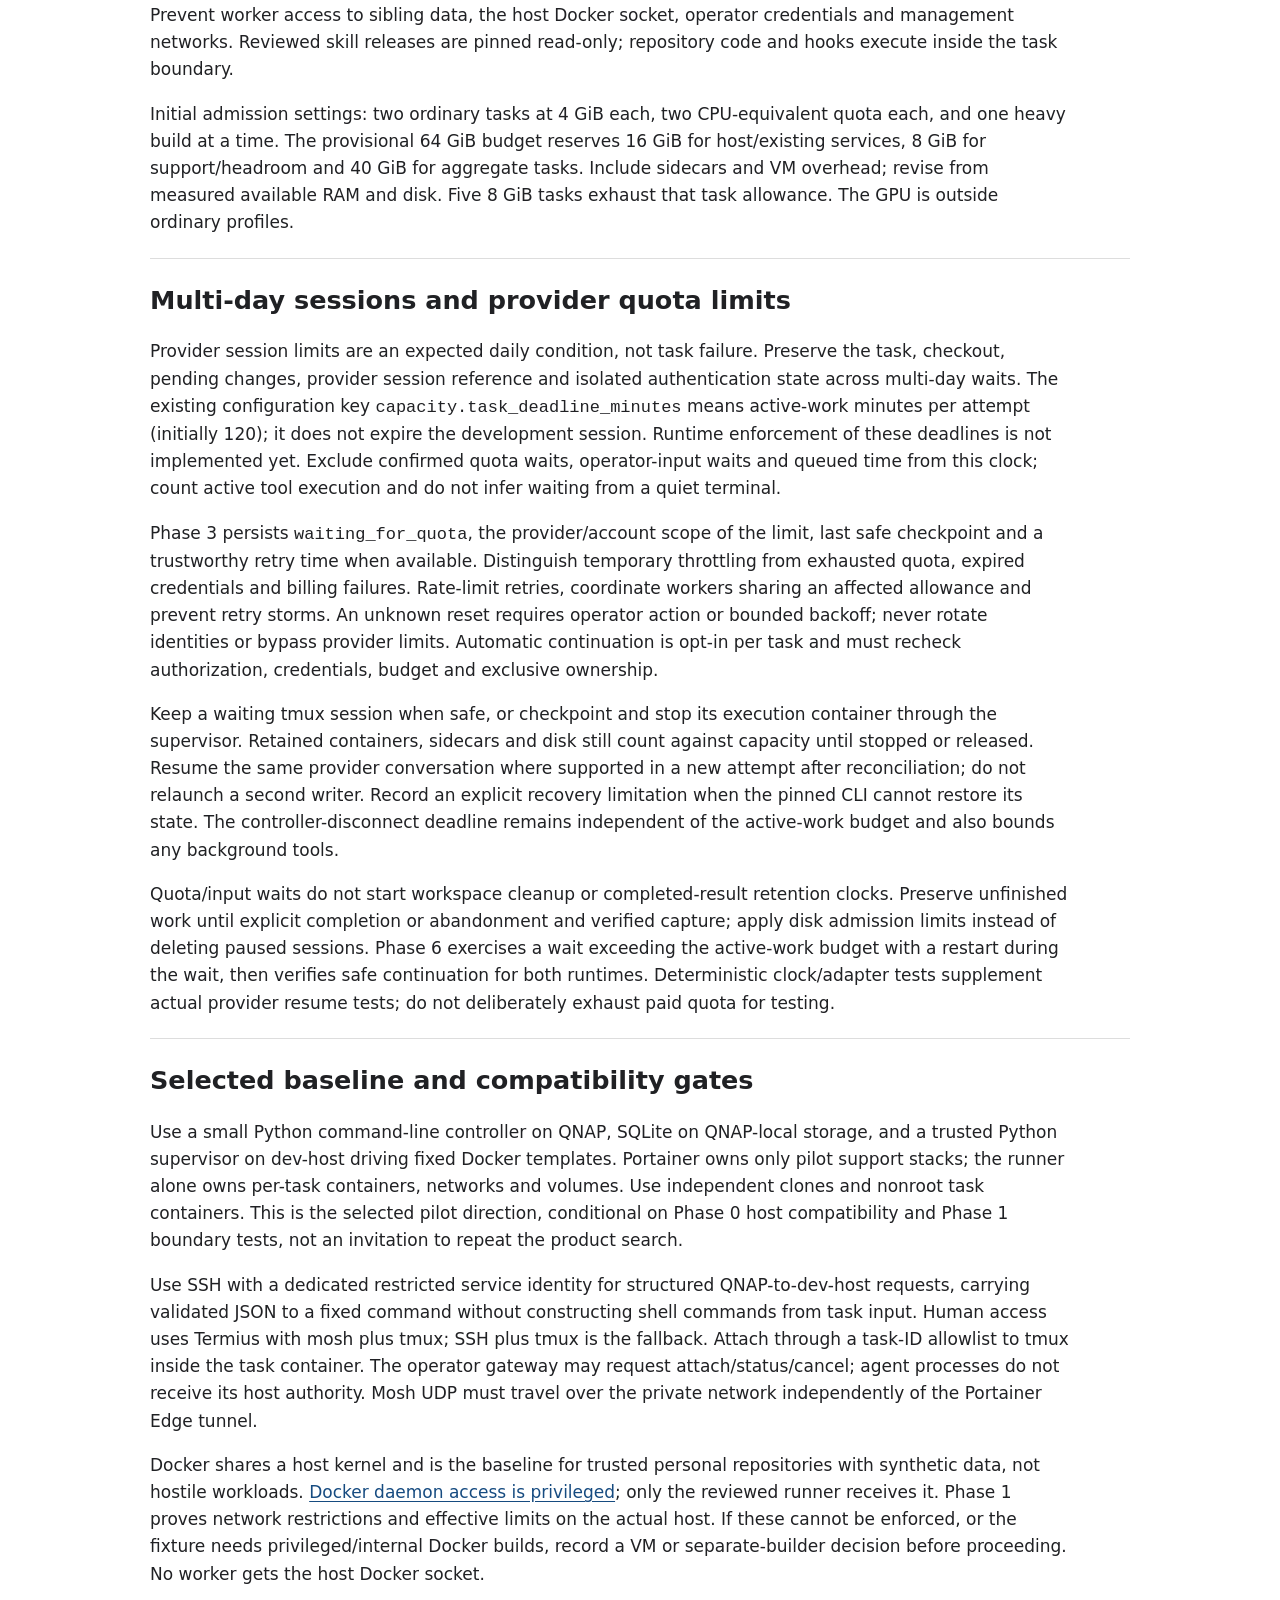
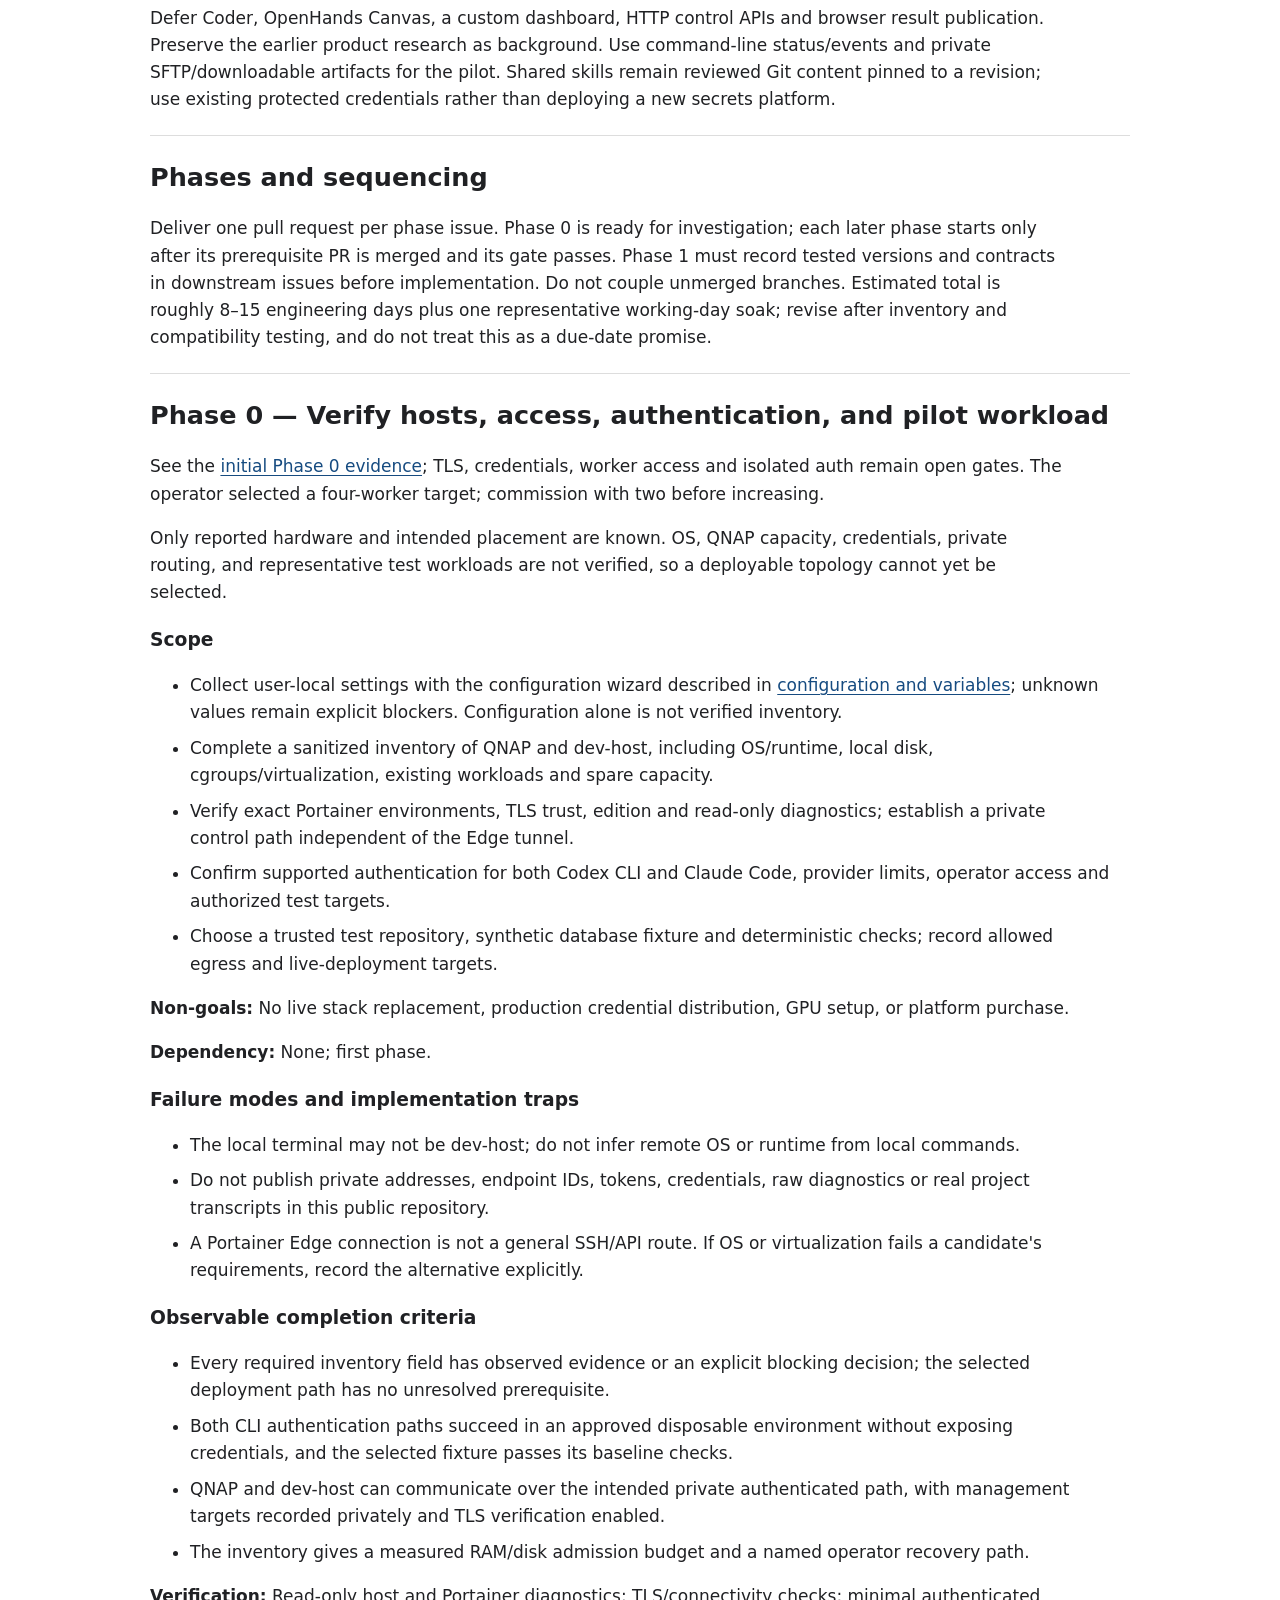
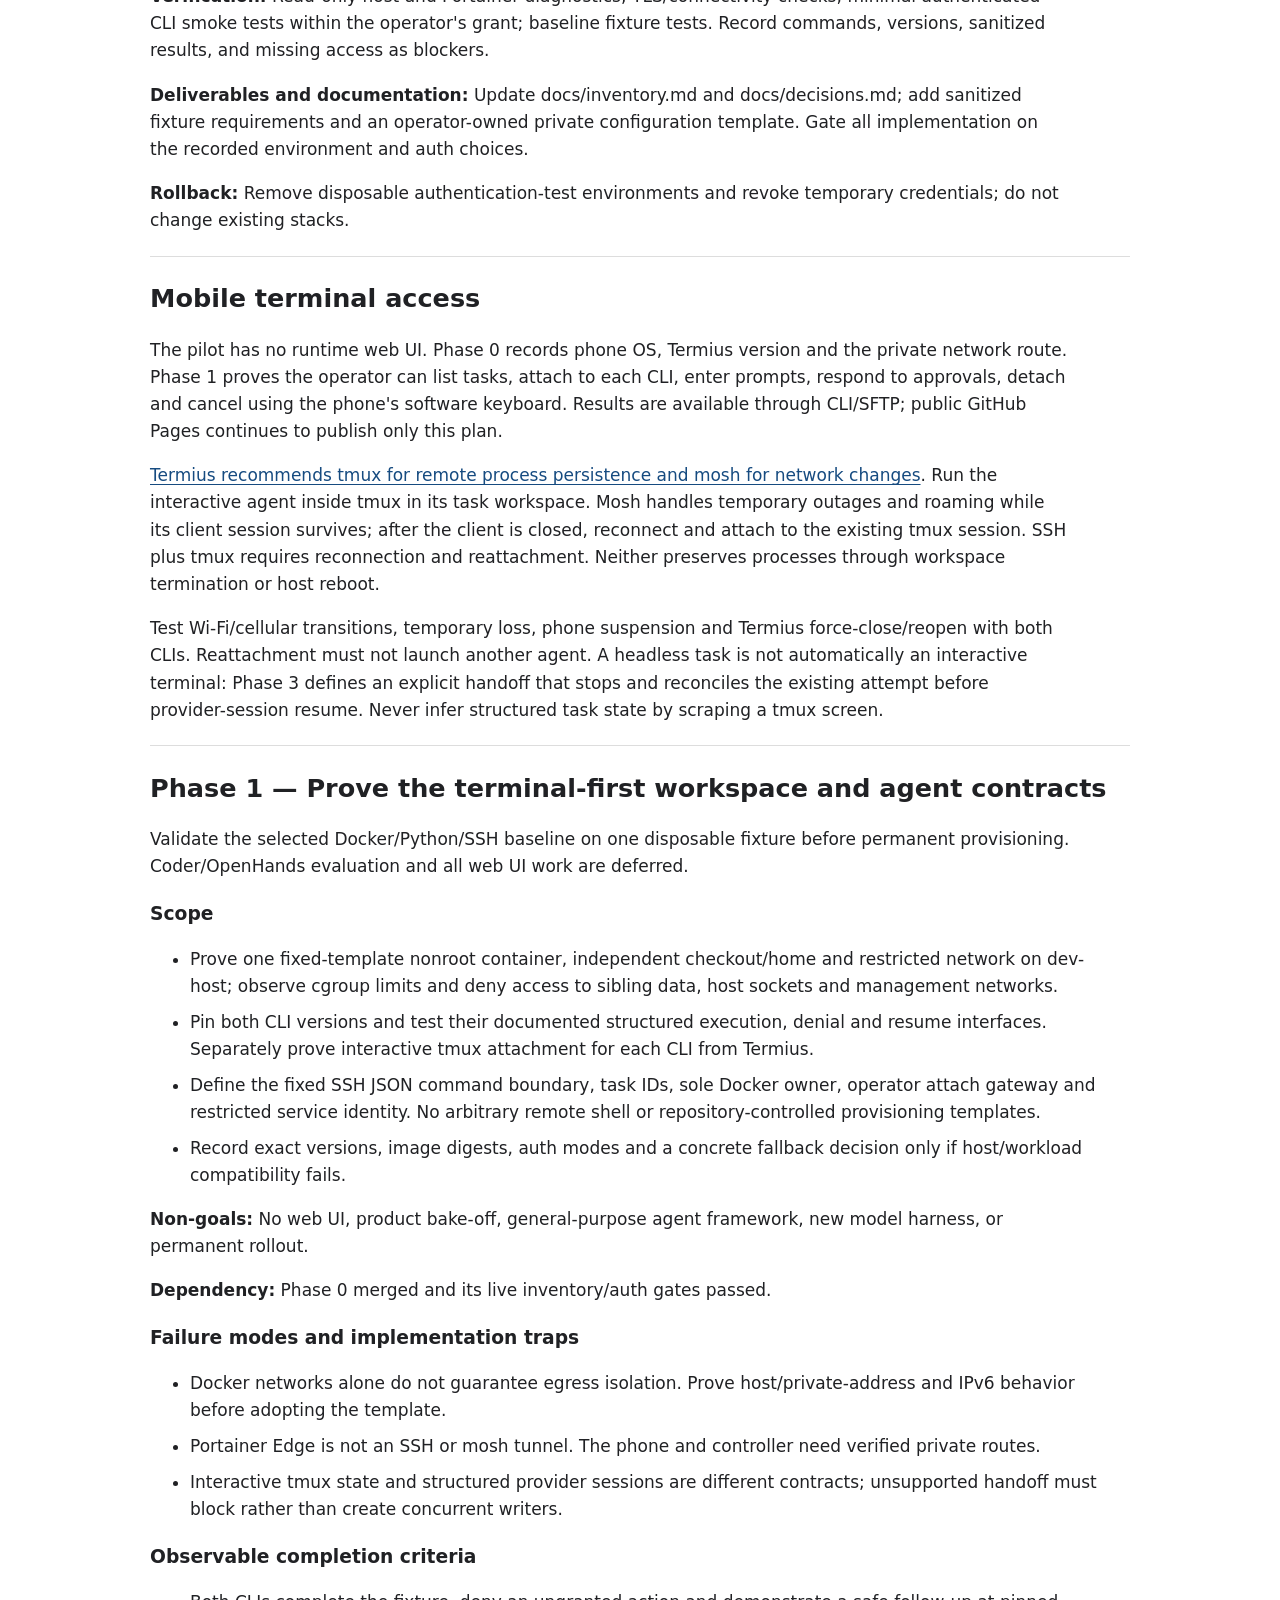
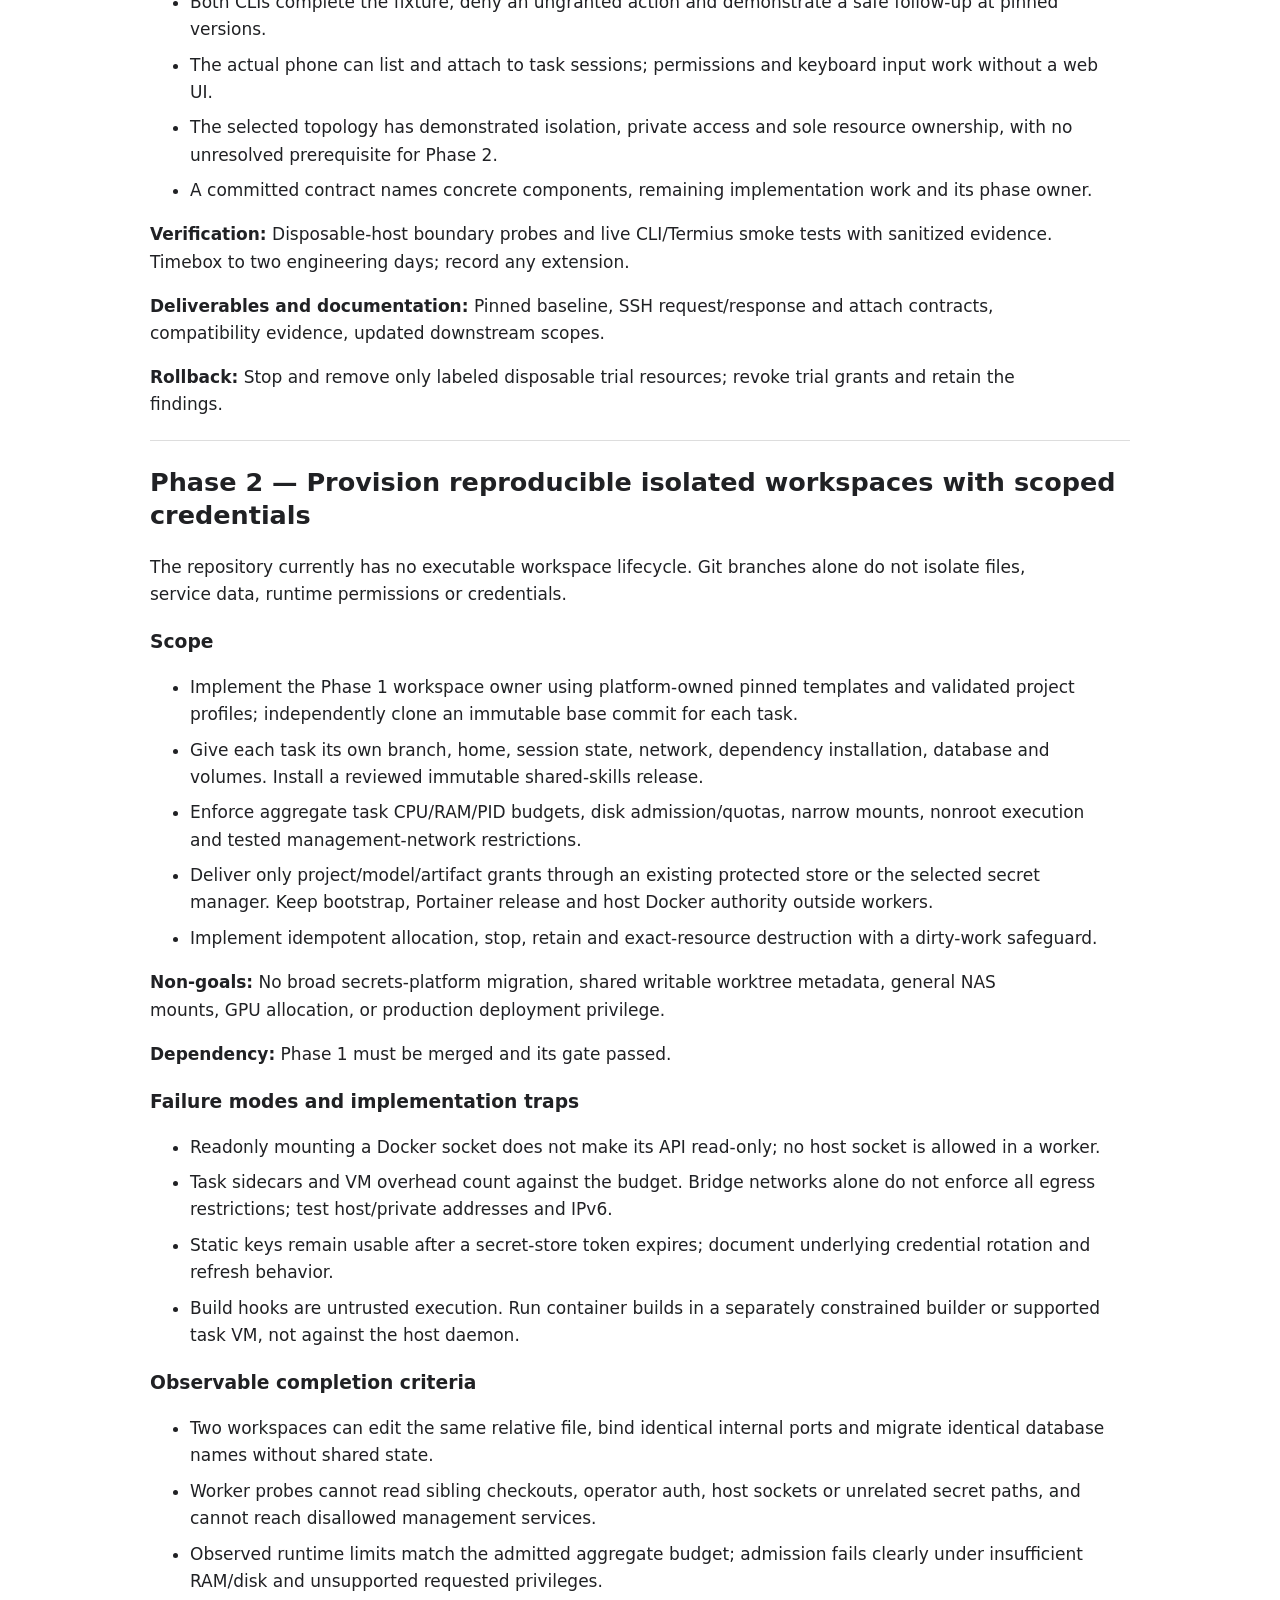
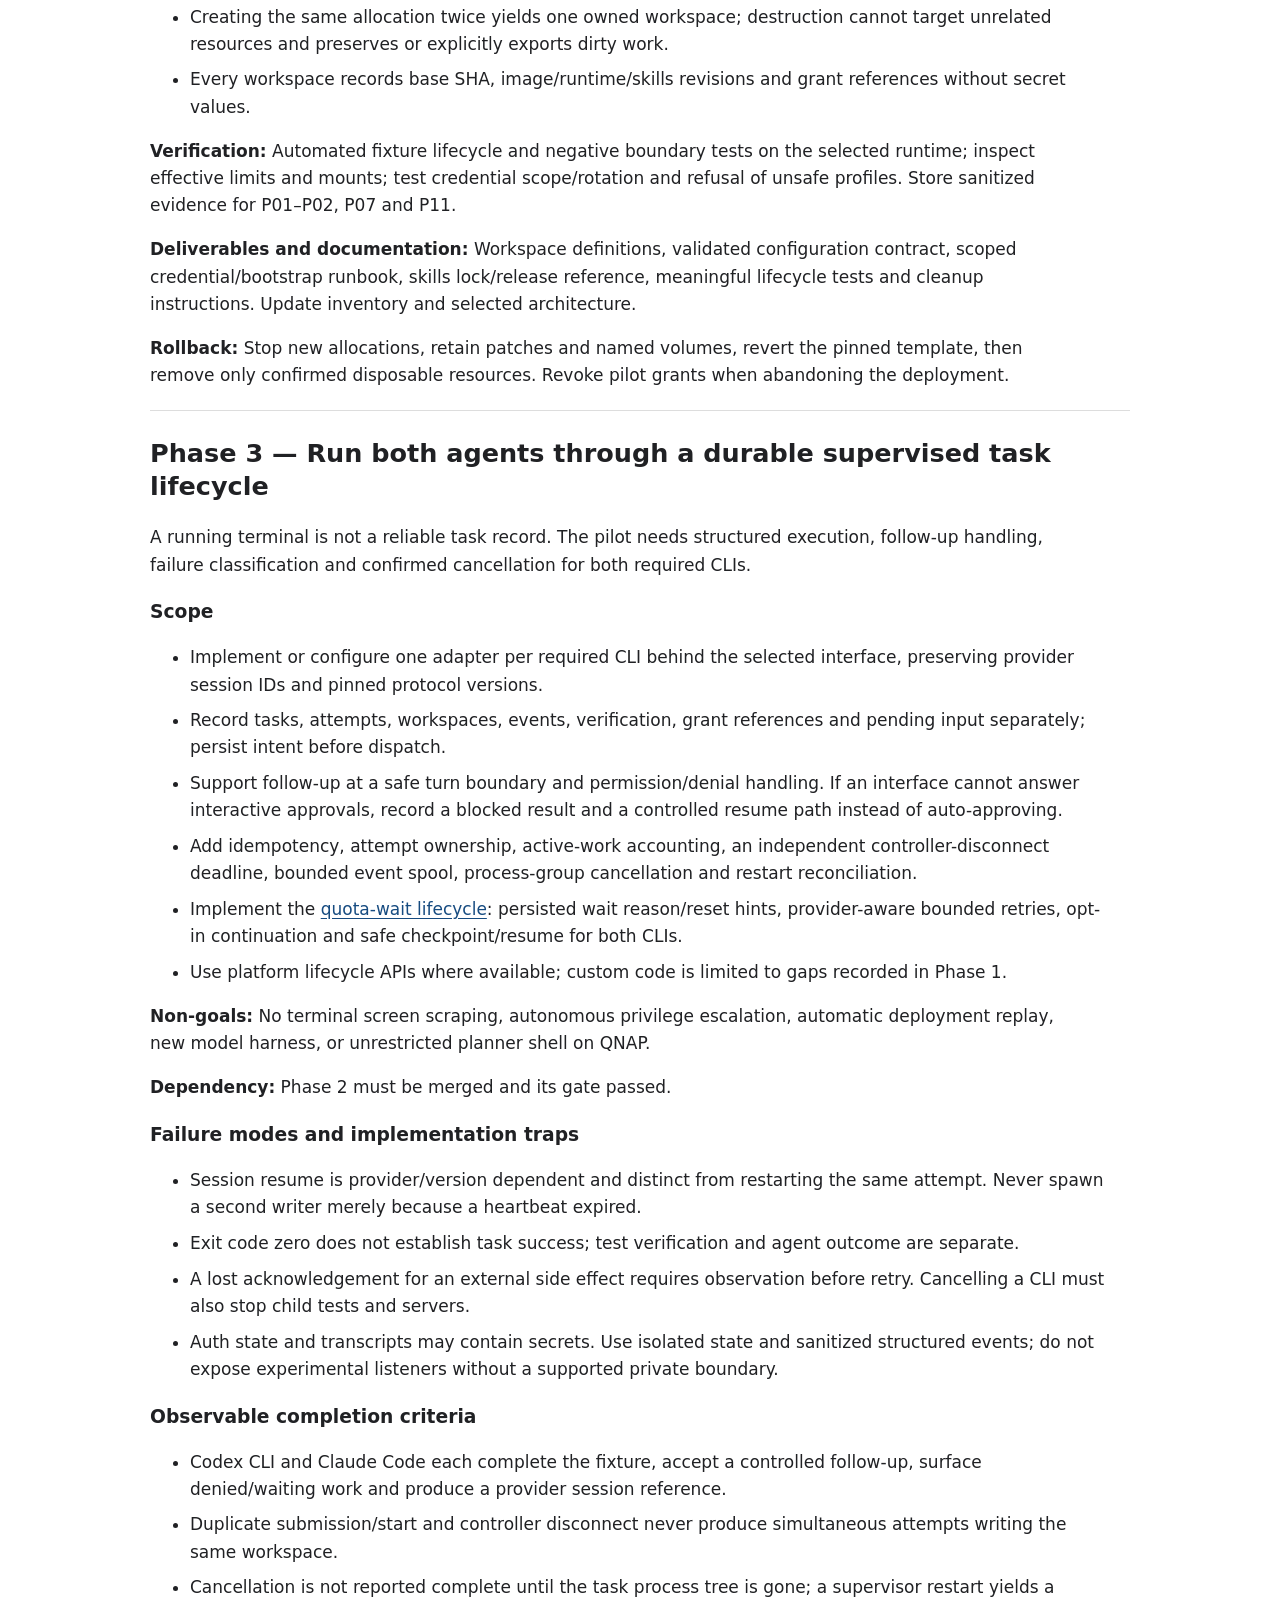
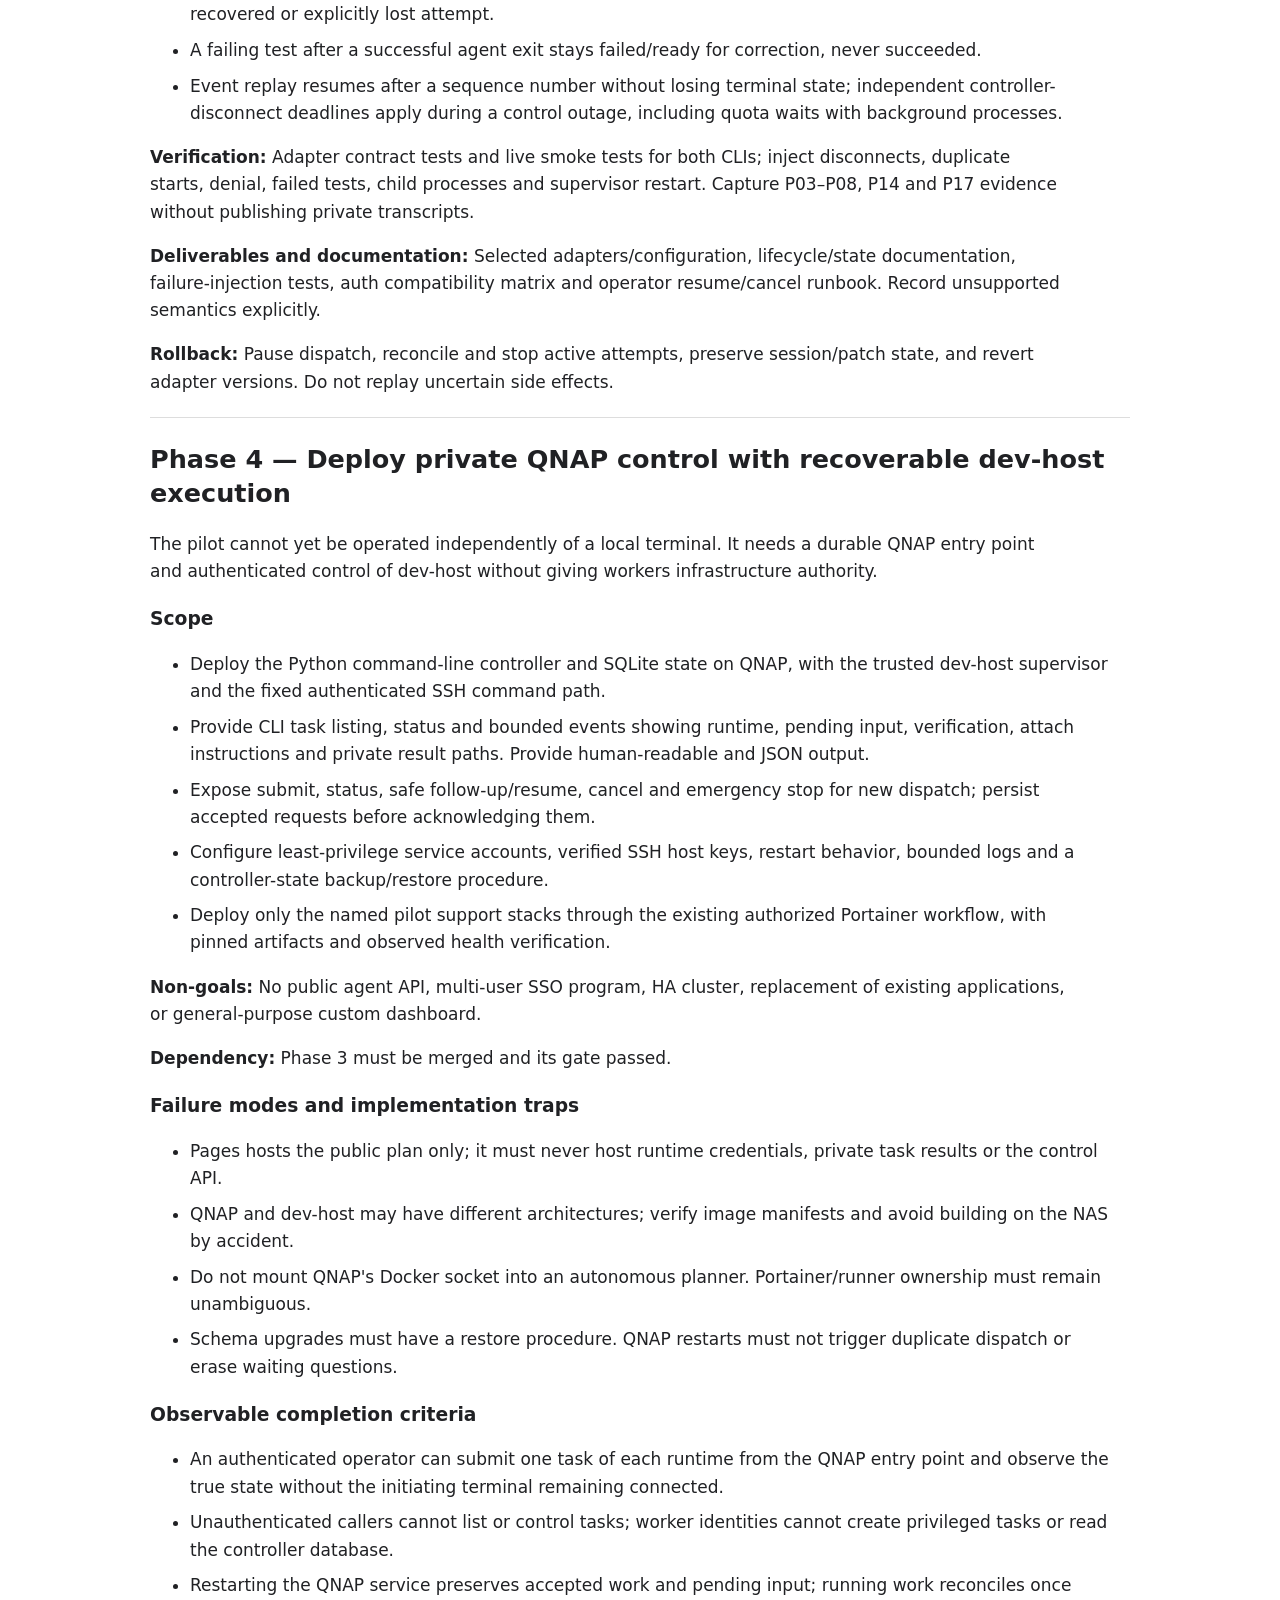
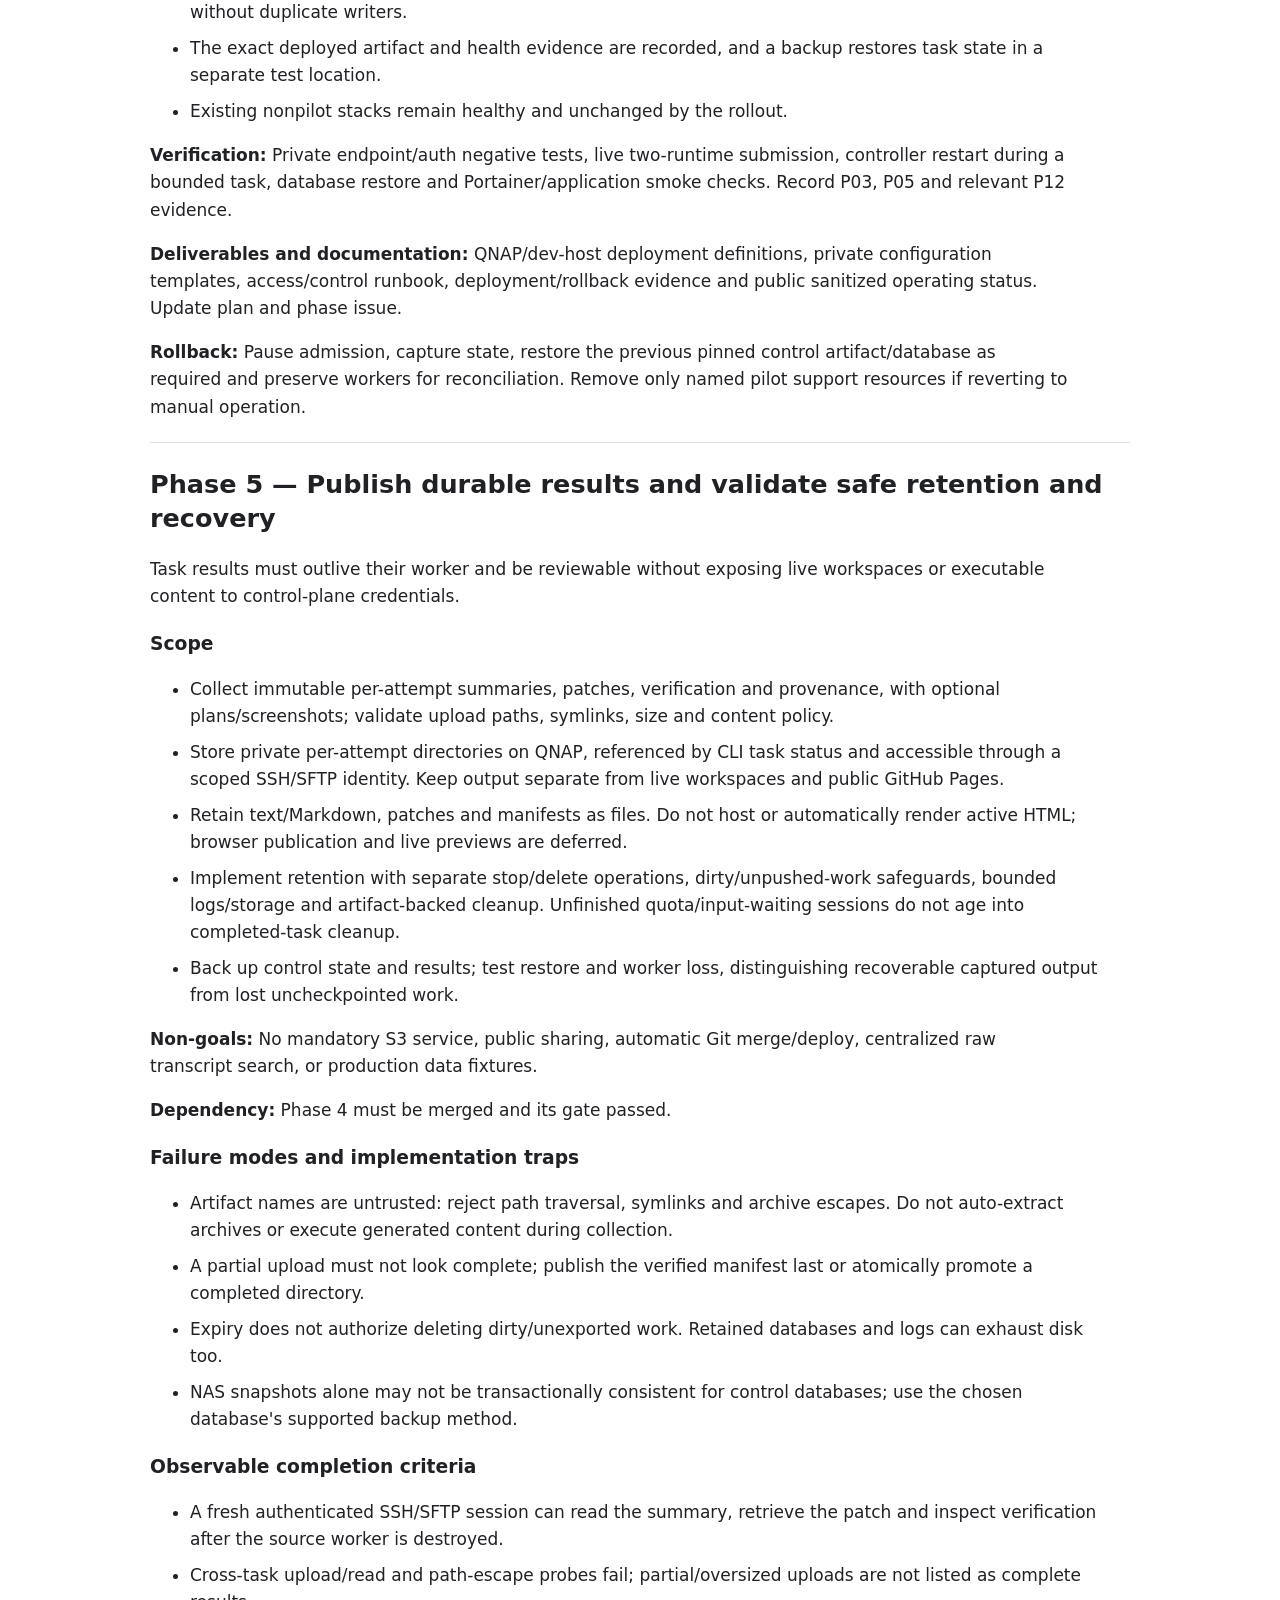
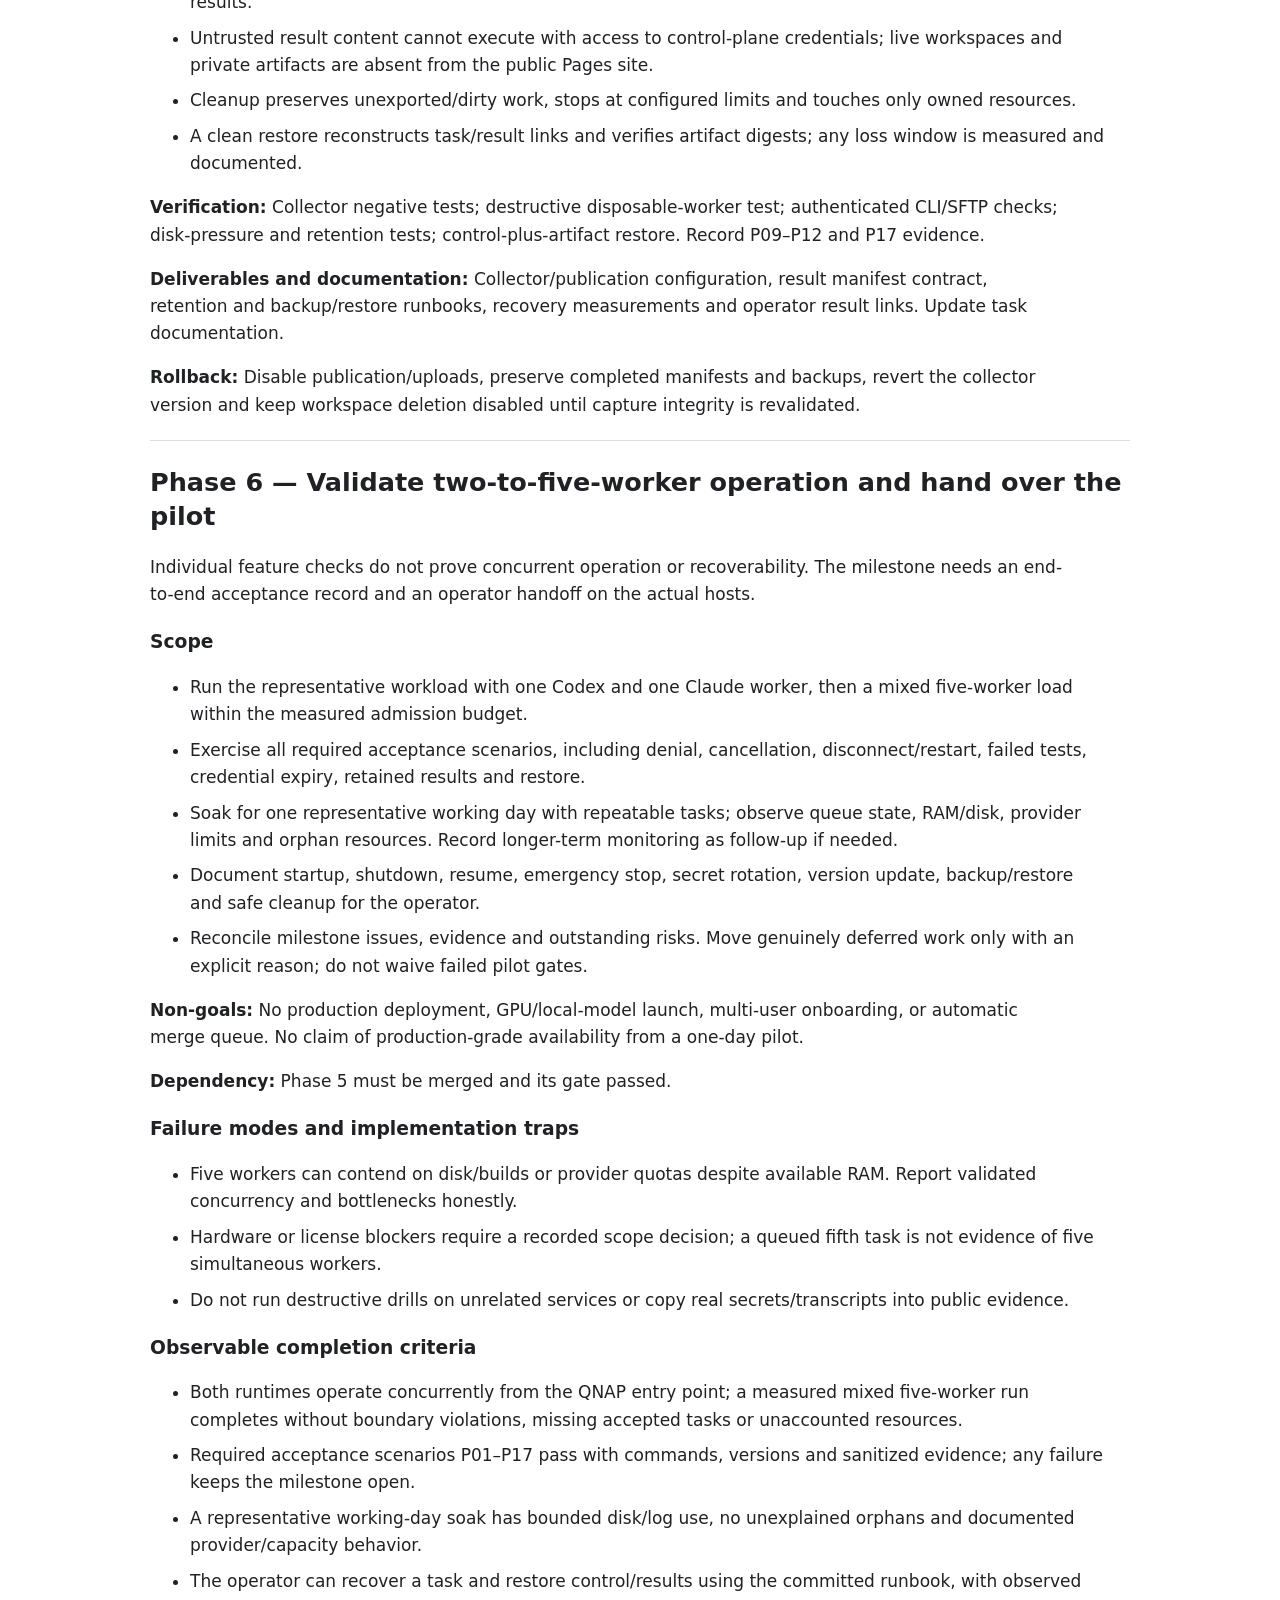
==== commit 1246c668: "Record Phase 0 inventory and support native-only keyring chains" ====
--- a/docs/pilot/index.html
+++ b/docs/pilot/index.html
@@ -34,8 +34,8 @@
 <a href="#phase-0">Verify hosts, access, authentication, and pilot workload</a>
 </td>
 <td>None</td>
-<td id="issue-0"><a href="https://github.com/unearth4334/dev-stack/issues/2">#2</a> — Ready for investigation</td>
-<td id="pr-0">Not started</td>
+<td id="issue-0"><a href="https://github.com/unearth4334/dev-stack/issues/2">#2</a> — Investigation in progress</td>
+<td id="pr-0">Partial evidence; delivery pending</td>
 </tr>
 <tr>
 <td>1</td>
@@ -152,6 +152,7 @@
 </section>
 <section id="phase-0">
 <h2>Phase 0 — Verify hosts, access, authentication, and pilot workload</h2>
+<p>See the <a href="https://github.com/unearth4334/dev-stack/blob/main/docs/pilot/phase-0.md">initial Phase 0 evidence</a>; TLS, credentials, worker access and isolated auth remain open gates. The operator selected a four-worker target; commission with two before increasing.</p>
 <p>Only reported hardware and intended placement are known. OS, QNAP capacity, credentials, private routing, and representative test workloads are not verified, so a deployable topology cannot yet be selected.</p>
 <h3>Scope</h3>
 <ul>
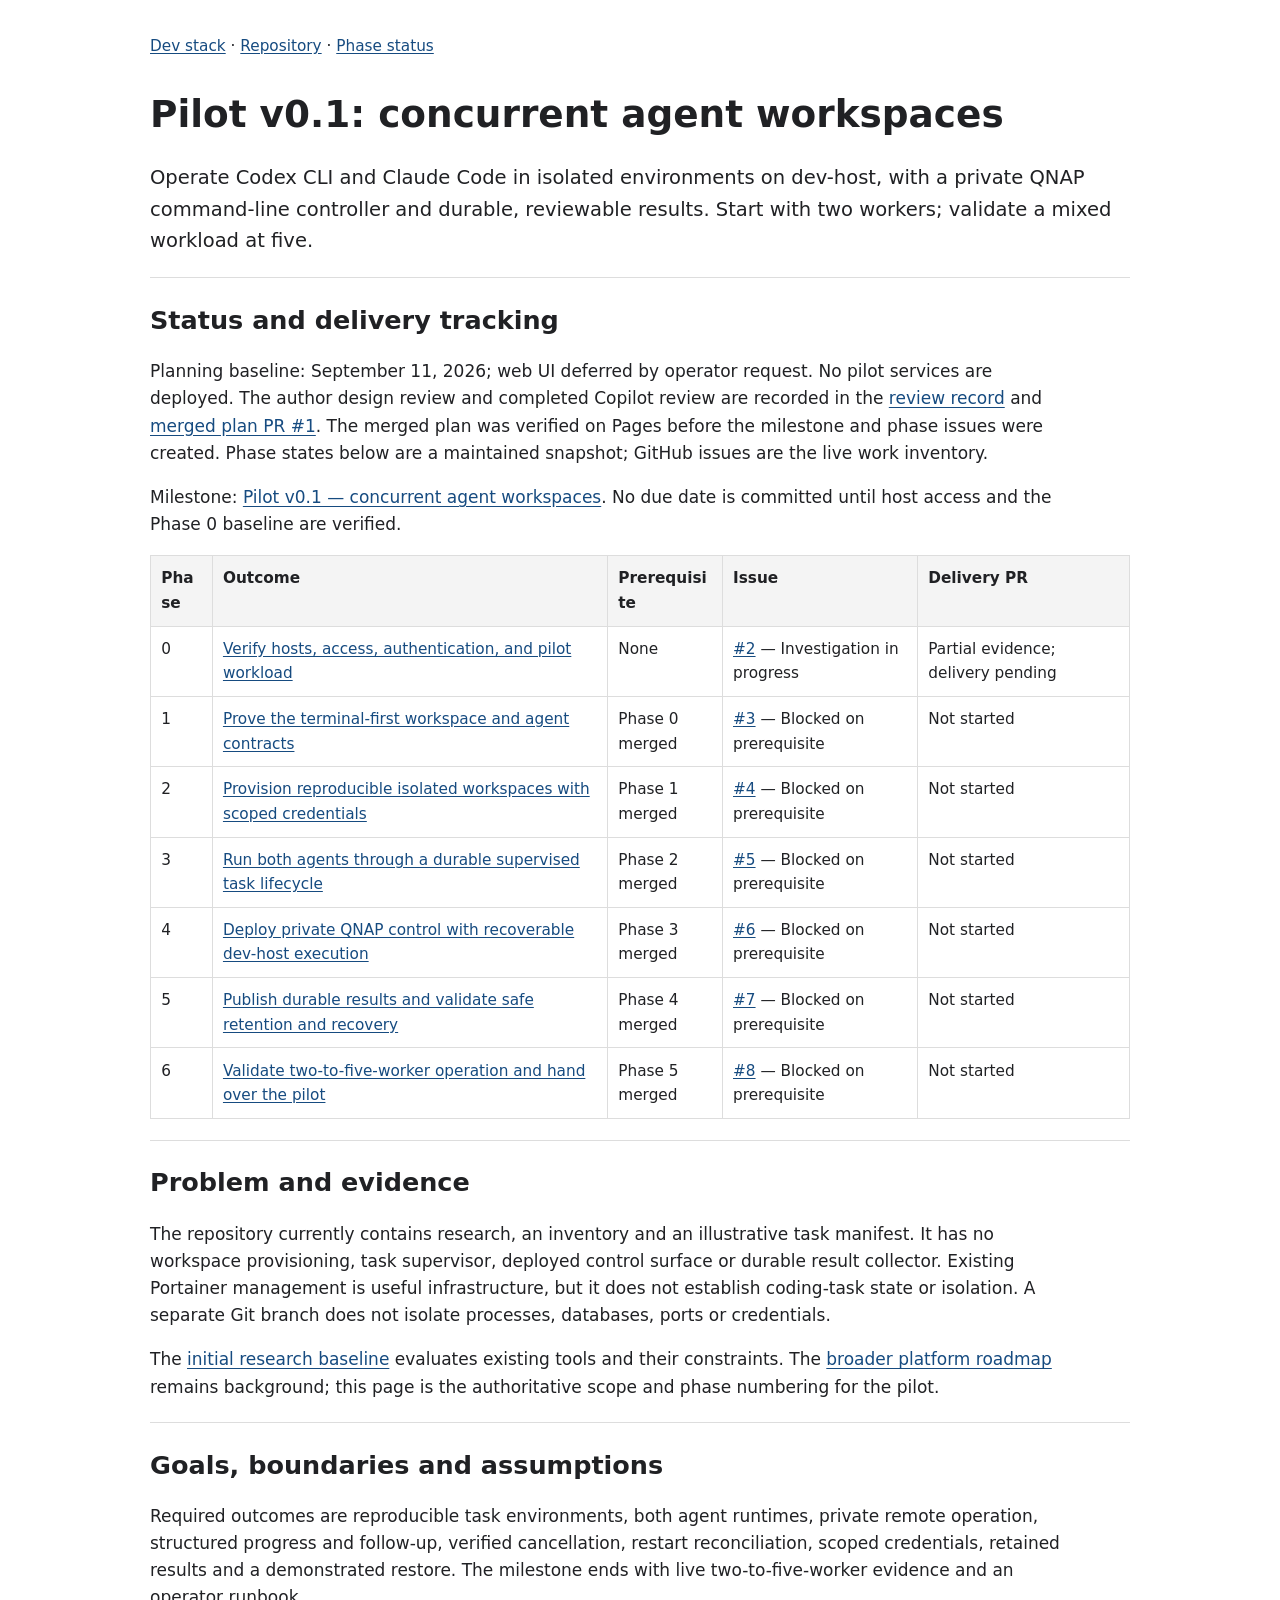
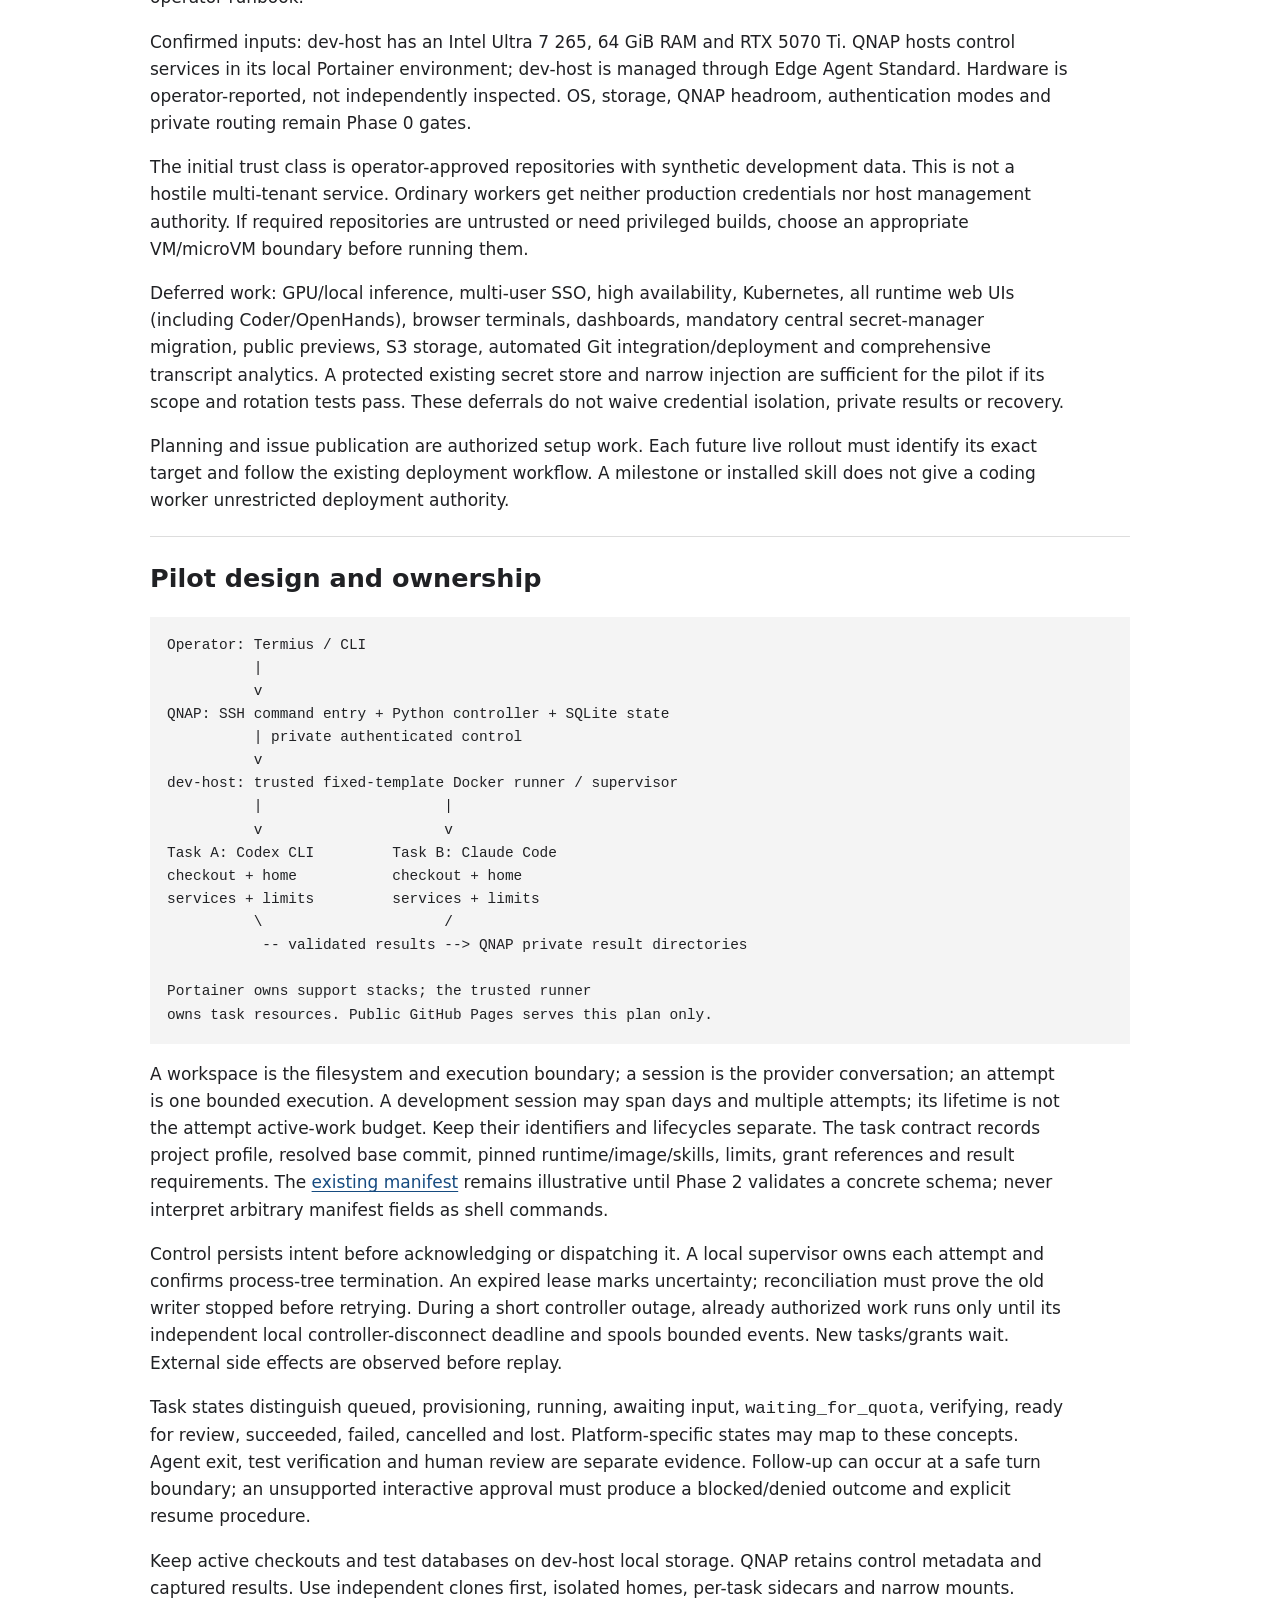
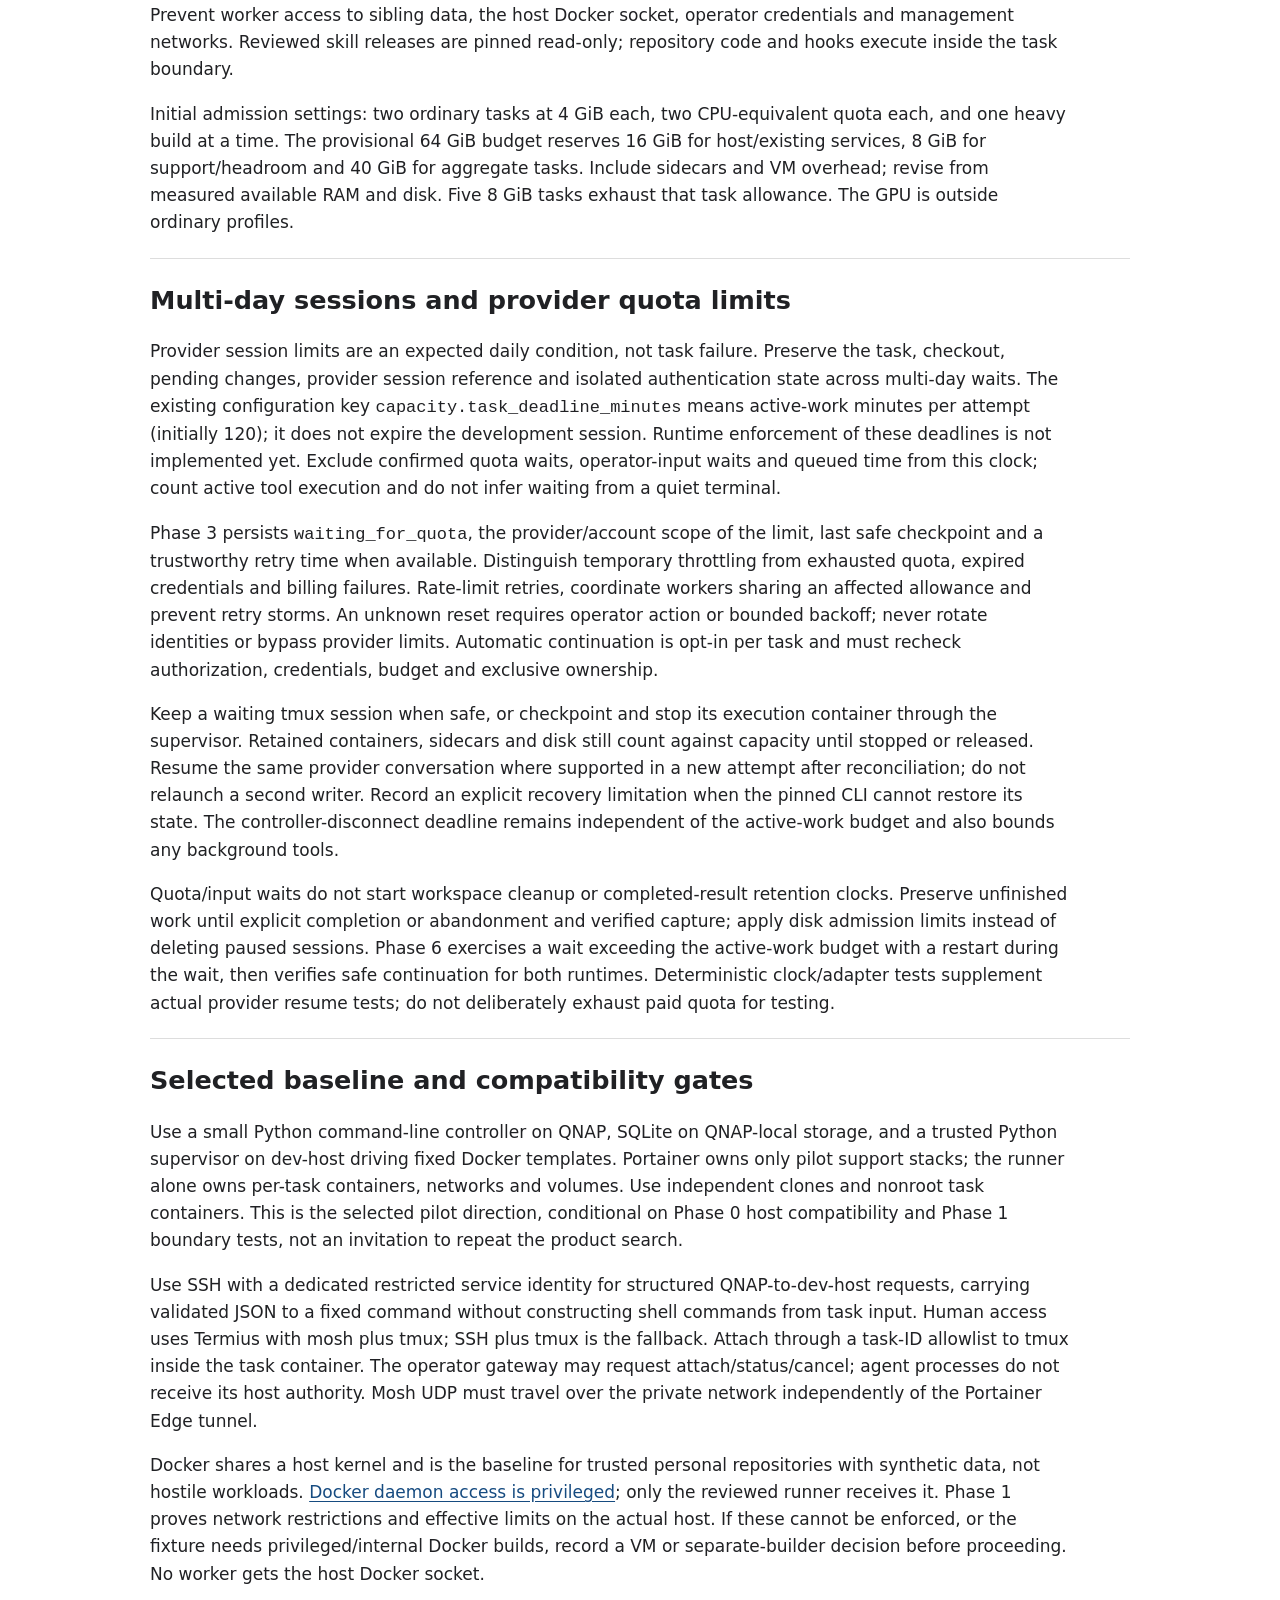
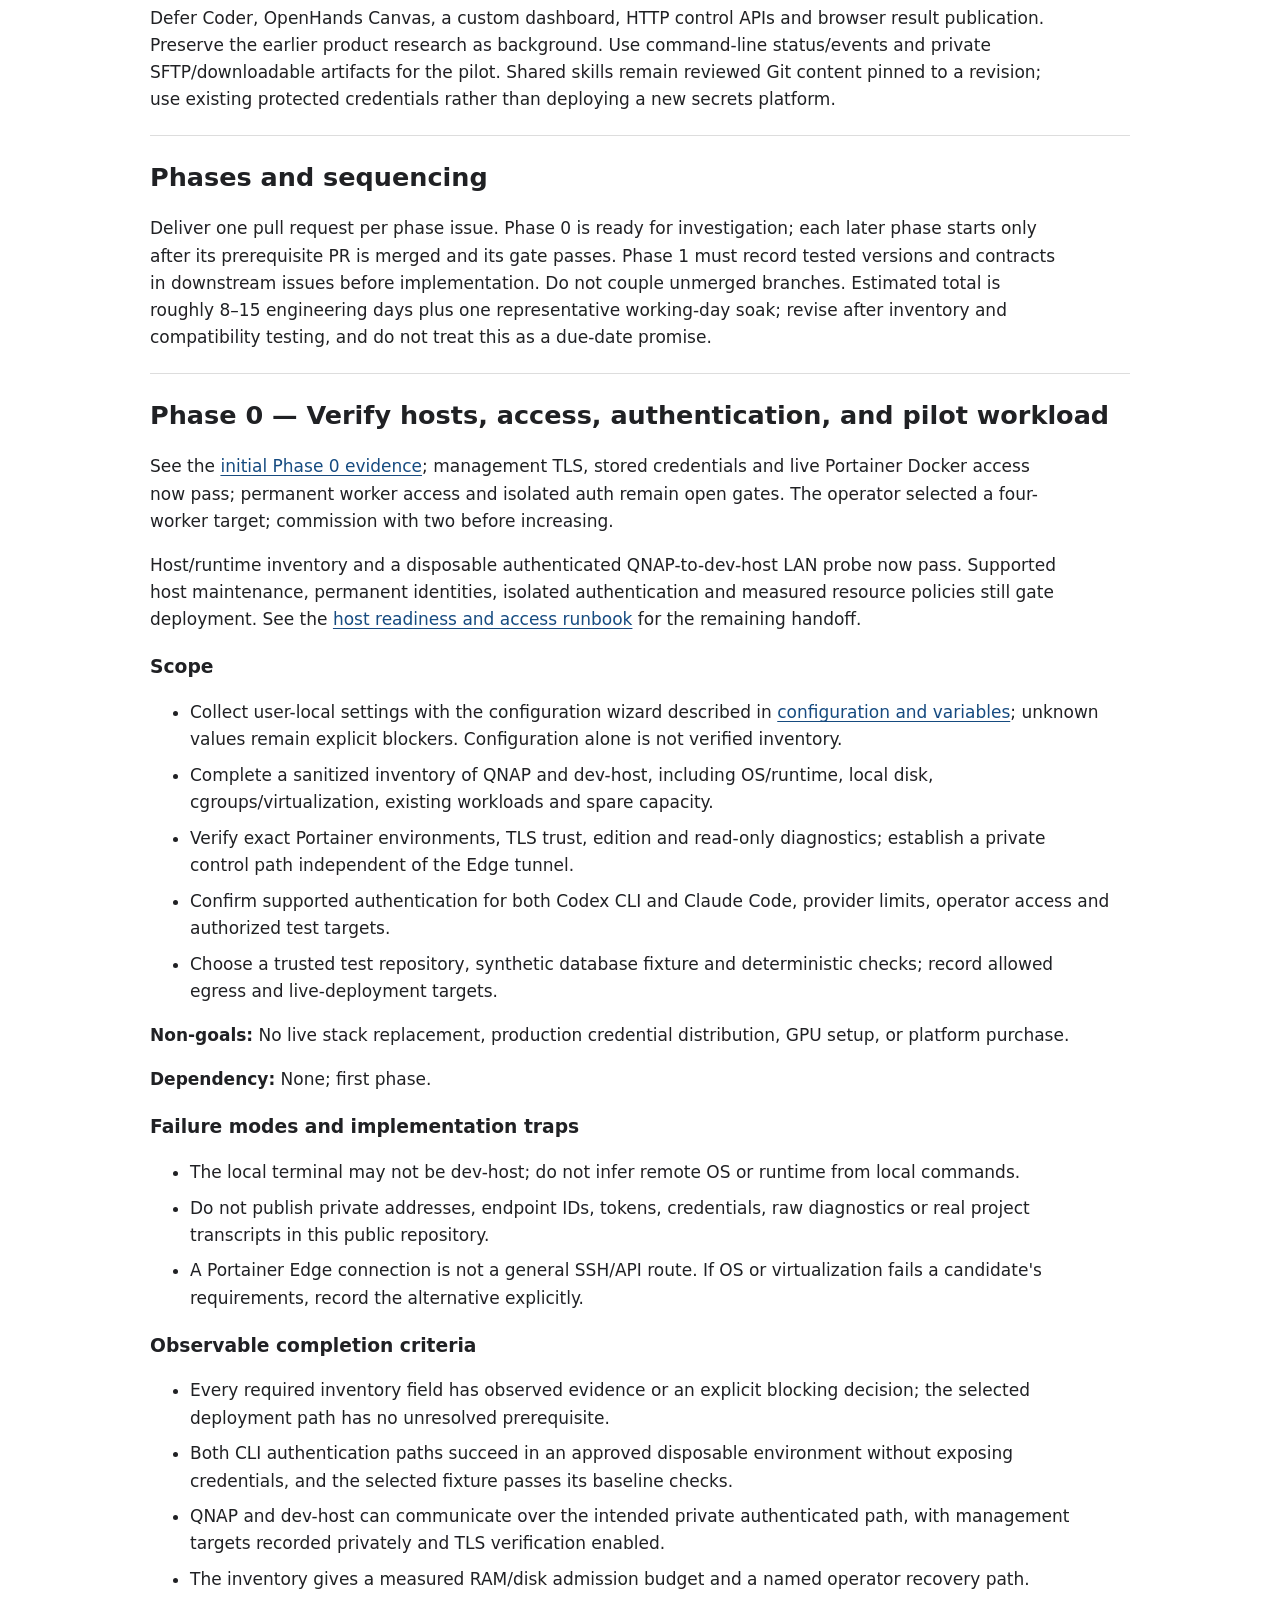
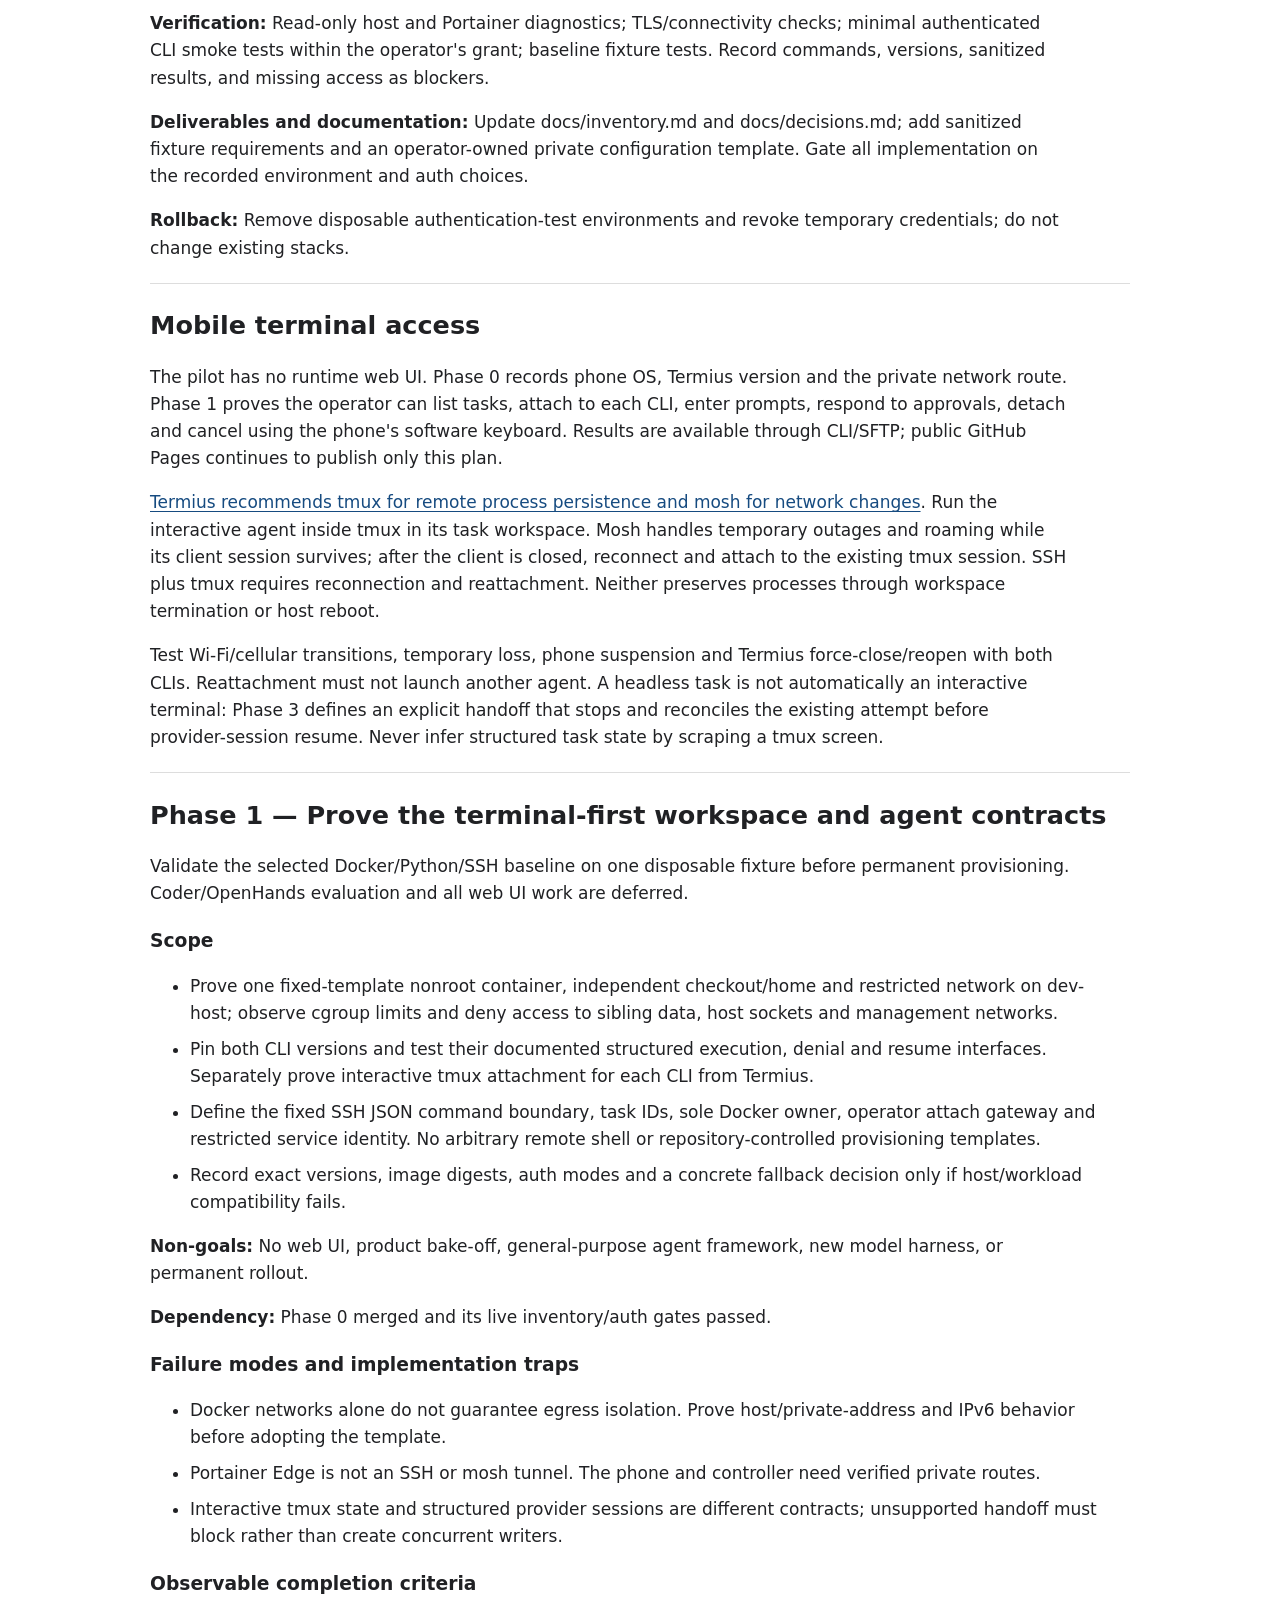
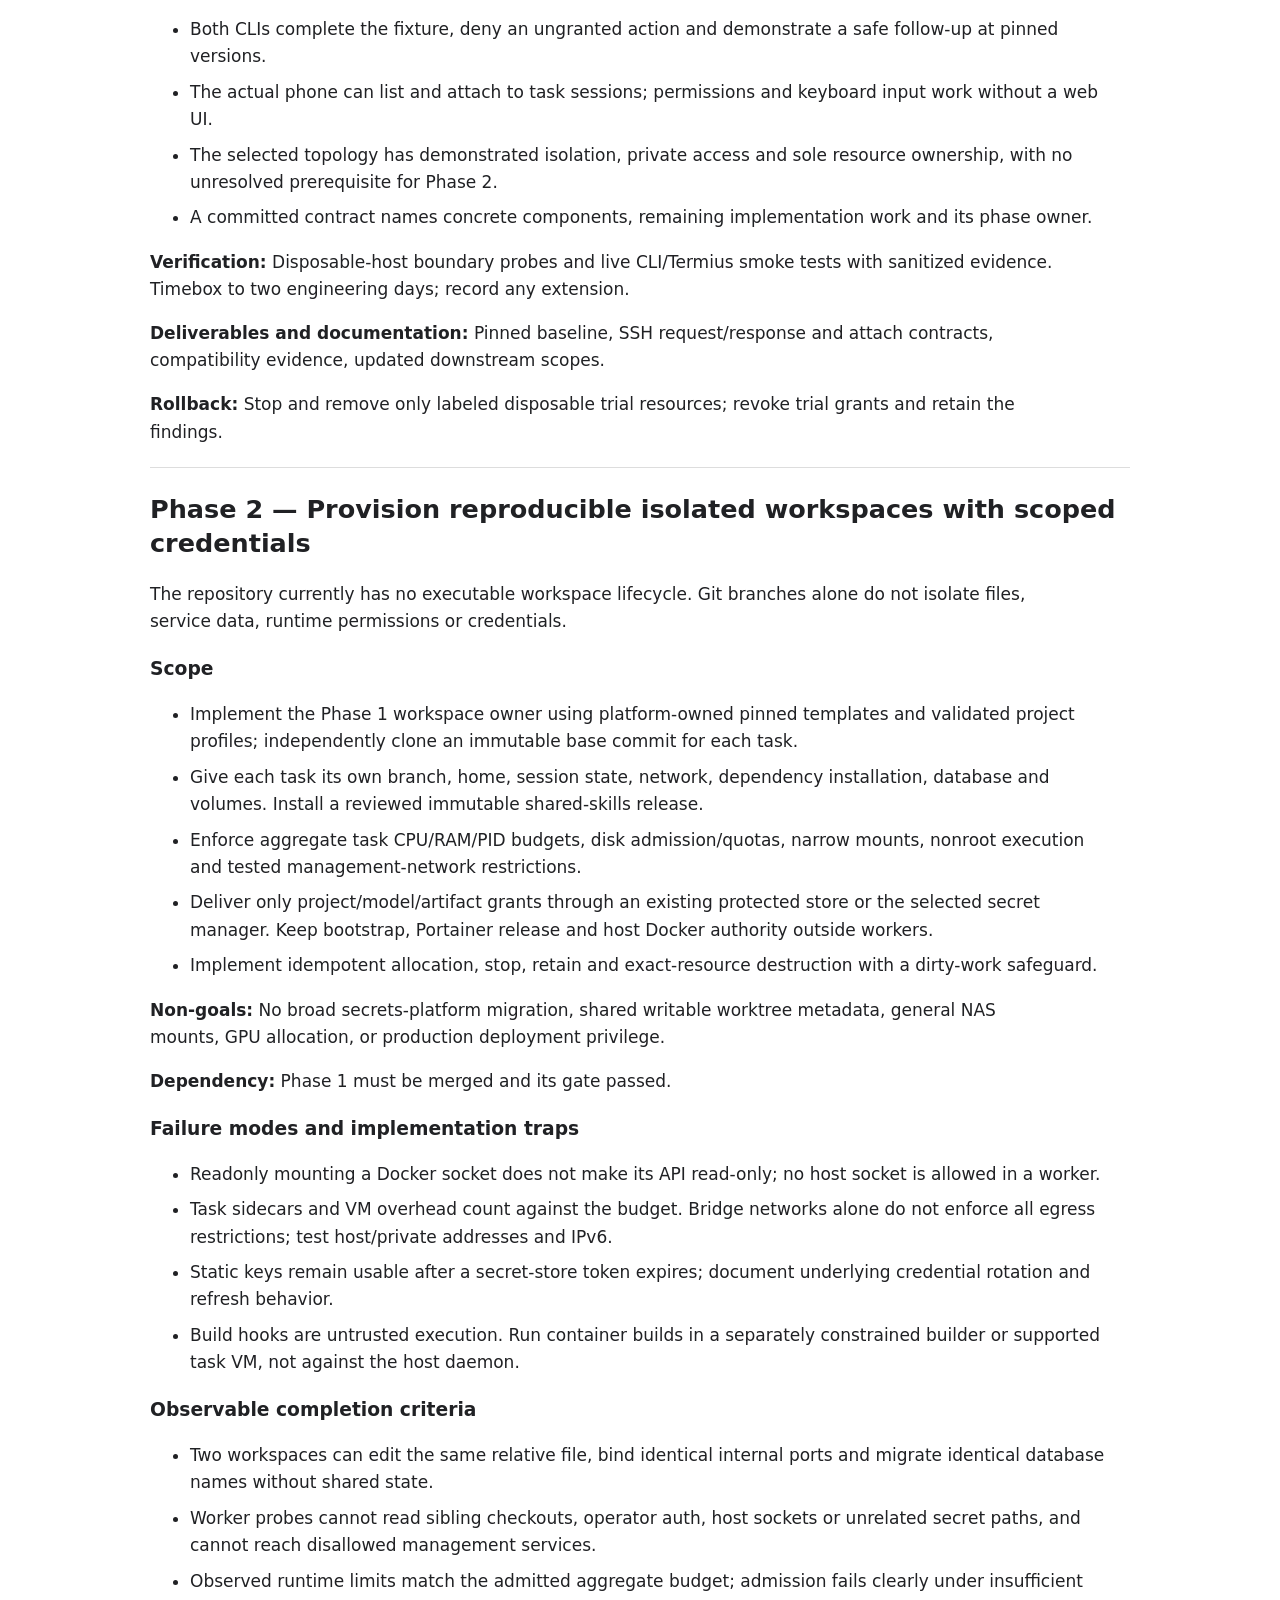
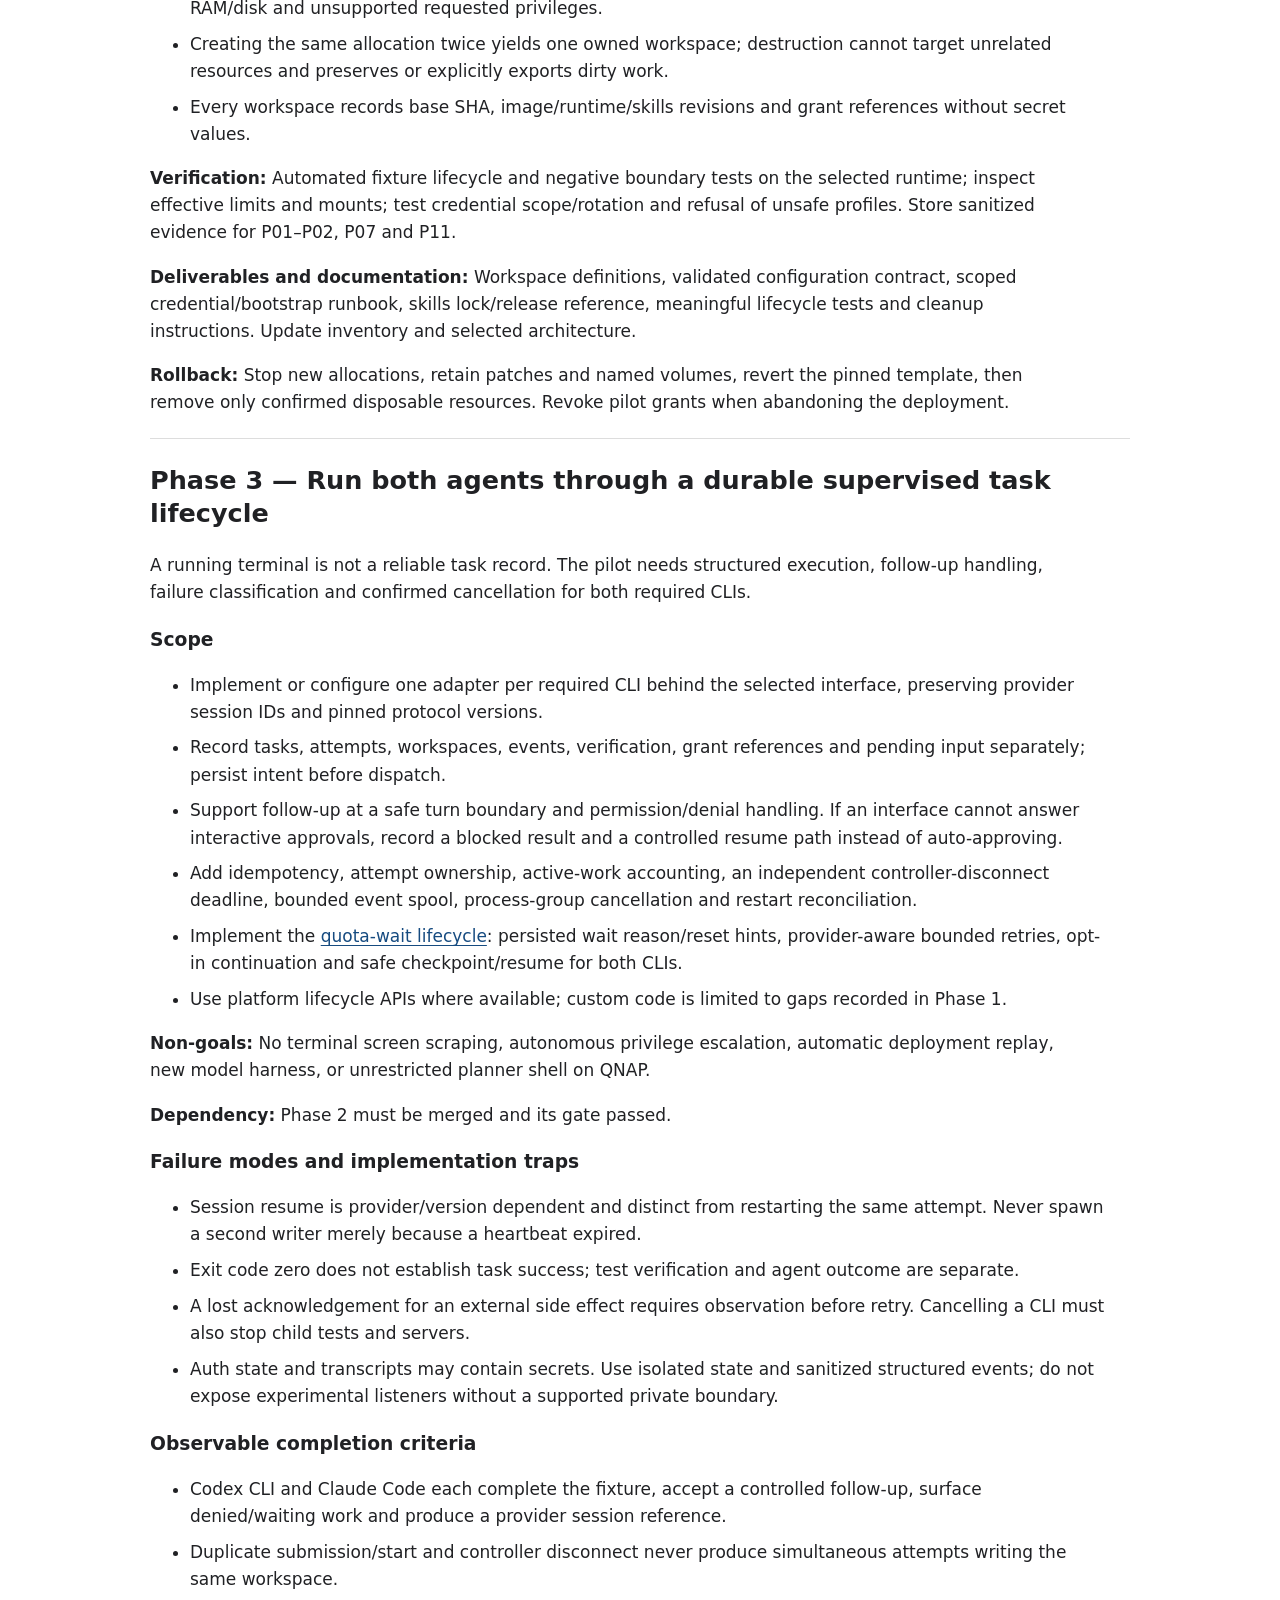
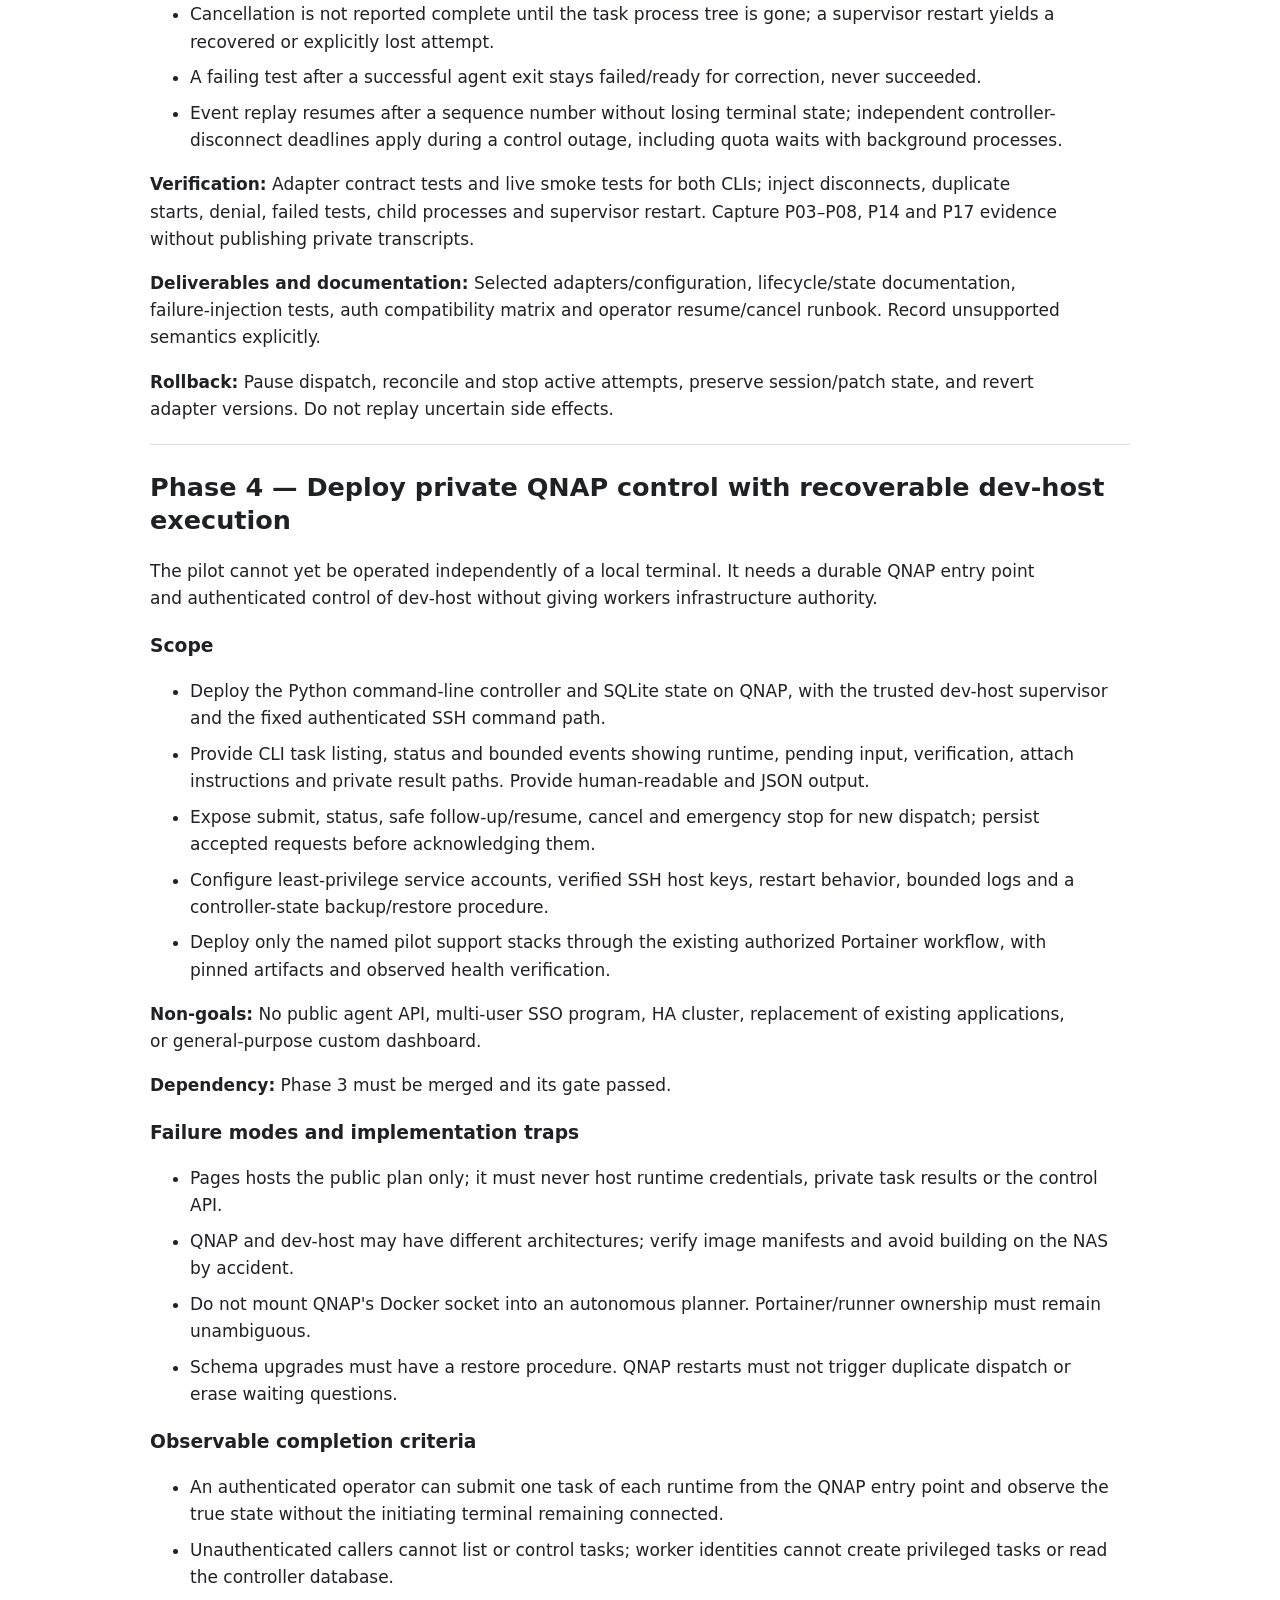
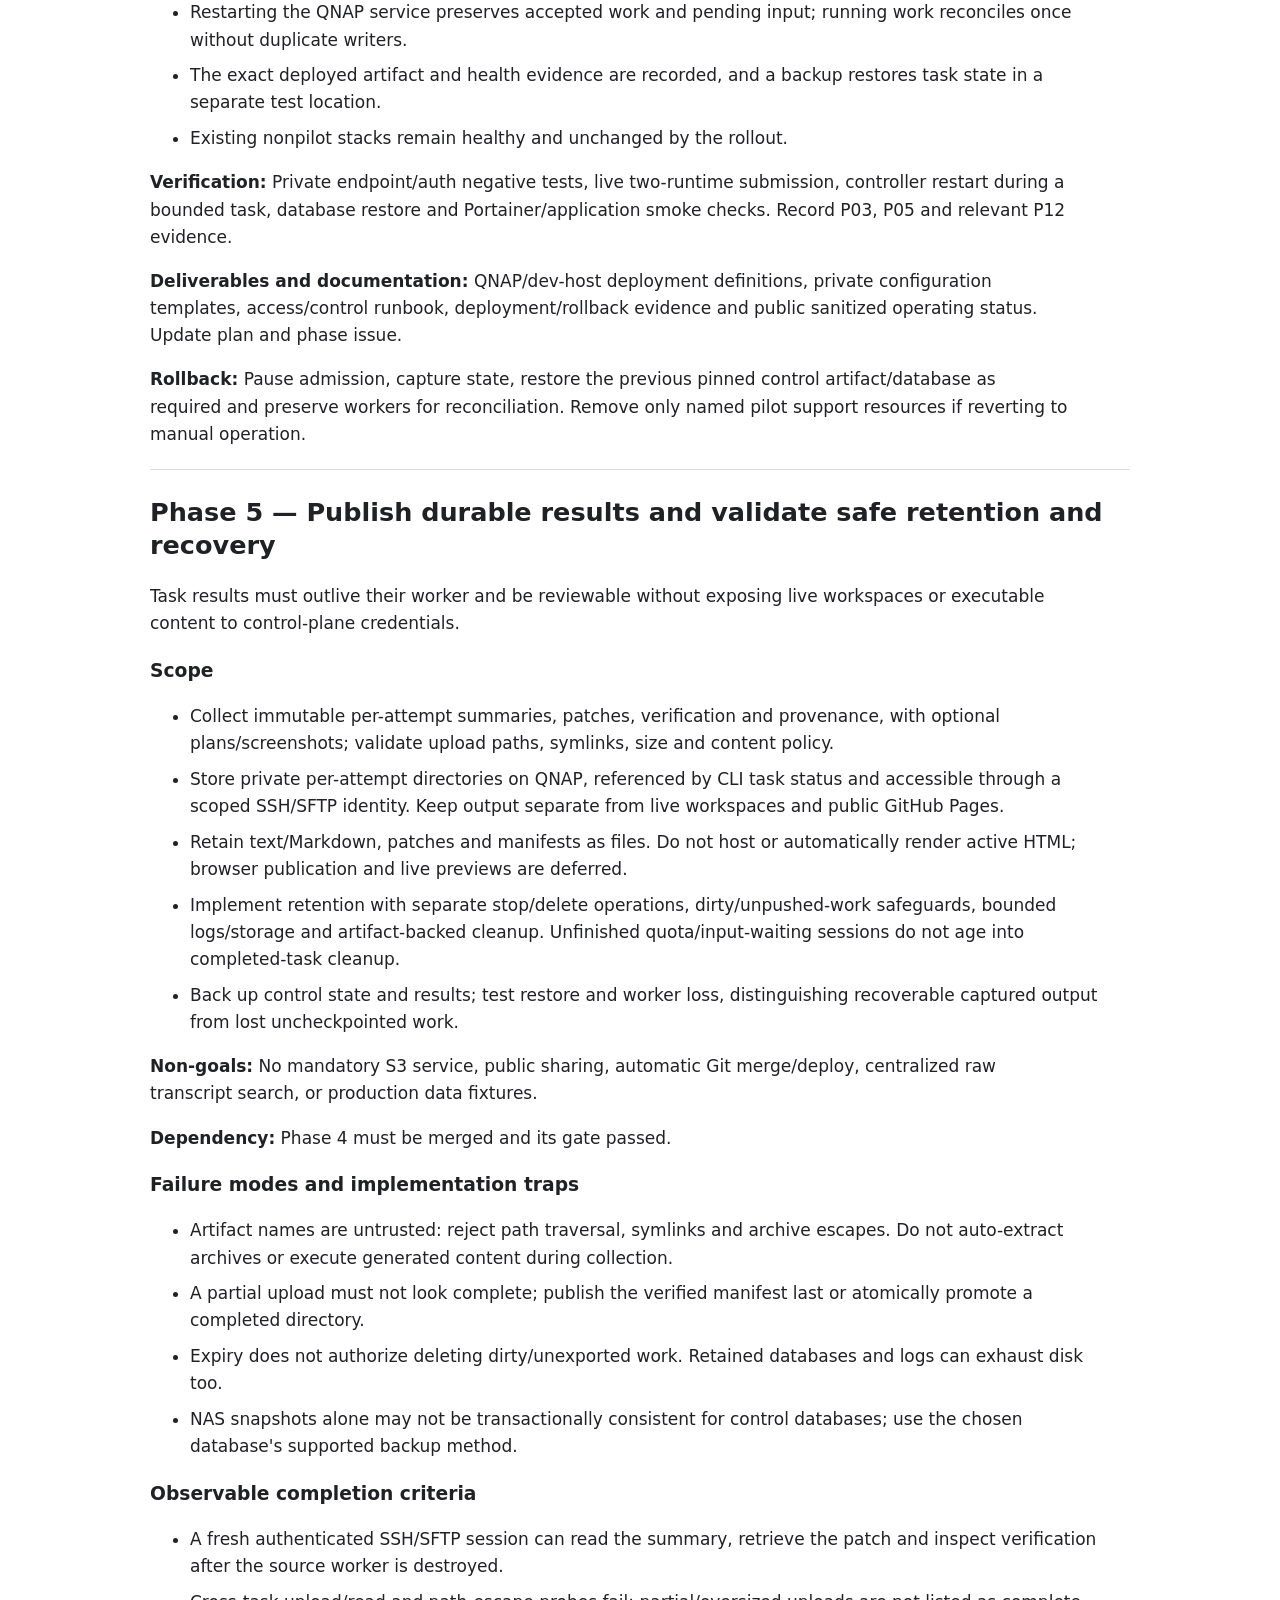
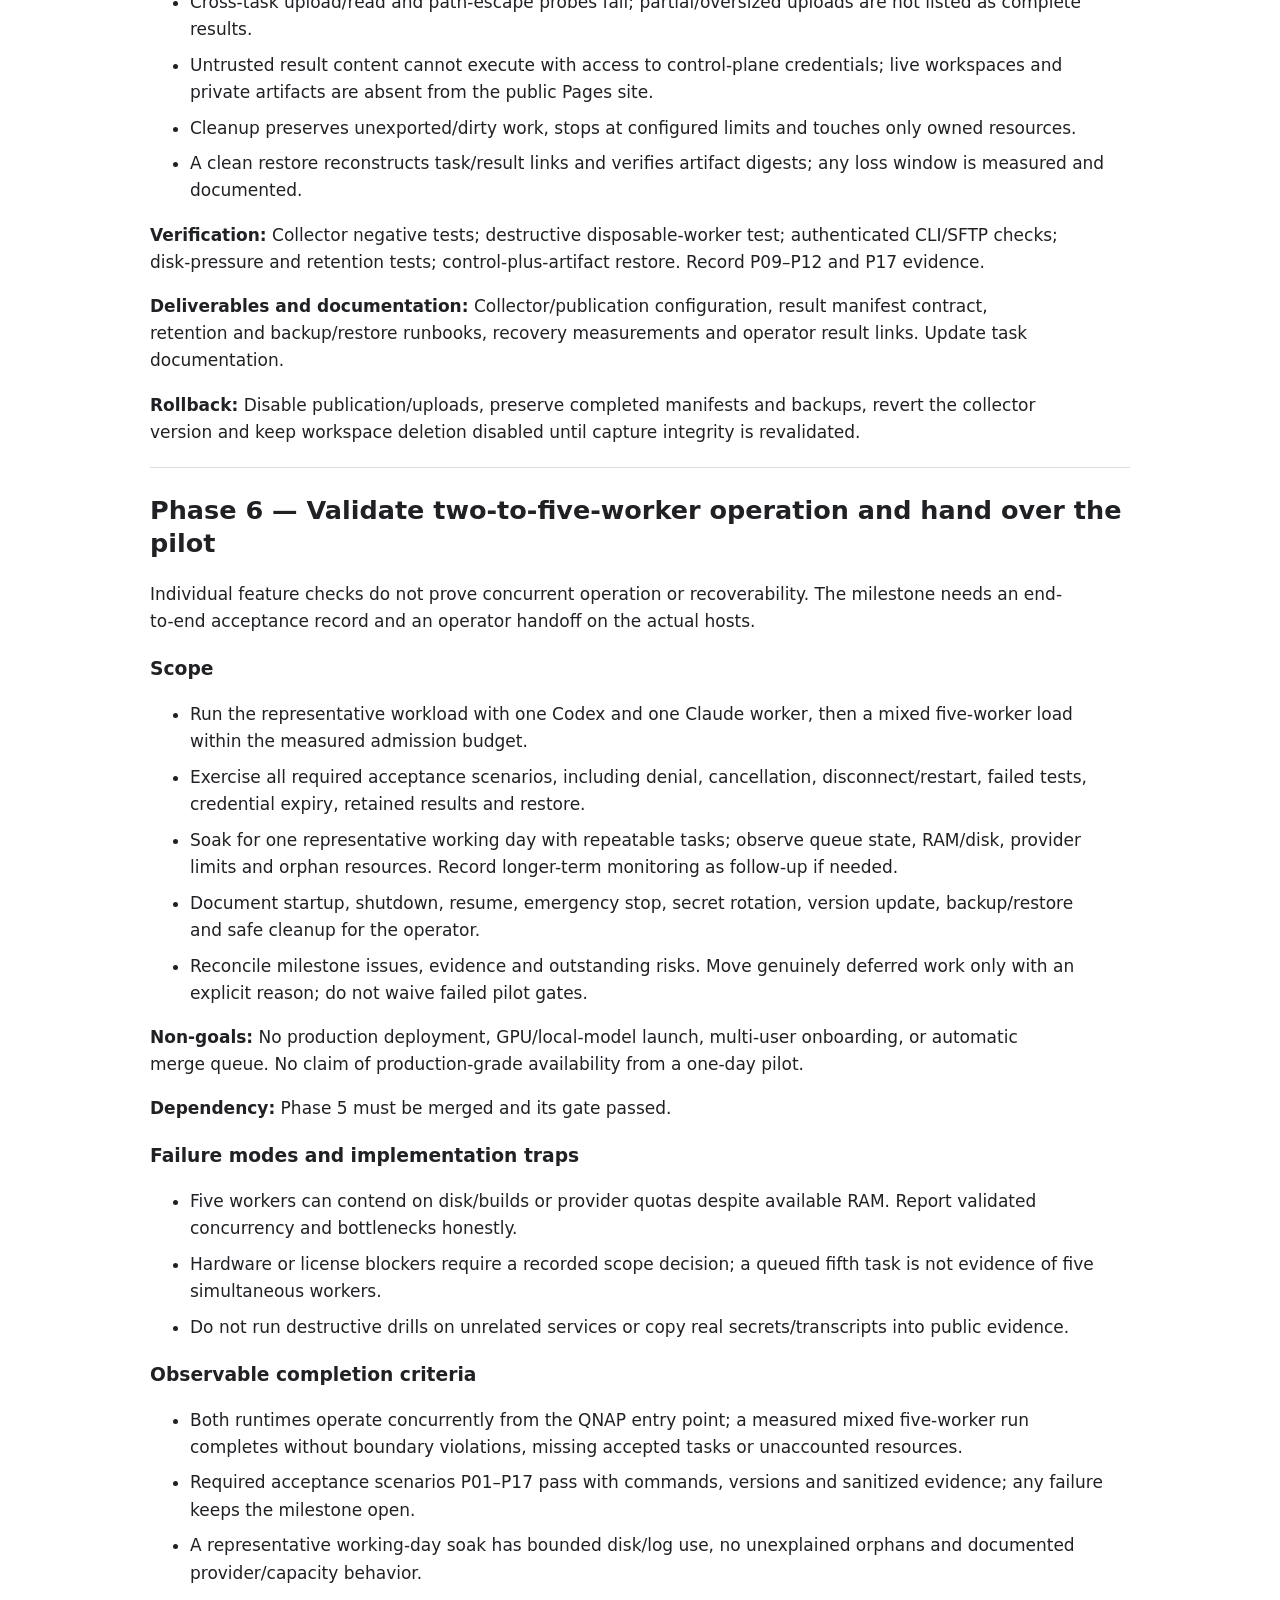
==== commit 3a754607: "Verify private SSH route and prepare host readiness handoff" ====
--- a/docs/pilot/index.html
+++ b/docs/pilot/index.html
@@ -152,8 +152,8 @@
 </section>
 <section id="phase-0">
 <h2>Phase 0 — Verify hosts, access, authentication, and pilot workload</h2>
-<p>See the <a href="https://github.com/unearth4334/dev-stack/blob/main/docs/pilot/phase-0.md">initial Phase 0 evidence</a>; TLS, credentials, worker access and isolated auth remain open gates. The operator selected a four-worker target; commission with two before increasing.</p>
-<p>Only reported hardware and intended placement are known. OS, QNAP capacity, credentials, private routing, and representative test workloads are not verified, so a deployable topology cannot yet be selected.</p>
+<p>See the <a href="https://github.com/unearth4334/dev-stack/blob/main/docs/pilot/phase-0.md">initial Phase 0 evidence</a>; management TLS, stored credentials and live Portainer Docker access now pass; permanent worker access and isolated auth remain open gates. The operator selected a four-worker target; commission with two before increasing.</p>
+<p>Host/runtime inventory and a disposable authenticated QNAP-to-dev-host LAN probe now pass. Supported host maintenance, permanent identities, isolated authentication and measured resource policies still gate deployment. See the <a href="https://github.com/unearth4334/dev-stack/blob/main/docs/pilot/host-readiness.md">host readiness and access runbook</a> for the remaining handoff.</p>
 <h3>Scope</h3>
 <ul>
 <li>Collect user-local settings with the configuration wizard described in <a href="https://github.com/unearth4334/dev-stack/blob/main/docs/configuration.md">configuration and variables</a>; unknown values remain explicit blockers. Configuration alone is not verified inventory.</li>
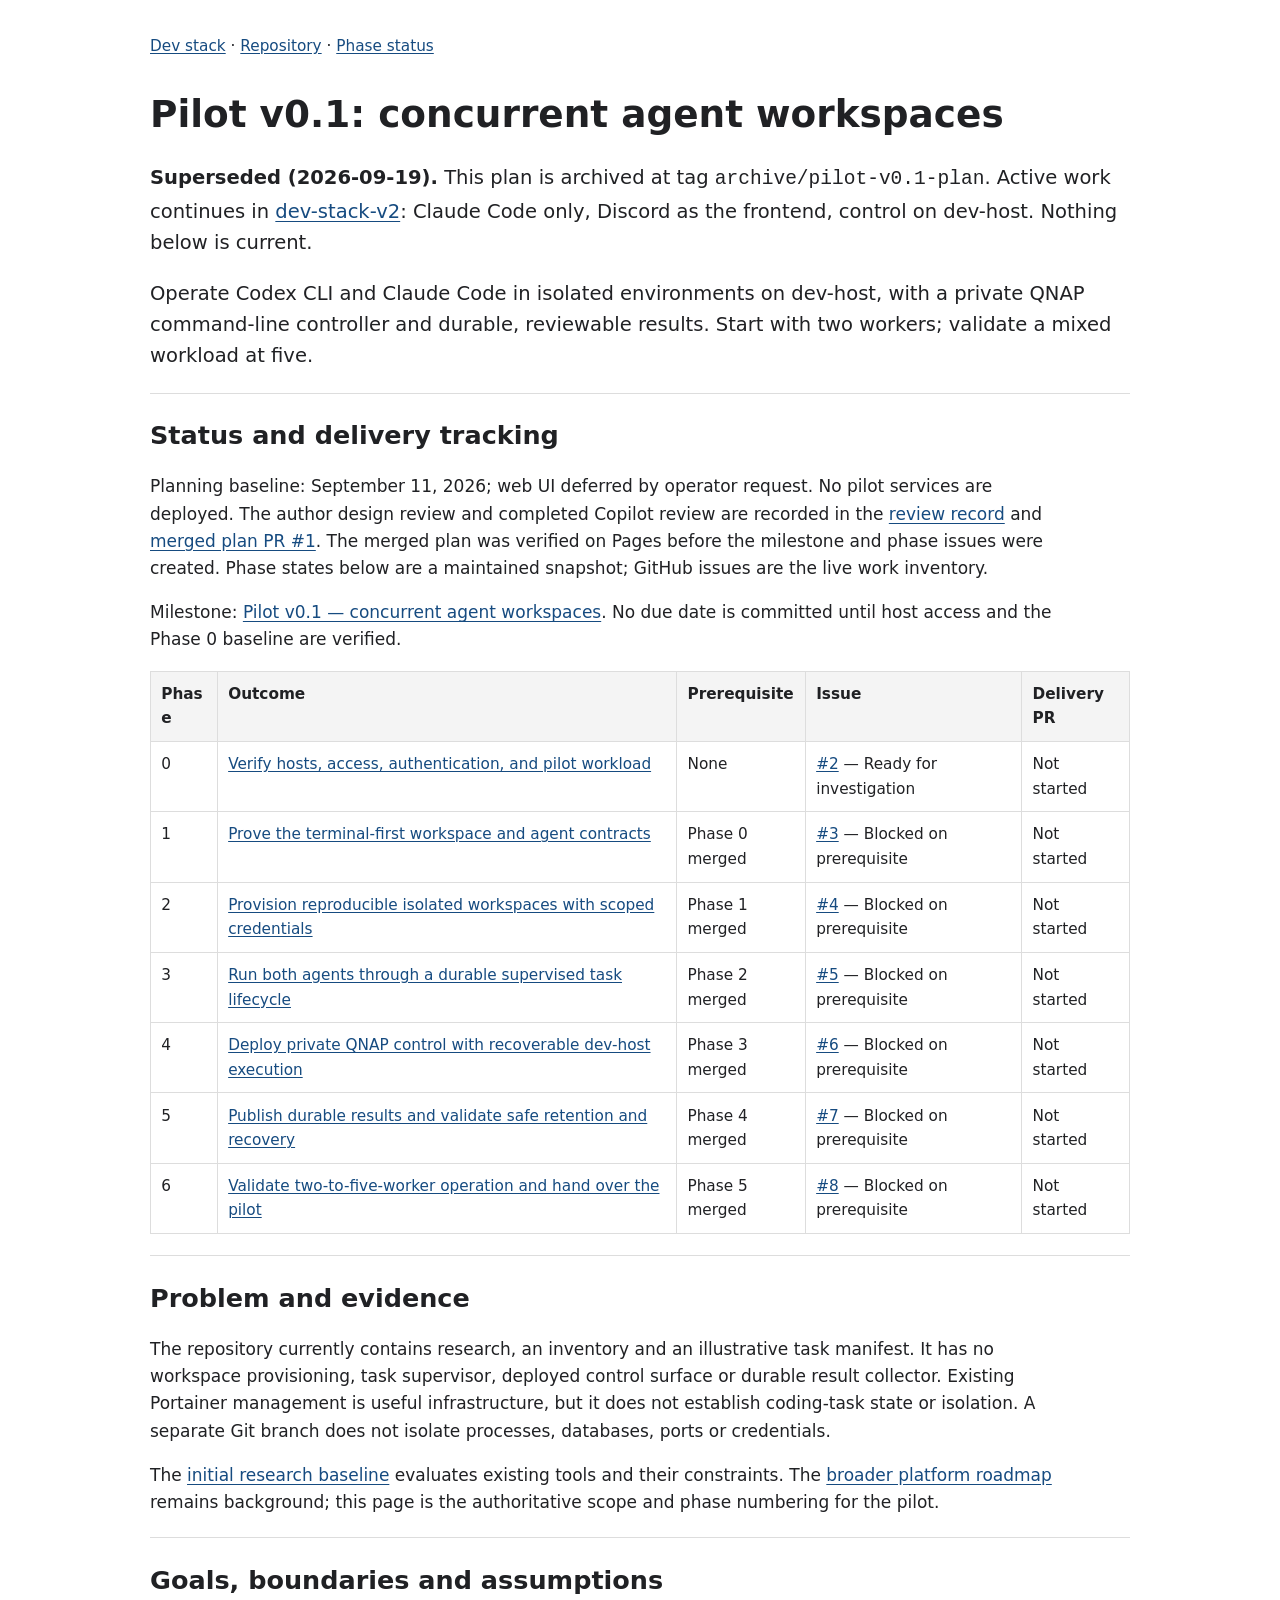
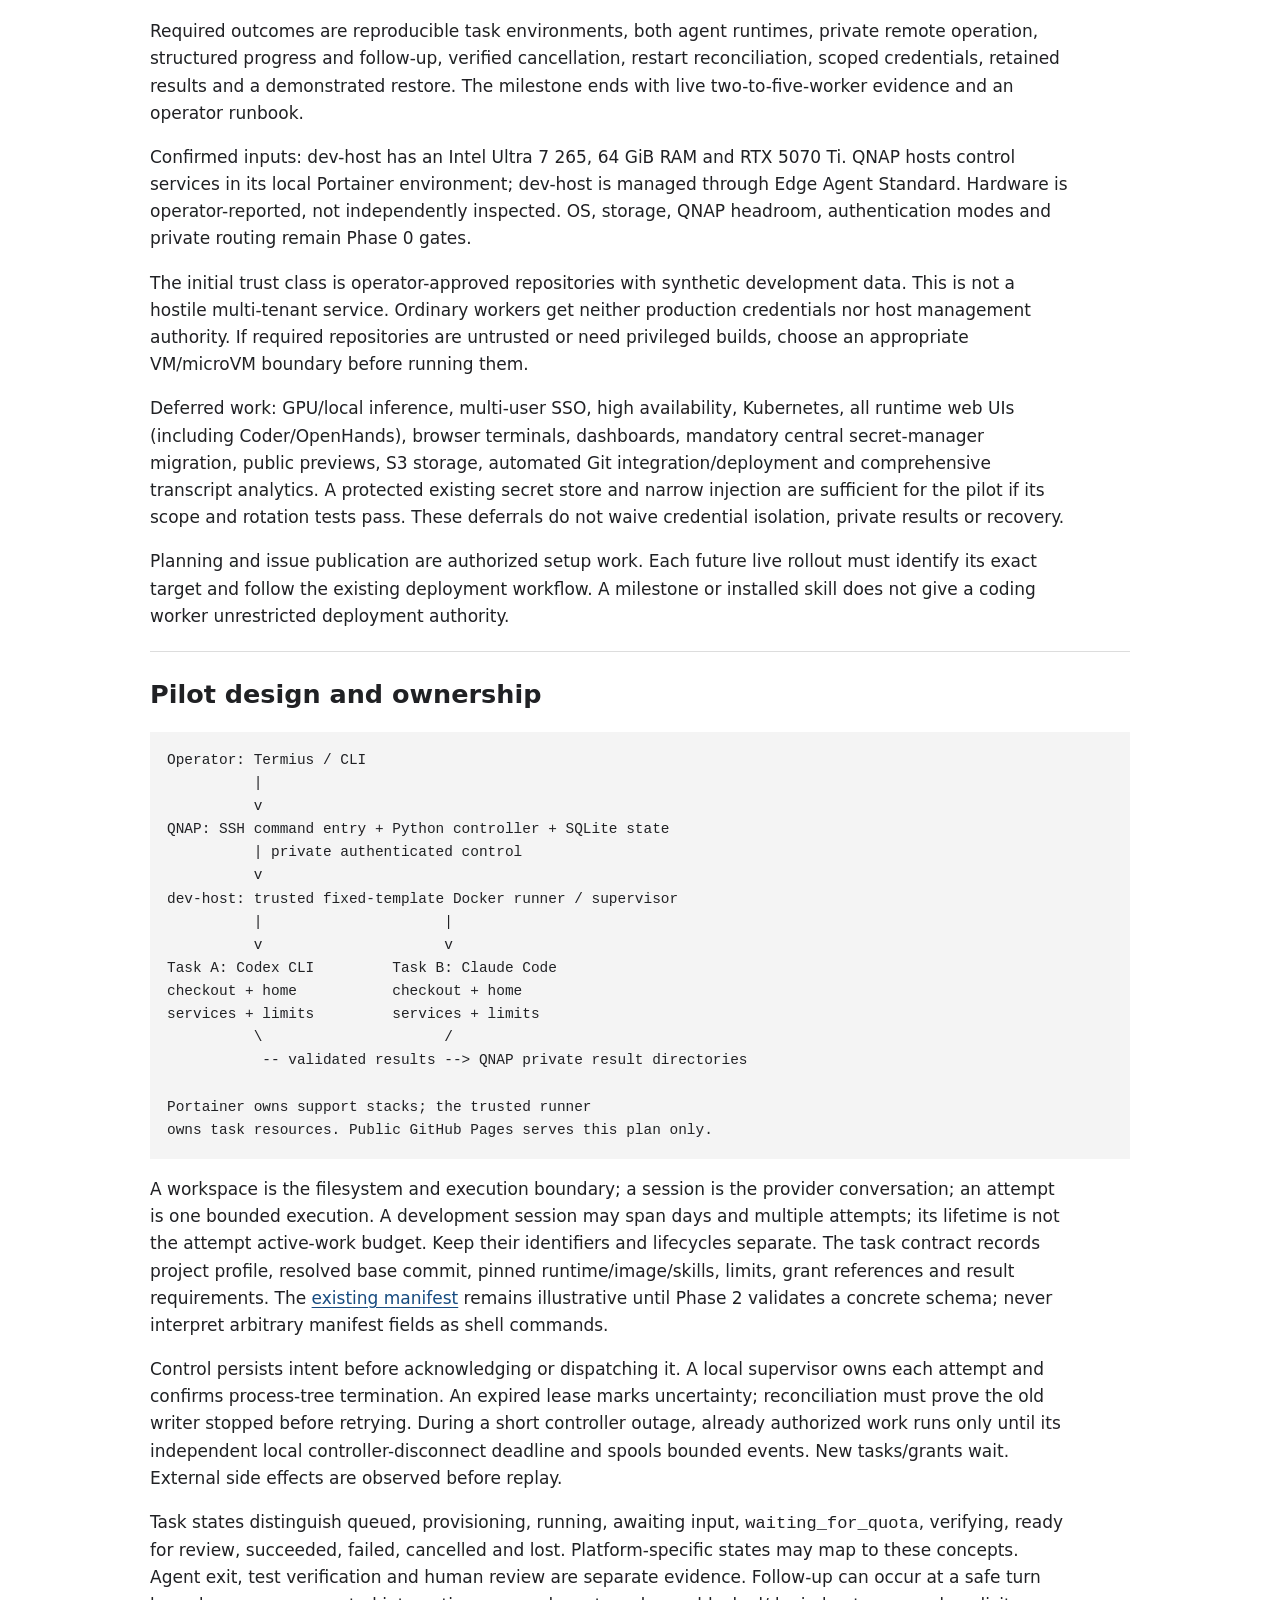
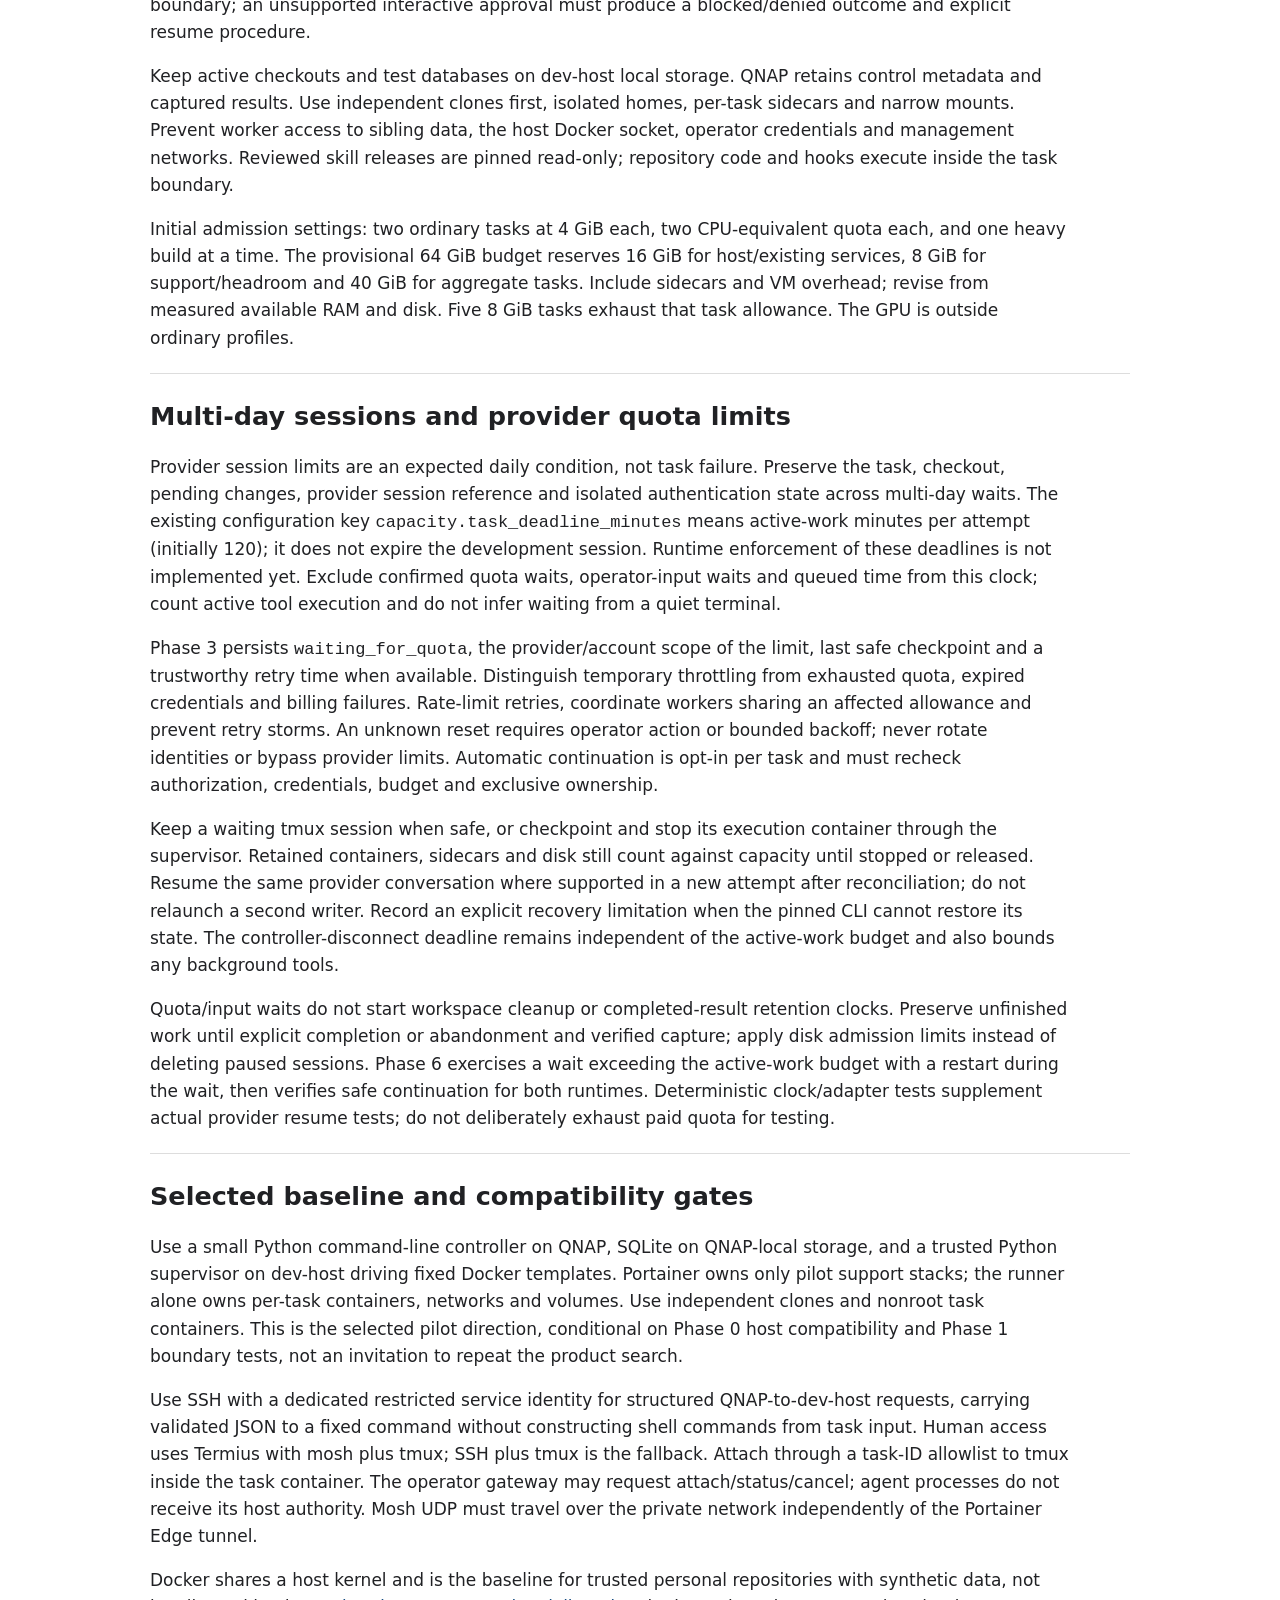
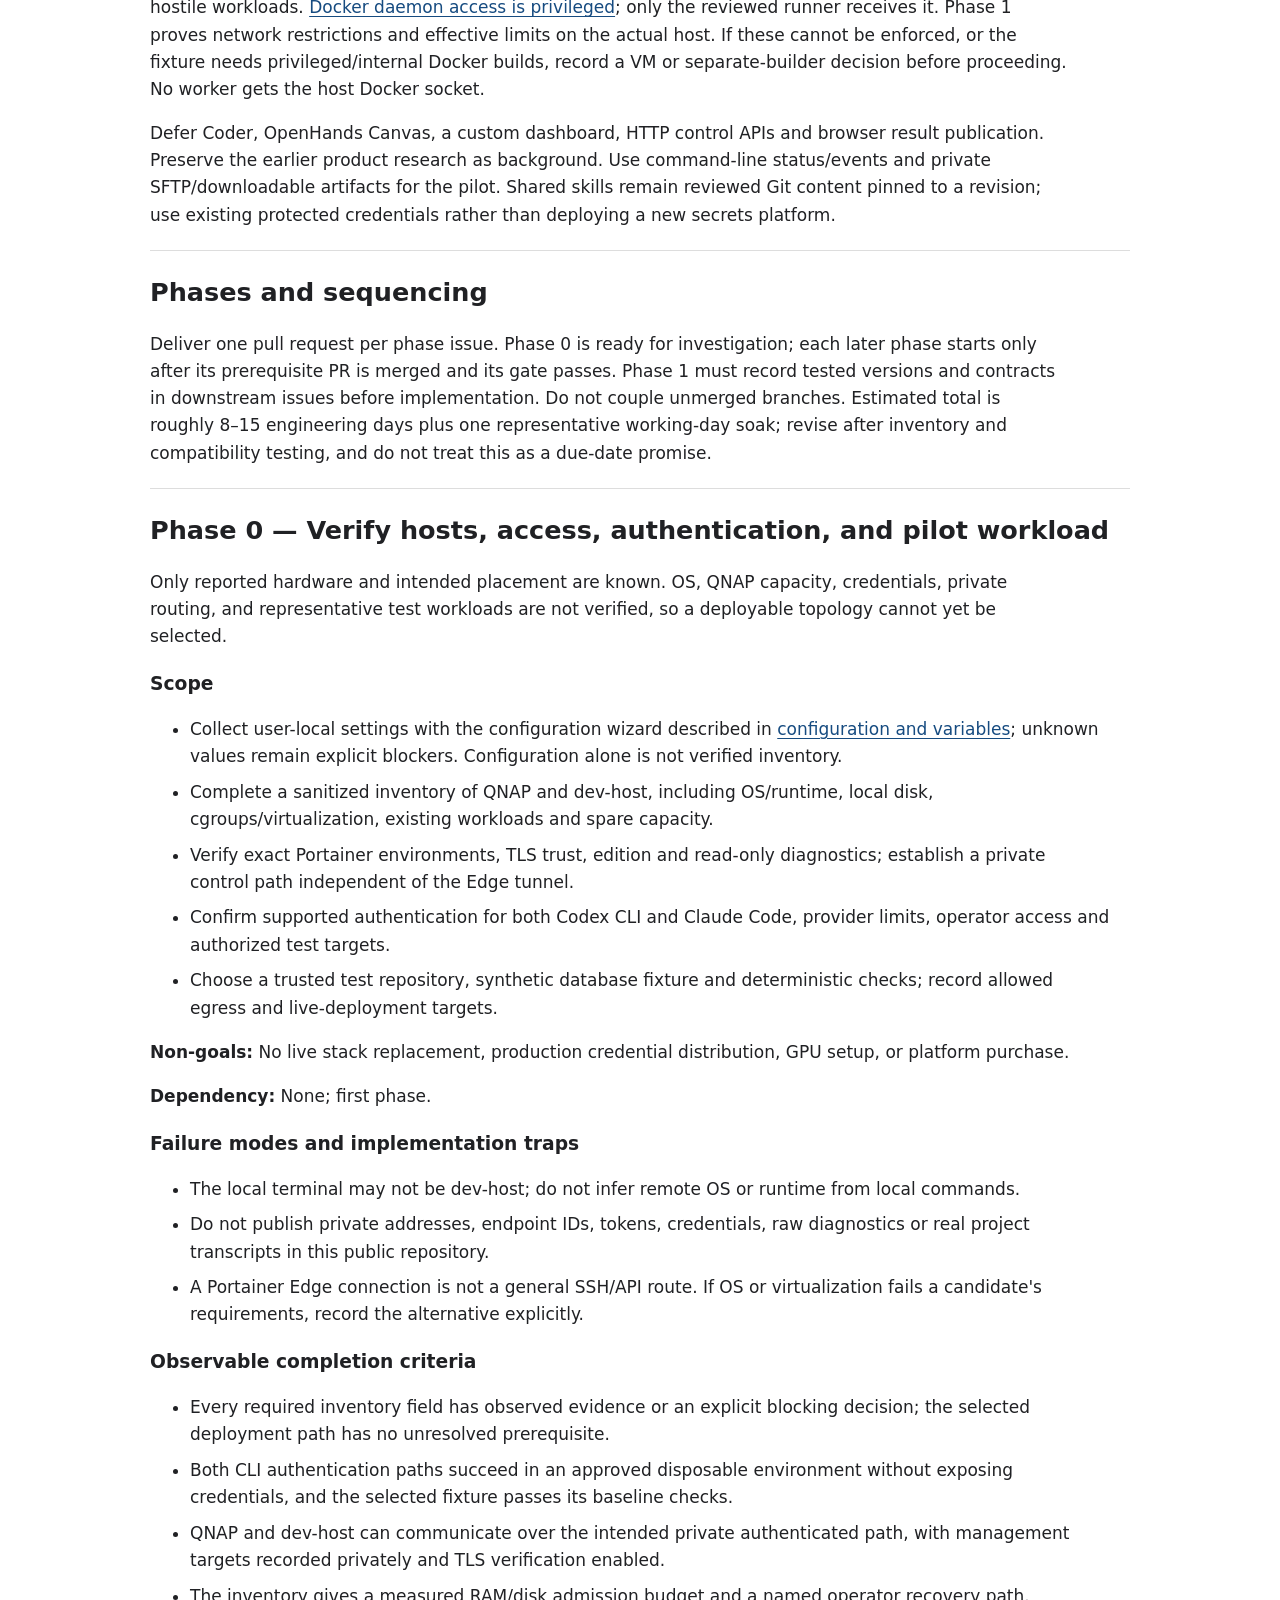
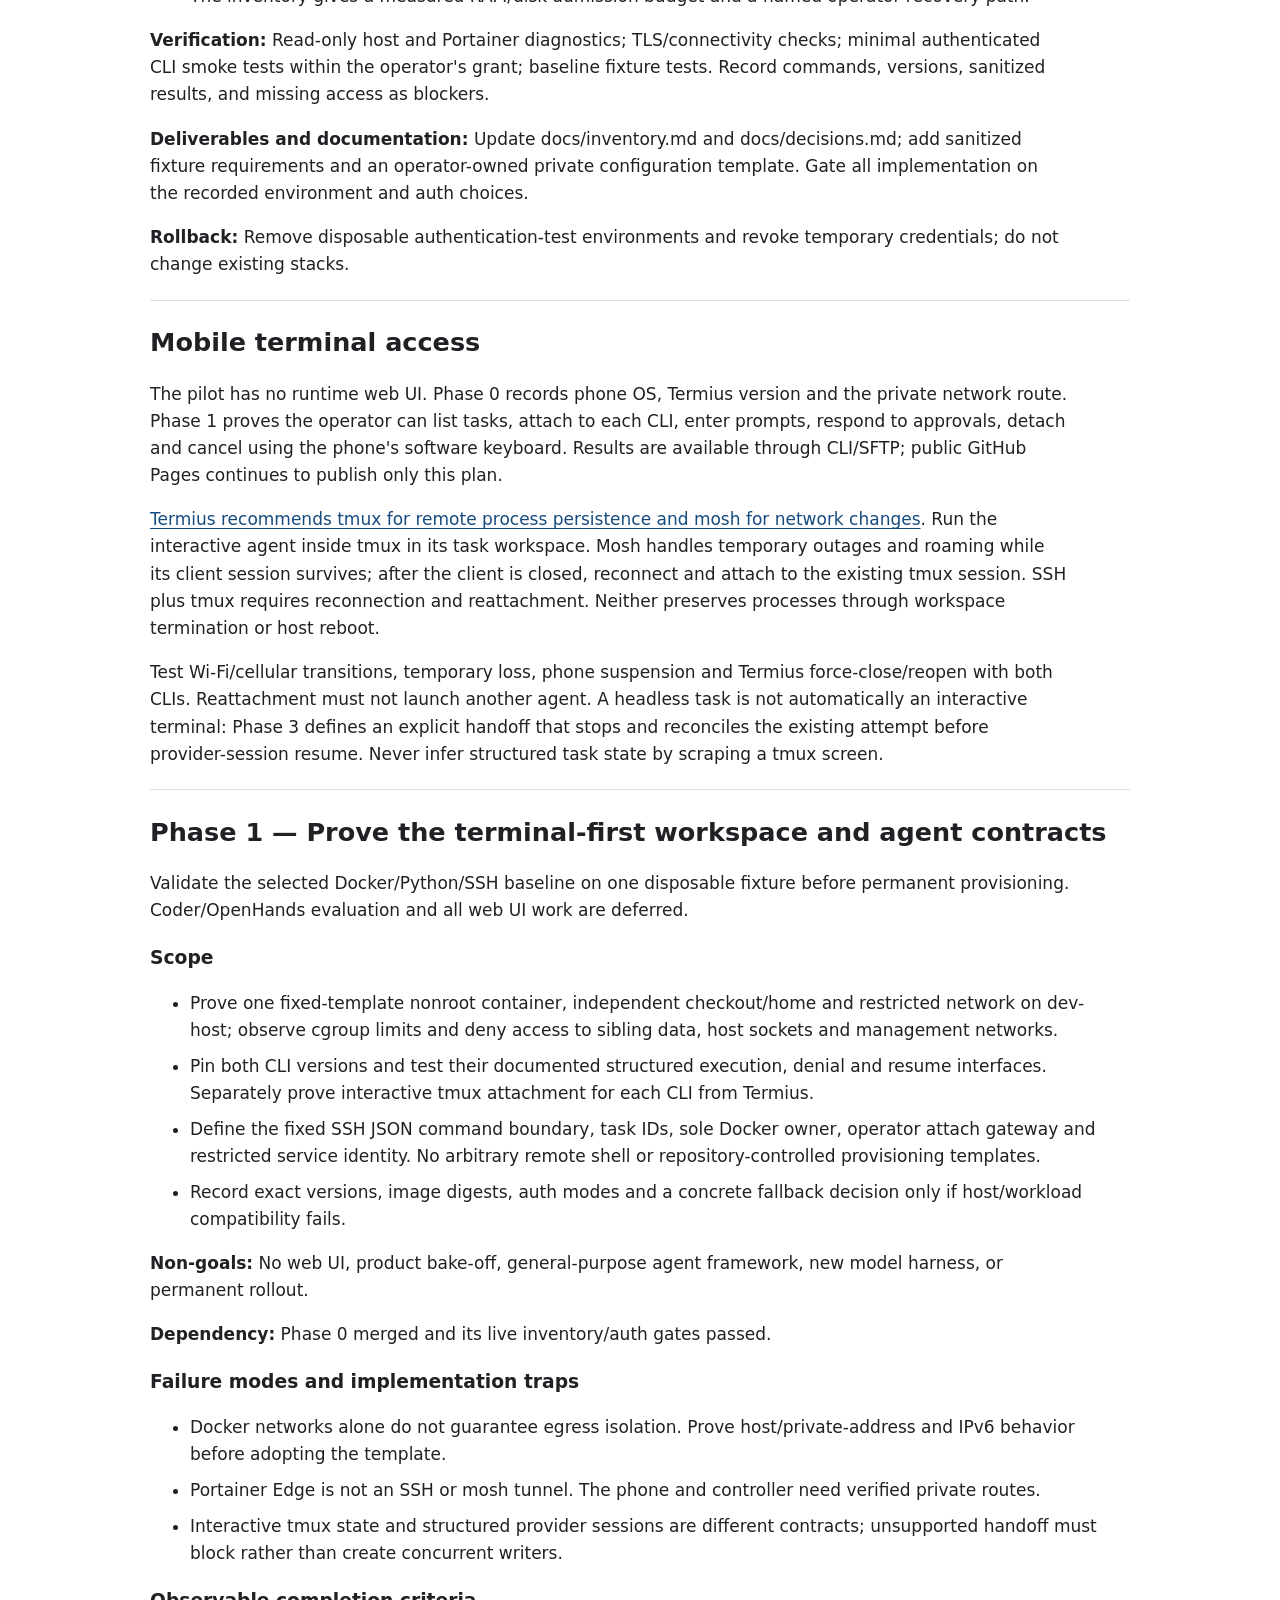
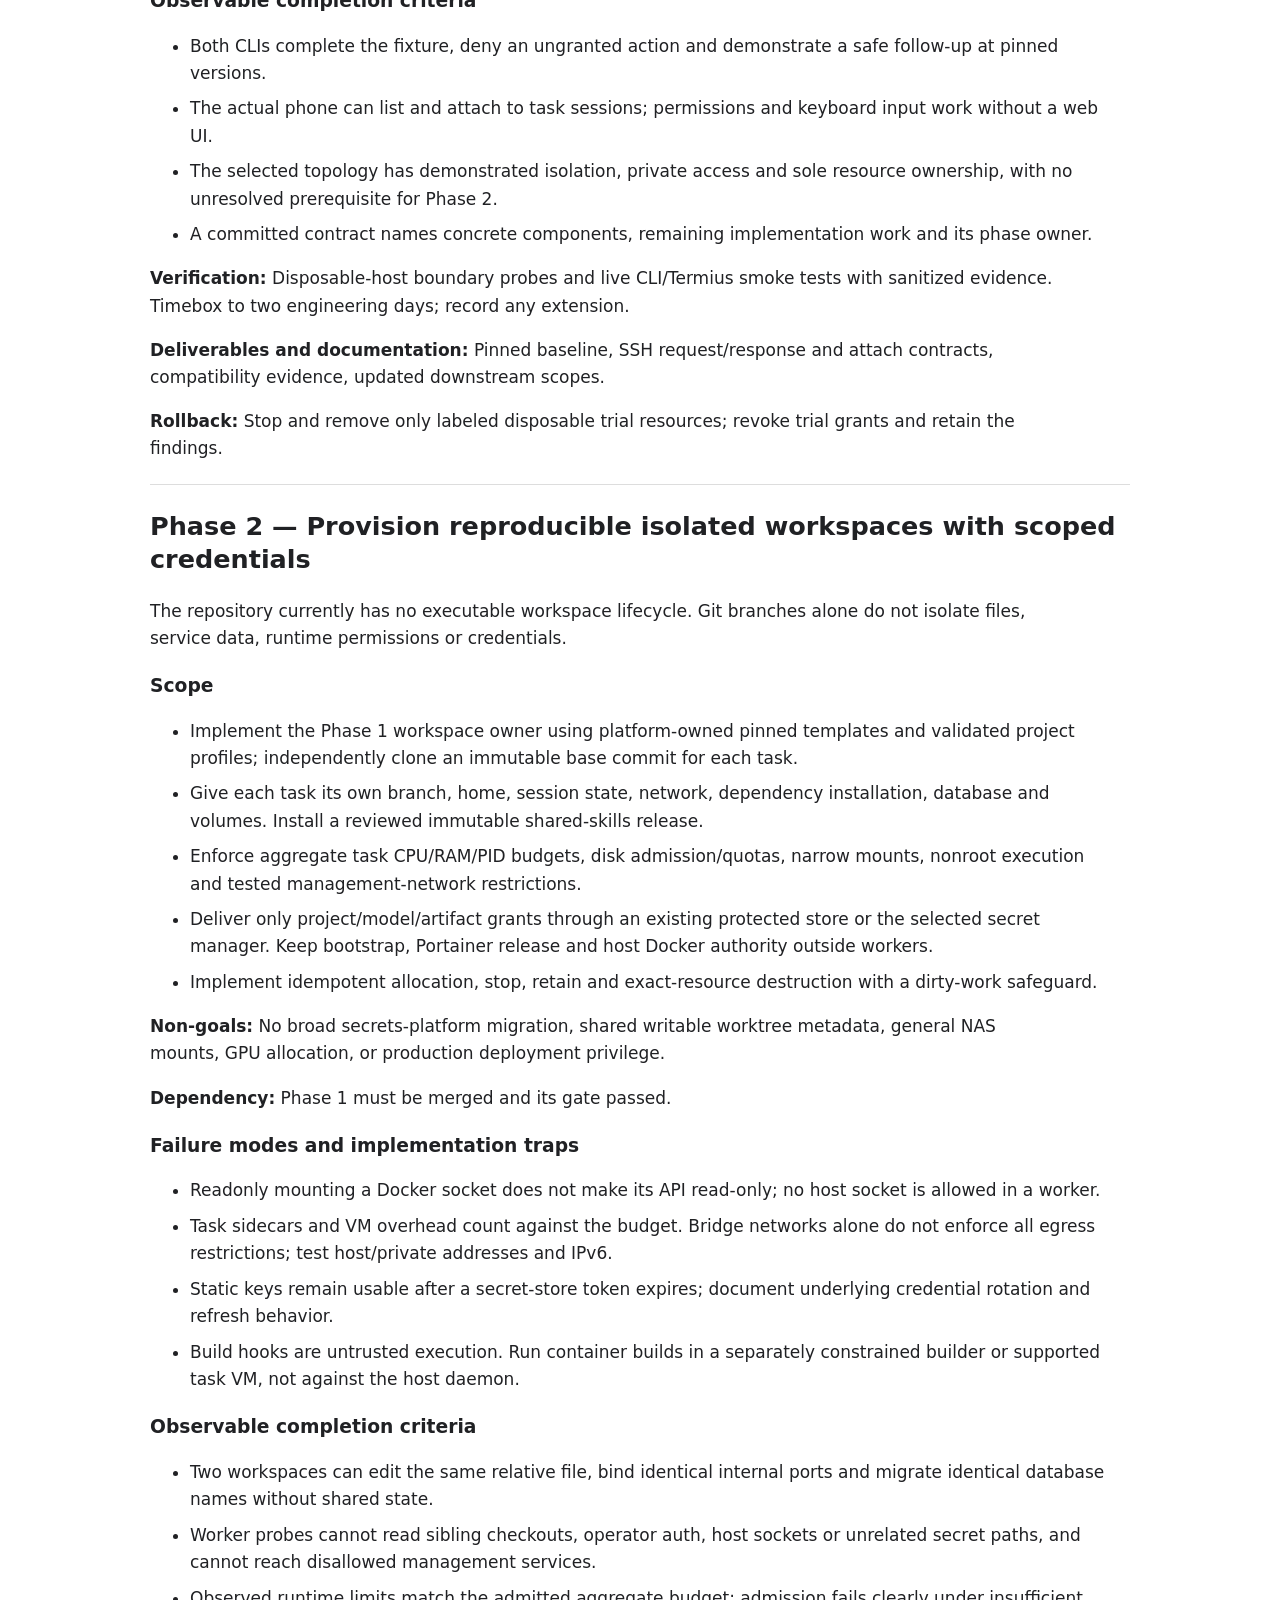
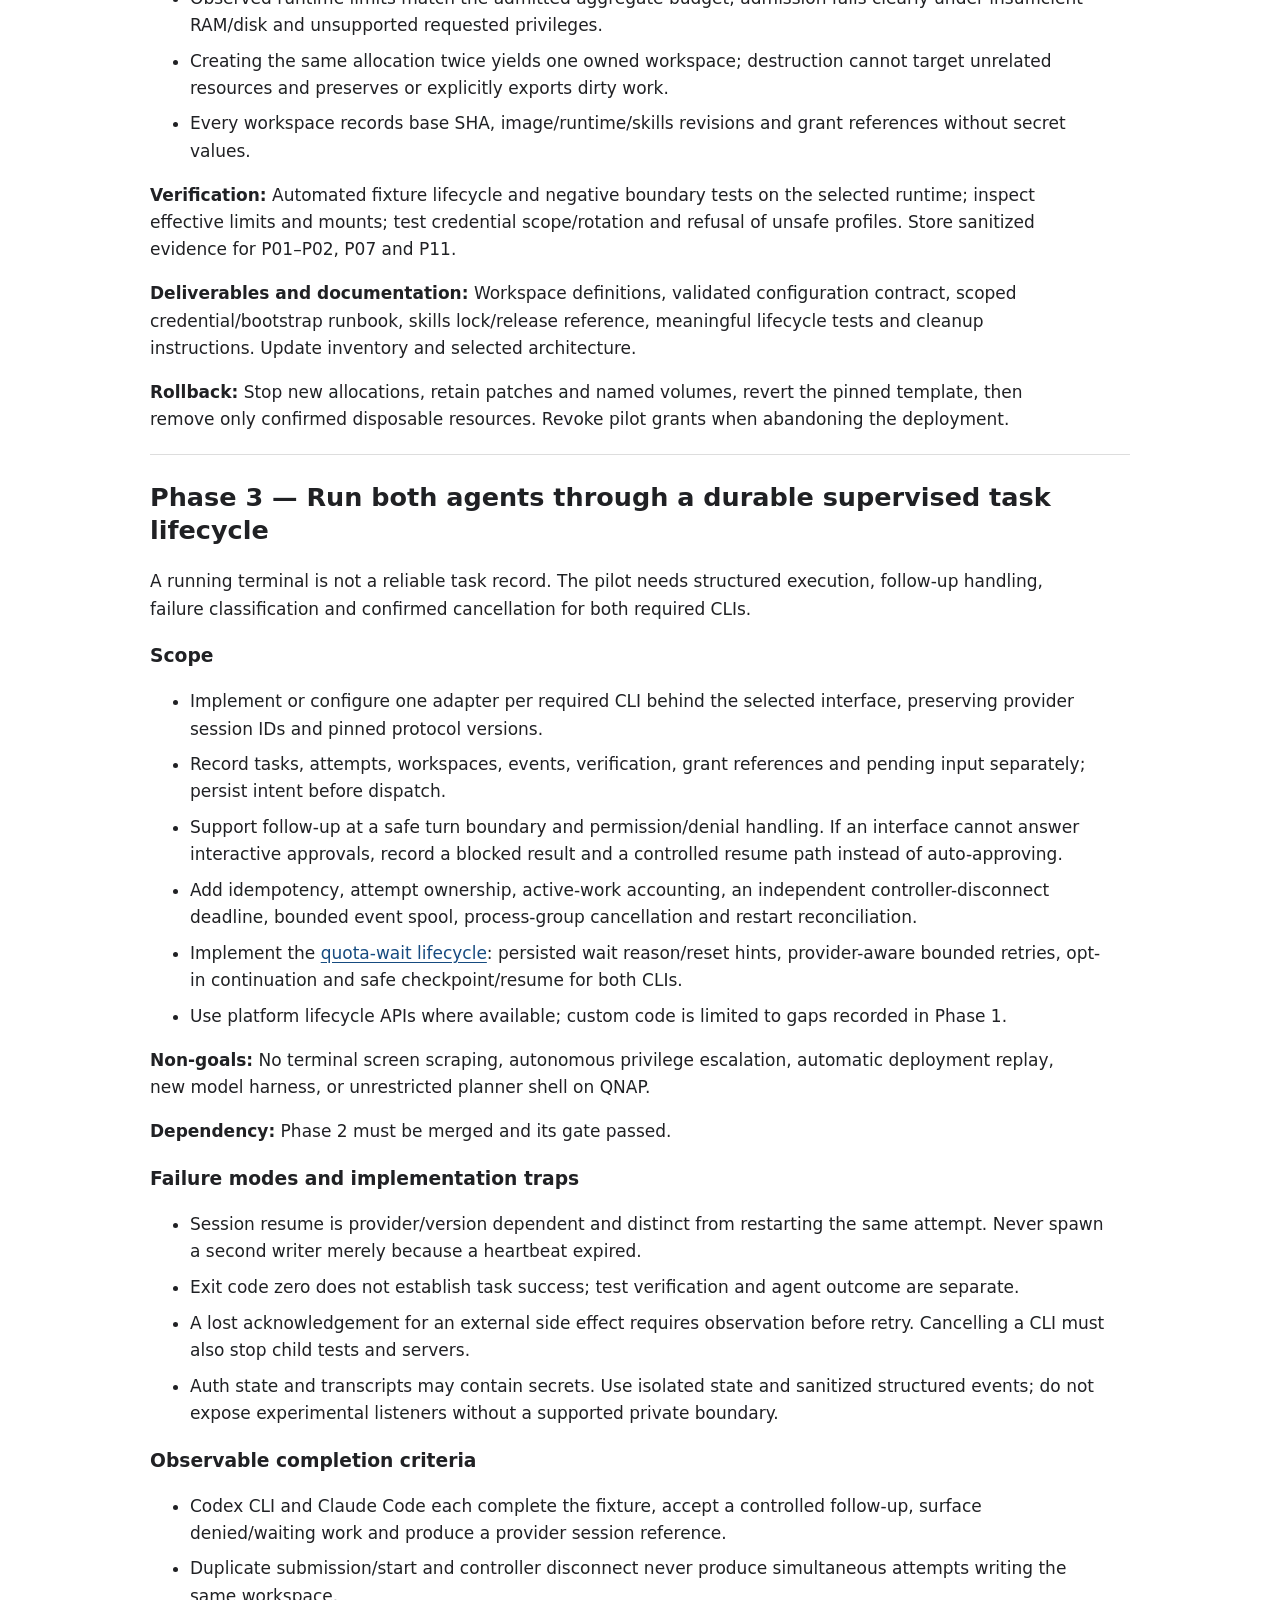
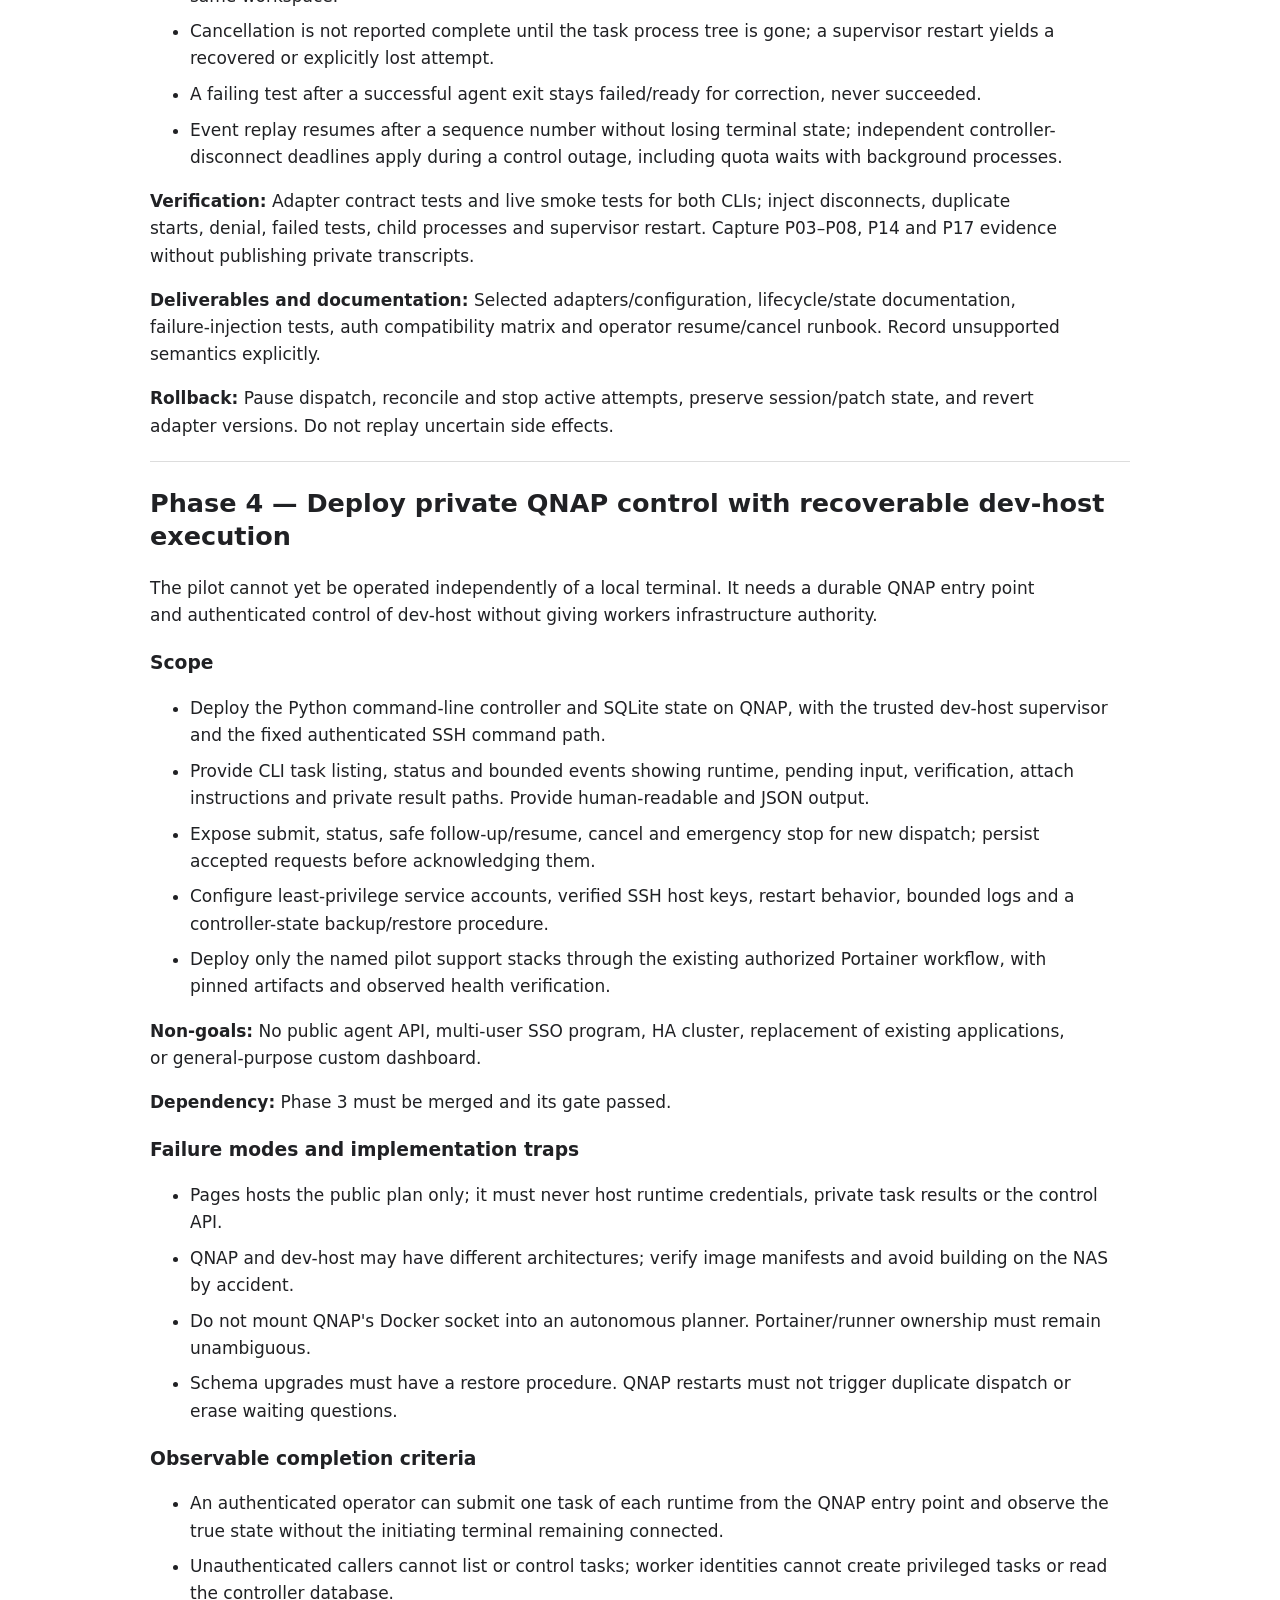
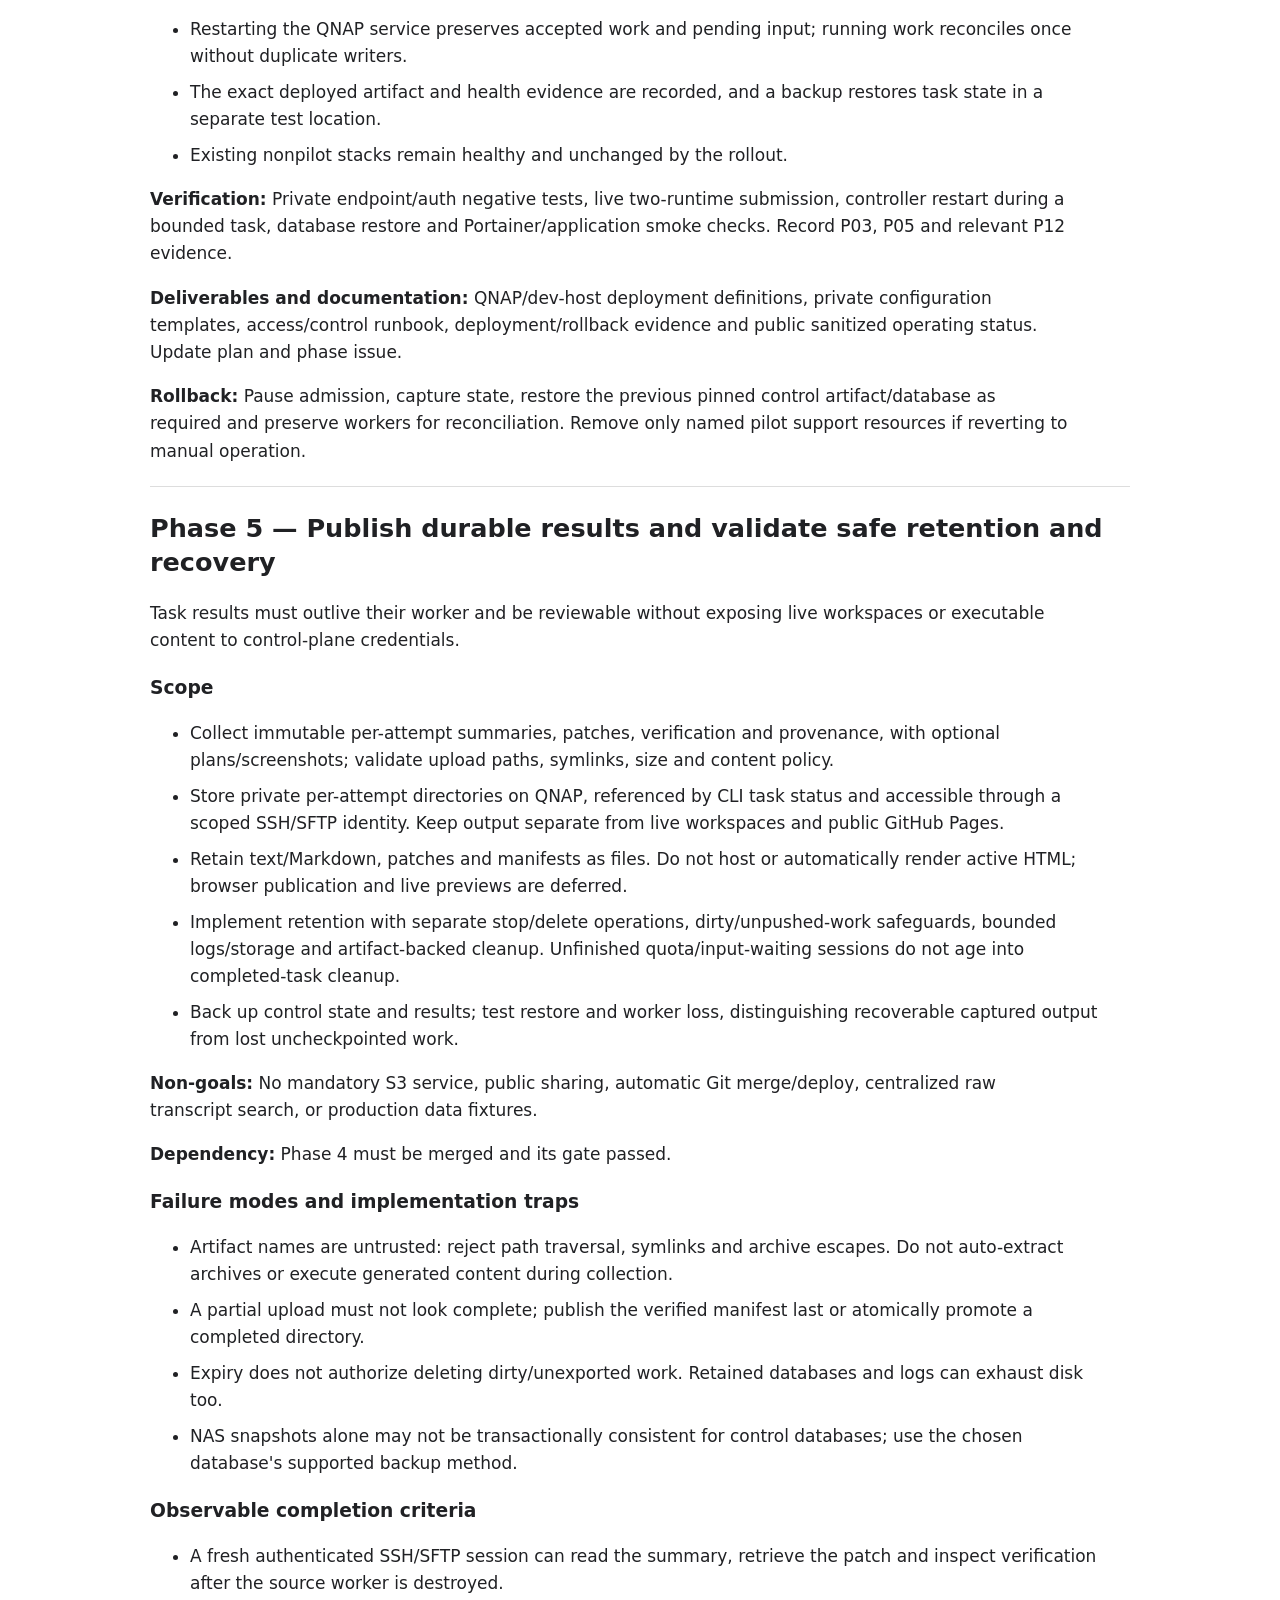
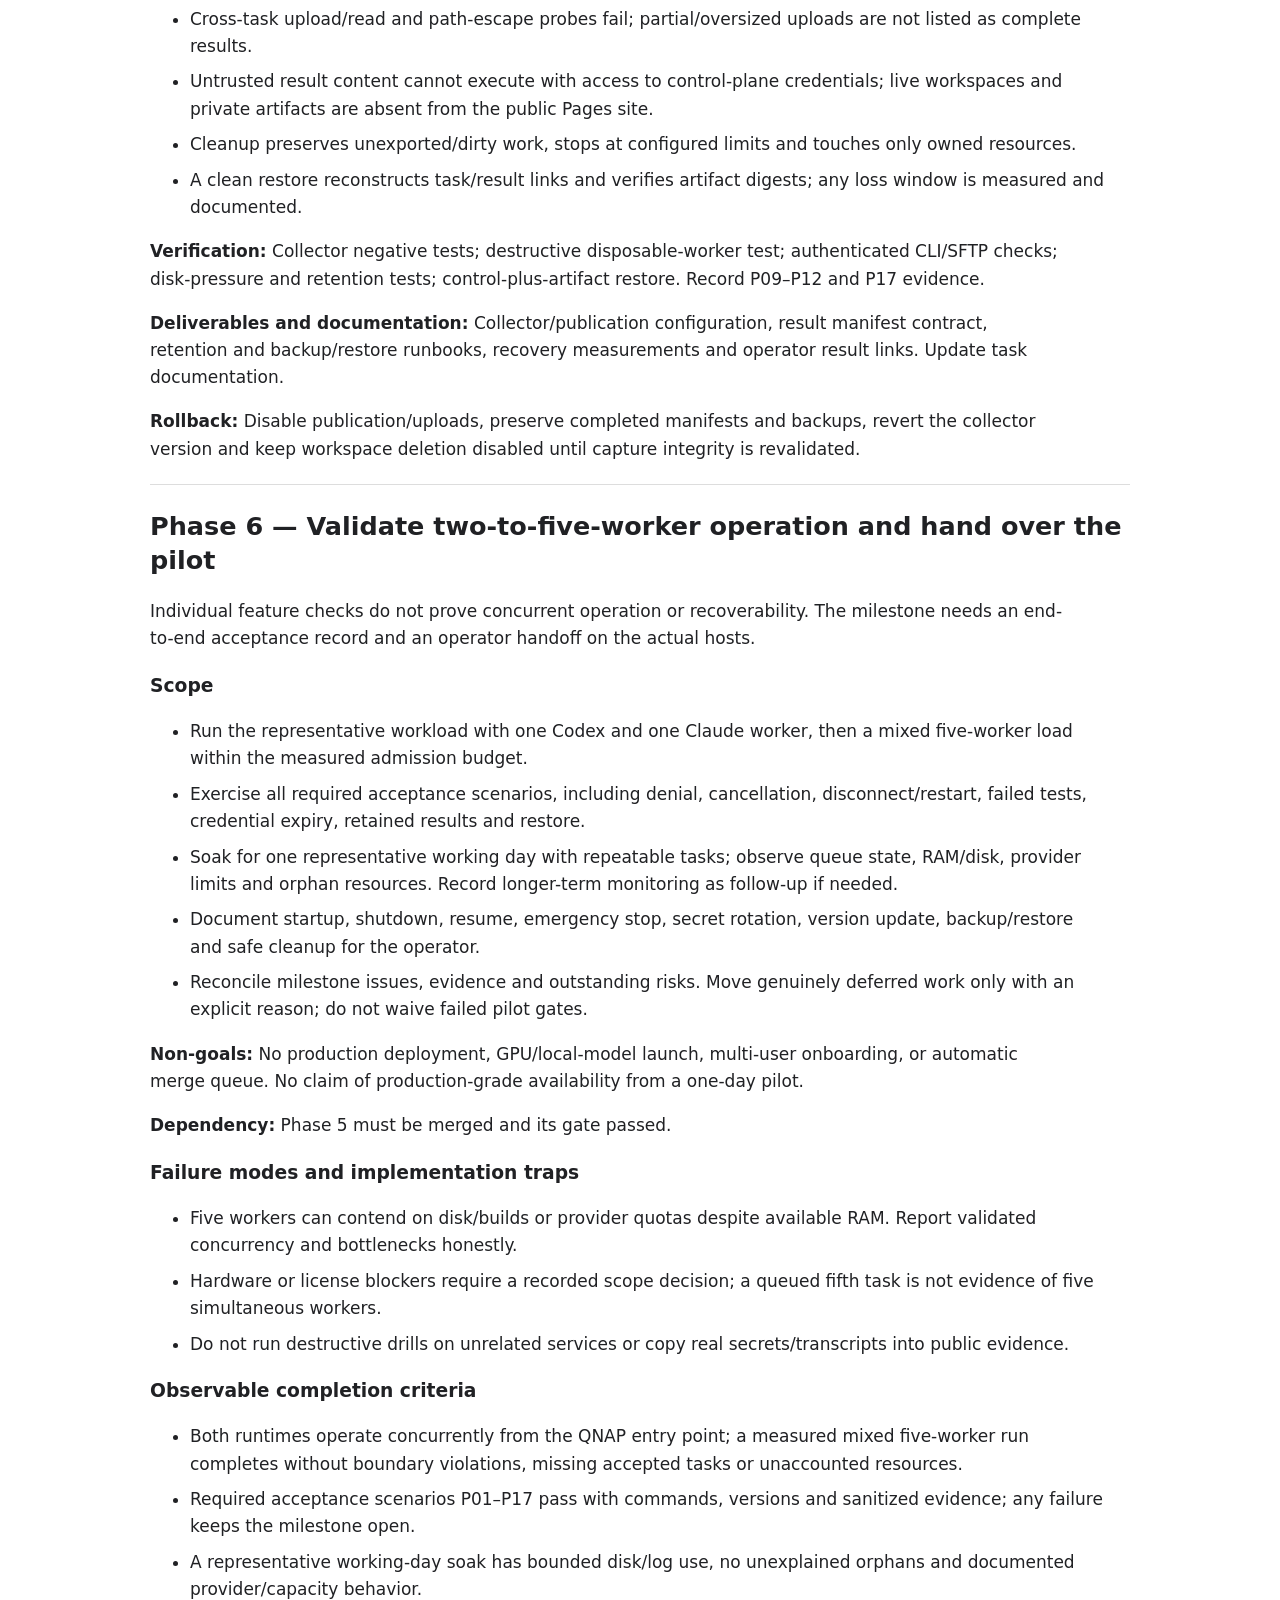
==== commit 78ecdf10: "Mark v1 plan superseded by dev-stack-v2 Co-Authored-By: Claude Opus 5 <noreply@anthropic.com>" ====
--- a/docs/pilot/index.html
+++ b/docs/pilot/index.html
@@ -12,6 +12,7 @@
 <a href="../index.html">Dev stack</a> · <a href="https://github.com/unearth4334/dev-stack">Repository</a> · <a href="#status">Phase status</a>
 </nav>
 <h1>Pilot v0.1: concurrent agent workspaces</h1>
+<p class="summary"><strong>Superseded (2026-09-19).</strong> This plan is archived at tag <code>archive/pilot-v0.1-plan</code>. Active work continues in <a href="https://github.com/unearth4334/dev-stack-v2">dev-stack-v2</a>: Claude Code only, Discord as the frontend, control on dev-host. Nothing below is current.</p>
 <p class="summary">Operate Codex CLI and Claude Code in isolated environments on dev-host, with a private QNAP command-line controller and durable, reviewable results. Start with two workers; validate a mixed workload at five.</p>
 <section id="status">
 <h2>Status and delivery tracking</h2>
@@ -34,8 +35,8 @@
 <a href="#phase-0">Verify hosts, access, authentication, and pilot workload</a>
 </td>
 <td>None</td>
-<td id="issue-0"><a href="https://github.com/unearth4334/dev-stack/issues/2">#2</a> — Investigation in progress</td>
-<td id="pr-0">Partial evidence; delivery pending</td>
+<td id="issue-0"><a href="https://github.com/unearth4334/dev-stack/issues/2">#2</a> — Ready for investigation</td>
+<td id="pr-0">Not started</td>
 </tr>
 <tr>
 <td>1</td>
@@ -152,8 +153,7 @@
 </section>
 <section id="phase-0">
 <h2>Phase 0 — Verify hosts, access, authentication, and pilot workload</h2>
-<p>See the <a href="https://github.com/unearth4334/dev-stack/blob/main/docs/pilot/phase-0.md">initial Phase 0 evidence</a>; management TLS, stored credentials and live Portainer Docker access now pass; permanent worker access and isolated auth remain open gates. The operator selected a four-worker target; commission with two before increasing.</p>
-<p>Host/runtime inventory and a disposable authenticated QNAP-to-dev-host LAN probe now pass. Supported host maintenance, permanent identities, isolated authentication and measured resource policies still gate deployment. See the <a href="https://github.com/unearth4334/dev-stack/blob/main/docs/pilot/host-readiness.md">host readiness and access runbook</a> for the remaining handoff.</p>
+<p>Only reported hardware and intended placement are known. OS, QNAP capacity, credentials, private routing, and representative test workloads are not verified, so a deployable topology cannot yet be selected.</p>
 <h3>Scope</h3>
 <ul>
 <li>Collect user-local settings with the configuration wizard described in <a href="https://github.com/unearth4334/dev-stack/blob/main/docs/configuration.md">configuration and variables</a>; unknown values remain explicit blockers. Configuration alone is not verified inventory.</li>
